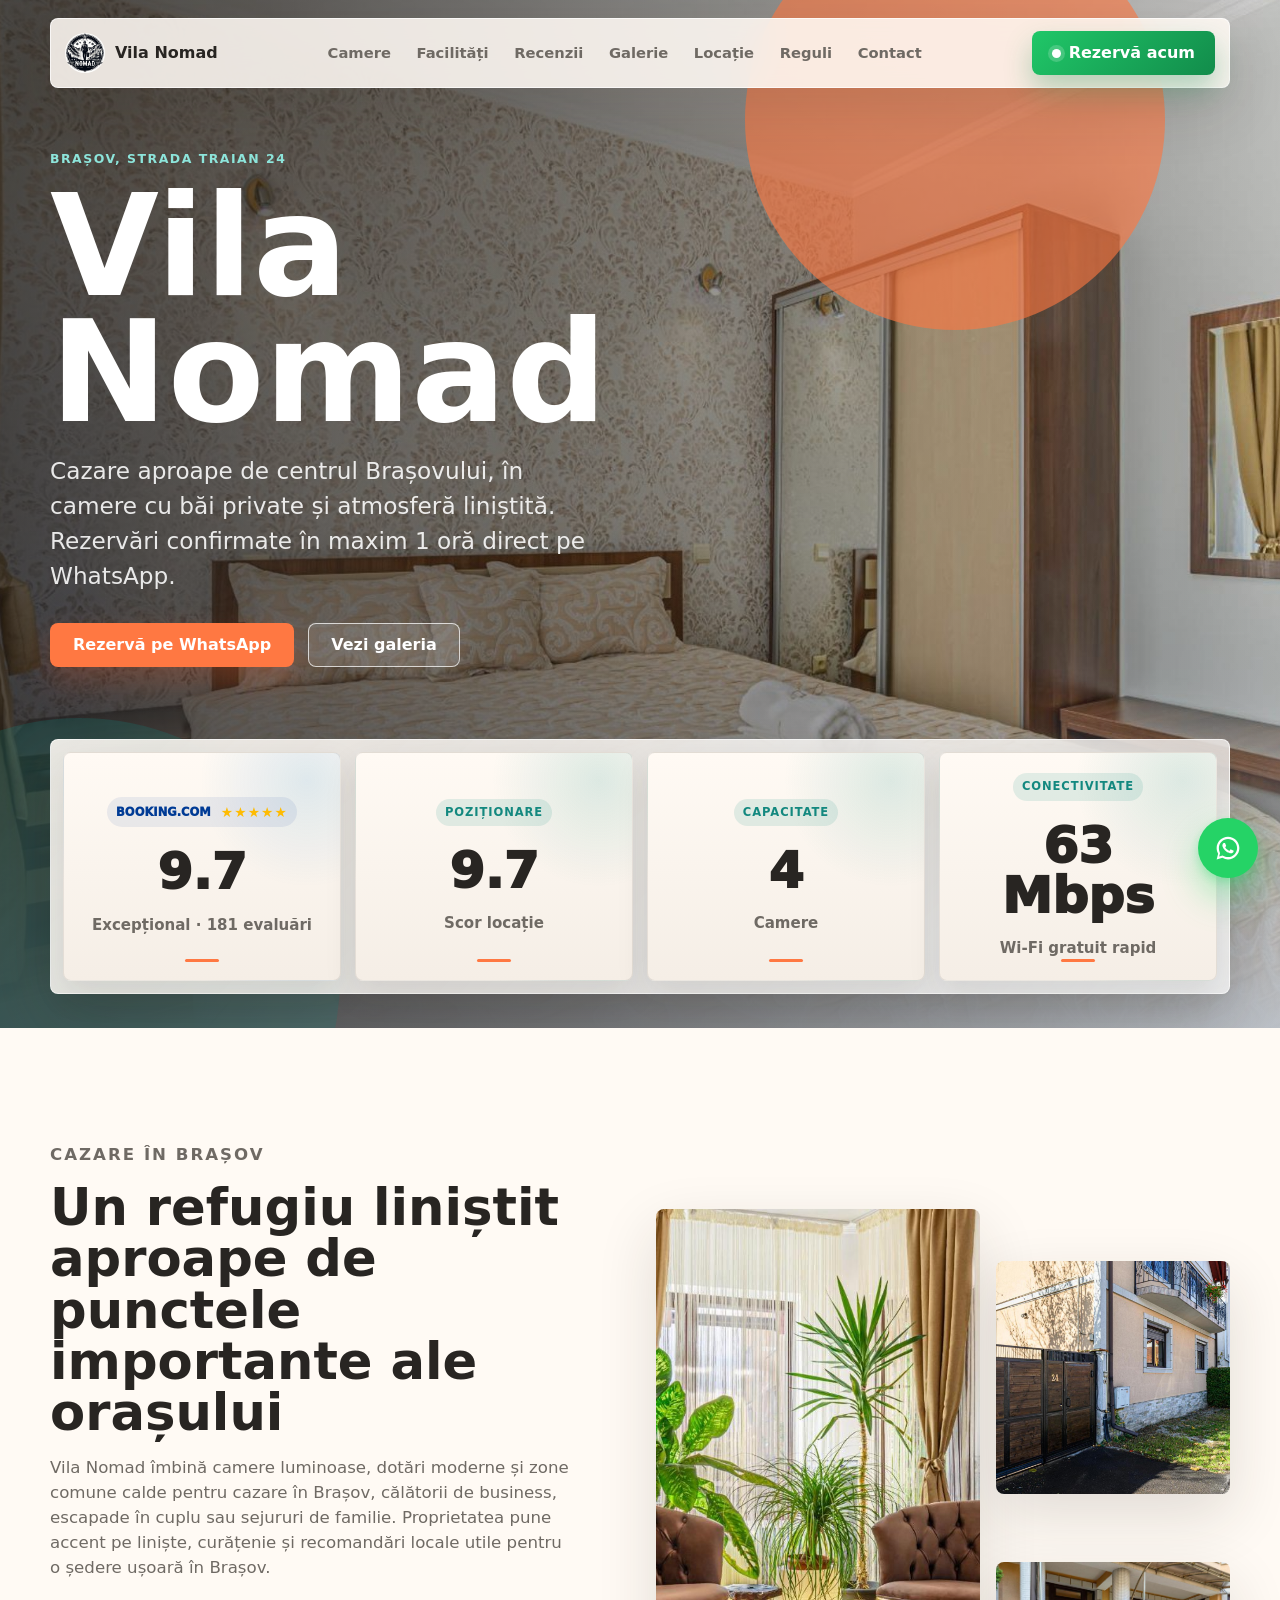
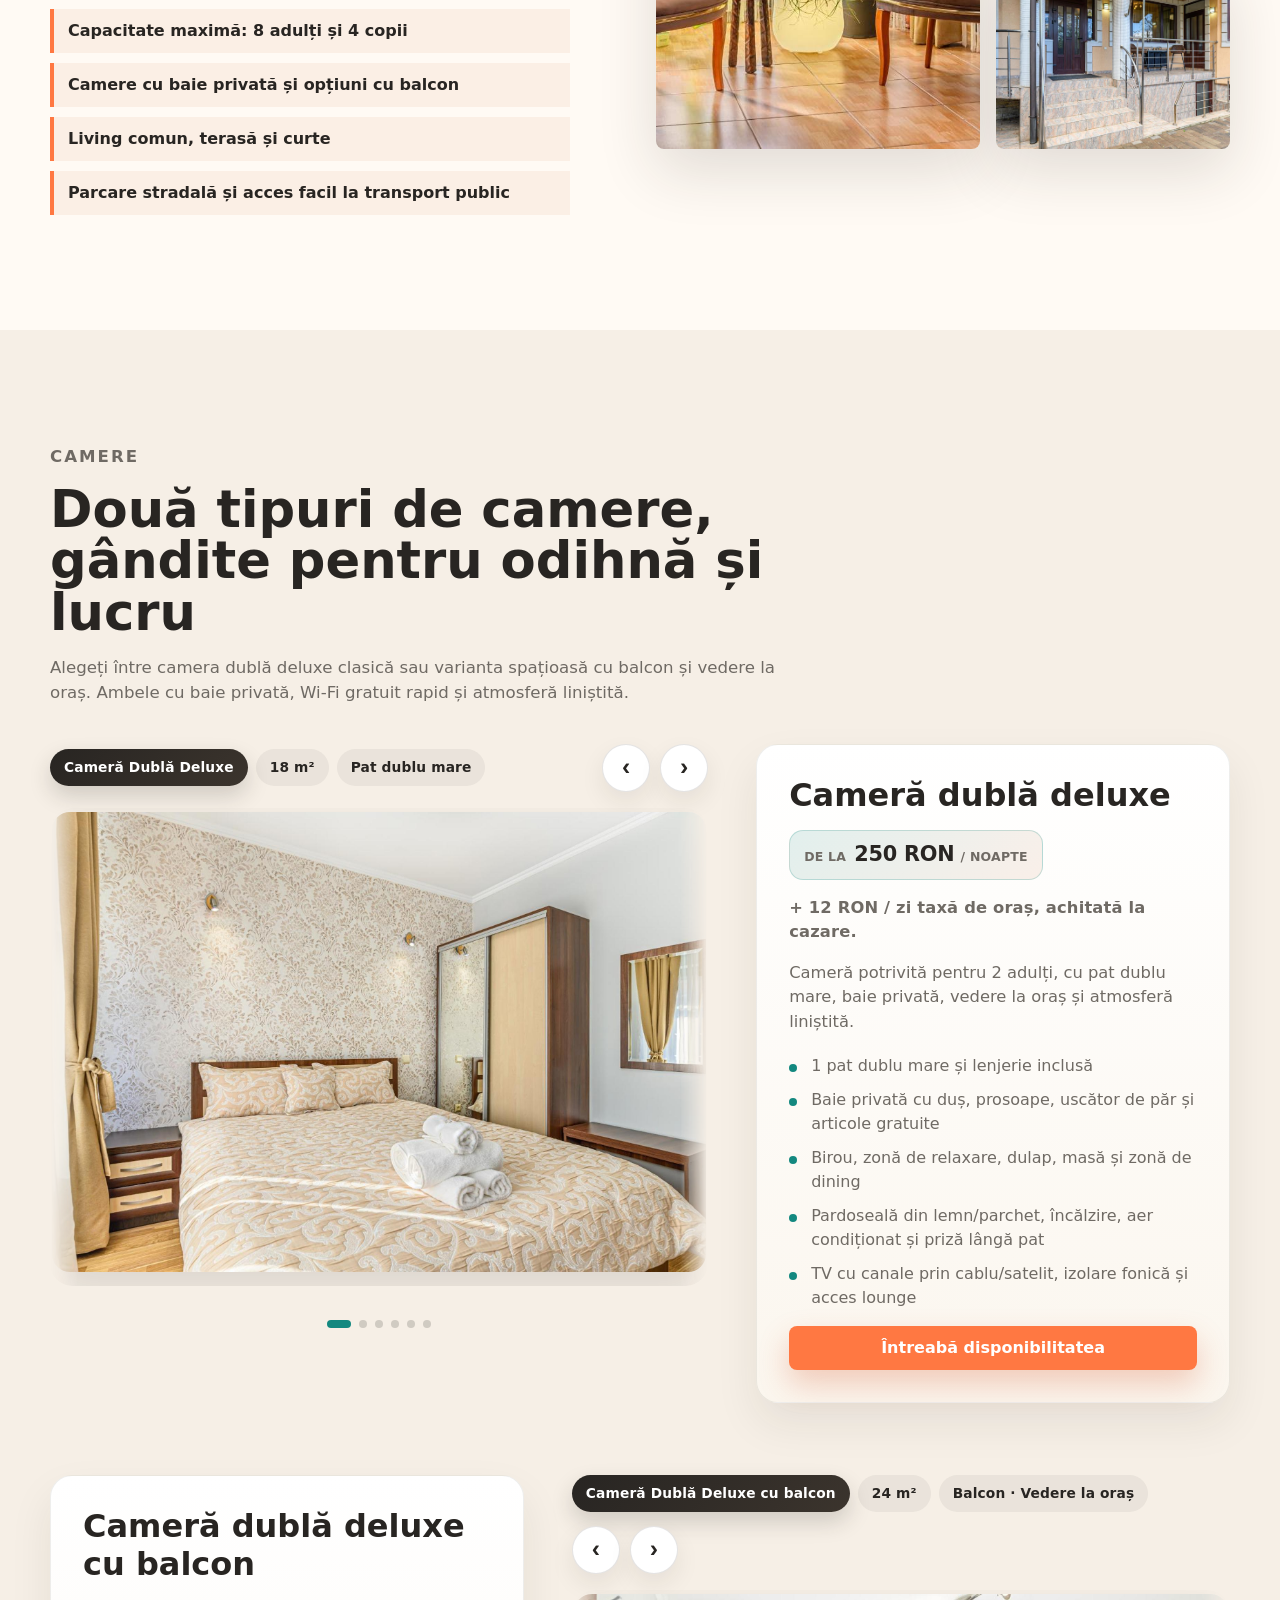
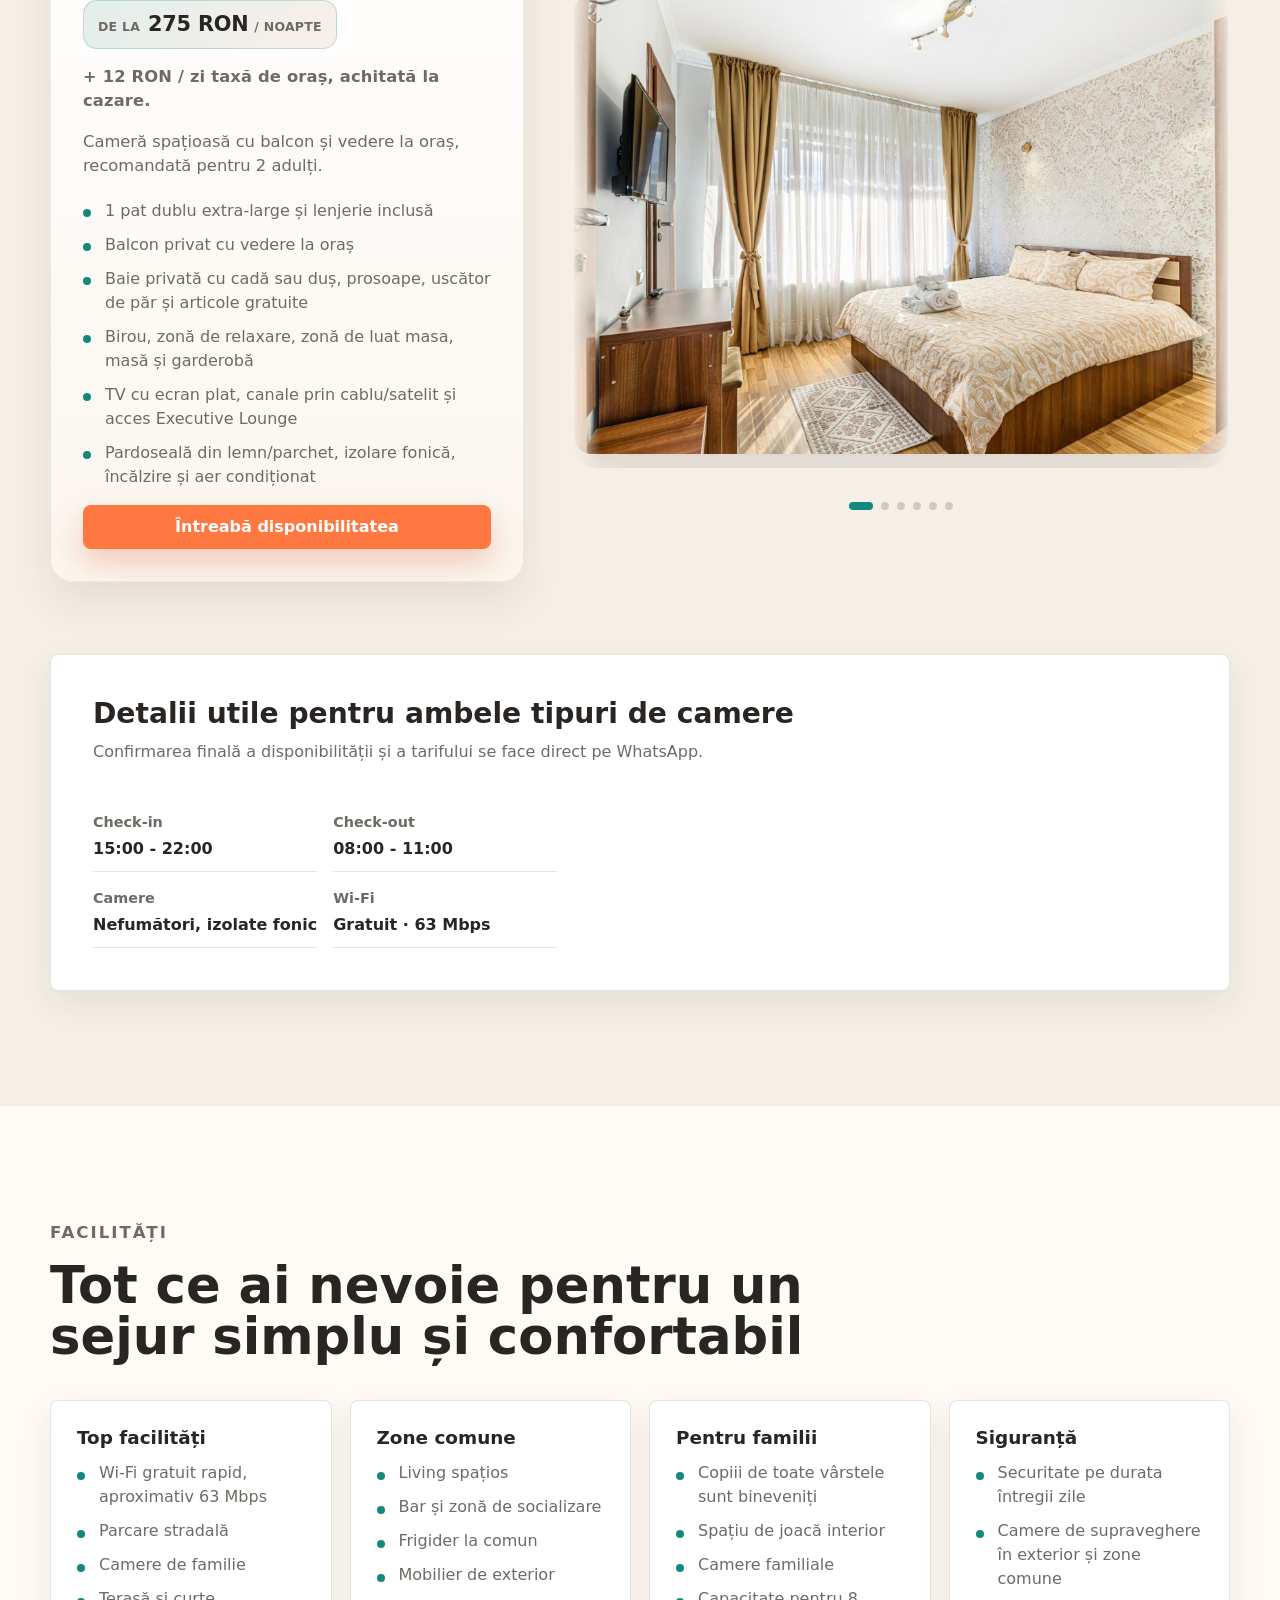
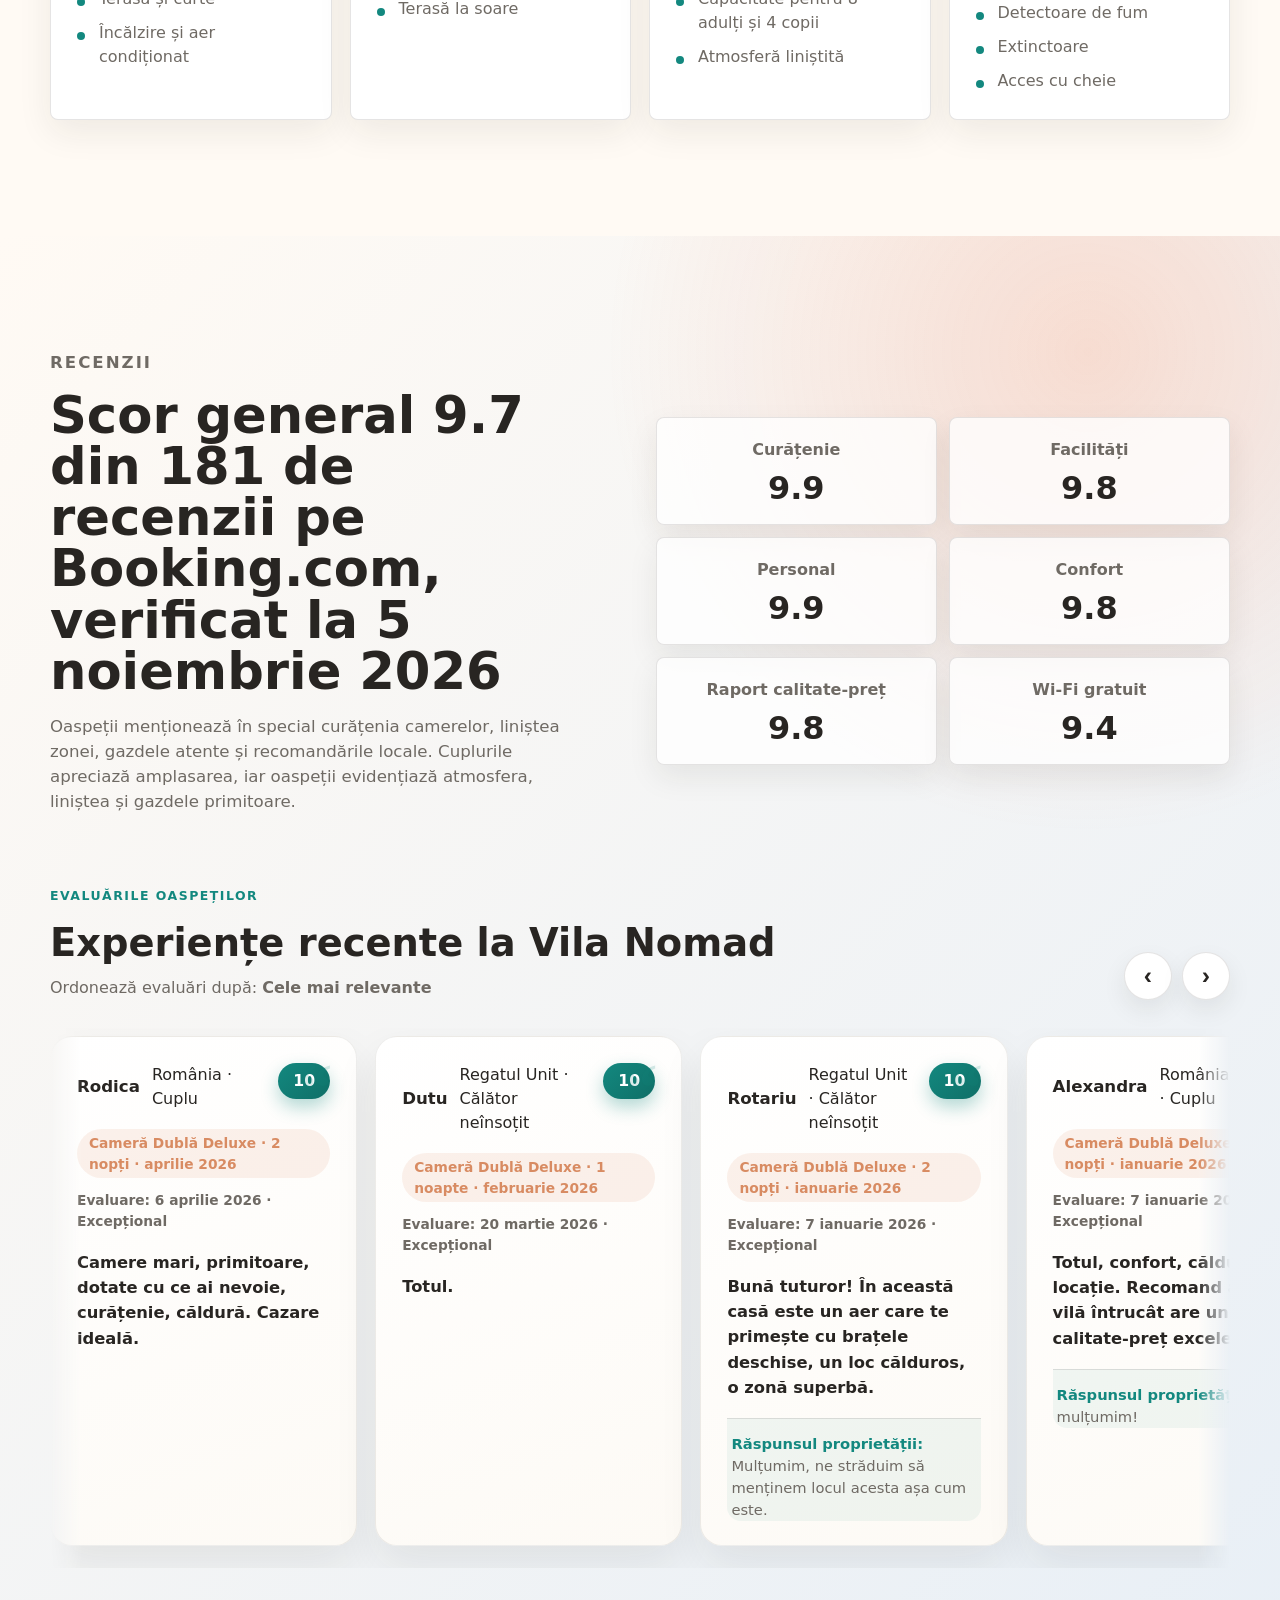
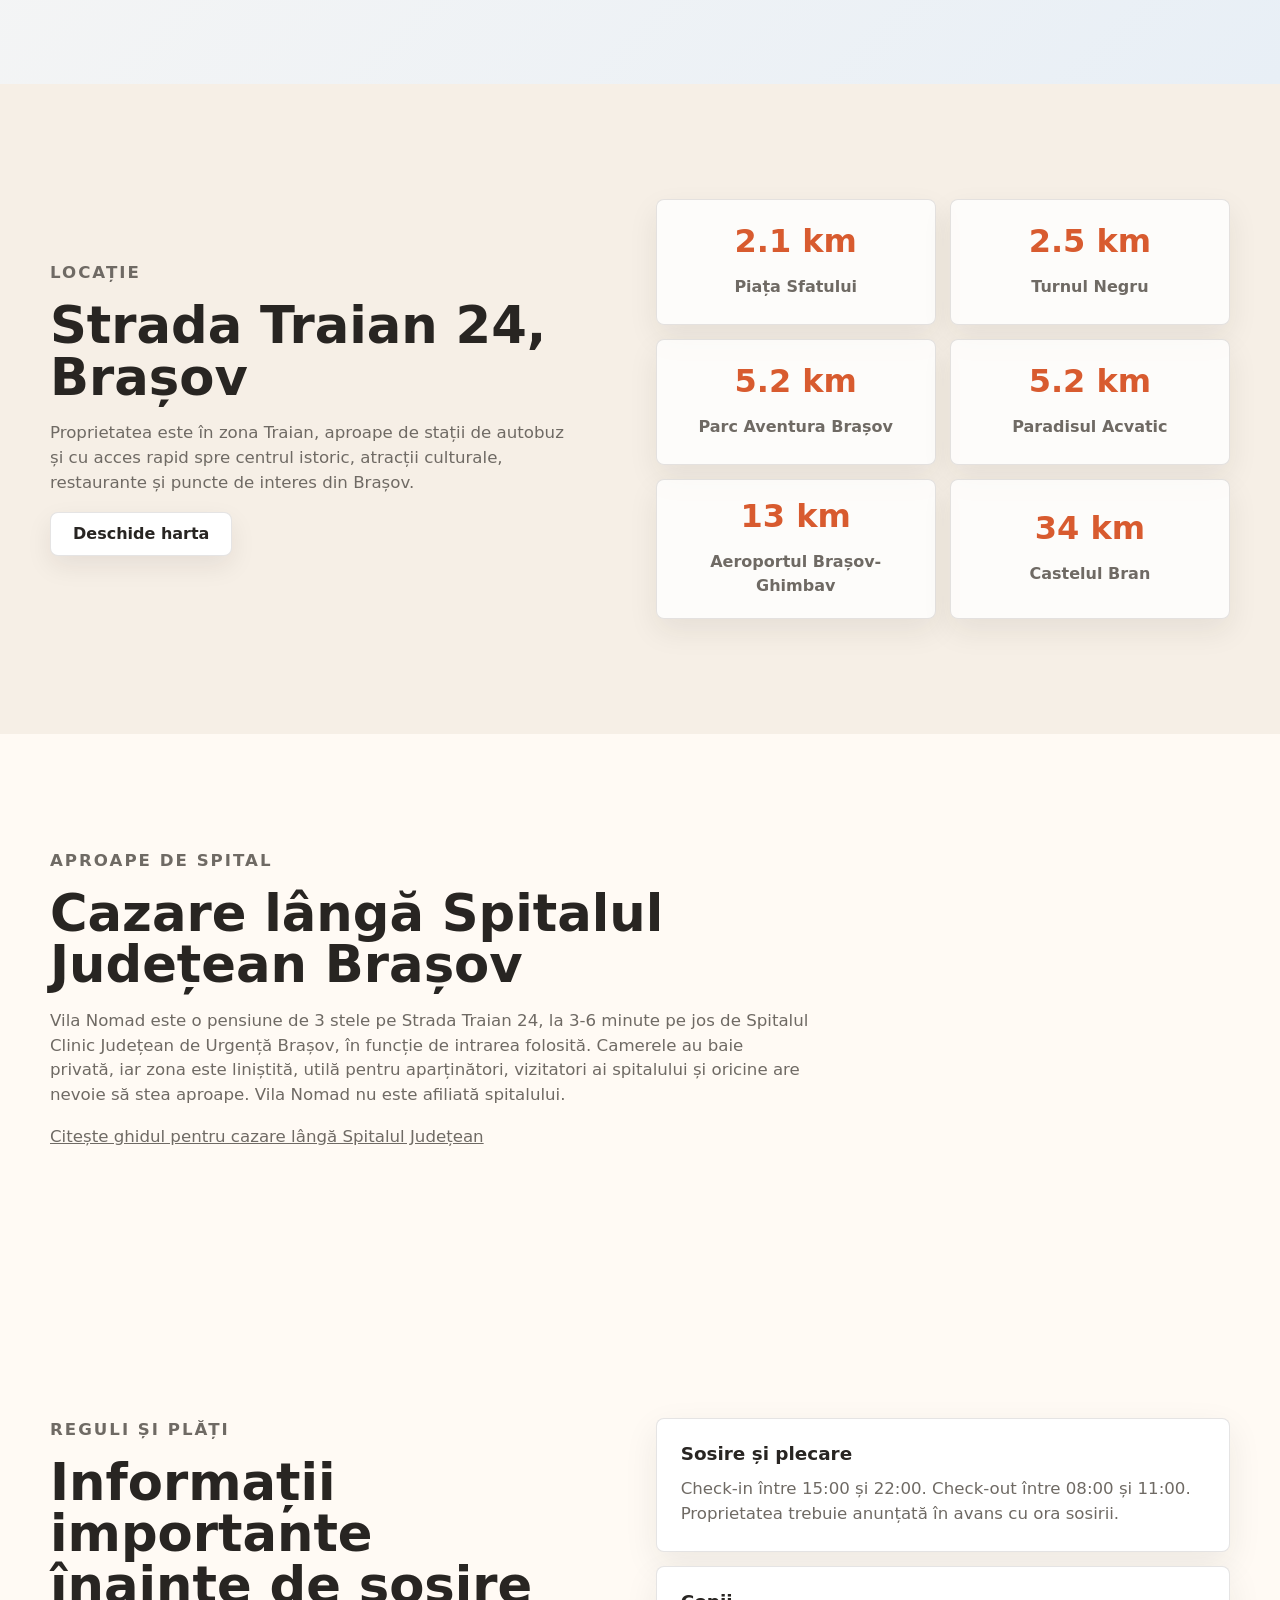
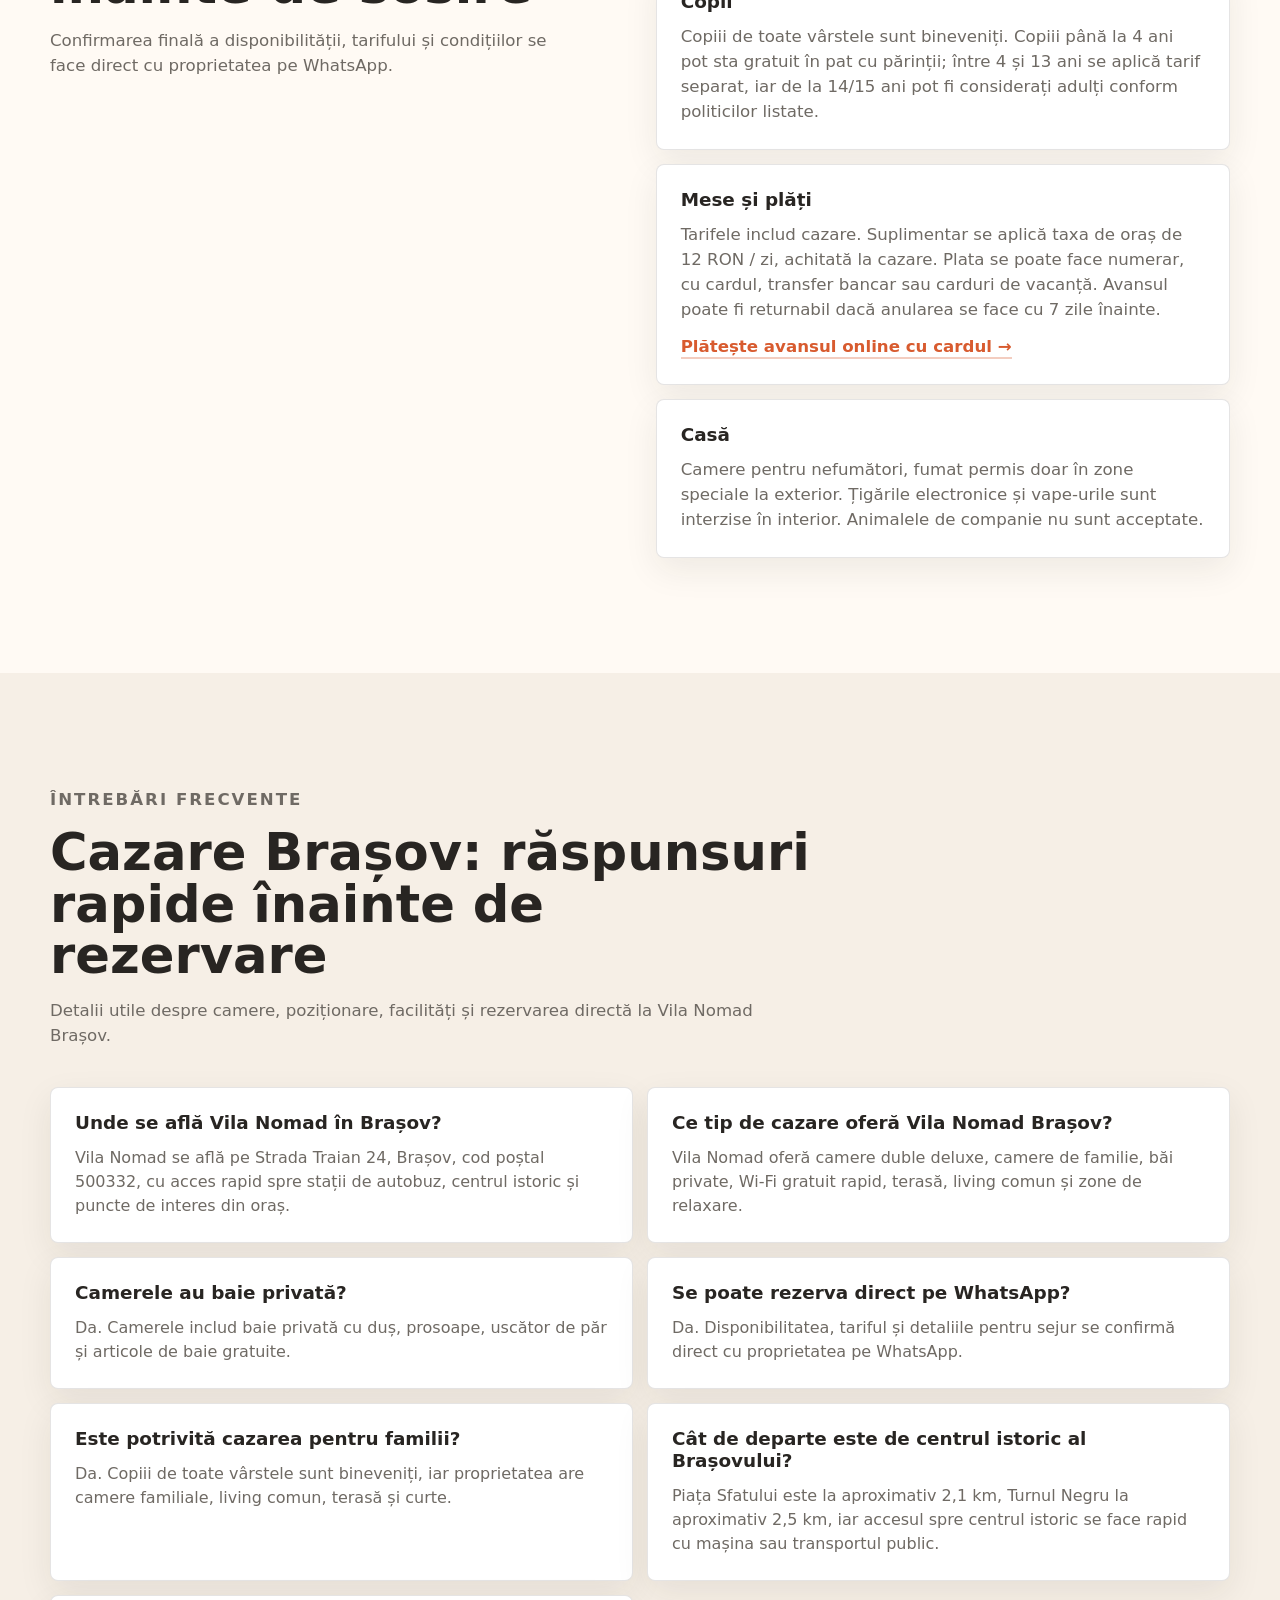
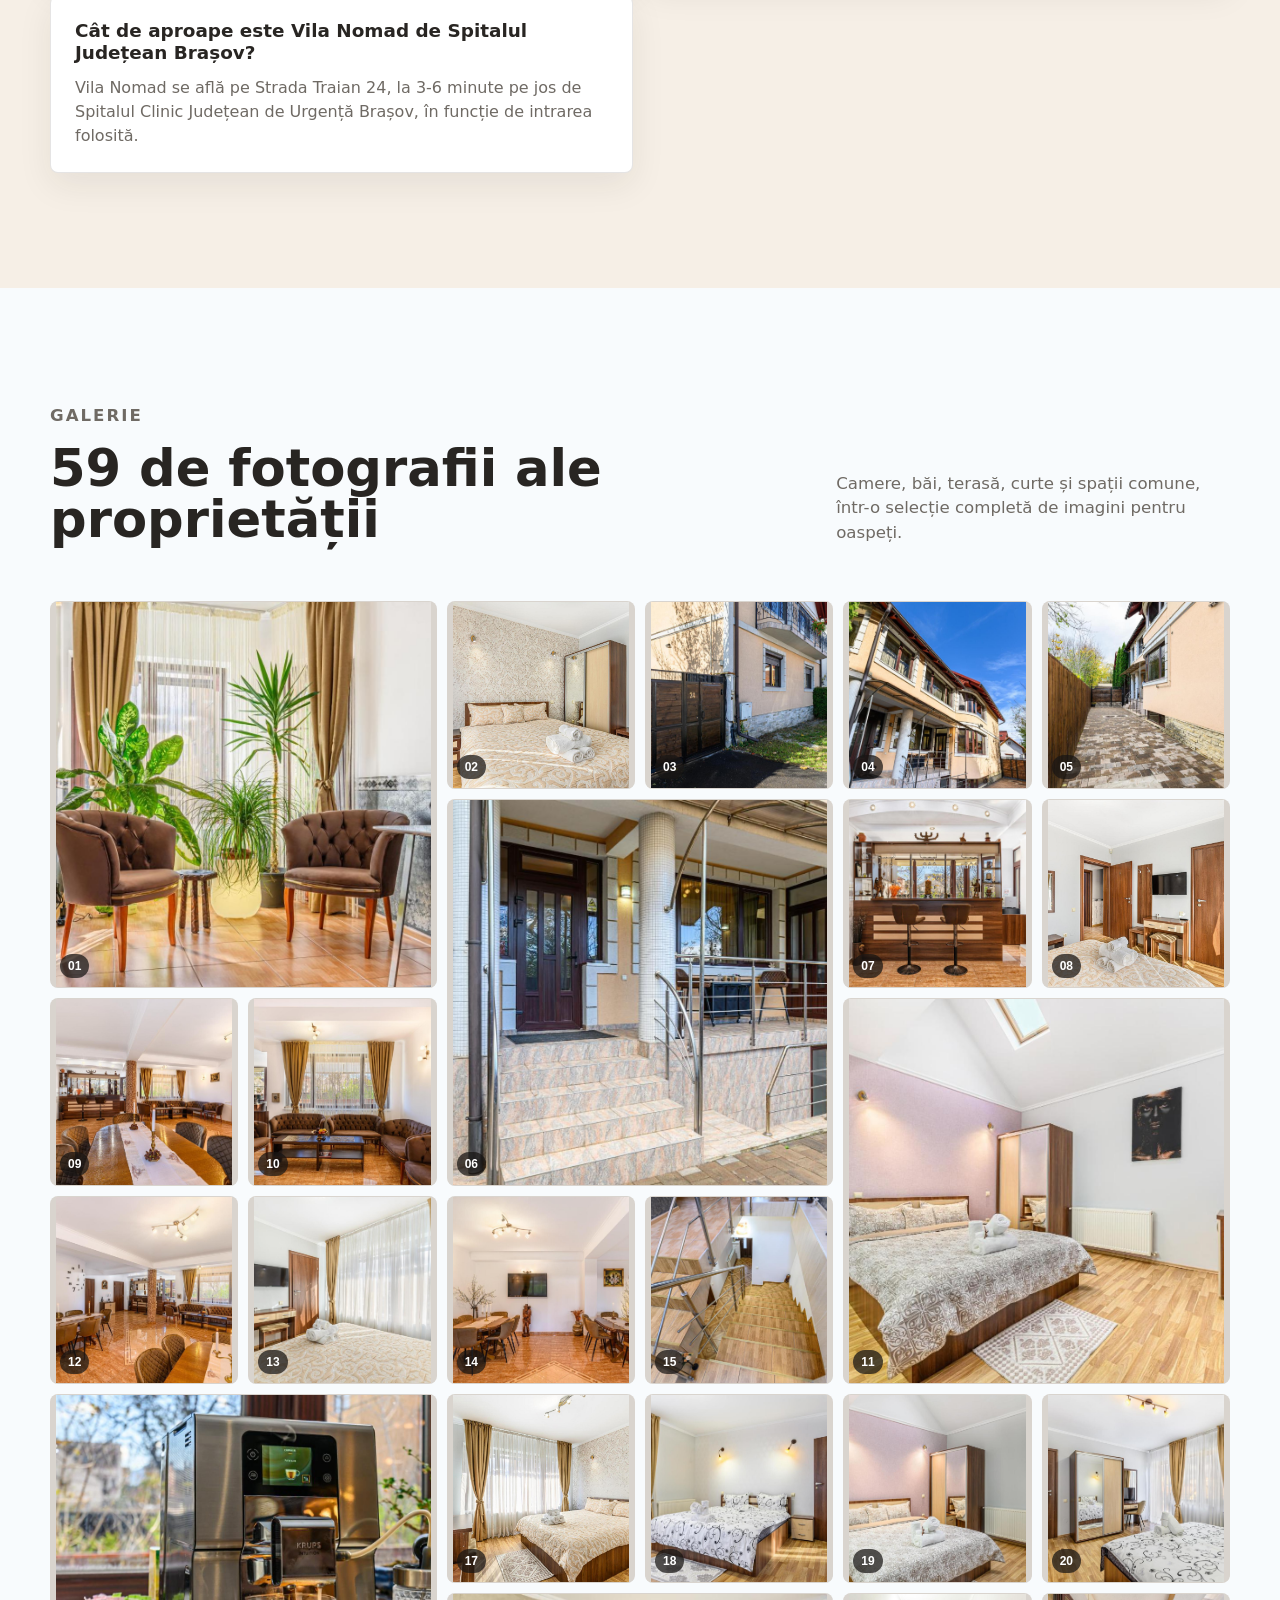
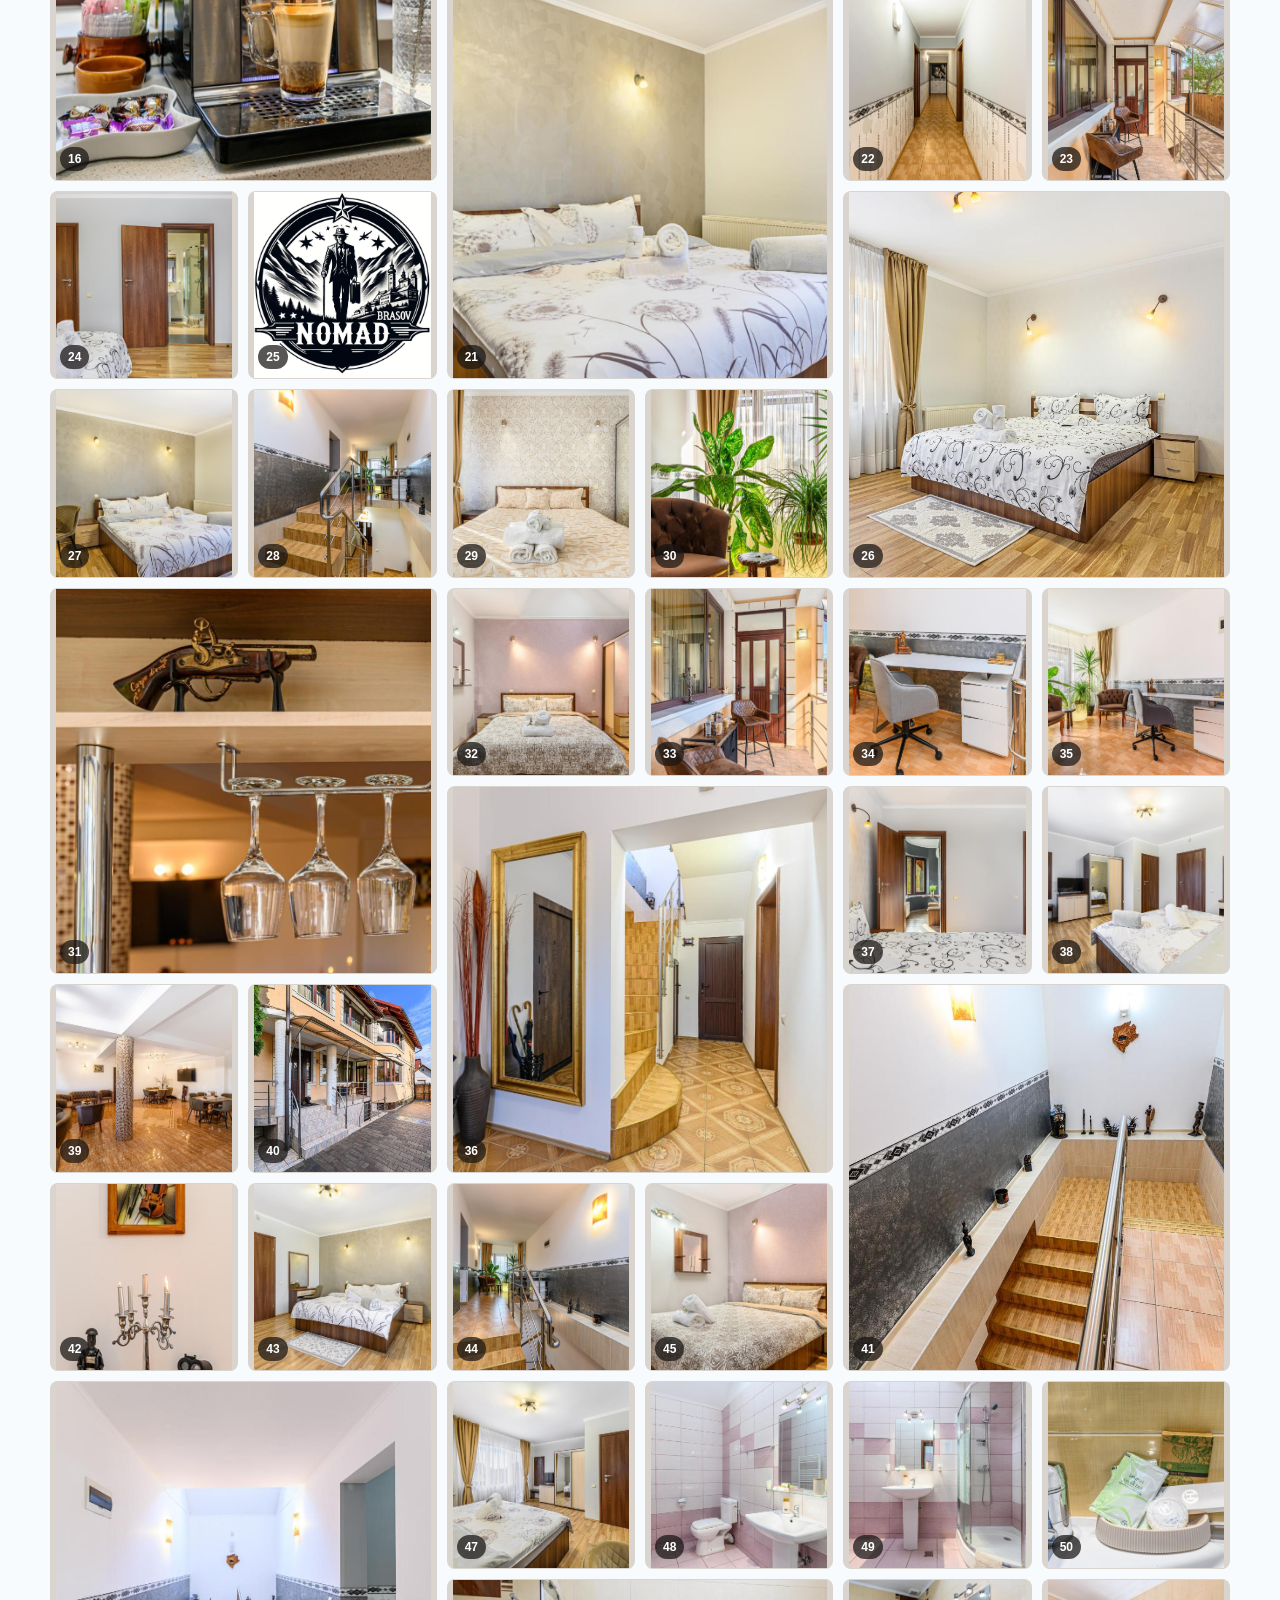
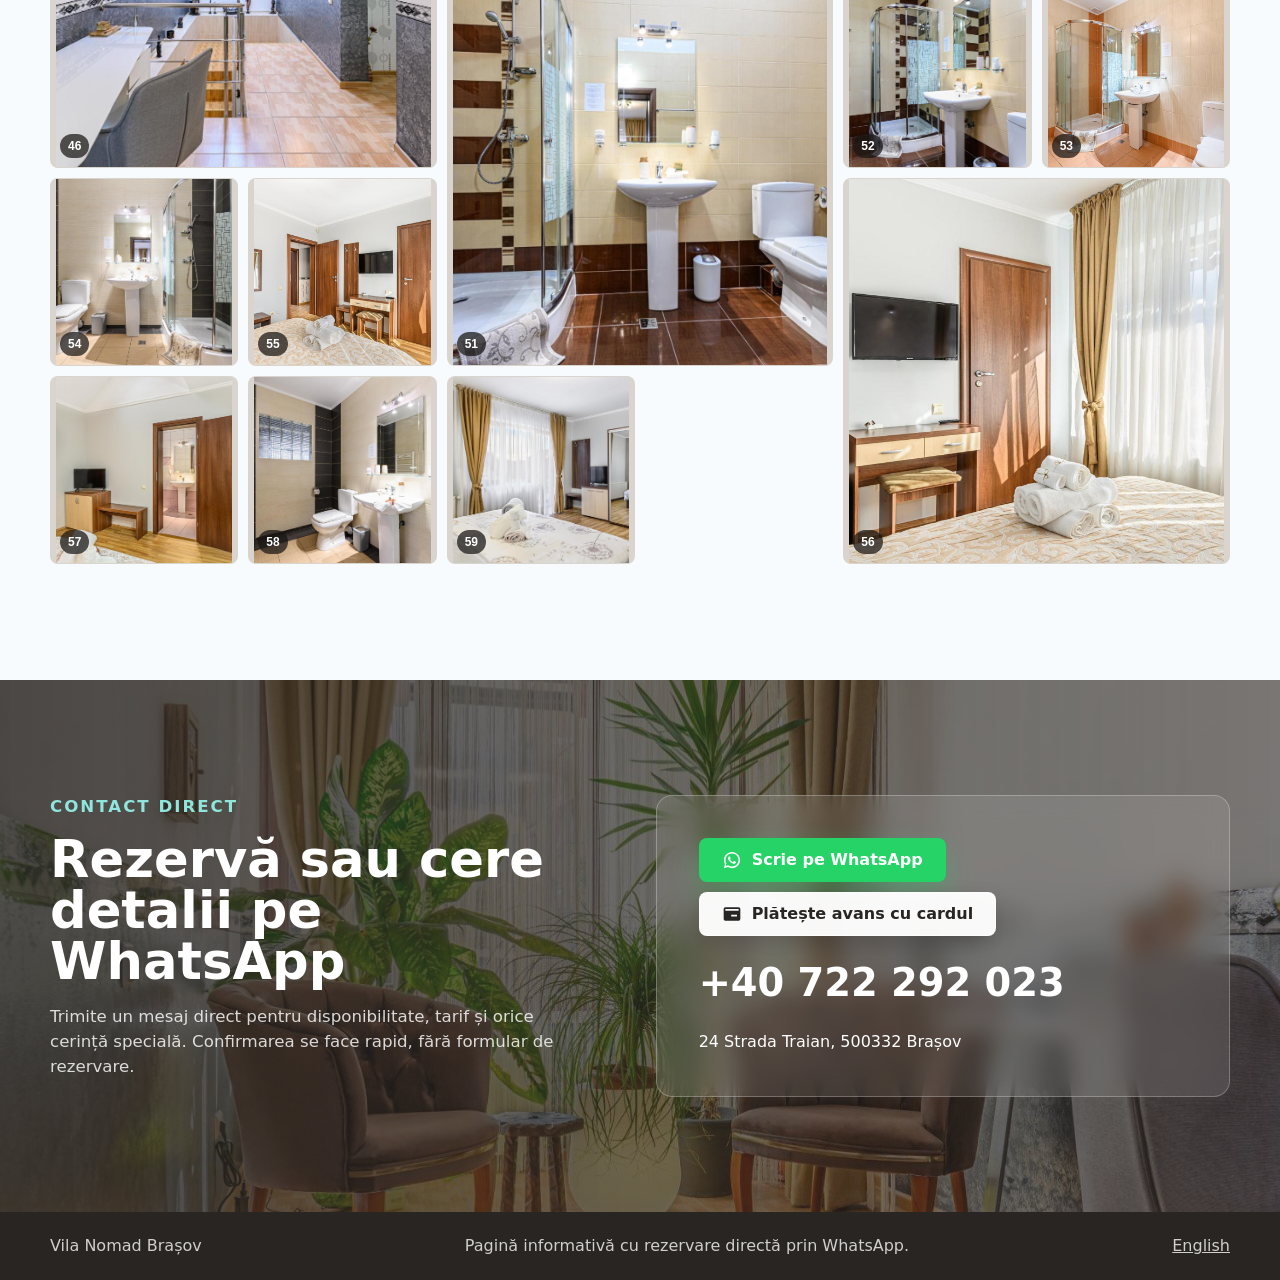
==== index.html @ cb1da3aa "Add Bing Webmaster verification tag Co-Authored-By: Claude Opus 5.5 (1M context) <noreply@anthropic." ====
<!doctype html>
<html lang="ro">
  <head>
    <meta charset="utf-8">
    <meta name="viewport" content="width=device-width, initial-scale=1">
    <title>Cazare Brașov | Vila Nomad - camere cu baie privată și Wi-Fi rapid</title>
    <meta
      name="description"
      content="Vila Nomad, pensiune în Brașov pe Strada Traian 24, la 3-6 minute pe jos de Spitalul Județean: camere cu baie privată, Wi-Fi rapid, terasă, living comun și rezervare directă pe WhatsApp."
    >
    <meta name="theme-color" content="#f6f0e9">
    <meta name="msvalidate.01" content="2DE4CB47C729E8668CB5921BCAA3D6A8">
    <link rel="canonical" href="https://www.vilanomad.ro/">
    <link rel="alternate" hreflang="ro" href="https://www.vilanomad.ro/">
    <link rel="alternate" hreflang="en" href="https://www.vilanomad.ro/en/">
    <link rel="alternate" hreflang="x-default" href="https://www.vilanomad.ro/">
    <meta property="og:title" content="Cazare Brașov | Vila Nomad">
    <meta property="og:description" content="Camere cu baie privată, Wi-Fi rapid, terasă și contact direct pe WhatsApp în Brașov.">
    <meta property="og:type" content="website">
    <meta property="og:url" content="https://www.vilanomad.ro/">
    <meta property="og:locale" content="ro_RO">
    <meta property="og:site_name" content="Vila Nomad">
    <meta property="og:image" content="https://www.vilanomad.ro/assets/photos/vila-nomad-brasov-camera-dubla-cu-pat-queen-si-prosoape-pregatite-02.jpeg">
    <link rel="icon" type="image/png" sizes="32x32" href="assets/favicon-32x32.png">
    <link rel="icon" type="image/png" sizes="512x512" href="assets/icon-512.png">
    <link rel="apple-touch-icon" sizes="180x180" href="assets/apple-touch-icon.png">
    <link rel="preload" as="image" href="assets/photos/vila-nomad-brasov-camera-dubla-cu-pat-queen-si-prosoape-pregatite-02.jpeg">
    <link rel="stylesheet" href="styles.css">
    <script type="application/ld+json">
      {
        "@context": "https://schema.org",
        "@type": "LodgingBusiness",
        "@id": "https://www.vilanomad.ro/#vila-nomad-brasov",
        "url": "https://www.vilanomad.ro/",
        "name": "Vila Nomad",
        "alternateName": "Cazare Vila Nomad Brașov",
        "description": "Pensiune în Brașov, pe Strada Traian 24, la 3-6 minute pe jos de Spitalul Clinic Județean de Urgență Brașov, cu camere de familie, băi private, Wi-Fi rapid, terasă, living comun și rezervare directă pe WhatsApp.",
        "image": [
          "https://www.vilanomad.ro/assets/photos/vila-nomad-brasov-camera-dubla-cu-pat-queen-si-prosoape-pregatite-02.jpeg",
          "https://www.vilanomad.ro/assets/photos/vila-nomad-brasov-colt-de-relaxare-cu-fotolii-si-plante-01.jpeg",
          "https://www.vilanomad.ro/assets/photos/vila-nomad-brasov-intrarea-proprietatii-de-pe-strada-traian-03.jpeg",
          "https://www.vilanomad.ro/assets/photos/vila-nomad-brasov-fatada-vilei-si-balconul-exterior-04.jpeg"
        ],
        "telephone": "+40722292023",
        "priceRange": "250-275 RON",
        "currenciesAccepted": "RON",
        "checkinTime": "15:00",
        "checkoutTime": "11:00",
        "petsAllowed": false,
        "paymentAccepted": "Numerar, card, transfer bancar, carduri de vacanță",
        "numberOfRooms": 4,
        "hasMap": "https://www.google.com/maps/place/VILA+NOMAD/@45.6480396,25.6207326,17z/data=!3m1!4b1!4m9!3m8!1s0x40b35d0ee7d00537:0x4ebf77061bca8a6a!5m2!4m1!1i2!8m2!3d45.6480359!4d25.6233075!16s%2Fg%2F11l66dc0p8",
        "geo": {
          "@type": "GeoCoordinates",
          "latitude": 45.6480359,
          "longitude": 25.6233075
        },
        "sameAs": [
          "https://www.google.com/maps/place/VILA+NOMAD/@45.6480396,25.6207326,17z/data=!3m1!4b1!4m9!3m8!1s0x40b35d0ee7d00537:0x4ebf77061bca8a6a!5m2!4m1!1i2!8m2!3d45.6480359!4d25.6233075!16s%2Fg%2F11l66dc0p8",
          "https://www.booking.com/hotel/ro/vila-nomad.ro.html",
          "https://www.turistinfo.ro/brasov/cazare-brasov/camere_de_inchiriat_nomad-c124090.html"
        ],
        "address": {
          "@type": "PostalAddress",
          "streetAddress": "24 Strada Traian",
          "addressLocality": "Brașov",
          "addressRegion": "Brașov",
          "postalCode": "500332",
          "addressCountry": "RO"
        },
        "amenityFeature": [
          { "@type": "LocationFeatureSpecification", "name": "Wi-Fi gratuit rapid", "value": true },
          { "@type": "LocationFeatureSpecification", "name": "Camere de familie", "value": true },
          { "@type": "LocationFeatureSpecification", "name": "Terasă la soare", "value": true },
          { "@type": "LocationFeatureSpecification", "name": "Camere izolate fonic", "value": true },
          { "@type": "LocationFeatureSpecification", "name": "Parcare stradală", "value": true }
        ]
      }
    </script>
    <script type="application/ld+json">
      {
        "@context": "https://schema.org",
        "@type": "FAQPage",
        "mainEntity": [
          {
            "@type": "Question",
            "name": "Unde se află Vila Nomad în Brașov?",
            "acceptedAnswer": {
              "@type": "Answer",
              "text": "Vila Nomad se află pe Strada Traian 24, Brașov, cod poștal 500332, cu acces rapid spre stații de autobuz, centrul istoric și puncte de interes din oraș."
            }
          },
          {
            "@type": "Question",
            "name": "Ce tip de cazare oferă Vila Nomad Brașov?",
            "acceptedAnswer": {
              "@type": "Answer",
              "text": "Vila Nomad oferă camere duble deluxe, camere de familie, băi private, Wi-Fi gratuit rapid, terasă, living comun și zone de relaxare."
            }
          },
          {
            "@type": "Question",
            "name": "Camerele au baie privată?",
            "acceptedAnswer": {
              "@type": "Answer",
              "text": "Da. Camerele includ baie privată cu duș, prosoape, uscător de păr și articole de baie gratuite."
            }
          },
          {
            "@type": "Question",
            "name": "Se poate rezerva direct pe WhatsApp?",
            "acceptedAnswer": {
              "@type": "Answer",
              "text": "Da. Disponibilitatea, tariful și detaliile pentru sejur se confirmă direct cu proprietatea pe WhatsApp."
            }
          },
          {
            "@type": "Question",
            "name": "Este potrivită cazarea pentru familii?",
            "acceptedAnswer": {
              "@type": "Answer",
              "text": "Da. Copiii de toate vârstele sunt bineveniți, iar proprietatea are camere familiale, living comun, terasă și curte."
            }
          },
          {
            "@type": "Question",
            "name": "Cât de departe este de centrul istoric al Brașovului?",
            "acceptedAnswer": {
              "@type": "Answer",
              "text": "Piața Sfatului este la aproximativ 2,1 km, Turnul Negru la aproximativ 2,5 km, iar accesul spre centrul istoric se face rapid cu mașina sau transportul public."
            }
          },
          {
            "@type": "Question",
            "name": "Cât de aproape este Vila Nomad de Spitalul Județean Brașov?",
            "acceptedAnswer": {
              "@type": "Answer",
              "text": "Vila Nomad se află pe Strada Traian 24, la 3-6 minute pe jos de Spitalul Clinic Județean de Urgență Brașov, în funcție de intrarea folosită."
            }
          }
        ]
      }
    </script>
  </head>
  <body>
    <a class="skip-link" href="#continut">Sari la conținut</a>

    <header class="site-header">
      <a class="brand" href="#top" aria-label="Vila Nomad">
        <img class="brand-mark" src="assets/icon-512.png" alt="Sigla Vila Nomad Brașov" width="40" height="40">
        <span>Vila Nomad</span>
      </a>
      <nav class="main-nav" aria-label="Navigație principală">
        <a href="#camere">Camere</a>
        <a href="#facilitati">Facilități</a>
        <a href="#recenzii">Recenzii</a>
        <a href="#galerie">Galerie</a>
        <a href="#locatie">Locație</a>
        <a href="#reguli">Reguli</a>
        <a href="#contact">Contact</a>
      </nav>
      <a class="nav-cta" href="https://wa.me/40722292023?text=Bun%C4%83%20ziua%2C%20a%C8%99%20dori%20s%C4%83%20verific%20disponibilitatea%20la%20Vila%20Nomad." target="_blank" rel="noreferrer">
        Rezervă acum
      </a>
    </header>

    <main id="continut">
      <section class="hero" id="top" aria-labelledby="hero-title">
        <div class="hero-media" aria-hidden="true"></div>
        <div class="hero-overlay"></div>
        <div class="hero-content">
          <p class="eyebrow">Brașov, Strada Traian 24</p>
          <h1 id="hero-title">Vila Nomad</h1>
          <p class="hero-copy">
            Cazare aproape de centrul Brașovului, în camere cu băi private și atmosferă liniștită. Rezervări confirmate în maxim 1 oră direct pe WhatsApp.
          </p>
          <div class="hero-actions" aria-label="Acțiuni rapide">
            <a class="button button-primary" href="https://wa.me/40722292023?text=Bun%C4%83%20ziua%2C%20a%C8%99%20dori%20s%C4%83%20verific%20disponibilitatea%20la%20Vila%20Nomad." target="_blank" rel="noreferrer">
              Rezervă pe WhatsApp
            </a>
            <a class="button button-secondary" href="#galerie">Vezi galeria</a>
          </div>
        </div>
        <div class="hero-facts" aria-label="Repere Vila Nomad">
          <div class="booking-review">
            <span class="fact-label booking-label">
              <span class="booking-wordmark">Booking.com</span>
              <span class="booking-stars" aria-label="5 stele">★★★★★</span>
            </span>
            <strong>9.7</strong>
            <span>Excepțional · 181 evaluări</span>
          </div>
          <div>
            <span class="fact-label">Poziționare</span>
            <strong>9.7</strong>
            <span>Scor locație</span>
          </div>
          <div>
            <span class="fact-label">Capacitate</span>
            <strong>4</strong>
            <span>Camere</span>
          </div>
          <div>
            <span class="fact-label">Conectivitate</span>
            <strong>63 Mbps</strong>
            <span>Wi-Fi gratuit rapid</span>
          </div>
        </div>
      </section>

      <section class="intro section-band" aria-labelledby="intro-title">
        <div class="section-inner intro-grid">
          <div class="section-copy">
            <p class="eyebrow">Cazare în Brașov</p>
            <h2 id="intro-title">Un refugiu liniștit aproape de punctele importante ale orașului</h2>
            <p>
              Vila Nomad îmbină camere luminoase, dotări moderne și zone comune calde pentru cazare în Brașov, călătorii de business,
              escapade în cuplu sau sejururi de familie. Proprietatea pune accent pe liniște, curățenie și recomandări
              locale utile pentru o ședere ușoară în Brașov.
            </p>
            <div class="compact-list" aria-label="Detalii principale">
              <span>Capacitate maximă: 8 adulți și 4 copii</span>
              <span>Camere cu baie privată și opțiuni cu balcon</span>
              <span>Living comun, terasă și curte</span>
              <span>Parcare stradală și acces facil la transport public</span>
            </div>
          </div>
          <div class="photo-stack" aria-label="Fotografii Vila Nomad">
            <img width="1280" height="852" src="assets/photos/vila-nomad-brasov-colt-de-relaxare-cu-fotolii-si-plante-01.jpeg" alt="Zona de relaxare Vila Nomad cu plante și fotolii" loading="lazy">
            <img width="1280" height="888" src="assets/photos/vila-nomad-brasov-intrarea-proprietatii-de-pe-strada-traian-03.jpeg" alt="Intrarea de la Vila Nomad pe Strada Traian 24" loading="lazy">
            <img width="1280" height="853" src="assets/photos/vila-nomad-brasov-terasa-acoperita-la-intrare-06.jpeg" alt="Interior luminos la Vila Nomad" loading="lazy">
          </div>
        </div>
      </section>

      <section class="section-band muted" id="camere" aria-labelledby="rooms-title">
        <div class="section-inner">
          <div class="section-heading">
            <p class="eyebrow">Camere</p>
            <h2 id="rooms-title">Două tipuri de camere, gândite pentru odihnă și lucru</h2>
            <p>
              Alegeți între camera dublă deluxe clasică sau varianta spațioasă cu balcon și vedere la oraș.
              Ambele cu baie privată, Wi-Fi gratuit rapid și atmosferă liniștită.
            </p>
          </div>

          <article class="room-block" aria-labelledby="room-deluxe-title">
            <div class="room-block-gallery">
              <div class="room-block-gallery-top">
                <div class="room-meta-pills">
                  <span class="meta-pill meta-pill-accent">Cameră Dublă Deluxe</span>
                  <span class="meta-pill">18 m²</span>
                  <span class="meta-pill">Pat dublu mare</span>
                </div>
                <div class="review-controls" aria-label="Navigare poze cameră dublă deluxe">
                  <button type="button" class="review-nav" data-room-gallery-prev="deluxe" aria-label="Poza anterioară">‹</button>
                  <button type="button" class="review-nav" data-room-gallery-next="deluxe" aria-label="Poza următoare">›</button>
                </div>
              </div>
              <div class="room-block-track" data-room-gallery="deluxe" tabindex="0" aria-label="Galerie cameră dublă deluxe">
                <figure><img width="2000" height="1333" src="assets/photos/vila-nomad-brasov-camera-dubla-cu-pat-queen-si-prosoape-pregatite-02.jpeg" alt="Cameră dublă deluxe — pat queen cu lenjerie crem" loading="lazy"></figure>
                <figure><img width="1280" height="853" src="assets/photos/vila-nomad-brasov-pat-dublu-pregatit-pentru-oaspeti-29.jpeg" alt="Cameră dublă deluxe — pat și perdele crem cu lumină naturală" loading="lazy"></figure>
                <figure><img width="2000" height="1333" src="assets/photos/vila-nomad-brasov-camera-dubla-spatioasa-cu-pardoseala-din-lemn-26.jpeg" alt="Cameră dublă deluxe — bed și perdele aurii" loading="lazy"></figure>
                <figure><img width="1280" height="853" src="assets/photos/vila-nomad-brasov-camera-cu-perete-accent-si-pat-dublu-32.jpeg" alt="Cameră dublă deluxe — pat cu perete violet și dulap mare" loading="lazy"></figure>
                <figure><img width="1280" height="852" src="assets/photos/vila-nomad-brasov-pat-dublu-cu-prosoape-pregatite-45.jpeg" alt="Cameră dublă deluxe — pat cu accent violet și veioze" loading="lazy"></figure>
                <figure><img width="1280" height="853" src="assets/photos/vila-nomad-brasov-camera-dubla-cu-dulap-si-radiator-19.jpeg" alt="Cameră dublă deluxe — pat cu tablou contemporan" loading="lazy"></figure>
              </div>
              <div class="carousel-dots" data-room-gallery-dots="deluxe"></div>
            </div>
            <div class="room-block-info">
              <div class="room-header">
                <h3 id="room-deluxe-title">Cameră dublă deluxe</h3>
                <div class="room-price" aria-label="Tarif de la 250 RON pe noapte">
                  <span class="room-price-label">De la</span>
                  <strong>250 RON</strong>
                  <span class="room-price-unit">/ noapte</span>
                </div>
              </div>
              <p class="room-tax-note">+ 12 RON / zi taxă de oraș, achitată la cazare.</p>
              <p>Cameră potrivită pentru 2 adulți, cu pat dublu mare, baie privată, vedere la oraș și atmosferă liniștită.</p>
              <ul class="feature-list">
                <li>1 pat dublu mare și lenjerie inclusă</li>
                <li>Baie privată cu duș, prosoape, uscător de păr și articole gratuite</li>
                <li>Birou, zonă de relaxare, dulap, masă și zonă de dining</li>
                <li>Pardoseală din lemn/parchet, încălzire, aer condiționat și priză lângă pat</li>
                <li>TV cu canale prin cablu/satelit, izolare fonică și acces lounge</li>
              </ul>
              <a class="button button-primary full-width" href="https://wa.me/40722292023?text=Bun%C4%83%20ziua%2C%20a%C8%99%20dori%20detalii%20despre%20Camera%20Dubl%C4%83%20Deluxe%20la%20Vila%20Nomad." target="_blank" rel="noreferrer">
                Întreabă disponibilitatea
              </a>
            </div>
          </article>

          <article class="room-block room-block-reversed" aria-labelledby="room-balcony-title">
            <div class="room-block-gallery">
              <div class="room-block-gallery-top">
                <div class="room-meta-pills">
                  <span class="meta-pill meta-pill-accent">Cameră Dublă Deluxe cu balcon</span>
                  <span class="meta-pill">24 m²</span>
                  <span class="meta-pill">Balcon · Vedere la oraș</span>
                </div>
                <div class="review-controls" aria-label="Navigare poze cameră cu balcon">
                  <button type="button" class="review-nav" data-room-gallery-prev="balcony" aria-label="Poza anterioară">‹</button>
                  <button type="button" class="review-nav" data-room-gallery-next="balcony" aria-label="Poza următoare">›</button>
                </div>
              </div>
              <div class="room-block-track" data-room-gallery="balcony" tabindex="0" aria-label="Galerie cameră dublă deluxe cu balcon">
                <figure><img width="2000" height="1333" src="assets/photos/vila-nomad-brasov-camera-dubla-cu-lumina-naturala-17.jpeg" alt="Cameră dublă deluxe cu balcon — bay window cu lumină naturală" loading="lazy"></figure>
                <figure><img width="1280" height="853" src="assets/photos/vila-nomad-brasov-camera-luminoasa-la-mansarda-11.jpeg" alt="Cameră dublă deluxe cu balcon — spațiu generos cu pat extra-large" loading="lazy"></figure>
                <figure><img width="1280" height="853" src="assets/photos/vila-nomad-brasov-camera-cu-tv-birou-si-dulap-38.jpeg" alt="Cameră dublă deluxe cu balcon — vedere amplă cu TV și dressing" loading="lazy"></figure>
                <figure><img width="1280" height="853" src="assets/photos/vila-nomad-brasov-camera-dubla-cu-fereastra-mare-13.jpeg" alt="Cameră dublă deluxe cu balcon — fereastră arcuită cu vedere la oraș" loading="lazy"></figure>
                <figure><img width="2000" height="1333" src="assets/photos/vila-nomad-brasov-camera-cu-tv-si-mobilier-din-lemn-55.jpeg" alt="Cameră dublă deluxe cu balcon — TV cu fereastră mare cu vedere" loading="lazy"></figure>
                <figure><img width="2000" height="1333" src="assets/photos/vila-nomad-brasov-camera-cu-tv-si-fereastra-mare-56.jpeg" alt="Cameră dublă deluxe cu balcon — pat extra-large lângă fereastră" loading="lazy"></figure>
              </div>
              <div class="carousel-dots" data-room-gallery-dots="balcony"></div>
            </div>
            <div class="room-block-info">
              <div class="room-header">
                <h3 id="room-balcony-title">Cameră dublă deluxe cu balcon</h3>
                <div class="room-price" aria-label="Tarif de la 275 RON pe noapte">
                  <span class="room-price-label">De la</span>
                  <strong>275 RON</strong>
                  <span class="room-price-unit">/ noapte</span>
                </div>
              </div>
              <p class="room-tax-note">+ 12 RON / zi taxă de oraș, achitată la cazare.</p>
              <p>Cameră spațioasă cu balcon și vedere la oraș, recomandată pentru 2 adulți.</p>
              <ul class="feature-list">
                <li>1 pat dublu extra-large și lenjerie inclusă</li>
                <li>Balcon privat cu vedere la oraș</li>
                <li>Baie privată cu cadă sau duș, prosoape, uscător de păr și articole gratuite</li>
                <li>Birou, zonă de relaxare, zonă de luat masa, masă și garderobă</li>
                <li>TV cu ecran plat, canale prin cablu/satelit și acces Executive Lounge</li>
                <li>Pardoseală din lemn/parchet, izolare fonică, încălzire și aer condiționat</li>
              </ul>
              <a class="button button-primary full-width" href="https://wa.me/40722292023?text=Bun%C4%83%20ziua%2C%20a%C8%99%20dori%20detalii%20despre%20Camera%20Dubl%C4%83%20Deluxe%20cu%20balcon%20la%20Vila%20Nomad." target="_blank" rel="noreferrer">
                Întreabă disponibilitatea
              </a>
            </div>
          </article>

          <div class="info-panel info-panel-shared">
            <div>
              <h3>Detalii utile pentru ambele tipuri de camere</h3>
              <p>Confirmarea finală a disponibilității și a tarifului se face direct pe WhatsApp.</p>
            </div>
            <div class="info-rows">
              <div>
                <span>Check-in</span>
                <strong>15:00 - 22:00</strong>
              </div>
              <div>
                <span>Check-out</span>
                <strong>08:00 - 11:00</strong>
              </div>
              <div>
                <span>Camere</span>
                <strong>Nefumători, izolate fonic</strong>
              </div>
              <div>
                <span>Wi-Fi</span>
                <strong>Gratuit · 63 Mbps</strong>
              </div>
            </div>
          </div>
        </div>
      </section>

      <section class="section-band" id="facilitati" aria-labelledby="amenities-title">
        <div class="section-inner">
          <div class="section-heading">
            <p class="eyebrow">Facilități</p>
            <h2 id="amenities-title">Tot ce ai nevoie pentru un sejur simplu și confortabil</h2>
          </div>
          <div class="amenity-grid">
            <article>
              <h3>Top facilități</h3>
              <ul>
                <li>Wi-Fi gratuit rapid, aproximativ 63 Mbps</li>
                <li>Parcare stradală</li>
                <li>Camere de familie</li>
                <li>Terasă și curte</li>
                <li>Încălzire și aer condiționat</li>
              </ul>
            </article>
            <article>
              <h3>Zone comune</h3>
              <ul>
                <li>Living spațios</li>
                <li>Bar și zonă de socializare</li>
                <li>Frigider la comun</li>
                <li>Mobilier de exterior</li>
                <li>Terasă la soare</li>
              </ul>
            </article>
            <article>
              <h3>Pentru familii</h3>
              <ul>
                <li>Copiii de toate vârstele sunt bineveniți</li>
                <li>Spațiu de joacă interior</li>
                <li>Camere familiale</li>
                <li>Capacitate pentru 8 adulți și 4 copii</li>
                <li>Atmosferă liniștită</li>
              </ul>
            </article>
            <article>
              <h3>Siguranță</h3>
              <ul>
                <li>Securitate pe durata întregii zile</li>
                <li>Camere de supraveghere în exterior și zone comune</li>
                <li>Detectoare de fum</li>
                <li>Extinctoare</li>
                <li>Acces cu cheie</li>
              </ul>
            </article>
          </div>
        </div>
      </section>

      <section class="section-band reviews-band" id="recenzii" aria-labelledby="reviews-title">
        <div class="section-inner reviews-layout">
          <div>
            <p class="eyebrow">Recenzii</p>
            <h2 id="reviews-title">Scor general 9.7 din 181 de recenzii pe Booking.com, verificat la 5 noiembrie 2026</h2>
            <p>
              Oaspeții menționează în special curățenia camerelor, liniștea zonei, gazdele atente și recomandările locale.
              Cuplurile apreciază amplasarea, iar oaspeții evidențiază atmosfera, liniștea și gazdele primitoare.
            </p>
          </div>
          <div class="score-board" aria-label="Scoruri Booking">
            <div><span>Curățenie</span><strong>9.9</strong></div>
            <div><span>Facilități</span><strong>9.8</strong></div>
            <div><span>Personal</span><strong>9.9</strong></div>
            <div><span>Confort</span><strong>9.8</strong></div>
            <div><span>Raport calitate-preț</span><strong>9.8</strong></div>
            <div><span>Wi-Fi gratuit</span><strong>9.4</strong></div>
          </div>
        </div>
        <div class="section-inner guest-reviews" aria-labelledby="guest-reviews-title">
          <div class="guest-reviews-top">
            <div>
              <p class="eyebrow">Evaluările oaspeților</p>
              <h3 id="guest-reviews-title">Experiențe recente la Vila Nomad</h3>
              <p>Ordonează evaluări după: <strong>Cele mai relevante</strong></p>
            </div>
            <div class="review-controls" aria-label="Navigare evaluări">
              <button type="button" class="review-nav" id="prevReview" aria-label="Evaluarea anterioară">‹</button>
              <button type="button" class="review-nav" id="nextReview" aria-label="Evaluarea următoare">›</button>
            </div>
          </div>
          <div class="guest-reviews-track" id="guestReviewsTrack" tabindex="0" aria-label="Evaluări oaspeți">
            <article class="guest-review-card">
              <div class="review-card-head">
                <div><strong>Rodica</strong><span>România · Cuplu</span></div>
                <span class="review-score">10</span>
              </div>
              <p class="review-stay">Cameră Dublă Deluxe · 2 nopți · aprilie 2026</p>
              <p class="review-date">Evaluare: 6 aprilie 2026 · Excepțional</p>
              <blockquote>Camere mari, primitoare, dotate cu ce ai nevoie, curățenie, căldură. Cazare ideală.</blockquote>
            </article>
            <article class="guest-review-card">
              <div class="review-card-head">
                <div><strong>Dutu</strong><span>Regatul Unit · Călător neînsoțit</span></div>
                <span class="review-score">10</span>
              </div>
              <p class="review-stay">Cameră Dublă Deluxe · 1 noapte · februarie 2026</p>
              <p class="review-date">Evaluare: 20 martie 2026 · Excepțional</p>
              <blockquote>Totul.</blockquote>
            </article>
            <article class="guest-review-card">
              <div class="review-card-head">
                <div><strong>Rotariu</strong><span>Regatul Unit · Călător neînsoțit</span></div>
                <span class="review-score">10</span>
              </div>
              <p class="review-stay">Cameră Dublă Deluxe · 2 nopți · ianuarie 2026</p>
              <p class="review-date">Evaluare: 7 ianuarie 2026 · Excepțional</p>
              <blockquote>Bună tuturor! În această casă este un aer care te primește cu brațele deschise, un loc călduros, o zonă superbă.</blockquote>
              <p class="owner-response"><strong>Răspunsul proprietății:</strong> Mulțumim, ne străduim să menținem locul acesta așa cum este.</p>
            </article>
            <article class="guest-review-card">
              <div class="review-card-head">
                <div><strong>Alexandra</strong><span>România · Cuplu</span></div>
                <span class="review-score">10</span>
              </div>
              <p class="review-stay">Cameră Dublă Deluxe · 3 nopți · ianuarie 2026</p>
              <p class="review-date">Evaluare: 7 ianuarie 2026 · Excepțional</p>
              <blockquote>Totul, confort, căldură, locație. Recomand această vilă întrucât are un raport calitate-preț excelent.</blockquote>
              <p class="owner-response"><strong>Răspunsul proprietății:</strong> Vă mulțumim!</p>
            </article>
            <article class="guest-review-card">
              <div class="review-card-head">
                <div><strong>Dragoi</strong><span>România · Cuplu</span></div>
                <span class="review-score">10</span>
              </div>
              <p class="review-stay">Cameră Dublă Deluxe · 2 nopți · ianuarie 2026</p>
              <p class="review-date">Evaluare: 2 ianuarie 2026 · Superb</p>
              <blockquote>Este foarte curată și cochetă, aproape de centru, este liniște.</blockquote>
            </article>
            <article class="guest-review-card">
              <div class="review-card-head">
                <div><strong>Adina</strong><span>România · Cuplu</span></div>
                <span class="review-score">10</span>
              </div>
              <p class="review-stay">Cameră Dublă Deluxe · 2 nopți · decembrie 2025</p>
              <p class="review-date">Evaluare: 21 decembrie 2025</p>
              <blockquote>Excelentă, oameni faini, ni s-a oferit tot ce am avut nevoie.</blockquote>
              <p class="owner-response"><strong>Răspunsul proprietății:</strong> Mulțumim!</p>
            </article>
            <article class="guest-review-card">
              <div class="review-card-head">
                <div><strong>Remus</strong><span>România · Familie</span></div>
                <span class="review-score">10</span>
              </div>
              <p class="review-stay">Cameră dublă Deluxe cu balcon · 2 nopți · decembrie 2025</p>
              <p class="review-date">Evaluare: 14 decembrie 2025 · Excepțional</p>
              <blockquote>Totul la superlativ, gazda de nota 10+.</blockquote>
              <p class="owner-response"><strong>Răspunsul proprietății:</strong> Mulțumim mult!</p>
            </article>
            <article class="guest-review-card">
              <div class="review-card-head">
                <div><strong>Nedelcu</strong><span>România · Cuplu</span></div>
                <span class="review-score">10</span>
              </div>
              <p class="review-stay">Cameră Dublă Deluxe · 1 noapte · decembrie 2025</p>
              <p class="review-date">Evaluare: 13 decembrie 2025 · Excepțional</p>
              <blockquote>Curățenie, căldură, liniște.</blockquote>
              <p class="owner-response"><strong>Răspunsul proprietății:</strong> Vă mulțumim!</p>
            </article>
            <article class="guest-review-card">
              <div class="review-card-head">
                <div><strong>Moglan</strong><span>România · Cuplu</span></div>
                <span class="review-score">10</span>
              </div>
              <p class="review-stay">Cameră Dublă Deluxe · 1 noapte · noiembrie 2025</p>
              <p class="review-date">Evaluare: 3 noiembrie 2025 · Excepțional</p>
              <blockquote>O cazare excepțională, curățenie, un mediu prietenos și o gazdă primitoare.</blockquote>
              <p class="owner-response"><strong>Răspunsul proprietății:</strong> Vă mulțumim!</p>
            </article>
            <article class="guest-review-card">
              <div class="review-card-head">
                <div><strong>Ticaluta</strong><span>România · Cuplu</span></div>
                <span class="review-score">10</span>
              </div>
              <p class="review-stay">Cameră Dublă Deluxe · 1 noapte · octombrie 2025</p>
              <p class="review-date">Evaluare: 19 octombrie 2025 · Excepțional</p>
              <blockquote>O locație foarte curată și gazda extraordinar de prietenoasă. Zona foarte liniștită. Recomand cu toată încrederea!</blockquote>
            </article>
          </div>
        </div>
      </section>

      <section class="section-band muted" id="locatie" aria-labelledby="location-title">
        <div class="section-inner location-layout">
          <div class="section-copy">
            <p class="eyebrow">Locație</p>
            <h2 id="location-title">Strada Traian 24, Brașov</h2>
            <p>
              Proprietatea este în zona Traian, aproape de stații de autobuz și cu acces rapid spre centrul istoric,
              atracții culturale, restaurante și puncte de interes din Brașov.
            </p>
            <a class="button button-secondary" href="https://www.google.com/maps/place/VILA+NOMAD/@45.6480396,25.6207326,17z/data=!3m1!4b1!4m9!3m8!1s0x40b35d0ee7d00537:0x4ebf77061bca8a6a!5m2!4m1!1i2!8m2!3d45.6480359!4d25.6233075!16s%2Fg%2F11l66dc0p8?entry=ttu&amp;g_ep=EgoyMDI2MDUxMy4wIKXMDSoASAFQAw%3D%3D" target="_blank" rel="noreferrer">
              Deschide harta
            </a>
          </div>
          <div class="distance-grid" aria-label="Distanțe aproximative">
            <div><strong>2.1 km</strong><span>Piața Sfatului</span></div>
            <div><strong>2.5 km</strong><span>Turnul Negru</span></div>
            <div><strong>5.2 km</strong><span>Parc Aventura Brașov</span></div>
            <div><strong>5.2 km</strong><span>Paradisul Acvatic</span></div>
            <div><strong>13 km</strong><span>Aeroportul Brașov-Ghimbav</span></div>
            <div><strong>34 km</strong><span>Castelul Bran</span></div>
          </div>
        </div>
      </section>

      <section class="section-band" id="spital" aria-labelledby="hospital-title">
        <div class="section-inner">
          <div class="section-heading">
            <p class="eyebrow">Aproape de spital</p>
            <h2 id="hospital-title">Cazare lângă Spitalul Județean Brașov</h2>
            <p>
              Vila Nomad este o pensiune de 3 stele pe Strada Traian 24, la 3-6 minute pe jos de Spitalul Clinic Județean
              de Urgență Brașov, în funcție de intrarea folosită. Camerele au baie privată, iar zona este liniștită,
              utilă pentru aparținători, vizitatori ai spitalului și oricine are nevoie să stea aproape.
              Vila Nomad nu este afiliată spitalului.
            </p>
            <p><a href="cazare-langa-spitalul-judetean-brasov/">Citește ghidul pentru cazare lângă Spitalul Județean</a></p>
          </div>
        </div>
      </section>

      <section class="section-band" id="reguli" aria-labelledby="rules-title">
        <div class="section-inner rules-layout">
          <div>
            <p class="eyebrow">Reguli și plăți</p>
            <h2 id="rules-title">Informații importante înainte de sosire</h2>
            <p>
              Confirmarea finală a disponibilității, tarifului și condițiilor se face direct cu proprietatea pe WhatsApp.
            </p>
          </div>
          <div class="rule-list">
            <article>
              <h3>Sosire și plecare</h3>
              <p>Check-in între 15:00 și 22:00. Check-out între 08:00 și 11:00. Proprietatea trebuie anunțată în avans cu ora sosirii.</p>
            </article>
            <article>
              <h3>Copii</h3>
              <p>Copiii de toate vârstele sunt bineveniți. Copiii până la 4 ani pot sta gratuit în pat cu părinții; între 4 și 13 ani se aplică tarif separat, iar de la 14/15 ani pot fi considerați adulți conform politicilor listate.</p>
            </article>
            <article>
              <h3>Mese și plăți</h3>
              <p>Tarifele includ cazare. Suplimentar se aplică taxa de oraș de 12 RON / zi, achitată la cazare. Plata se poate face numerar, cu cardul, transfer bancar sau carduri de vacanță. Avansul poate fi returnabil dacă anularea se face cu 7 zile înainte.</p>
              <p class="rule-cta">
                <a href="https://buy.stripe.com/5kQdR91R89iK2J8aQC8Zq00" target="_blank" rel="noreferrer">Plătește avansul online cu cardul →</a>
              </p>
            </article>
            <article>
              <h3>Casă</h3>
              <p>Camere pentru nefumători, fumat permis doar în zone speciale la exterior. Țigările electronice și vape-urile sunt interzise în interior. Animalele de companie nu sunt acceptate.</p>
            </article>
          </div>
        </div>
      </section>

      <section class="section-band muted faq-band" id="intrebari" aria-labelledby="faq-title">
        <div class="section-inner">
          <div class="section-heading">
            <p class="eyebrow">Întrebări frecvente</p>
            <h2 id="faq-title">Cazare Brașov: răspunsuri rapide înainte de rezervare</h2>
            <p>
              Detalii utile despre camere, poziționare, facilități și rezervarea directă la Vila Nomad Brașov.
            </p>
          </div>
          <div class="faq-list">
            <article>
              <h3>Unde se află Vila Nomad în Brașov?</h3>
              <p>Vila Nomad se află pe Strada Traian 24, Brașov, cod poștal 500332, cu acces rapid spre stații de autobuz, centrul istoric și puncte de interes din oraș.</p>
            </article>
            <article>
              <h3>Ce tip de cazare oferă Vila Nomad Brașov?</h3>
              <p>Vila Nomad oferă camere duble deluxe, camere de familie, băi private, Wi-Fi gratuit rapid, terasă, living comun și zone de relaxare.</p>
            </article>
            <article>
              <h3>Camerele au baie privată?</h3>
              <p>Da. Camerele includ baie privată cu duș, prosoape, uscător de păr și articole de baie gratuite.</p>
            </article>
            <article>
              <h3>Se poate rezerva direct pe WhatsApp?</h3>
              <p>Da. Disponibilitatea, tariful și detaliile pentru sejur se confirmă direct cu proprietatea pe WhatsApp.</p>
            </article>
            <article>
              <h3>Este potrivită cazarea pentru familii?</h3>
              <p>Da. Copiii de toate vârstele sunt bineveniți, iar proprietatea are camere familiale, living comun, terasă și curte.</p>
            </article>
            <article>
              <h3>Cât de departe este de centrul istoric al Brașovului?</h3>
              <p>Piața Sfatului este la aproximativ 2,1 km, Turnul Negru la aproximativ 2,5 km, iar accesul spre centrul istoric se face rapid cu mașina sau transportul public.</p>
            </article>
            <article>
              <h3>Cât de aproape este Vila Nomad de Spitalul Județean Brașov?</h3>
              <p>Vila Nomad se află pe Strada Traian 24, la 3-6 minute pe jos de Spitalul Clinic Județean de Urgență Brașov, în funcție de intrarea folosită.</p>
            </article>
          </div>
        </div>
      </section>

      <section class="section-band gallery-band" id="galerie" aria-labelledby="gallery-title">
        <div class="section-inner">
          <div class="section-heading gallery-heading">
            <div>
              <p class="eyebrow">Galerie</p>
              <h2 id="gallery-title">59 de fotografii ale proprietății</h2>
            </div>
            <p>Camere, băi, terasă, curte și spații comune, într-o selecție completă de imagini pentru oaspeți.</p>
          </div>
          <div class="gallery-grid" id="galleryGrid">
            <button class="gallery-item" type="button" aria-label="Deschide fotografia 1: Colț de relaxare cu fotolii și plante" data-description="Colț de relaxare cu fotolii și plante">
              <img src="assets/photos/vila-nomad-brasov-colt-de-relaxare-cu-fotolii-si-plante-01.jpeg" alt="Vila Nomad Brașov - Colț de relaxare cu fotolii și plante" width="1280" height="852" loading="eager">
              <span>01</span>
            </button>
            <button class="gallery-item" type="button" aria-label="Deschide fotografia 2: Cameră dublă cu pat queen și prosoape pregătite" data-description="Cameră dublă cu pat queen și prosoape pregătite">
              <img src="assets/photos/vila-nomad-brasov-camera-dubla-cu-pat-queen-si-prosoape-pregatite-02.jpeg" alt="Vila Nomad Brașov - Cameră dublă cu pat queen și prosoape pregătite" width="2000" height="1333" loading="eager">
              <span>02</span>
            </button>
            <button class="gallery-item" type="button" aria-label="Deschide fotografia 3: Intrarea proprietății de pe Strada Traian" data-description="Intrarea proprietății de pe Strada Traian">
              <img src="assets/photos/vila-nomad-brasov-intrarea-proprietatii-de-pe-strada-traian-03.jpeg" alt="Vila Nomad Brașov - Intrarea proprietății de pe Strada Traian" width="1280" height="888" loading="eager">
              <span>03</span>
            </button>
            <button class="gallery-item" type="button" aria-label="Deschide fotografia 4: Fațada vilei și balconul exterior" data-description="Fațada vilei și balconul exterior">
              <img src="assets/photos/vila-nomad-brasov-fatada-vilei-si-balconul-exterior-04.jpeg" alt="Vila Nomad Brașov - Fațada vilei și balconul exterior" width="1280" height="853" loading="eager">
              <span>04</span>
            </button>
            <button class="gallery-item" type="button" aria-label="Deschide fotografia 5: Alee pavată în curtea interioară" data-description="Alee pavată în curtea interioară">
              <img src="assets/photos/vila-nomad-brasov-alee-pavata-in-curtea-interioara-05.jpeg" alt="Vila Nomad Brașov - Alee pavată în curtea interioară" width="1280" height="853" loading="eager">
              <span>05</span>
            </button>
            <button class="gallery-item" type="button" aria-label="Deschide fotografia 6: Terasă acoperită la intrare" data-description="Terasă acoperită la intrare">
              <img src="assets/photos/vila-nomad-brasov-terasa-acoperita-la-intrare-06.jpeg" alt="Vila Nomad Brașov - Terasă acoperită la intrare" width="1280" height="853" loading="eager">
              <span>06</span>
            </button>
            <button class="gallery-item" type="button" aria-label="Deschide fotografia 7: Zonă de bar și living comun" data-description="Zonă de bar și living comun">
              <img src="assets/photos/vila-nomad-brasov-zona-de-bar-si-living-comun-07.jpeg" alt="Vila Nomad Brașov - Zonă de bar și living comun" width="1280" height="852" loading="lazy">
              <span>07</span>
            </button>
            <button class="gallery-item" type="button" aria-label="Deschide fotografia 8: Cameră dublă cu TV și dulap" data-description="Cameră dublă cu TV și dulap">
              <img src="assets/photos/vila-nomad-brasov-camera-dubla-cu-tv-si-dulap-08.jpeg" alt="Vila Nomad Brașov - Cameră dublă cu TV și dulap" width="2000" height="1333" loading="lazy">
              <span>08</span>
            </button>
            <button class="gallery-item" type="button" aria-label="Deschide fotografia 9: Masă mare în livingul comun" data-description="Masă mare în livingul comun">
              <img src="assets/photos/vila-nomad-brasov-masa-mare-in-livingul-comun-09.jpeg" alt="Vila Nomad Brașov - Masă mare în livingul comun" width="1280" height="853" loading="lazy">
              <span>09</span>
            </button>
            <button class="gallery-item" type="button" aria-label="Deschide fotografia 10: Zonă de lounge cu canapele" data-description="Zonă de lounge cu canapele">
              <img src="assets/photos/vila-nomad-brasov-zona-de-lounge-cu-canapele-10.jpeg" alt="Vila Nomad Brașov - Zonă de lounge cu canapele" width="1280" height="853" loading="lazy">
              <span>10</span>
            </button>
            <button class="gallery-item" type="button" aria-label="Deschide fotografia 11: Cameră luminoasă la mansardă" data-description="Cameră luminoasă la mansardă">
              <img src="assets/photos/vila-nomad-brasov-camera-luminoasa-la-mansarda-11.jpeg" alt="Vila Nomad Brașov - Cameră luminoasă la mansardă" width="1280" height="853" loading="lazy">
              <span>11</span>
            </button>
            <button class="gallery-item" type="button" aria-label="Deschide fotografia 12: Living comun cu zonă de luat masa" data-description="Living comun cu zonă de luat masa">
              <img src="assets/photos/vila-nomad-brasov-living-comun-cu-zona-de-luat-masa-12.jpeg" alt="Vila Nomad Brașov - Living comun cu zonă de luat masa" width="1280" height="853" loading="lazy">
              <span>12</span>
            </button>
            <button class="gallery-item" type="button" aria-label="Deschide fotografia 13: Cameră dublă cu fereastră mare" data-description="Cameră dublă cu fereastră mare">
              <img src="assets/photos/vila-nomad-brasov-camera-dubla-cu-fereastra-mare-13.jpeg" alt="Vila Nomad Brașov - Cameră dublă cu fereastră mare" width="1280" height="853" loading="lazy">
              <span>13</span>
            </button>
            <button class="gallery-item" type="button" aria-label="Deschide fotografia 14: Spațiu comun de luat masa" data-description="Spațiu comun de luat masa">
              <img src="assets/photos/vila-nomad-brasov-spatiu-comun-de-luat-masa-14.jpeg" alt="Vila Nomad Brașov - Spațiu comun de luat masa" width="1280" height="853" loading="lazy">
              <span>14</span>
            </button>
            <button class="gallery-item" type="button" aria-label="Deschide fotografia 15: Scară interioară cu balustradă" data-description="Scară interioară cu balustradă">
              <img src="assets/photos/vila-nomad-brasov-scara-interioara-cu-balustrada-15.jpeg" alt="Vila Nomad Brașov - Scară interioară cu balustradă" width="1280" height="811" loading="lazy">
              <span>15</span>
            </button>
            <button class="gallery-item" type="button" aria-label="Deschide fotografia 16: Detaliu de servire în zona comună" data-description="Detaliu de servire în zona comună">
              <img src="assets/photos/vila-nomad-brasov-detaliu-de-servire-in-zona-comuna-16.jpeg" alt="Vila Nomad Brașov - Detaliu de servire în zona comună" width="1106" height="900" loading="lazy">
              <span>16</span>
            </button>
            <button class="gallery-item" type="button" aria-label="Deschide fotografia 17: Cameră dublă cu lumină naturală" data-description="Cameră dublă cu lumină naturală">
              <img src="assets/photos/vila-nomad-brasov-camera-dubla-cu-lumina-naturala-17.jpeg" alt="Vila Nomad Brașov - Cameră dublă cu lumină naturală" width="2000" height="1333" loading="lazy">
              <span>17</span>
            </button>
            <button class="gallery-item" type="button" aria-label="Deschide fotografia 18: Cameră dublă cu perete decorativ" data-description="Cameră dublă cu perete decorativ">
              <img src="assets/photos/vila-nomad-brasov-camera-dubla-cu-perete-decorativ-18.jpeg" alt="Vila Nomad Brașov - Cameră dublă cu perete decorativ" width="1280" height="853" loading="lazy">
              <span>18</span>
            </button>
            <button class="gallery-item" type="button" aria-label="Deschide fotografia 19: Cameră dublă cu dulap și radiator" data-description="Cameră dublă cu dulap și radiator">
              <img src="assets/photos/vila-nomad-brasov-camera-dubla-cu-dulap-si-radiator-19.jpeg" alt="Vila Nomad Brașov - Cameră dublă cu dulap și radiator" width="1280" height="853" loading="lazy">
              <span>19</span>
            </button>
            <button class="gallery-item" type="button" aria-label="Deschide fotografia 20: Cameră dublă cu oglindă și masă de lucru" data-description="Cameră dublă cu oglindă și masă de lucru">
              <img src="assets/photos/vila-nomad-brasov-camera-dubla-cu-oglinda-si-masa-de-lucru-20.jpeg" alt="Vila Nomad Brașov - Cameră dublă cu oglindă și masă de lucru" width="1280" height="853" loading="lazy">
              <span>20</span>
            </button>
            <button class="gallery-item" type="button" aria-label="Deschide fotografia 21: Pat dublu lângă fereastră" data-description="Pat dublu lângă fereastră">
              <img src="assets/photos/vila-nomad-brasov-pat-dublu-langa-fereastra-21.jpeg" alt="Vila Nomad Brașov - Pat dublu lângă fereastră" width="1280" height="853" loading="lazy">
              <span>21</span>
            </button>
            <button class="gallery-item" type="button" aria-label="Deschide fotografia 22: Hol interior către camere" data-description="Hol interior către camere">
              <img src="assets/photos/vila-nomad-brasov-hol-interior-catre-camere-22.jpeg" alt="Vila Nomad Brașov - Hol interior către camere" width="1280" height="853" loading="lazy">
              <span>22</span>
            </button>
            <button class="gallery-item" type="button" aria-label="Deschide fotografia 23: Balcon exterior cu scaune" data-description="Balcon exterior cu scaune">
              <img src="assets/photos/vila-nomad-brasov-balcon-exterior-cu-scaune-23.jpeg" alt="Vila Nomad Brașov - Balcon exterior cu scaune" width="1280" height="853" loading="lazy">
              <span>23</span>
            </button>
            <button class="gallery-item" type="button" aria-label="Deschide fotografia 24: Cameră cu acces către baie" data-description="Cameră cu acces către baie">
              <img src="assets/photos/vila-nomad-brasov-camera-cu-acces-catre-baie-24.jpeg" alt="Vila Nomad Brașov - Cameră cu acces către baie" width="1280" height="852" loading="lazy">
              <span>24</span>
            </button>
            <button class="gallery-item" type="button" aria-label="Deschide fotografia 25: Logo Vila Nomad Brașov" data-description="Logo Vila Nomad Brașov">
              <img src="assets/photos/vila-nomad-brasov-logo-vila-nomad-brasov-25.jpeg" alt="Vila Nomad Brașov - Logo Vila Nomad Brașov" width="1024" height="1024" loading="lazy">
              <span>25</span>
            </button>
            <button class="gallery-item" type="button" aria-label="Deschide fotografia 26: Cameră dublă spațioasă cu pardoseală din lemn" data-description="Cameră dublă spațioasă cu pardoseală din lemn">
              <img src="assets/photos/vila-nomad-brasov-camera-dubla-spatioasa-cu-pardoseala-din-lemn-26.jpeg" alt="Vila Nomad Brașov - Cameră dublă spațioasă cu pardoseală din lemn" width="2000" height="1333" loading="lazy">
              <span>26</span>
            </button>
            <button class="gallery-item" type="button" aria-label="Deschide fotografia 27: Cameră cu birou și fereastră" data-description="Cameră cu birou și fereastră">
              <img src="assets/photos/vila-nomad-brasov-camera-cu-birou-si-fereastra-27.jpeg" alt="Vila Nomad Brașov - Cameră cu birou și fereastră" width="1280" height="853" loading="lazy">
              <span>27</span>
            </button>
            <button class="gallery-item" type="button" aria-label="Deschide fotografia 28: Scară și hol interior" data-description="Scară și hol interior">
              <img src="assets/photos/vila-nomad-brasov-scara-si-hol-interior-28.jpeg" alt="Vila Nomad Brașov - Scară și hol interior" width="1280" height="853" loading="lazy">
              <span>28</span>
            </button>
            <button class="gallery-item" type="button" aria-label="Deschide fotografia 29: Pat dublu pregătit pentru oaspeți" data-description="Pat dublu pregătit pentru oaspeți">
              <img src="assets/photos/vila-nomad-brasov-pat-dublu-pregatit-pentru-oaspeti-29.jpeg" alt="Vila Nomad Brașov - Pat dublu pregătit pentru oaspeți" width="1280" height="853" loading="lazy">
              <span>29</span>
            </button>
            <button class="gallery-item" type="button" aria-label="Deschide fotografia 30: Colț de relaxare cu fotolii și plante" data-description="Colț de relaxare cu fotolii și plante">
              <img src="assets/photos/vila-nomad-brasov-colt-de-relaxare-cu-fotolii-si-plante-30.jpeg" alt="Vila Nomad Brașov - Colț de relaxare cu fotolii și plante" width="1280" height="852" loading="lazy">
              <span>30</span>
            </button>
            <button class="gallery-item" type="button" aria-label="Deschide fotografia 31: Detaliu decorativ în zona de bar" data-description="Detaliu decorativ în zona de bar">
              <img src="assets/photos/vila-nomad-brasov-detaliu-decorativ-in-zona-de-bar-31.jpeg" alt="Vila Nomad Brașov - Detaliu decorativ în zona de bar" width="1280" height="807" loading="lazy">
              <span>31</span>
            </button>
            <button class="gallery-item" type="button" aria-label="Deschide fotografia 32: Cameră cu perete accent și pat dublu" data-description="Cameră cu perete accent și pat dublu">
              <img src="assets/photos/vila-nomad-brasov-camera-cu-perete-accent-si-pat-dublu-32.jpeg" alt="Vila Nomad Brașov - Cameră cu perete accent și pat dublu" width="1280" height="853" loading="lazy">
              <span>32</span>
            </button>
            <button class="gallery-item" type="button" aria-label="Deschide fotografia 33: Terasă exterioară cu scaune" data-description="Terasă exterioară cu scaune">
              <img src="assets/photos/vila-nomad-brasov-terasa-exterioara-cu-scaune-33.jpeg" alt="Vila Nomad Brașov - Terasă exterioară cu scaune" width="1280" height="853" loading="lazy">
              <span>33</span>
            </button>
            <button class="gallery-item" type="button" aria-label="Deschide fotografia 34: Masă de lucru în cameră" data-description="Masă de lucru în cameră">
              <img src="assets/photos/vila-nomad-brasov-masa-de-lucru-in-camera-34.jpeg" alt="Vila Nomad Brașov - Masă de lucru în cameră" width="761" height="900" loading="lazy">
              <span>34</span>
            </button>
            <button class="gallery-item" type="button" aria-label="Deschide fotografia 35: Colț de birou și plante" data-description="Colț de birou și plante">
              <img src="assets/photos/vila-nomad-brasov-colt-de-birou-si-plante-35.jpeg" alt="Vila Nomad Brașov - Colț de birou și plante" width="1280" height="853" loading="lazy">
              <span>35</span>
            </button>
            <button class="gallery-item" type="button" aria-label="Deschide fotografia 36: Hol cu oglindă și acces către camere" data-description="Hol cu oglindă și acces către camere">
              <img src="assets/photos/vila-nomad-brasov-hol-cu-oglinda-si-acces-catre-camere-36.jpeg" alt="Vila Nomad Brașov - Hol cu oglindă și acces către camere" width="1280" height="877" loading="lazy">
              <span>36</span>
            </button>
            <button class="gallery-item" type="button" aria-label="Deschide fotografia 37: Cameră dublă cu oglindă și dulap" data-description="Cameră dublă cu oglindă și dulap">
              <img src="assets/photos/vila-nomad-brasov-camera-dubla-cu-oglinda-si-dulap-37.jpeg" alt="Vila Nomad Brașov - Cameră dublă cu oglindă și dulap" width="1280" height="853" loading="lazy">
              <span>37</span>
            </button>
            <button class="gallery-item" type="button" aria-label="Deschide fotografia 38: Cameră cu TV, birou și dulap" data-description="Cameră cu TV, birou și dulap">
              <img src="assets/photos/vila-nomad-brasov-camera-cu-tv-birou-si-dulap-38.jpeg" alt="Vila Nomad Brașov - Cameră cu TV, birou și dulap" width="1280" height="853" loading="lazy">
              <span>38</span>
            </button>
            <button class="gallery-item" type="button" aria-label="Deschide fotografia 39: Living comun cu mese și TV" data-description="Living comun cu mese și TV">
              <img src="assets/photos/vila-nomad-brasov-living-comun-cu-mese-si-tv-39.jpeg" alt="Vila Nomad Brașov - Living comun cu mese și TV" width="1280" height="853" loading="lazy">
              <span>39</span>
            </button>
            <button class="gallery-item" type="button" aria-label="Deschide fotografia 40: Terasă și acces exterior" data-description="Terasă și acces exterior">
              <img src="assets/photos/vila-nomad-brasov-terasa-si-acces-exterior-40.jpeg" alt="Vila Nomad Brașov - Terasă și acces exterior" width="600" height="900" loading="lazy">
              <span>40</span>
            </button>
            <button class="gallery-item" type="button" aria-label="Deschide fotografia 41: Scară interioară luminată" data-description="Scară interioară luminată">
              <img src="assets/photos/vila-nomad-brasov-scara-interioara-luminata-41.jpeg" alt="Vila Nomad Brașov - Scară interioară luminată" width="1280" height="760" loading="lazy">
              <span>41</span>
            </button>
            <button class="gallery-item" type="button" aria-label="Deschide fotografia 42: Detaliu decorativ cu candelabru" data-description="Detaliu decorativ cu candelabru">
              <img src="assets/photos/vila-nomad-brasov-detaliu-decorativ-cu-candelabru-42.jpeg" alt="Vila Nomad Brașov - Detaliu decorativ cu candelabru" width="484" height="900" loading="lazy">
              <span>42</span>
            </button>
            <button class="gallery-item" type="button" aria-label="Deschide fotografia 43: Cameră dublă spațioasă" data-description="Cameră dublă spațioasă">
              <img src="assets/photos/vila-nomad-brasov-camera-dubla-spatioasa-43.jpeg" alt="Vila Nomad Brașov - Cameră dublă spațioasă" width="1280" height="853" loading="lazy">
              <span>43</span>
            </button>
            <button class="gallery-item" type="button" aria-label="Deschide fotografia 44: Hol interior cu plante" data-description="Hol interior cu plante">
              <img src="assets/photos/vila-nomad-brasov-hol-interior-cu-plante-44.jpeg" alt="Vila Nomad Brașov - Hol interior cu plante" width="1280" height="853" loading="lazy">
              <span>44</span>
            </button>
            <button class="gallery-item" type="button" aria-label="Deschide fotografia 45: Pat dublu cu prosoape pregătite" data-description="Pat dublu cu prosoape pregătite">
              <img src="assets/photos/vila-nomad-brasov-pat-dublu-cu-prosoape-pregatite-45.jpeg" alt="Vila Nomad Brașov - Pat dublu cu prosoape pregătite" width="1280" height="852" loading="lazy">
              <span>45</span>
            </button>
            <button class="gallery-item" type="button" aria-label="Deschide fotografia 46: Coridor interior luminat" data-description="Coridor interior luminat">
              <img src="assets/photos/vila-nomad-brasov-coridor-interior-luminat-46.jpeg" alt="Vila Nomad Brașov - Coridor interior luminat" width="1280" height="853" loading="lazy">
              <span>46</span>
            </button>
            <button class="gallery-item" type="button" aria-label="Deschide fotografia 47: Cameră cu pat dublu și dulap" data-description="Cameră cu pat dublu și dulap">
              <img src="assets/photos/vila-nomad-brasov-camera-cu-pat-dublu-si-dulap-47.jpeg" alt="Vila Nomad Brașov - Cameră cu pat dublu și dulap" width="1280" height="853" loading="lazy">
              <span>47</span>
            </button>
            <button class="gallery-item" type="button" aria-label="Deschide fotografia 48: Baie privată cu duș și chiuvetă" data-description="Baie privată cu duș și chiuvetă">
              <img src="assets/photos/vila-nomad-brasov-baie-privata-cu-dus-si-chiuveta-48.jpeg" alt="Vila Nomad Brașov - Baie privată cu duș și chiuvetă" width="1280" height="853" loading="lazy">
              <span>48</span>
            </button>
            <button class="gallery-item" type="button" aria-label="Deschide fotografia 49: Baie cu duș din sticlă și obiecte sanitare" data-description="Baie cu duș din sticlă și obiecte sanitare">
              <img src="assets/photos/vila-nomad-brasov-baie-cu-dus-din-sticla-si-obiecte-sanitare-49.jpeg" alt="Vila Nomad Brașov - Baie cu duș din sticlă și obiecte sanitare" width="1280" height="853" loading="lazy">
              <span>49</span>
            </button>
            <button class="gallery-item" type="button" aria-label="Deschide fotografia 50: Articole de baie pentru oaspeți" data-description="Articole de baie pentru oaspeți">
              <img src="assets/photos/vila-nomad-brasov-articole-de-baie-pentru-oaspeti-50.jpeg" alt="Vila Nomad Brașov - Articole de baie pentru oaspeți" width="1280" height="852" loading="lazy">
              <span>50</span>
            </button>
            <button class="gallery-item" type="button" aria-label="Deschide fotografia 51: Baie cu cabină de duș și finisaje maro" data-description="Baie cu cabină de duș și finisaje maro">
              <img src="assets/photos/vila-nomad-brasov-baie-cu-cabina-de-dus-si-finisaje-maro-51.jpeg" alt="Vila Nomad Brașov - Baie cu cabină de duș și finisaje maro" width="1236" height="900" loading="lazy">
              <span>51</span>
            </button>
            <button class="gallery-item" type="button" aria-label="Deschide fotografia 52: Baie cu duș, chiuvetă și toaletă" data-description="Baie cu duș, chiuvetă și toaletă">
              <img src="assets/photos/vila-nomad-brasov-baie-cu-dus-chiuveta-si-toaleta-52.jpeg" alt="Vila Nomad Brașov - Baie cu duș, chiuvetă și toaletă" width="1280" height="853" loading="lazy">
              <span>52</span>
            </button>
            <button class="gallery-item" type="button" aria-label="Deschide fotografia 53: Baie cu finisaje calde" data-description="Baie cu finisaje calde">
              <img src="assets/photos/vila-nomad-brasov-baie-cu-finisaje-calde-53.jpeg" alt="Vila Nomad Brașov - Baie cu finisaje calde" width="2000" height="1333" loading="lazy">
              <span>53</span>
            </button>
            <button class="gallery-item" type="button" aria-label="Deschide fotografia 54: Baie privată cu duș walk-in" data-description="Baie privată cu duș walk-in">
              <img src="assets/photos/vila-nomad-brasov-baie-privata-cu-dus-walk-in-54.jpeg" alt="Vila Nomad Brașov - Baie privată cu duș walk-in" width="1280" height="853" loading="lazy">
              <span>54</span>
            </button>
            <button class="gallery-item" type="button" aria-label="Deschide fotografia 55: Cameră cu TV și mobilier din lemn" data-description="Cameră cu TV și mobilier din lemn">
              <img src="assets/photos/vila-nomad-brasov-camera-cu-tv-si-mobilier-din-lemn-55.jpeg" alt="Vila Nomad Brașov - Cameră cu TV și mobilier din lemn" width="2000" height="1333" loading="lazy">
              <span>55</span>
            </button>
            <button class="gallery-item" type="button" aria-label="Deschide fotografia 56: Cameră cu TV și fereastră mare" data-description="Cameră cu TV și fereastră mare">
              <img src="assets/photos/vila-nomad-brasov-camera-cu-tv-si-fereastra-mare-56.jpeg" alt="Vila Nomad Brașov - Cameră cu TV și fereastră mare" width="2000" height="1333" loading="lazy">
              <span>56</span>
            </button>
            <button class="gallery-item" type="button" aria-label="Deschide fotografia 57: Cameră cu acces către baie" data-description="Cameră cu acces către baie">
              <img src="assets/photos/vila-nomad-brasov-camera-cu-acces-catre-baie-57.jpeg" alt="Vila Nomad Brașov - Cameră cu acces către baie" width="1280" height="853" loading="lazy">
              <span>57</span>
            </button>
            <button class="gallery-item" type="button" aria-label="Deschide fotografia 58: Baie modernă cu oglindă și radiator" data-description="Baie modernă cu oglindă și radiator">
              <img src="assets/photos/vila-nomad-brasov-baie-moderna-cu-oglinda-si-radiator-58.jpeg" alt="Vila Nomad Brașov - Baie modernă cu oglindă și radiator" width="1280" height="853" loading="lazy">
              <span>58</span>
            </button>
            <button class="gallery-item" type="button" aria-label="Deschide fotografia 59: Cameră dublă cu oglindă și dressing" data-description="Cameră dublă cu oglindă și dressing">
              <img src="assets/photos/vila-nomad-brasov-camera-dubla-cu-oglinda-si-dressing-59.jpeg" alt="Vila Nomad Brașov - Cameră dublă cu oglindă și dressing" width="1280" height="853" loading="lazy">
              <span>59</span>
            </button>
          </div>
        </div>
      </section>

      <section class="section-band contact-band" id="contact" aria-labelledby="contact-title">
        <div class="section-inner contact-layout">
          <div>
            <p class="eyebrow">Contact direct</p>
            <h2 id="contact-title">Rezervă sau cere detalii pe WhatsApp</h2>
            <p>
              Trimite un mesaj direct pentru disponibilitate, tarif și orice cerință specială.
              Confirmarea se face rapid, fără formular de rezervare.
            </p>
          </div>
          <div class="contact-actions">
            <div class="contact-cta-row">
              <a class="button button-whatsapp contact-button" href="https://wa.me/40722292023?text=Bun%C4%83%20ziua%2C%20a%C8%99%20dori%20s%C4%83%20verific%20disponibilitatea%20la%20Vila%20Nomad." target="_blank" rel="noreferrer">
                <svg viewBox="0 0 32 32" width="20" height="20" aria-hidden="true" focusable="false"><path fill="currentColor" d="M16.001 3C8.832 3 3 8.832 3 16c0 2.293.602 4.531 1.746 6.504L3 29l6.652-1.738A12.94 12.94 0 0 0 16 29c7.168 0 13-5.832 13-13S23.169 3 16.001 3Zm0 23.4c-2.025 0-4.014-.55-5.747-1.59l-.412-.245-3.95 1.031 1.058-3.85-.27-.397A10.345 10.345 0 0 1 5.6 16C5.6 10.265 10.266 5.6 16 5.6c5.735 0 10.4 4.665 10.4 10.4 0 5.735-4.665 10.4-10.399 10.4Zm5.726-7.748c-.314-.157-1.86-.918-2.149-1.024-.289-.107-.5-.157-.71.157-.21.314-.815 1.024-.999 1.236-.184.21-.367.236-.682.078-.314-.157-1.326-.488-2.526-1.558-.934-.832-1.564-1.86-1.748-2.174-.184-.314-.02-.483.139-.64.144-.142.314-.367.471-.55.157-.184.21-.314.314-.524.105-.21.053-.394-.026-.55-.078-.158-.71-1.71-.972-2.342-.256-.616-.516-.532-.71-.542l-.604-.011c-.21 0-.55.078-.838.394-.288.314-1.103 1.077-1.103 2.628 0 1.55 1.13 3.05 1.286 3.26.157.21 2.224 3.397 5.39 4.762.753.325 1.34.519 1.798.664.755.24 1.442.207 1.986.126.606-.09 1.86-.76 2.124-1.494.262-.734.262-1.363.184-1.493-.079-.131-.288-.21-.602-.367Z"/></svg>
                Scrie pe WhatsApp
              </a>
              <a class="button button-pay contact-button" href="https://buy.stripe.com/5kQdR91R89iK2J8aQC8Zq00" target="_blank" rel="noreferrer">
                <svg viewBox="0 0 24 24" width="20" height="20" aria-hidden="true" focusable="false"><path fill="currentColor" d="M20 4H4a2 2 0 0 0-2 2v12a2 2 0 0 0 2 2h16a2 2 0 0 0 2-2V6a2 2 0 0 0-2-2Zm0 4H4V6h16v2Zm-9 5h7v2h-7v-2Z"/></svg>
                Plătește avans cu cardul
              </a>
            </div>
            <a class="phone-link" href="tel:+40722292023">+40 722 292 023</a>
            <span>24 Strada Traian, 500332 Brașov</span>
          </div>
        </div>
      </section>
    </main>

    <footer class="site-footer">
      <span>Vila Nomad Brașov</span>
      <span>Pagină informativă cu rezervare directă prin WhatsApp.</span>
      <a href="en/" hreflang="en" lang="en">English</a>
    </footer>

    <a class="floating-whatsapp" href="https://wa.me/40722292023?text=Bun%C4%83%20ziua%2C%20a%C8%99%20dori%20s%C4%83%20verific%20disponibilitatea%20la%20Vila%20Nomad." target="_blank" rel="noreferrer" aria-label="Rezervă pe WhatsApp">
      <svg viewBox="0 0 32 32" width="28" height="28" aria-hidden="true" focusable="false">
        <path fill="currentColor" d="M16.001 3C8.832 3 3 8.832 3 16c0 2.293.602 4.531 1.746 6.504L3 29l6.652-1.738A12.94 12.94 0 0 0 16 29c7.168 0 13-5.832 13-13S23.169 3 16.001 3Zm0 23.4c-2.025 0-4.014-.55-5.747-1.59l-.412-.245-3.95 1.031 1.058-3.85-.27-.397A10.345 10.345 0 0 1 5.6 16C5.6 10.265 10.266 5.6 16 5.6c5.735 0 10.4 4.665 10.4 10.4 0 5.735-4.665 10.4-10.399 10.4Zm5.726-7.748c-.314-.157-1.86-.918-2.149-1.024-.289-.107-.5-.157-.71.157-.21.314-.815 1.024-.999 1.236-.184.21-.367.236-.682.078-.314-.157-1.326-.488-2.526-1.558-.934-.832-1.564-1.86-1.748-2.174-.184-.314-.02-.483.139-.64.144-.142.314-.367.471-.55.157-.184.21-.314.314-.524.105-.21.053-.394-.026-.55-.078-.158-.71-1.71-.972-2.342-.256-.616-.516-.532-.71-.542l-.604-.011c-.21 0-.55.078-.838.394-.288.314-1.103 1.077-1.103 2.628 0 1.55 1.13 3.05 1.286 3.26.157.21 2.224 3.397 5.39 4.762.753.325 1.34.519 1.798.664.755.24 1.442.207 1.986.126.606-.09 1.86-.76 2.124-1.494.262-.734.262-1.363.184-1.493-.079-.131-.288-.21-.602-.367Z"/>
      </svg>
      <span class="sr-only">Rezervă pe WhatsApp</span>
    </a>

    <dialog class="lightbox" id="lightbox" aria-labelledby="lightboxTitle">
      <div class="lightbox-bar">
        <h2 id="lightboxTitle">Galerie Vila Nomad</h2>
        <button type="button" class="icon-button" id="closeLightbox" aria-label="Închide galeria">×</button>
      </div>
      <div class="lightbox-frame">
        <button type="button" class="icon-button lightbox-nav" id="prevPhoto" aria-label="Fotografia anterioară">‹</button>
        <img width="1280" height="852" id="lightboxImage" src="assets/photos/vila-nomad-brasov-colt-de-relaxare-cu-fotolii-si-plante-01.jpeg" alt="Fotografie din galeria Vila Nomad">
        <button type="button" class="icon-button lightbox-nav" id="nextPhoto" aria-label="Fotografia următoare">›</button>
      </div>
      <p id="lightboxCaption"></p>
    </dialog>

    <script src="script.js"></script>
    <script defer src="/_vercel/insights/script.js"></script>
  </body>
</html>
---- styles.css ----
:root {
  --ink: #282522;
  --muted-ink: #6f6a64;
  --paper: #fffaf4;
  --mist: #dfe6ef;
  --sand: #f6efe6;
  --clay: #d88b62;
  --orange: #ff7842;
  --orange-dark: #d85b2f;
  --teal: #13887f;
  --moss: #65745d;
  --line: rgba(40, 37, 34, 0.12);
  --shadow: 0 22px 60px rgba(44, 36, 30, 0.14);
  --max: 1180px;
}

* {
  box-sizing: border-box;
}

html {
  scroll-behavior: smooth;
  scroll-padding-top: 112px;
}

body {
  margin: 0;
  background: var(--mist);
  color: var(--ink);
  font-family: Inter, ui-sans-serif, system-ui, -apple-system, BlinkMacSystemFont, "Segoe UI", sans-serif;
  line-height: 1.5;
}

img {
  display: block;
  max-width: 100%;
  height: auto;
}

a {
  color: inherit;
}

button,
a {
  -webkit-tap-highlight-color: transparent;
}

.skip-link {
  position: fixed;
  left: 16px;
  top: 16px;
  z-index: 20;
  transform: translateY(-160%);
  background: var(--ink);
  color: #fff;
  padding: 10px 14px;
  border-radius: 8px;
}

.skip-link:focus {
  transform: translateY(0);
}

.site-header {
  position: fixed;
  top: 18px;
  left: 50%;
  z-index: 12;
  display: grid;
  width: min(calc(100% - 32px), var(--max));
  grid-template-columns: auto 1fr auto;
  align-items: center;
  gap: 24px;
  transform: translateX(-50%);
  border: 1px solid rgba(255, 255, 255, 0.7);
  border-radius: 8px;
  background: rgba(255, 250, 244, 0.88);
  box-shadow: var(--shadow);
  padding: 12px 14px;
  backdrop-filter: blur(18px);
}

.brand {
  display: inline-flex;
  align-items: center;
  gap: 10px;
  color: var(--ink);
  font-weight: 800;
  text-decoration: none;
  white-space: nowrap;
}

.brand-mark {
  display: block;
  width: 40px;
  height: 40px;
  border-radius: 50%;
  object-fit: cover;
  background: var(--paper);
}

.main-nav {
  display: flex;
  justify-content: center;
  gap: clamp(12px, 2vw, 28px);
}

.main-nav a,
.nav-cta,
.button,
.phone-link {
  text-decoration: none;
}

.main-nav a {
  color: var(--muted-ink);
  font-size: 0.92rem;
  font-weight: 700;
}

.main-nav a:hover,
.main-nav a:focus-visible {
  color: var(--ink);
}

.nav-cta,
.button {
  display: inline-flex;
  min-height: 44px;
  align-items: center;
  justify-content: center;
  gap: 8px;
  border-radius: 8px;
  font-weight: 800;
  line-height: 1;
}

.nav-cta {
  position: relative;
  overflow: hidden;
  background: linear-gradient(135deg, #20c768 0%, #128c4b 100%);
  color: #fff;
  padding: 0 20px;
  box-shadow: 0 14px 28px rgba(18, 140, 75, 0.3);
  white-space: nowrap;
}

.nav-cta::before {
  width: 9px;
  height: 9px;
  border-radius: 50%;
  background: #fff;
  box-shadow: 0 0 0 4px rgba(255, 255, 255, 0.18);
  content: "";
}

.hero {
  position: relative;
  display: grid;
  min-height: 94vh;
  overflow: hidden;
  padding: 150px max(24px, calc((100vw - var(--max)) / 2)) 34px;
  isolation: isolate;
}

.hero::before,
.hero::after {
  position: absolute;
  z-index: -1;
  border-radius: 50%;
  content: "";
}

.hero::before {
  width: 420px;
  height: 420px;
  right: 9vw;
  top: -90px;
  background: rgba(255, 120, 66, 0.62);
}

.hero::after {
  width: 520px;
  height: 520px;
  left: -180px;
  bottom: -210px;
  background: rgba(19, 136, 127, 0.24);
}

.hero-media {
  position: absolute;
  inset: 0;
  z-index: -3;
  background-image: url("assets/photos/vila-nomad-brasov-camera-dubla-cu-pat-queen-si-prosoape-pregatite-02.jpeg");
  background-position: center;
  background-size: cover;
  transform: scale(1.02);
}

.hero-overlay {
  position: absolute;
  inset: 0;
  z-index: -2;
  background:
    linear-gradient(90deg, rgba(23, 20, 18, 0.76) 0%, rgba(23, 20, 18, 0.54) 42%, rgba(23, 20, 18, 0.16) 100%),
    linear-gradient(0deg, rgba(223, 230, 239, 0.98) 0%, rgba(223, 230, 239, 0.02) 34%);
}

.hero-content {
  align-self: center;
  max-width: 680px;
  color: #fff;
}

.eyebrow {
  margin: 0 0 14px;
  color: var(--teal);
  font-size: 0.78rem;
  font-weight: 900;
  letter-spacing: 0.12em;
  text-transform: uppercase;
}

.hero .eyebrow {
  color: #8ee6dc;
}

h1,
h2,
h3,
p {
  margin-top: 0;
}

h1 {
  max-width: 780px;
  margin-bottom: 18px;
  font-size: clamp(4.2rem, 11vw, 9.6rem);
  line-height: 0.9;
  letter-spacing: 0;
}

h2 {
  margin-bottom: 18px;
  font-size: clamp(2rem, 4vw, 4rem);
  line-height: 1;
  letter-spacing: 0;
}

h3 {
  margin-bottom: 12px;
  font-size: 1.15rem;
  line-height: 1.2;
  letter-spacing: 0;
}

.hero-copy {
  max-width: 560px;
  color: rgba(255, 255, 255, 0.88);
  font-size: clamp(1.1rem, 2vw, 1.45rem);
}

.hero-actions {
  display: flex;
  flex-wrap: wrap;
  gap: 14px;
  margin-top: 30px;
}

.button {
  border: 1px solid transparent;
  padding: 0 22px;
  transition: transform 160ms ease, box-shadow 160ms ease, background 160ms ease;
}

.button:hover,
.button:focus-visible,
.nav-cta:hover,
.nav-cta:focus-visible {
  transform: translateY(-2px);
}

.button-primary {
  background: var(--orange);
  color: #fff;
  box-shadow: 0 14px 30px rgba(216, 91, 47, 0.28);
}

.button-primary:hover,
.button-primary:focus-visible {
  background: var(--orange-dark);
}

.button-secondary {
  border-color: rgba(255, 255, 255, 0.72);
  background: rgba(255, 255, 255, 0.12);
  color: #fff;
}

.button-pay {
  background: linear-gradient(135deg, #635bff 0%, #4f46e5 100%);
  color: #fff;
  box-shadow: 0 14px 30px rgba(79, 70, 229, 0.32);
}

.button-pay:hover,
.button-pay:focus-visible {
  background: linear-gradient(135deg, #4f46e5 0%, #3d35cf 100%);
  transform: translateY(-1px);
}

.contact-button {
  display: inline-flex;
  align-items: center;
  gap: 10px;
  justify-content: center;
  align-self: flex-start;
}

.button-whatsapp {
  background: #25d366;
  color: #fff;
  box-shadow: 0 14px 30px rgba(37, 211, 102, 0.32);
}

.button-whatsapp:hover,
.button-whatsapp:focus-visible {
  background: #1ebe57;
}

.contact-button.button-pay {
  background: rgba(255, 255, 255, 0.96);
  color: var(--ink);
  border: 1px solid rgba(255, 255, 255, 0.7);
  box-shadow: 0 10px 22px rgba(0, 0, 0, 0.18);
}

.contact-button.button-pay:hover,
.contact-button.button-pay:focus-visible {
  background: #fff;
  color: var(--ink);
  border-color: #fff;
  box-shadow: 0 16px 28px rgba(0, 0, 0, 0.22);
}

.contact-button svg {
  flex-shrink: 0;
}

.rule-cta {
  margin-top: 12px;
  margin-bottom: 0;
}

.rule-cta a {
  color: var(--orange-dark);
  font-weight: 800;
  text-decoration: none;
  border-bottom: 2px solid rgba(216, 91, 47, 0.3);
  padding-bottom: 1px;
  transition: border-color 0.18s ease, color 0.18s ease;
}

.rule-cta a:hover {
  color: var(--orange);
  border-bottom-color: var(--orange);
}

.muted .button-secondary,
.location-layout .button-secondary {
  border-color: var(--line);
  background: #fff;
  color: var(--ink);
  box-shadow: 0 10px 26px rgba(34, 31, 28, 0.08);
}

.hero-facts {
  display: grid;
  grid-template-columns: repeat(4, 1fr);
  align-self: end;
  gap: 14px;
  margin-top: 72px;
  padding: 12px;
  border: 1px solid rgba(255, 255, 255, 0.64);
  border-radius: 8px;
  background:
    linear-gradient(135deg, rgba(255, 250, 244, 0.86), rgba(255, 255, 255, 0.6)),
    rgba(255, 255, 255, 0.28);
  box-shadow: 0 24px 70px rgba(24, 20, 17, 0.24);
  backdrop-filter: blur(20px);
}

.hero-facts > div {
  position: relative;
  display: grid;
  align-content: center;
  justify-items: center;
  gap: 8px;
  min-height: 126px;
  overflow: hidden;
  border: 1px solid rgba(40, 37, 34, 0.09);
  border-radius: 8px;
  background:
    radial-gradient(circle at 88% 12%, rgba(19, 136, 127, 0.14), transparent 34%),
    linear-gradient(180deg, #fffaf4 0%, #f5eee6 100%);
  padding: 20px;
  box-shadow: 0 14px 32px rgba(44, 36, 30, 0.1);
  text-align: center;
}

.hero-facts > div::after {
  position: absolute;
  left: 50%;
  bottom: 18px;
  width: 34px;
  height: 3px;
  transform: translateX(-50%);
  border-radius: 999px;
  background: var(--orange);
  content: "";
}

.hero-facts strong {
  display: block;
  margin-bottom: 8px;
  color: var(--ink);
  font-size: clamp(2rem, 4vw, 3.15rem);
  font-weight: 950;
  line-height: 1;
  text-align: center;
  width: 100%;
}

.hero-facts span {
  color: var(--muted-ink);
  font-size: 0.94rem;
  font-weight: 700;
  text-align: center;
}

.hero-facts .fact-label {
  display: inline-flex;
  margin-bottom: 12px;
  border-radius: 999px;
  background: rgba(19, 136, 127, 0.12);
  color: var(--teal);
  padding: 5px 9px;
  font-size: 0.72rem;
  font-weight: 900;
  letter-spacing: 0.08em;
  text-transform: uppercase;
  justify-self: center;
}

.hero-facts .booking-review {
  background:
    radial-gradient(circle at 88% 12%, rgba(0, 113, 194, 0.12), transparent 34%),
    linear-gradient(180deg, #fffaf4 0%, #f5eee6 100%);
}

.hero-facts .booking-label {
  display: flex;
  align-items: center;
  justify-content: center;
  flex-wrap: wrap;
  gap: 8px 10px;
  background: rgba(0, 59, 149, 0.08);
  color: #003b95;
}

.hero-facts .booking-wordmark {
  color: #003b95;
  font-size: 0.72rem;
  font-weight: 950;
  letter-spacing: 0;
}

.hero-facts .booking-stars {
  color: #febb02;
  font-size: 0.86rem;
  letter-spacing: 0.08em;
  white-space: nowrap;
}

.section-band {
  background: var(--paper);
  padding: clamp(72px, 9vw, 124px) 24px;
}

.section-band.muted {
  background: var(--sand);
}

.section-inner {
  width: min(100%, var(--max));
  margin: 0 auto;
}

.intro-grid,
.location-layout,
.reviews-layout,
.contact-layout,
.rules-layout {
  display: grid;
  grid-template-columns: minmax(0, 0.95fr) minmax(320px, 1.05fr);
  gap: clamp(36px, 7vw, 86px);
  align-items: center;
}

.section-copy p,
.section-heading p,
.reviews-layout p,
.rules-layout p,
.contact-layout p,
.room-card-body p {
  color: var(--muted-ink);
  font-size: 1.04rem;
}

.compact-list {
  display: grid;
  gap: 10px;
  margin-top: 28px;
}

.compact-list span {
  border-left: 4px solid var(--orange);
  background: rgba(216, 139, 98, 0.1);
  padding: 10px 14px;
  font-weight: 750;
}

.photo-stack {
  display: grid;
  grid-template-columns: 1fr 0.72fr;
  gap: 16px;
  align-items: end;
}

.photo-stack img {
  width: 100%;
  min-height: 180px;
  border-radius: 8px;
  box-shadow: var(--shadow);
  object-fit: cover;
}

.photo-stack img:first-child {
  grid-row: span 2;
  min-height: 540px;
}

.photo-stack img:nth-child(2) {
  aspect-ratio: 1;
}

.photo-stack img:nth-child(3) {
  aspect-ratio: 1.25;
}

.section-heading {
  max-width: 760px;
  margin-bottom: 38px;
}

.info-panel,
.amenity-grid article,
.rule-list article,
.faq-list article {
  border: 1px solid var(--line);
  border-radius: 8px;
  background: #fff;
  box-shadow: 0 12px 34px rgba(44, 36, 30, 0.08);
}

.room-block {
  display: grid;
  grid-template-columns: minmax(0, 1.25fr) minmax(280px, 0.9fr);
  gap: clamp(24px, 4vw, 48px);
  align-items: stretch;
  margin-bottom: clamp(40px, 6vw, 72px);
}

.room-block-reversed {
  grid-template-columns: minmax(280px, 0.9fr) minmax(0, 1.25fr);
}

.room-block-reversed .room-block-gallery {
  order: 2;
}

.room-block-gallery {
  display: flex;
  flex-direction: column;
  min-width: 0;
  gap: 16px;
}

.room-block-gallery-top {
  display: flex;
  flex-wrap: wrap;
  align-items: center;
  justify-content: space-between;
  gap: 14px;
}

.room-meta-pills {
  display: inline-flex;
  flex-wrap: wrap;
  gap: 8px;
}

.meta-pill {
  display: inline-flex;
  align-items: center;
  gap: 6px;
  border-radius: 999px;
  background: rgba(40, 37, 34, 0.06);
  color: var(--ink);
  padding: 8px 14px;
  font-size: 0.86rem;
  font-weight: 750;
  letter-spacing: 0.01em;
}

.meta-pill-accent {
  background: linear-gradient(135deg, var(--ink) 0%, #3b342d 100%);
  color: #fff;
  box-shadow: 0 10px 22px rgba(40, 37, 34, 0.18);
}

.room-block-track {
  position: relative;
  display: flex;
  gap: 12px;
  overflow-x: auto;
  overscroll-behavior-inline: contain;
  padding: 4px 2px 14px;
  scroll-behavior: smooth;
  scroll-snap-type: x mandatory;
  scrollbar-width: none;
  border-radius: 22px;
  -webkit-mask-image: linear-gradient(90deg, transparent 0, #000 28px, #000 calc(100% - 28px), transparent 100%);
  mask-image: linear-gradient(90deg, transparent 0, #000 28px, #000 calc(100% - 28px), transparent 100%);
}

.room-block-track::-webkit-scrollbar {
  display: none;
}

.room-block-track figure {
  flex: 0 0 100%;
  margin: 0;
  overflow: hidden;
  border-radius: 18px;
  background: #eee;
  scroll-snap-align: center;
  box-shadow: 0 20px 44px rgba(44, 36, 30, 0.12);
  transition: box-shadow 0.22s ease;
}

.room-block-track figure img {
  display: block;
  width: 100%;
  height: clamp(280px, 42vw, 460px);
  object-fit: cover;
  transition: transform 0.4s ease;
}

.room-block-track figure:hover img {
  transform: scale(1.03);
}

.room-block-info {
  display: flex;
  flex-direction: column;
  gap: 16px;
  border: 1px solid rgba(40, 37, 34, 0.08);
  border-radius: 22px;
  background: linear-gradient(180deg, #ffffff 0%, #fbf6ee 100%);
  box-shadow: 0 20px 44px rgba(44, 36, 30, 0.08);
  padding: clamp(22px, 3vw, 32px);
}

.room-header {
  display: flex;
  align-items: flex-start;
  justify-content: space-between;
  gap: 16px;
  flex-wrap: wrap;
}

.room-block-info h3 {
  margin: 0;
  font-size: clamp(1.5rem, 2.5vw, 2rem);
  line-height: 1.18;
}

.room-price {
  display: inline-flex;
  align-items: baseline;
  gap: 6px;
  border-radius: 14px;
  background: linear-gradient(135deg, rgba(19, 136, 127, 0.12) 0%, rgba(216, 139, 98, 0.12) 100%);
  border: 1px solid rgba(19, 136, 127, 0.22);
  padding: 8px 14px;
  white-space: nowrap;
}

.room-price strong {
  color: var(--ink);
  font-size: 1.3rem;
  font-weight: 900;
  letter-spacing: -0.01em;
}

.room-price-label,
.room-price-unit {
  color: var(--muted-ink);
  font-size: 0.78rem;
  font-weight: 700;
  letter-spacing: 0.02em;
  text-transform: uppercase;
}

.room-price-label {
  margin-right: 2px;
}

.room-tax-note {
  margin: -4px 0 0;
  color: var(--muted-ink);
  font-size: 0.84rem;
  font-weight: 700;
  letter-spacing: 0.01em;
}

.room-block-info p {
  margin: 0;
  color: var(--muted-ink);
  font-size: 1.02rem;
}

.room-block-info .feature-list {
  margin-top: 4px;
}

.room-block-info .button {
  margin-top: auto;
}

.info-panel-shared {
  display: grid;
  grid-template-columns: minmax(0, 1fr) minmax(280px, 0.9fr);
  gap: clamp(24px, 4vw, 48px);
  padding: clamp(24px, 3.5vw, 40px);
  align-items: start;
  margin-top: clamp(16px, 3vw, 36px);
}

.info-panel-shared > div:first-child h3 {
  margin: 0 0 10px;
  font-size: clamp(1.4rem, 2.2vw, 1.8rem);
}

.info-panel-shared > div:first-child p {
  margin: 0;
  color: var(--muted-ink);
}

.info-panel-shared .info-rows {
  margin-bottom: 0;
  grid-template-columns: repeat(2, minmax(0, 1fr));
  display: grid;
  gap: 16px;
}

.info-panel-shared .info-rows div {
  border-bottom: 1px solid var(--line);
  padding-bottom: 12px;
}

.room-card-body,
.info-panel {
  padding: clamp(24px, 4vw, 42px);
}

.room-title-row {
  display: flex;
  align-items: center;
  justify-content: space-between;
  gap: 16px;
  margin-bottom: 10px;
}

.room-title-row span {
  border-radius: 999px;
  background: rgba(19, 136, 127, 0.12);
  color: var(--teal);
  padding: 7px 12px;
  font-weight: 850;
  white-space: nowrap;
}

.feature-list,
.amenity-grid ul {
  display: grid;
  gap: 10px;
  margin: 0;
  padding: 0;
  list-style: none;
}

.feature-list li,
.amenity-grid li {
  position: relative;
  padding-left: 22px;
  color: var(--muted-ink);
}

.feature-list li::before,
.amenity-grid li::before {
  position: absolute;
  left: 0;
  top: 0.65em;
  width: 8px;
  height: 8px;
  border-radius: 50%;
  background: var(--teal);
  content: "";
}

.info-panel {
  display: flex;
  flex-direction: column;
}

.info-rows {
  display: grid;
  gap: 18px;
  margin-bottom: 26px;
}

.info-rows div {
  border-bottom: 1px solid var(--line);
  padding-bottom: 16px;
}

.info-rows span {
  display: block;
  margin-bottom: 5px;
  color: var(--muted-ink);
  font-size: 0.9rem;
  font-weight: 750;
}

.info-rows strong {
  display: block;
  line-height: 1.25;
}

.full-width {
  width: 100%;
  margin-top: auto;
}

.amenity-grid {
  display: grid;
  grid-template-columns: repeat(4, 1fr);
  gap: 18px;
}

.amenity-grid article {
  padding: 26px;
}

.reviews-band {
  background:
    radial-gradient(circle at 85% 8%, rgba(255, 120, 66, 0.2), transparent 28%),
    linear-gradient(135deg, #fffaf4 0%, #e8eff6 100%);
}

.score-board {
  display: grid;
  grid-template-columns: repeat(2, 1fr);
  gap: 12px;
}

.score-board div,
.distance-grid div {
  display: grid;
  place-items: center;
  align-content: center;
  gap: 10px;
  border: 1px solid var(--line);
  border-radius: 8px;
  background: rgba(255, 255, 255, 0.78);
  padding: 20px;
  box-shadow: 0 12px 30px rgba(44, 36, 30, 0.08);
  text-align: center;
}

.score-board span,
.distance-grid span {
  display: block;
  color: var(--muted-ink);
  font-weight: 750;
  text-align: center;
}

.score-board strong,
.distance-grid strong {
  display: block;
  color: var(--ink);
  font-size: 2rem;
  line-height: 1;
  text-align: center;
}

.guest-reviews {
  margin-top: 56px;
}

.guest-reviews-top {
  display: flex;
  align-items: end;
  justify-content: space-between;
  gap: 24px;
  margin-bottom: 28px;
}

.guest-reviews-top h3 {
  margin-bottom: 10px;
  font-size: clamp(1.7rem, 3vw, 2.7rem);
}

.guest-reviews-top p:last-child {
  margin-bottom: 0;
  color: var(--muted-ink);
}

.review-controls {
  display: flex;
  gap: 10px;
}

.review-nav {
  position: relative;
  display: grid;
  width: 48px;
  height: 48px;
  place-items: center;
  border: 1px solid var(--line);
  border-radius: 999px;
  background: #fff;
  color: var(--ink);
  cursor: pointer;
  font-size: 1.55rem;
  font-weight: 700;
  line-height: 1;
  transition:
    transform 0.18s ease,
    box-shadow 0.18s ease,
    background 0.18s ease,
    color 0.18s ease,
    border-color 0.18s ease;
  box-shadow: 0 10px 24px rgba(44, 36, 30, 0.08);
}

.review-nav:hover {
  background: var(--ink);
  color: #fff;
  border-color: var(--ink);
  transform: translateY(-2px);
  box-shadow: 0 16px 32px rgba(44, 36, 30, 0.18);
}

.review-nav:active {
  transform: translateY(0);
  box-shadow: 0 6px 14px rgba(44, 36, 30, 0.16);
}

.review-nav:focus-visible {
  outline: 2px solid var(--orange);
  outline-offset: 3px;
}

.guest-reviews-track,
.rooms-track {
  position: relative;
  -webkit-mask-image: linear-gradient(90deg, transparent 0, #000 32px, #000 calc(100% - 32px), transparent 100%);
  mask-image: linear-gradient(90deg, transparent 0, #000 32px, #000 calc(100% - 32px), transparent 100%);
}

.guest-reviews-track {
  display: flex;
  gap: 18px;
  overflow-x: auto;
  overscroll-behavior-inline: contain;
  padding: 8px 2px 22px;
  scroll-behavior: smooth;
  scroll-snap-type: x mandatory;
  scrollbar-width: none;
}

.guest-reviews-track::-webkit-scrollbar {
  display: none;
}

.guest-review-card {
  position: relative;
  display: flex;
  flex: 0 0 clamp(260px, 24vw, 320px);
  flex-direction: column;
  min-height: 300px;
  border: 1px solid rgba(40, 37, 34, 0.08);
  border-radius: 22px;
  background: linear-gradient(160deg, #ffffff 0%, #fdfaf5 100%);
  box-shadow: 0 20px 44px rgba(44, 36, 30, 0.08);
  padding: 26px 26px 24px;
  scroll-snap-align: start;
  transition:
    transform 0.22s ease,
    box-shadow 0.22s ease,
    border-color 0.22s ease;
}

.guest-review-card:hover {
  transform: translateY(-4px);
  box-shadow: 0 28px 54px rgba(44, 36, 30, 0.14);
  border-color: rgba(19, 136, 127, 0.28);
}

.guest-review-card::before {
  position: absolute;
  top: 18px;
  right: 24px;
  color: rgba(19, 136, 127, 0.16);
  font-family: Georgia, "Times New Roman", serif;
  font-size: 4.2rem;
  font-weight: 700;
  line-height: 1;
  content: "\201C";
}

.review-card-head {
  display: flex;
  align-items: center;
  justify-content: space-between;
  gap: 16px;
  margin-bottom: 18px;
}

.review-card-head > div:first-child {
  display: flex;
  align-items: center;
  gap: 12px;
  min-width: 0;
}

.review-avatar {
  display: grid;
  width: 44px;
  height: 44px;
  flex-shrink: 0;
  place-items: center;
  border-radius: 50%;
  background: linear-gradient(135deg, var(--orange) 0%, var(--clay) 100%);
  color: #fff;
  font-size: 1.15rem;
  font-weight: 850;
  letter-spacing: 0.02em;
}

.review-card-head .review-meta {
  display: flex;
  flex-direction: column;
  min-width: 0;
}

.review-card-head strong,
.review-card-head .review-meta span {
  display: block;
}

.review-card-head strong {
  color: var(--ink);
  font-size: 1.04rem;
  font-weight: 800;
  line-height: 1.2;
}

.review-card-head .review-meta span {
  color: var(--muted-ink);
  font-size: 0.86rem;
  font-weight: 600;
}

.review-card-head .review-score {
  display: grid;
  min-width: 52px;
  height: 36px;
  align-self: flex-start;
  place-items: center;
  border-radius: 999px;
  background: linear-gradient(135deg, #13887f 0%, #0f6f67 100%);
  color: #fff;
  font-size: 0.98rem;
  font-weight: 900;
  letter-spacing: 0.01em;
  box-shadow: 0 8px 18px rgba(19, 136, 127, 0.32);
  padding: 0 12px;
}

.review-stay,
.review-date {
  margin-bottom: 6px;
  color: var(--muted-ink);
  font-size: 0.86rem;
  font-weight: 650;
}

.review-stay {
  display: inline-block;
  border-radius: 999px;
  background: rgba(216, 139, 98, 0.12);
  color: var(--clay);
  padding: 4px 12px;
  font-weight: 750;
}

.review-date {
  margin-top: 6px;
  margin-bottom: 12px;
}

.guest-review-card blockquote {
  margin: 6px 0 0;
  color: var(--ink);
  font-size: 1.02rem;
  font-weight: 600;
  line-height: 1.55;
}

.owner-response {
  margin: 18px 0 0;
  border-top: 1px solid var(--line);
  background: rgba(19, 136, 127, 0.06);
  border-radius: 0 0 14px 14px;
  color: var(--muted-ink);
  padding: 14px 4px 0;
  font-size: 0.92rem;
}

.owner-response strong {
  color: var(--teal);
  font-weight: 800;
}

.carousel-dots {
  display: flex;
  justify-content: center;
  gap: 8px;
  margin-top: 18px;
}

.carousel-dot {
  width: 8px;
  height: 8px;
  border-radius: 50%;
  background: rgba(40, 37, 34, 0.18);
  cursor: pointer;
  border: none;
  padding: 0;
  transition: background 0.18s ease, transform 0.18s ease, width 0.18s ease;
}

.carousel-dot.is-active {
  width: 24px;
  border-radius: 999px;
  background: var(--teal);
}

.distance-grid {
  display: grid;
  grid-template-columns: repeat(2, 1fr);
  gap: 14px;
}

.distance-grid div {
  min-height: 126px;
}

.distance-grid strong {
  margin-bottom: 8px;
  color: var(--orange-dark);
}

.rules-layout {
  align-items: start;
}

.rule-list {
  display: grid;
  gap: 14px;
}

.rule-list article,
.faq-list article {
  padding: 24px;
}

.rule-list p,
.faq-list p {
  margin-bottom: 0;
  color: var(--muted-ink);
}

.faq-list {
  display: grid;
  grid-template-columns: repeat(2, 1fr);
  gap: 14px;
}

.gallery-band {
  background: #f8fbfd;
}

.gallery-heading {
  display: grid;
  max-width: none;
  grid-template-columns: minmax(0, 0.8fr) minmax(280px, 0.42fr);
  gap: 36px;
  align-items: end;
}

.gallery-grid {
  display: grid;
  grid-template-columns: repeat(6, 1fr);
  gap: 10px;
}

.gallery-item {
  position: relative;
  width: 100%;
  aspect-ratio: 1;
  overflow: hidden;
  border: 0;
  border-radius: 8px;
  background: #d9d4ce;
  cursor: pointer;
}

.gallery-item:nth-child(10n + 1),
.gallery-item:nth-child(10n + 6) {
  grid-column: span 2;
  grid-row: span 2;
}

.gallery-item img {
  width: 100%;
  height: 100%;
  object-fit: cover;
  transition: transform 220ms ease, filter 220ms ease;
}

.gallery-item:hover img,
.gallery-item:focus-visible img {
  filter: saturate(1.08);
  transform: scale(1.05);
}

.gallery-item span {
  position: absolute;
  left: 10px;
  bottom: 10px;
  border-radius: 999px;
  background: rgba(24, 22, 20, 0.72);
  color: #fff;
  padding: 5px 8px;
  font-size: 0.75rem;
  font-weight: 800;
}

.contact-band {
  background:
    linear-gradient(90deg, rgba(40, 37, 34, 0.8), rgba(40, 37, 34, 0.56)),
    url("assets/photos/vila-nomad-brasov-colt-de-relaxare-cu-fotolii-si-plante-01.jpeg") center / cover;
  color: #fff;
}

.contact-layout p,
.contact-layout .eyebrow {
  color: rgba(255, 255, 255, 0.82);
}

.contact-layout .eyebrow {
  color: #8ee6dc;
}

.contact-actions {
  display: grid;
  justify-items: start;
  gap: 18px;
  border: 1px solid rgba(255, 255, 255, 0.26);
  border-radius: 16px;
  background: rgba(255, 255, 255, 0.1);
  padding: clamp(24px, 5vw, 42px);
  backdrop-filter: blur(12px);
  width: 100%;
}

.contact-cta-row {
  display: flex;
  flex-direction: column;
  align-items: flex-start;
  gap: 10px;
}

.phone-link {
  color: #fff;
  font-size: clamp(1.5rem, 3vw, 2.5rem);
  font-weight: 900;
}

.site-footer {
  display: flex;
  justify-content: space-between;
  gap: 16px;
  background: var(--ink);
  color: rgba(255, 255, 255, 0.78);
  padding: 22px max(24px, calc((100vw - var(--max)) / 2));
}

.floating-whatsapp {
  position: fixed;
  right: 22px;
  bottom: 22px;
  z-index: 10;
  display: grid;
  width: 60px;
  height: 60px;
  place-items: center;
  border-radius: 50%;
  background: #25d366;
  color: #fff;
  box-shadow:
    0 18px 36px rgba(37, 211, 102, 0.42),
    0 4px 10px rgba(37, 211, 102, 0.28);
  text-decoration: none;
  transition:
    opacity 200ms ease,
    transform 220ms ease,
    box-shadow 220ms ease,
    background 220ms ease;
}

.floating-whatsapp:hover {
  background: #1ebe57;
  transform: translateY(-3px) scale(1.04);
  box-shadow:
    0 24px 44px rgba(37, 211, 102, 0.5),
    0 6px 14px rgba(37, 211, 102, 0.32);
}

.floating-whatsapp:focus-visible {
  outline: 3px solid rgba(37, 211, 102, 0.5);
  outline-offset: 4px;
}

.floating-whatsapp svg {
  display: block;
}

.sr-only {
  position: absolute;
  width: 1px;
  height: 1px;
  margin: -1px;
  overflow: hidden;
  clip: rect(0, 0, 0, 0);
  white-space: nowrap;
  border: 0;
  padding: 0;
}

.is-gallery-active .floating-whatsapp,
.is-lightbox-open .floating-whatsapp {
  opacity: 0;
  pointer-events: none;
  transform: translateY(14px);
}

.lightbox {
  width: min(1100px, calc(100vw - 28px));
  max-width: none;
  border: 0;
  border-radius: 8px;
  background: #151311;
  color: #fff;
  padding: 0;
}

.lightbox::backdrop {
  background: rgba(8, 7, 6, 0.82);
  backdrop-filter: blur(5px);
}

.lightbox-bar {
  display: flex;
  align-items: center;
  justify-content: space-between;
  gap: 16px;
  border-bottom: 1px solid rgba(255, 255, 255, 0.12);
  padding: 14px 16px;
}

.lightbox-bar h2 {
  margin: 0;
  font-size: 1rem;
}

.icon-button {
  display: grid;
  width: 44px;
  height: 44px;
  place-items: center;
  border: 1px solid rgba(255, 255, 255, 0.18);
  border-radius: 8px;
  background: rgba(255, 255, 255, 0.08);
  color: #fff;
  cursor: pointer;
  font-size: 1.8rem;
  line-height: 1;
}

.lightbox-frame {
  display: grid;
  grid-template-columns: 54px 1fr 54px;
  gap: 12px;
  align-items: center;
  padding: 14px;
}

.lightbox-frame img {
  width: 100%;
  max-height: 76vh;
  border-radius: 8px;
  object-fit: contain;
}

.lightbox #lightboxCaption {
  margin: 0;
  padding: 0 18px 18px;
  color: rgba(255, 255, 255, 0.76);
  text-align: center;
}

@media (max-width: 980px) {
  .site-header {
    grid-template-columns: 1fr auto;
  }

  .main-nav {
    display: none;
  }

  .guest-reviews-top {
    align-items: start;
    flex-direction: column;
  }

  .hero-facts,
  .amenity-grid,
  .faq-list {
    grid-template-columns: repeat(2, 1fr);
  }

  .gallery-grid {
    grid-template-columns: repeat(3, 1fr);
  }

  .intro-grid,
  .location-layout,
  .reviews-layout,
  .contact-layout,
  .rules-layout,
  .room-block,
  .room-block-reversed,
  .info-panel-shared,
  .gallery-heading {
    grid-template-columns: 1fr;
  }

  .room-block-reversed .room-block-gallery {
    order: 0;
  }

  .room-block-gallery-top {
    align-items: stretch;
    flex-direction: column;
  }

  .photo-stack img:first-child {
    min-height: 380px;
  }
}

@media (max-width: 640px) {
  .site-header {
    top: 10px;
    width: calc(100% - 20px);
    padding: 10px;
  }

  .brand span:last-child {
    display: none;
  }

  .nav-cta {
    padding: 0 14px;
    font-size: 0.94rem;
  }

  .hero {
    min-height: 100svh;
    padding: 118px 18px 24px;
  }

  h1 {
    font-size: clamp(3.2rem, 16vw, 4.2rem);
  }

  .hero-overlay {
    background:
      linear-gradient(90deg, rgba(23, 20, 18, 0.84), rgba(23, 20, 18, 0.42)),
      linear-gradient(0deg, rgba(223, 230, 239, 0.98) 0%, rgba(223, 230, 239, 0.02) 30%);
  }

  .hero-actions,
  .site-footer {
    flex-direction: column;
  }

  .button,
  .hero-actions .button {
    width: 100%;
  }

  .hero-facts,
  .amenity-grid,
  .score-board,
  .distance-grid,
  .faq-list {
    grid-template-columns: 1fr;
  }

  .hero-facts {
    margin-top: 44px;
    gap: 10px;
    padding: 10px;
  }

  .hero-facts div {
    min-height: 132px;
    padding: 18px 16px 30px;
  }

  .hero-facts strong {
    font-size: 2rem;
  }

  .hero-facts .fact-label {
    margin-bottom: 8px;
  }

  .section-band {
    padding: 64px 18px;
  }

  .guest-reviews {
    margin-top: 34px;
  }

  .guest-review-card {
    flex-basis: min(86vw, 360px);
    min-height: 390px;
    padding: 20px;
  }

  .photo-stack {
    grid-template-columns: 1fr;
  }

  .photo-stack img,
  .photo-stack img:first-child {
    min-height: 240px;
    aspect-ratio: 1.2;
  }

  .gallery-grid {
    grid-template-columns: repeat(2, 1fr);
    gap: 8px;
  }

  .gallery-item:nth-child(n) {
    grid-column: span 1;
    grid-row: span 1;
  }

  .gallery-item:nth-child(7n + 1) {
    grid-column: span 2;
    aspect-ratio: 1.6;
  }

  .lightbox {
    width: calc(100vw - 20px);
    max-height: calc(100svh - 20px);
  }

  .lightbox-frame {
    position: relative;
    display: block;
    padding: 10px;
  }

  .lightbox-nav {
    position: absolute;
    top: 50%;
    z-index: 1;
    display: grid;
    width: 40px;
    height: 40px;
    transform: translateY(-50%);
    background: rgba(21, 19, 17, 0.72);
    backdrop-filter: blur(10px);
  }

  #prevPhoto {
    left: 18px;
  }

  #nextPhoto {
    right: 18px;
  }

  .lightbox-frame img {
    max-height: calc(100svh - 160px);
  }

  .floating-whatsapp {
    display: none;
  }
}

.article-page {
  padding-top: 72px;
}

.article-body {
  width: min(100%, 760px);
}

.article-body h1 {
  margin: 0 0 8px;
  font-size: clamp(2rem, 5vw, 3rem);
  line-height: 1.1;
}

.article-body h2 {
  margin: 40px 0 12px;
  font-size: 1.5rem;
  line-height: 1.2;
}

.article-body p,
.article-body li {
  color: var(--muted-ink);
  font-size: 1.04rem;
}

.article-body figure {
  margin: 28px 0;
}

.article-body figure img {
  width: 100%;
  height: auto;
  border-radius: 8px;
}

.article-body figcaption,
.article-date,
.article-crumbs {
  color: var(--muted-ink);
  font-size: 0.9rem;
}

.article-table {
  overflow-x: auto;
}

.article-table table {
  width: 100%;
  border-collapse: collapse;
}

.article-table caption {
  margin-bottom: 8px;
  color: var(--muted-ink);
  font-size: 0.9rem;
  text-align: left;
}

.article-table th,
.article-table td {
  padding: 10px 12px 10px 0;
  border-bottom: 1px solid var(--line);
  text-align: left;
}

.article-cta {
  display: flex;
  flex-wrap: wrap;
  gap: 12px;
  margin-top: 32px;
}

.article-table + p {
  margin-top: 20px;
}
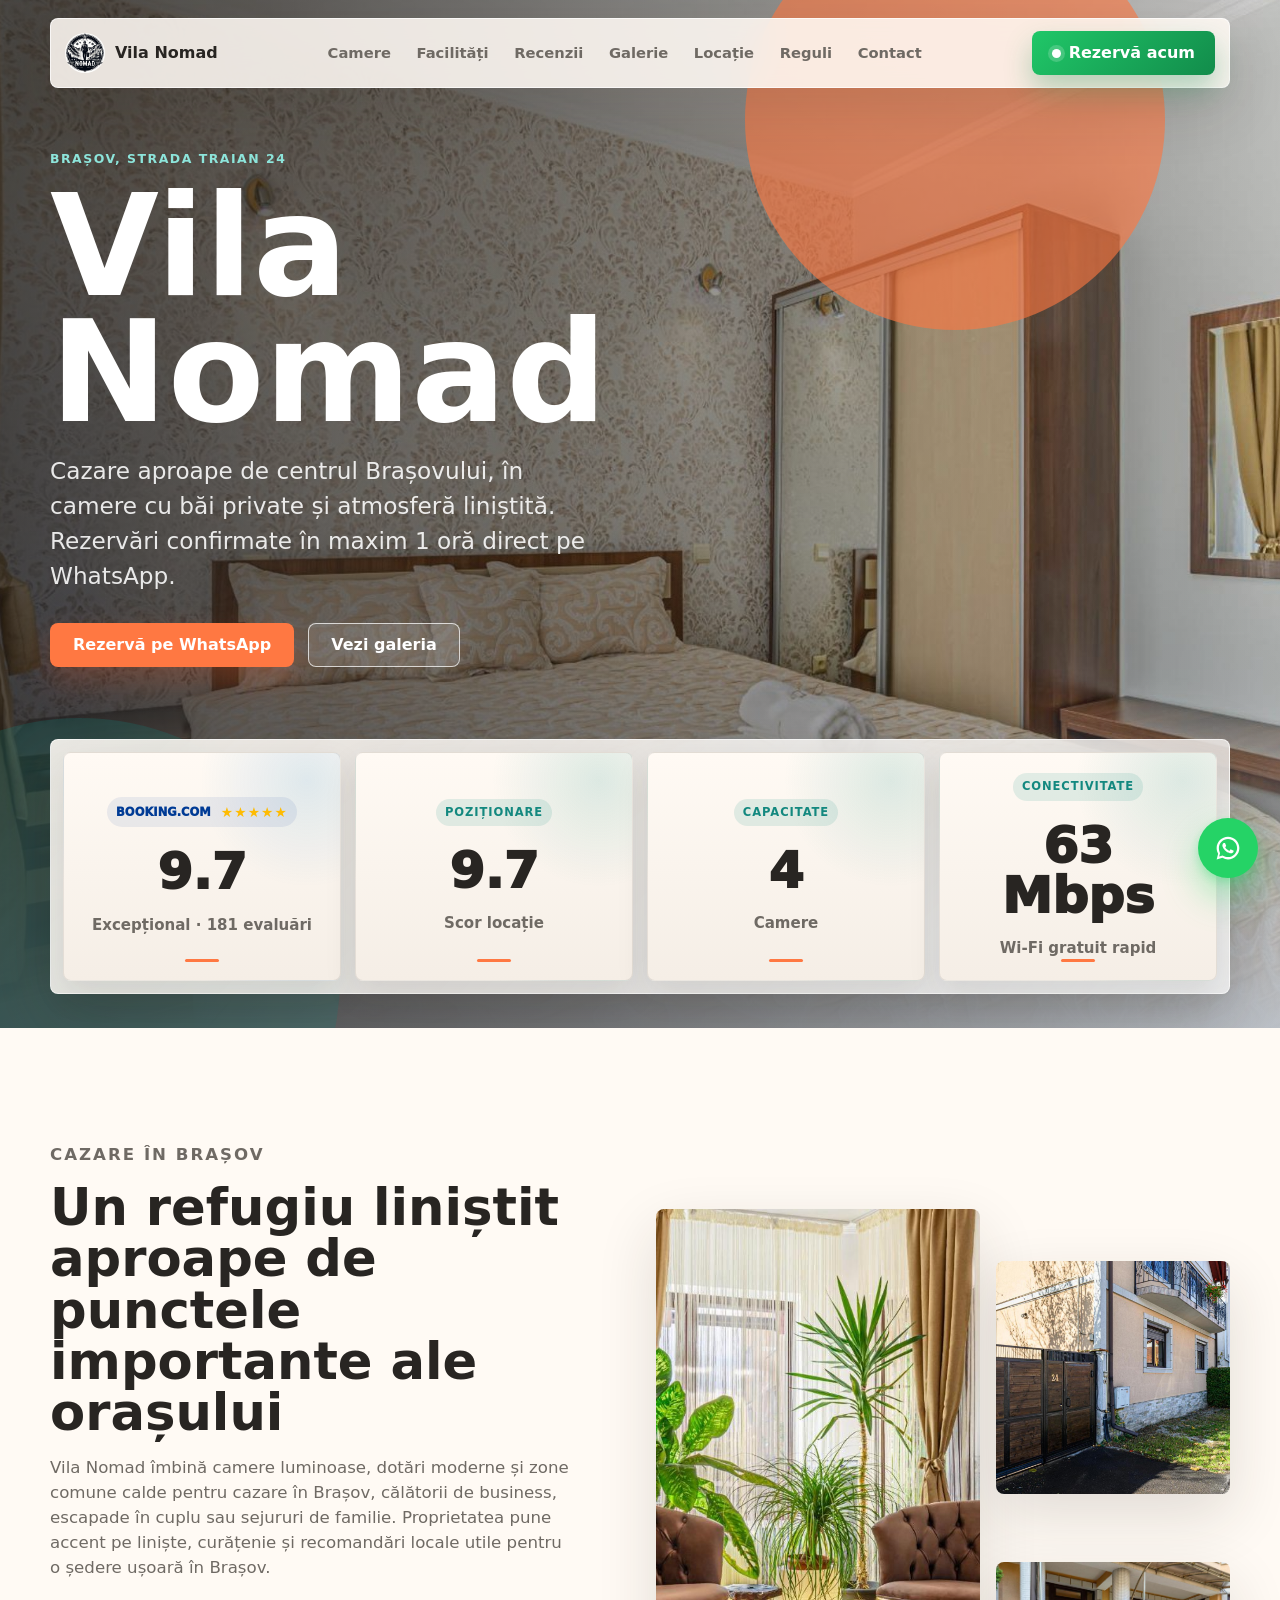
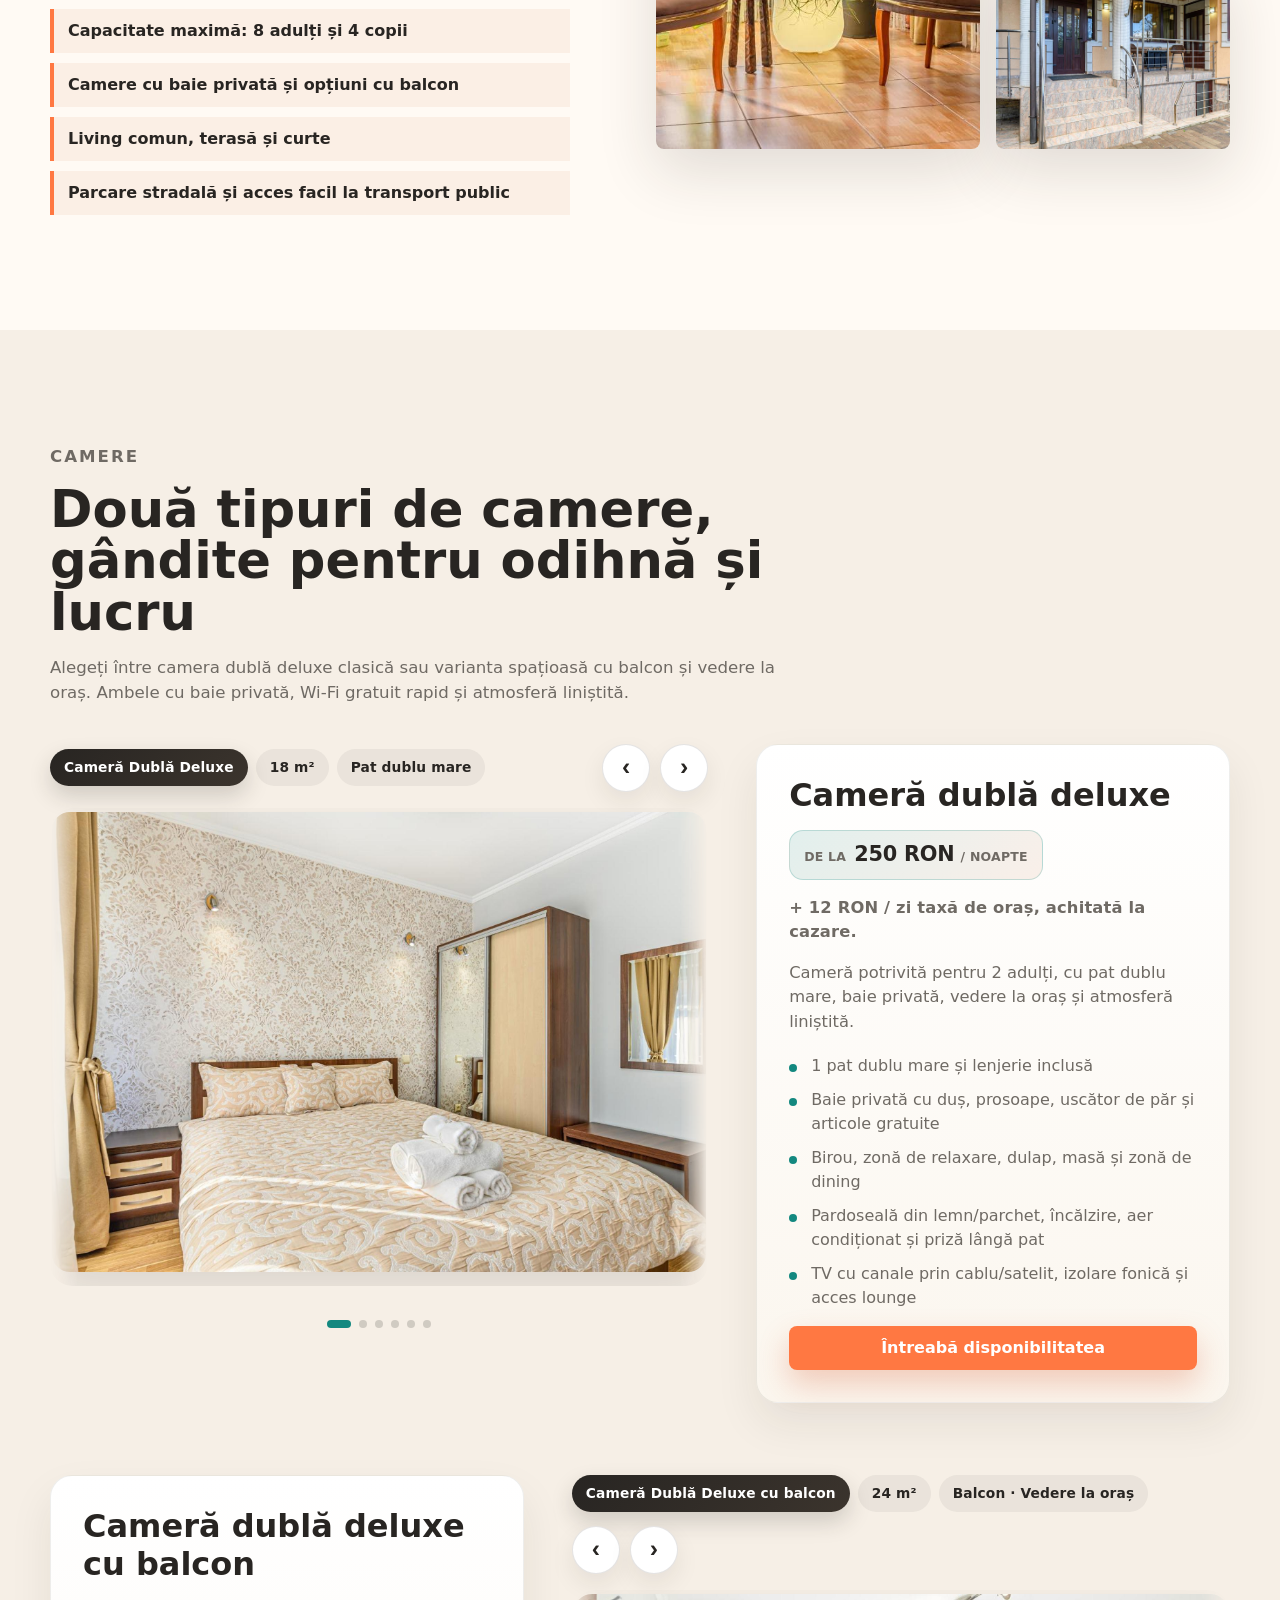
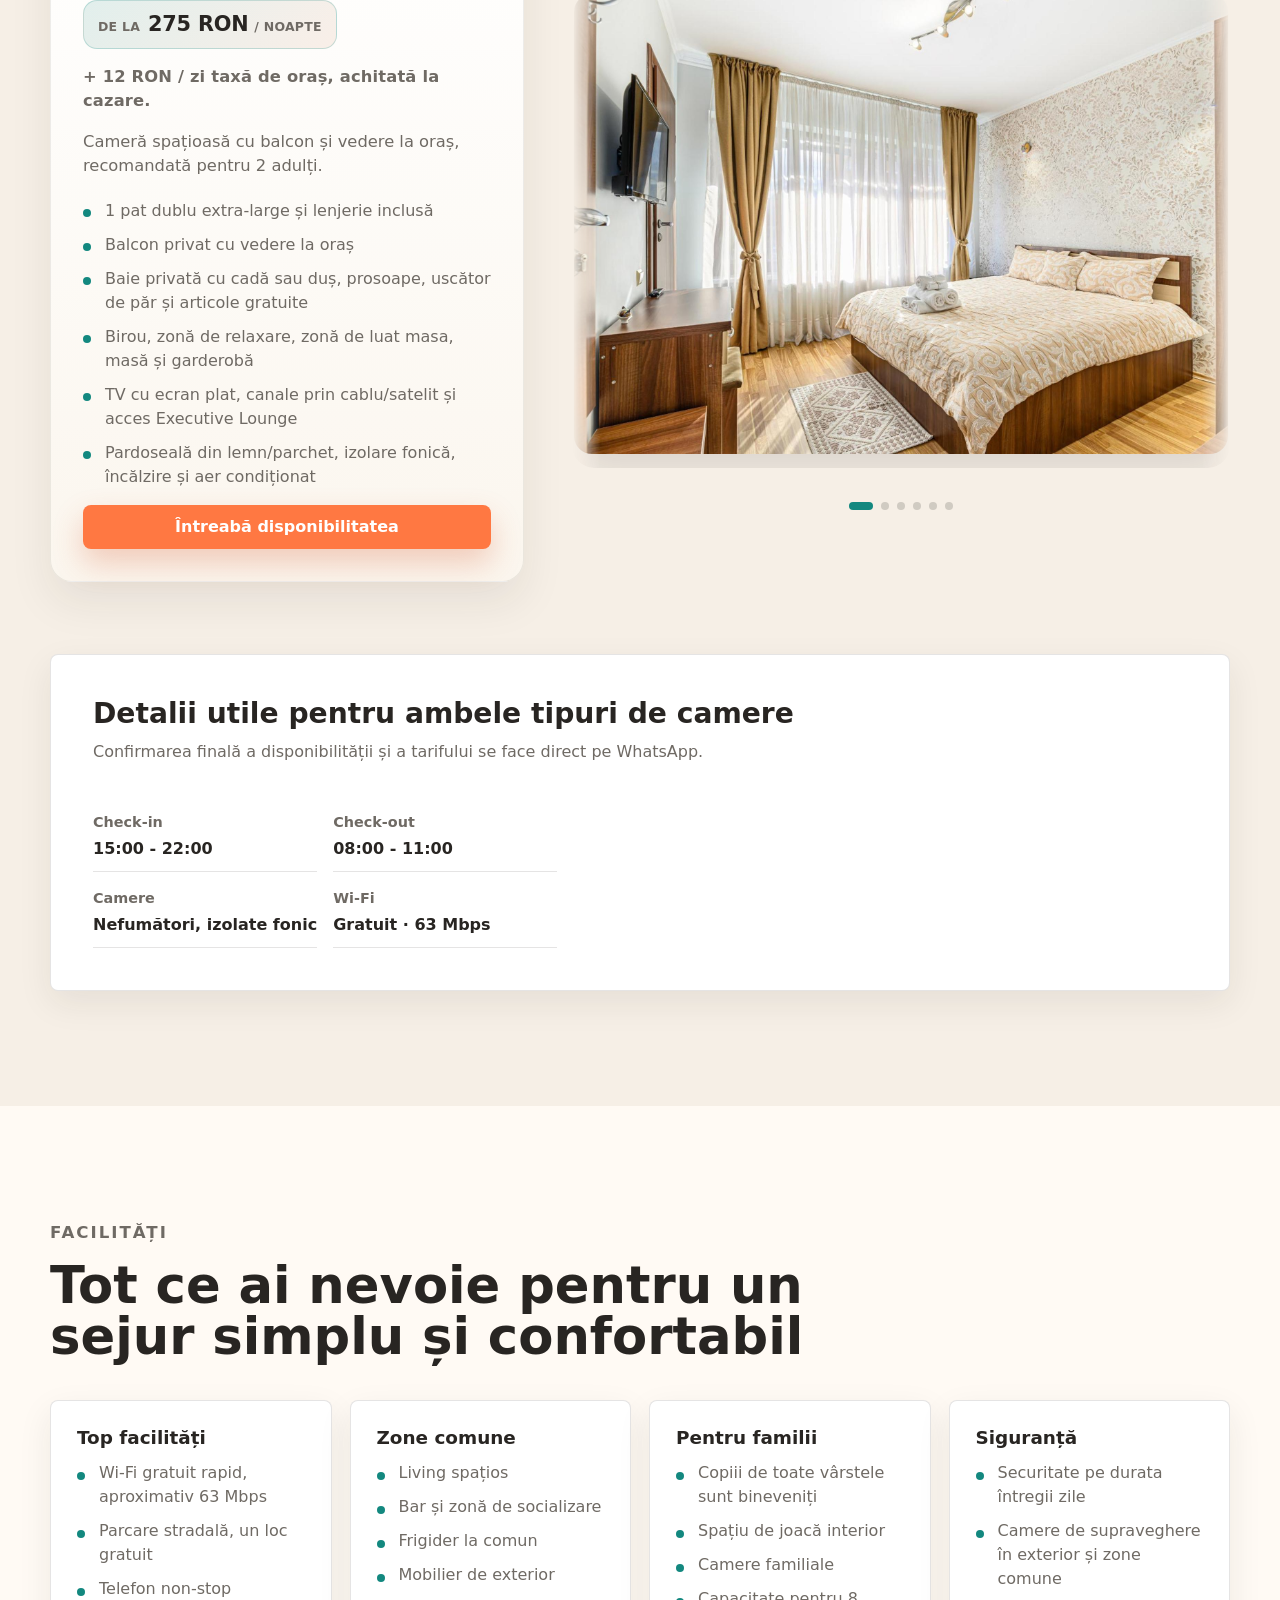
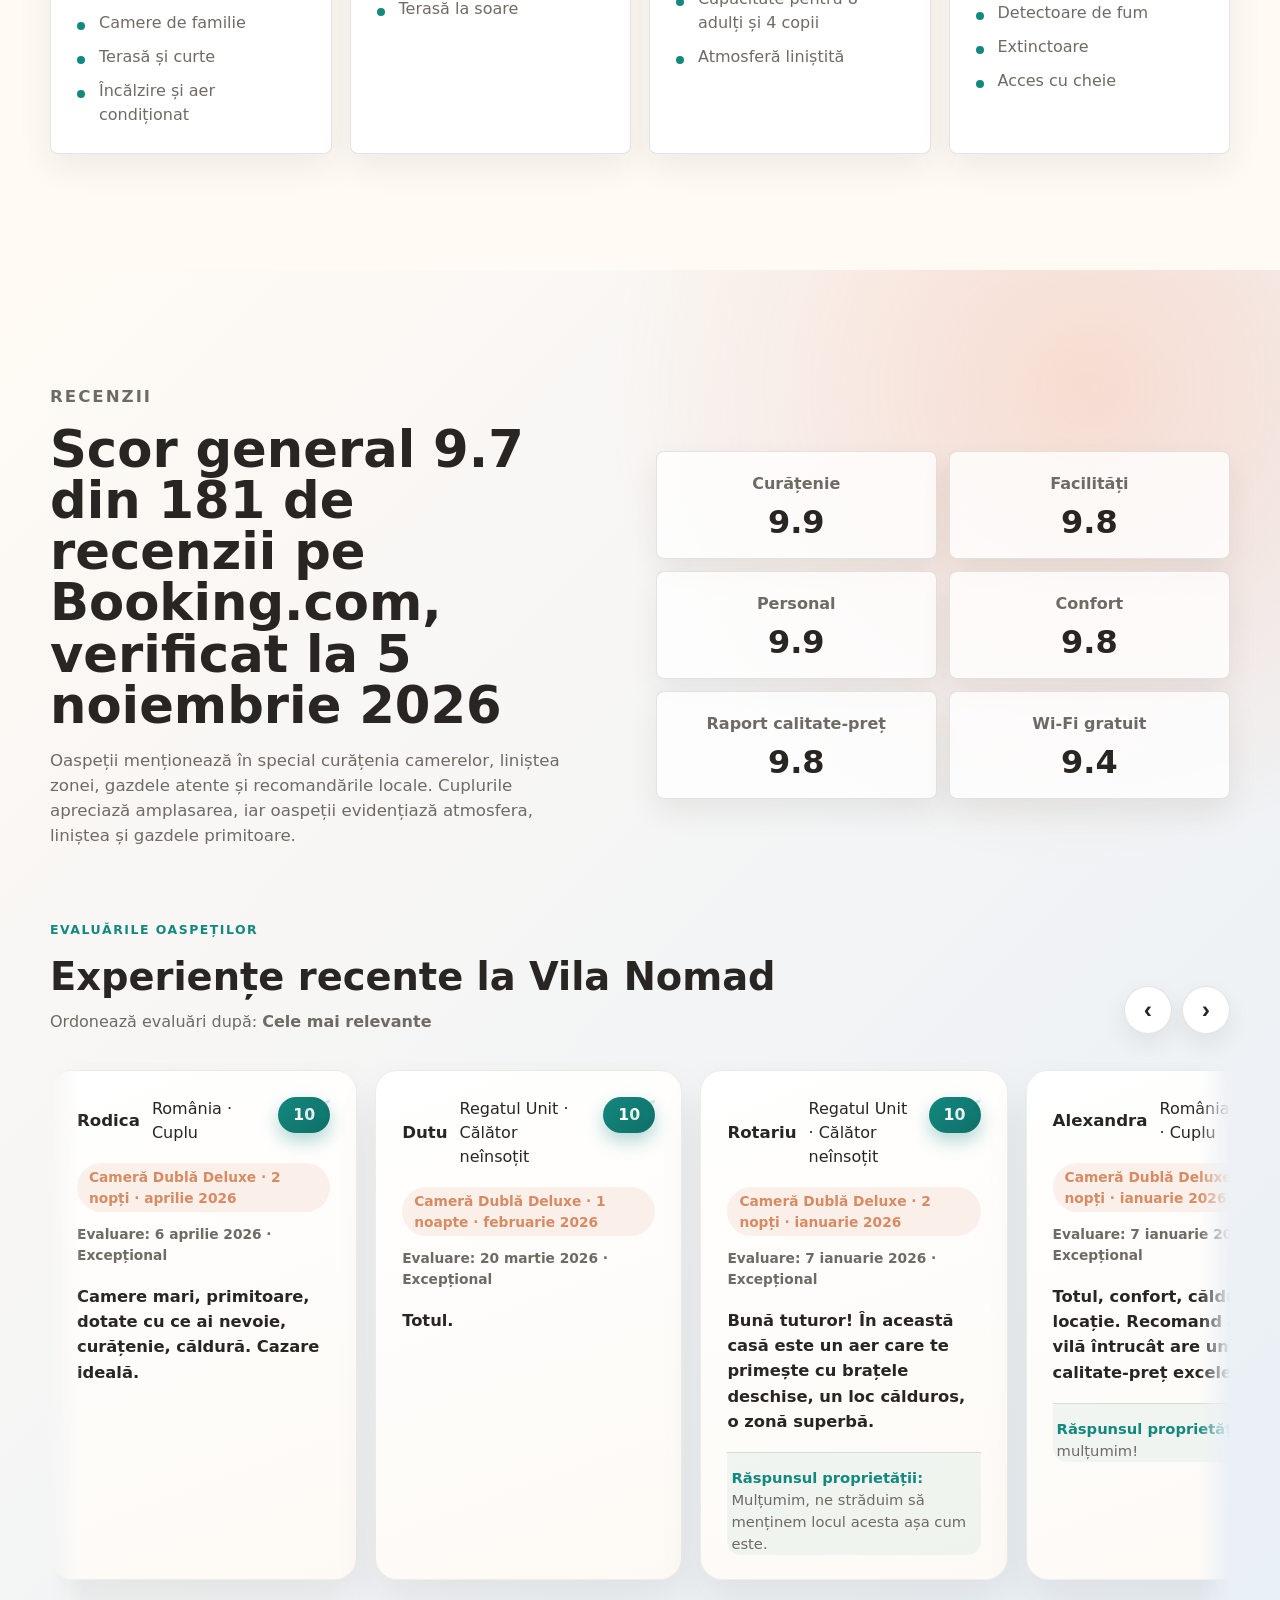
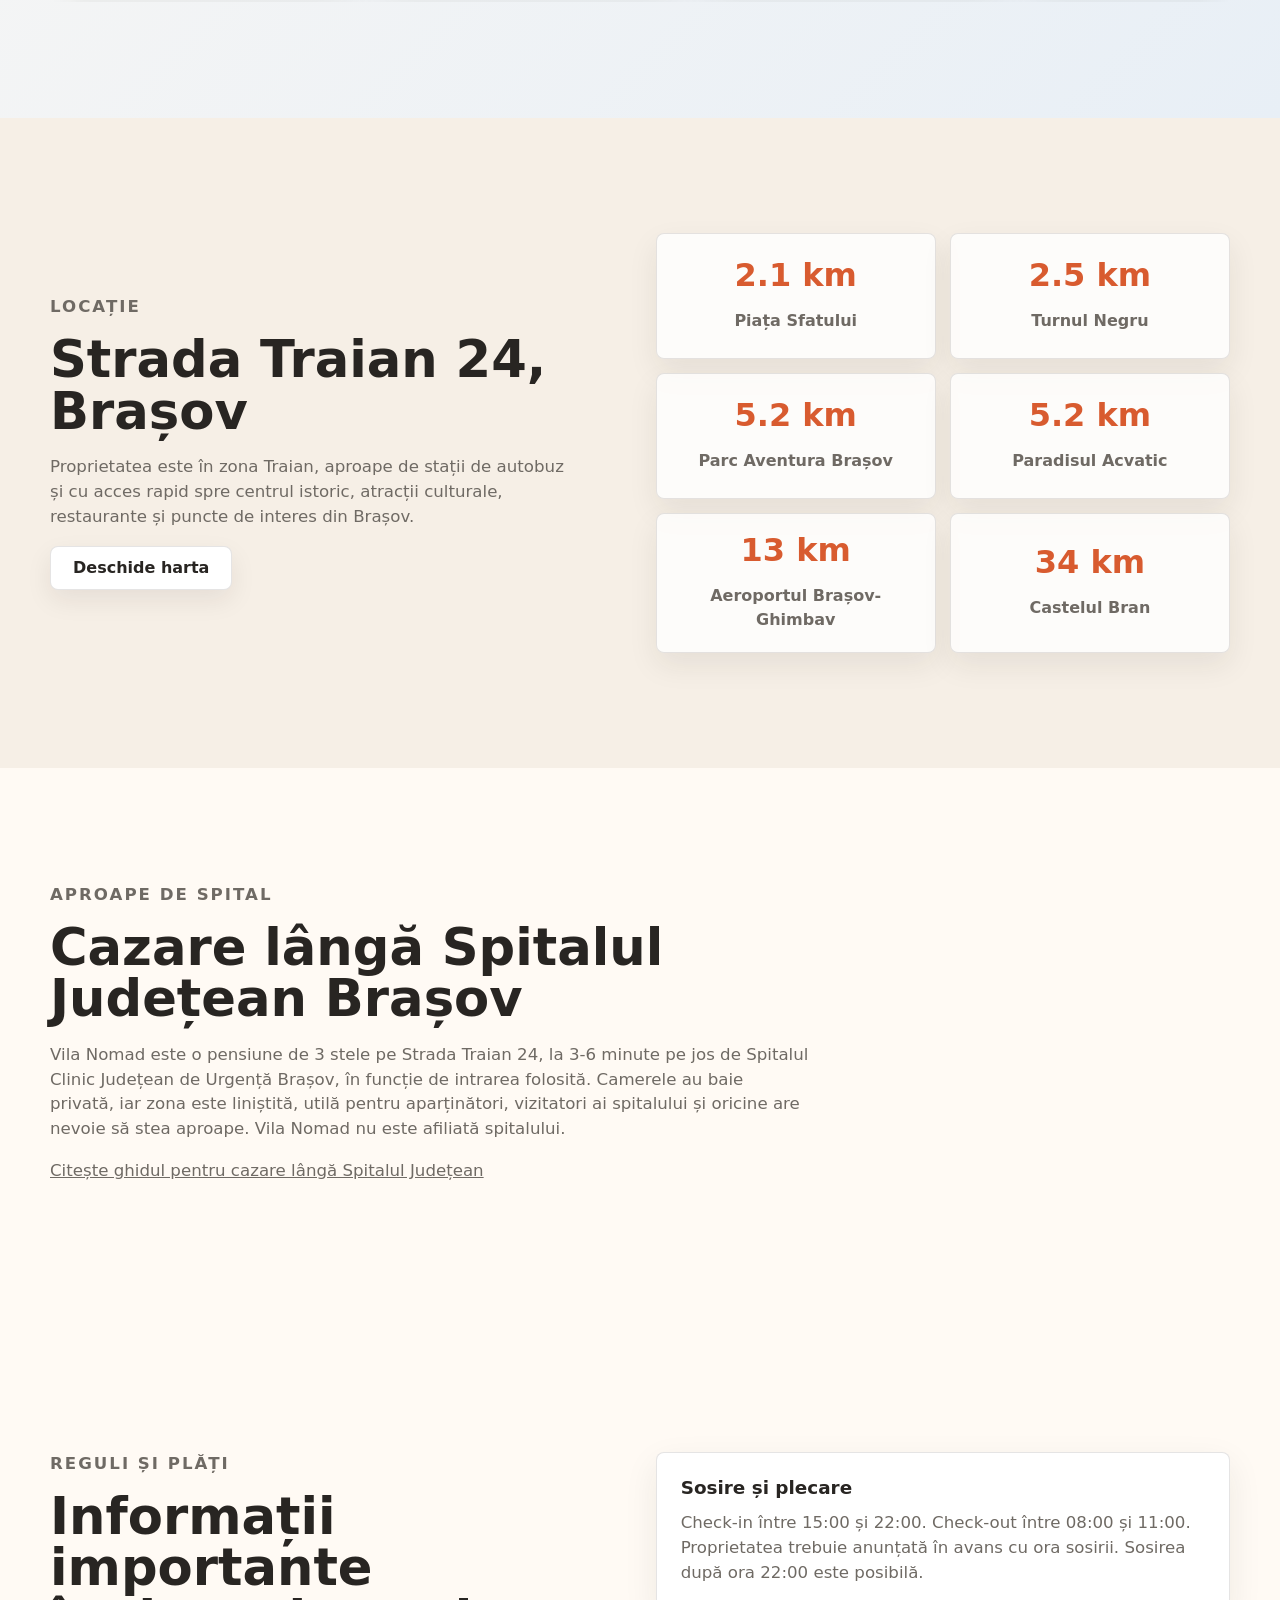
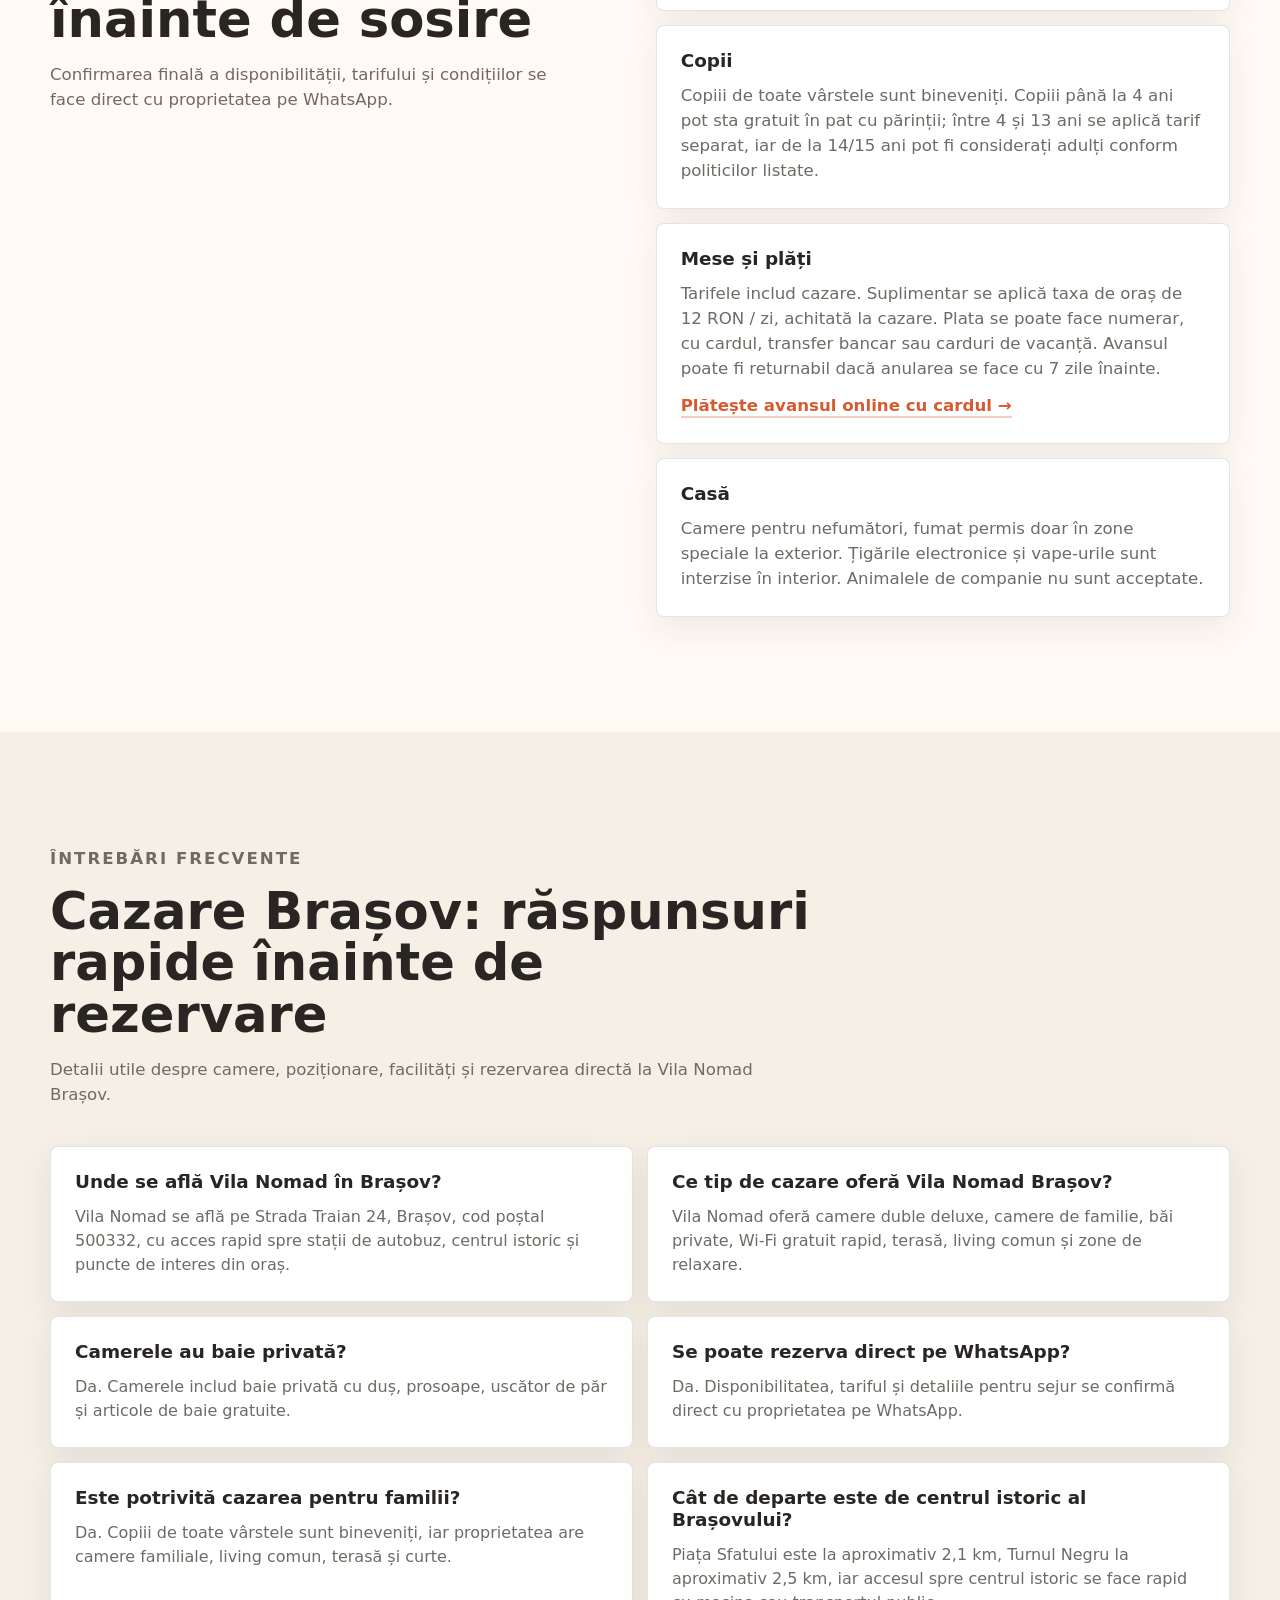
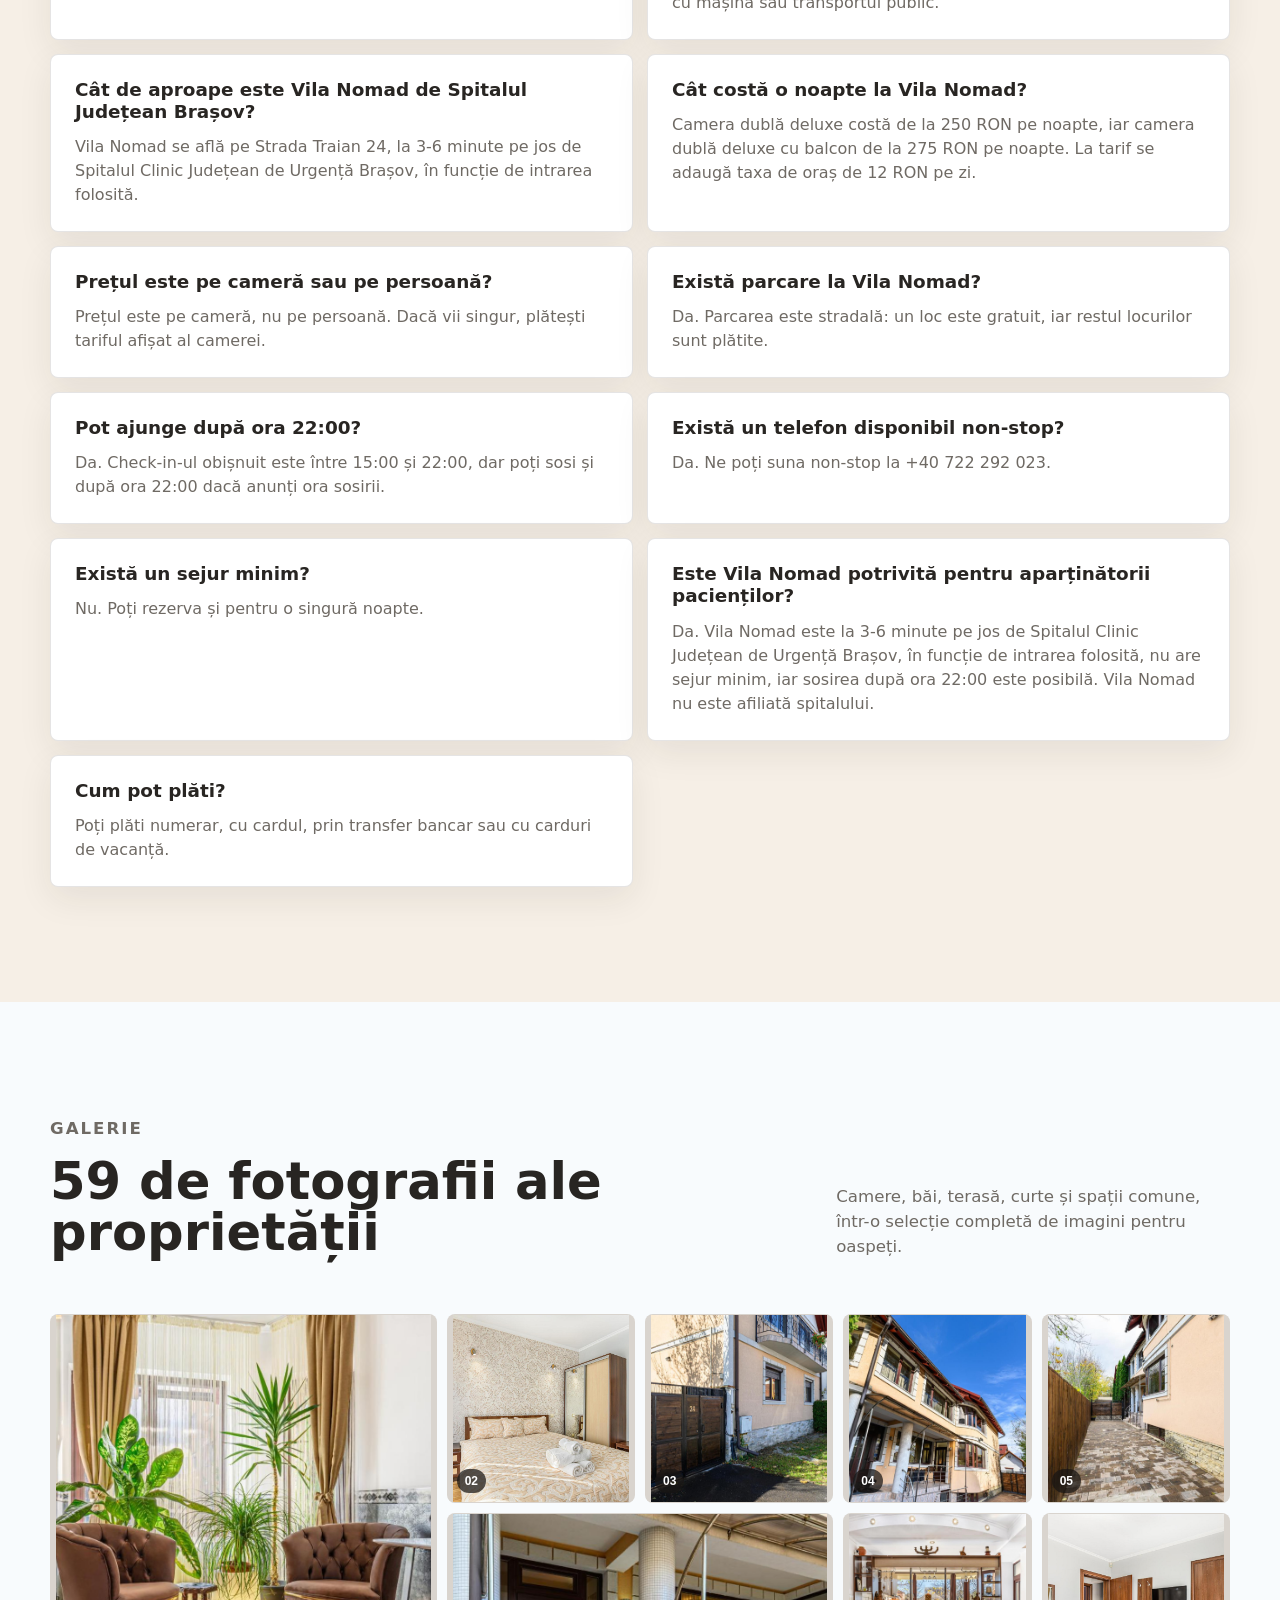
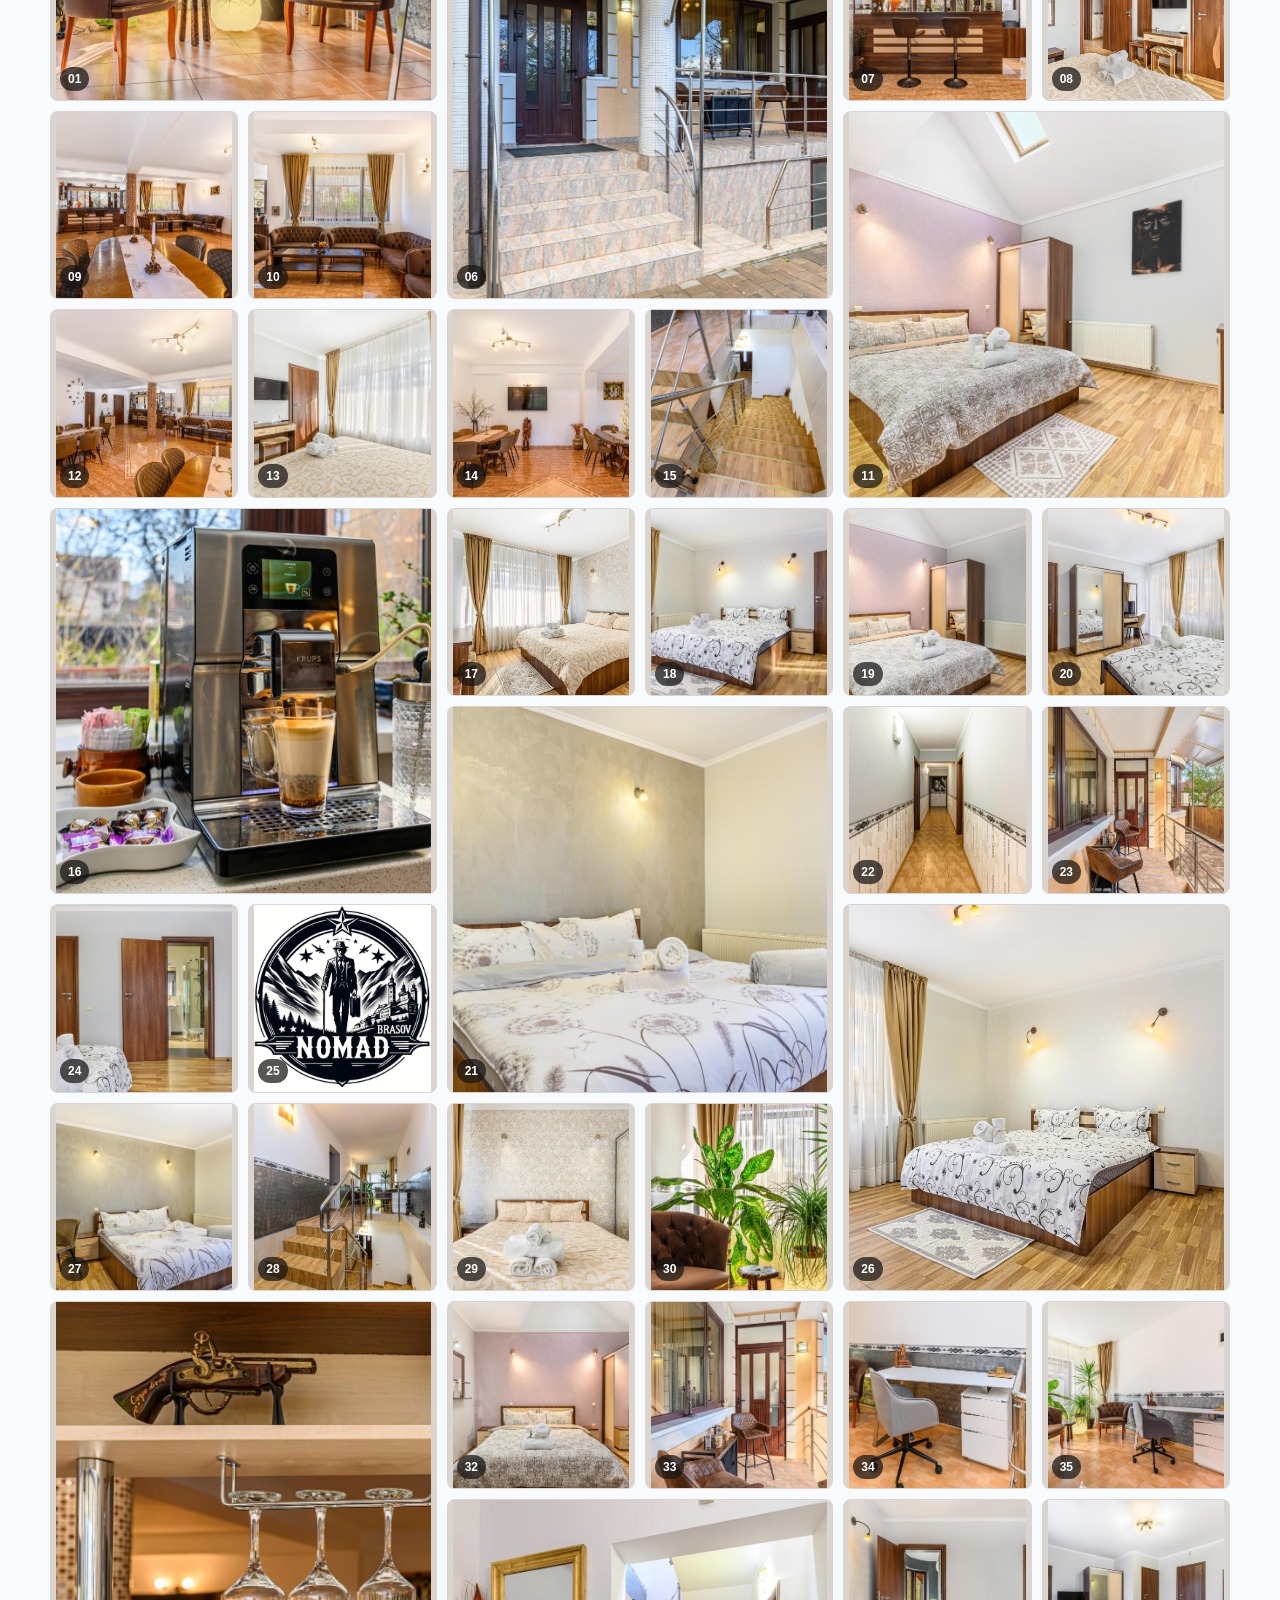
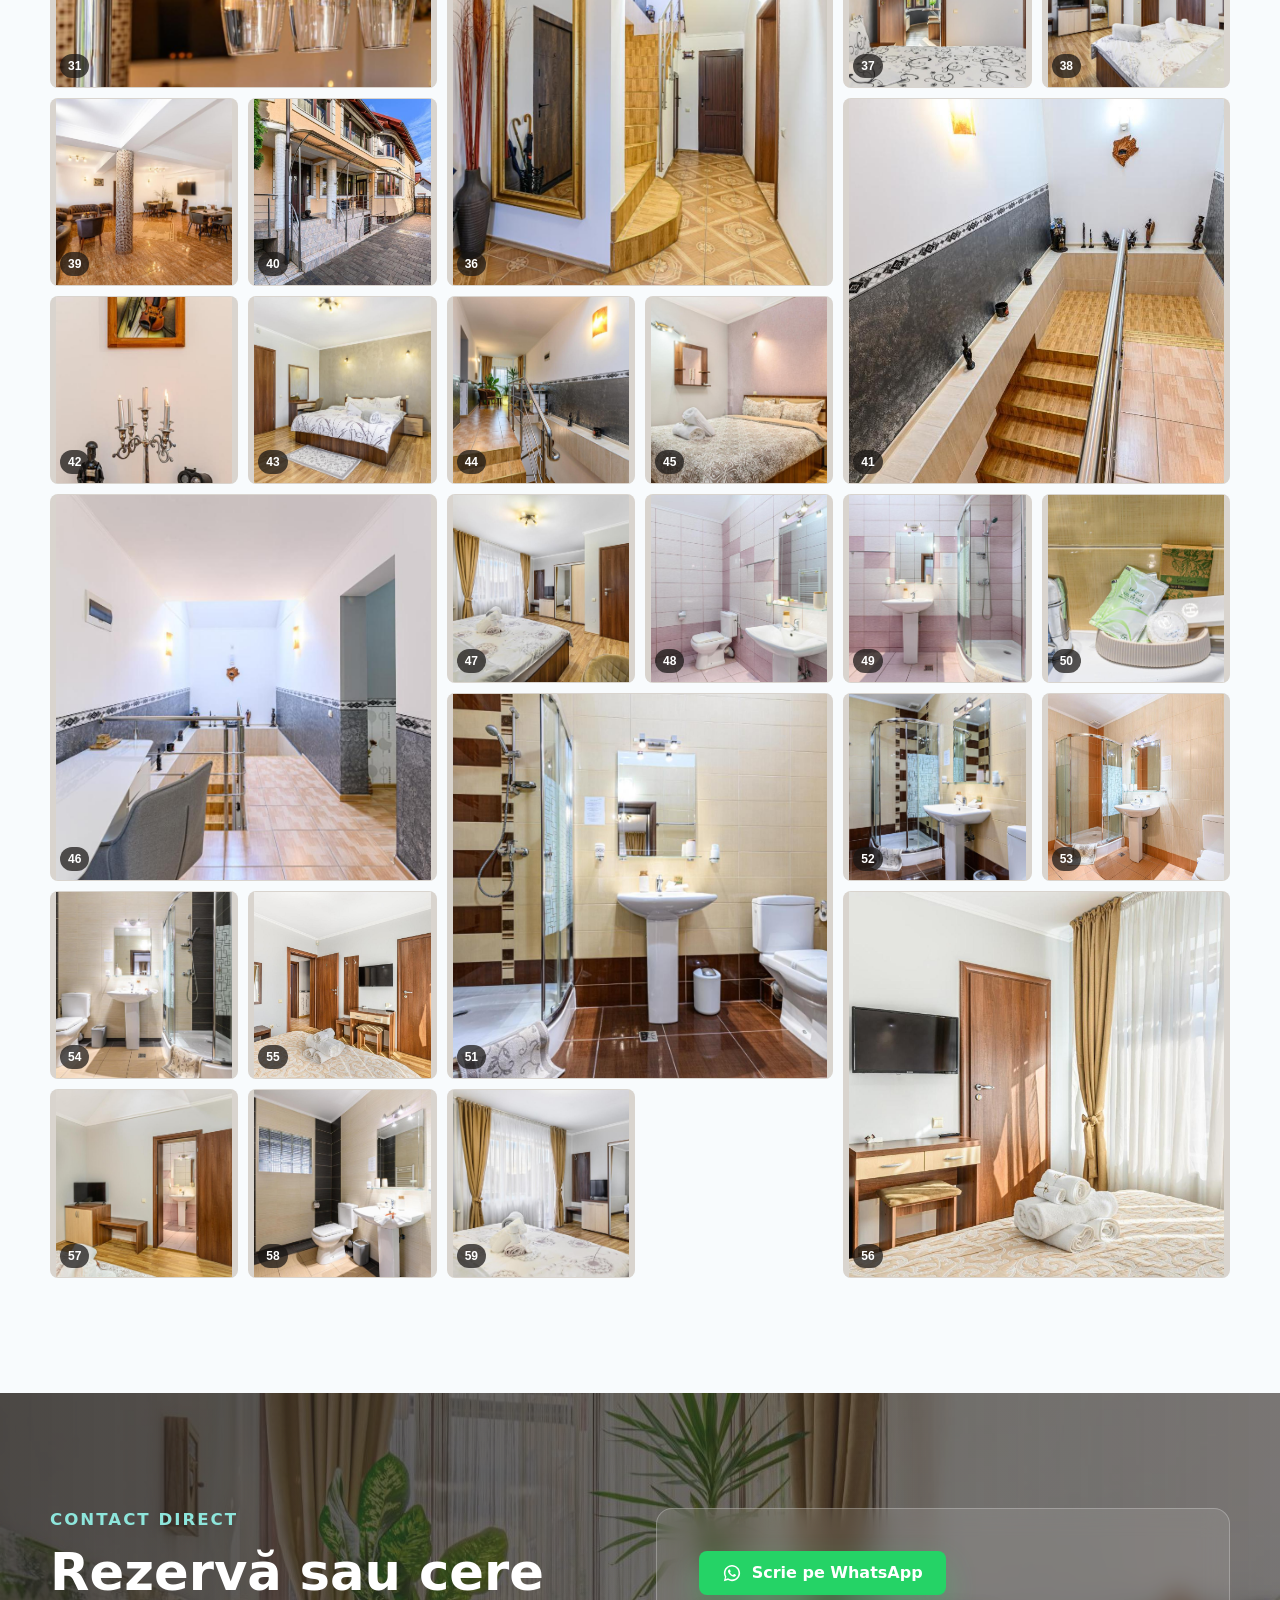
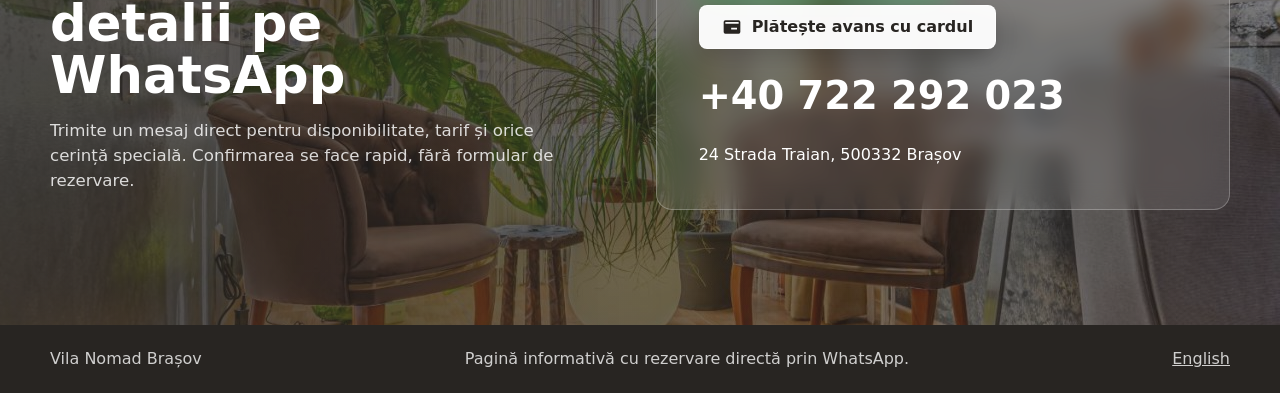
==== commit 324147dc: "Add room offers, booking FAQs and arrival facts Co-Authored-By: Claude Opus 5.5 (1M context) <norepl" ====
--- a/index.html
+++ b/index.html
@@ -33,7 +33,7 @@
         "@id": "https://www.vilanomad.ro/#vila-nomad-brasov",
         "url": "https://www.vilanomad.ro/",
         "name": "Vila Nomad",
-        "alternateName": "Cazare Vila Nomad Brașov",
+        "alternateName": ["Pensiunea Vila Nomad", "Cazare Vila Nomad Brașov"],
         "description": "Pensiune în Brașov, pe Strada Traian 24, la 3-6 minute pe jos de Spitalul Clinic Județean de Urgență Brașov, cu camere de familie, băi private, Wi-Fi rapid, terasă, living comun și rezervare directă pe WhatsApp.",
         "image": [
           "https://www.vilanomad.ro/assets/photos/vila-nomad-brasov-camera-dubla-cu-pat-queen-si-prosoape-pregatite-02.jpeg",
@@ -68,12 +68,37 @@
           "postalCode": "500332",
           "addressCountry": "RO"
         },
+        "makesOffer": [
+          {
+            "@type": "Offer",
+            "name": "Cameră dublă deluxe",
+            "priceSpecification": { "@type": "UnitPriceSpecification", "minPrice": 250, "priceCurrency": "RON", "unitText": "noapte" },
+            "itemOffered": {
+              "@type": "HotelRoom",
+              "name": "Cameră dublă deluxe",
+              "occupancy": { "@type": "QuantitativeValue", "maxValue": 2 },
+              "floorSize": { "@type": "QuantitativeValue", "value": 18, "unitCode": "MTK" }
+            }
+          },
+          {
+            "@type": "Offer",
+            "name": "Cameră dublă deluxe cu balcon",
+            "priceSpecification": { "@type": "UnitPriceSpecification", "minPrice": 275, "priceCurrency": "RON", "unitText": "noapte" },
+            "itemOffered": {
+              "@type": "HotelRoom",
+              "name": "Cameră dublă deluxe cu balcon",
+              "occupancy": { "@type": "QuantitativeValue", "maxValue": 2 },
+              "floorSize": { "@type": "QuantitativeValue", "value": 24, "unitCode": "MTK" }
+            }
+          }
+        ],
         "amenityFeature": [
           { "@type": "LocationFeatureSpecification", "name": "Wi-Fi gratuit rapid", "value": true },
           { "@type": "LocationFeatureSpecification", "name": "Camere de familie", "value": true },
           { "@type": "LocationFeatureSpecification", "name": "Terasă la soare", "value": true },
           { "@type": "LocationFeatureSpecification", "name": "Camere izolate fonic", "value": true },
-          { "@type": "LocationFeatureSpecification", "name": "Parcare stradală", "value": true }
+          { "@type": "LocationFeatureSpecification", "name": "Parcare stradală", "value": true },
+          { "@type": "LocationFeatureSpecification", "name": "Telefon non-stop", "value": true }
         ]
       }
     </script>
@@ -136,6 +161,70 @@
             "acceptedAnswer": {
               "@type": "Answer",
               "text": "Vila Nomad se află pe Strada Traian 24, la 3-6 minute pe jos de Spitalul Clinic Județean de Urgență Brașov, în funcție de intrarea folosită."
+            }
+          },
+          {
+            "@type": "Question",
+            "name": "Cât costă o noapte la Vila Nomad?",
+            "acceptedAnswer": {
+              "@type": "Answer",
+              "text": "Camera dublă deluxe costă de la 250 RON pe noapte, iar camera dublă deluxe cu balcon de la 275 RON pe noapte. La tarif se adaugă taxa de oraș de 12 RON pe zi."
+            }
+          },
+          {
+            "@type": "Question",
+            "name": "Prețul este pe cameră sau pe persoană?",
+            "acceptedAnswer": {
+              "@type": "Answer",
+              "text": "Prețul este pe cameră, nu pe persoană. Dacă vii singur, plătești tariful afișat al camerei."
+            }
+          },
+          {
+            "@type": "Question",
+            "name": "Există parcare la Vila Nomad?",
+            "acceptedAnswer": {
+              "@type": "Answer",
+              "text": "Da. Parcarea este stradală: un loc este gratuit, iar restul locurilor sunt plătite."
+            }
+          },
+          {
+            "@type": "Question",
+            "name": "Pot ajunge după ora 22:00?",
+            "acceptedAnswer": {
+              "@type": "Answer",
+              "text": "Da. Check-in-ul obișnuit este între 15:00 și 22:00, dar poți sosi și după ora 22:00 dacă anunți ora sosirii."
+            }
+          },
+          {
+            "@type": "Question",
+            "name": "Există un telefon disponibil non-stop?",
+            "acceptedAnswer": {
+              "@type": "Answer",
+              "text": "Da. Ne poți suna non-stop la +40 722 292 023."
+            }
+          },
+          {
+            "@type": "Question",
+            "name": "Există un sejur minim?",
+            "acceptedAnswer": {
+              "@type": "Answer",
+              "text": "Nu. Poți rezerva și pentru o singură noapte."
+            }
+          },
+          {
+            "@type": "Question",
+            "name": "Este Vila Nomad potrivită pentru aparținătorii pacienților?",
+            "acceptedAnswer": {
+              "@type": "Answer",
+              "text": "Da. Vila Nomad este la 3-6 minute pe jos de Spitalul Clinic Județean de Urgență Brașov, în funcție de intrarea folosită, nu are sejur minim, iar sosirea după ora 22:00 este posibilă. Vila Nomad nu este afiliată spitalului."
+            }
+          },
+          {
+            "@type": "Question",
+            "name": "Cum pot plăti?",
+            "acceptedAnswer": {
+              "@type": "Answer",
+              "text": "Poți plăti numerar, cu cardul, prin transfer bancar sau cu carduri de vacanță."
             }
           }
         ]
@@ -377,7 +466,8 @@
               <h3>Top facilități</h3>
               <ul>
                 <li>Wi-Fi gratuit rapid, aproximativ 63 Mbps</li>
-                <li>Parcare stradală</li>
+                <li>Parcare stradală, un loc gratuit</li>
+                <li>Telefon non-stop</li>
                 <li>Camere de familie</li>
                 <li>Terasă și curte</li>
                 <li>Încălzire și aer condiționat</li>
@@ -601,7 +691,7 @@
           <div class="rule-list">
             <article>
               <h3>Sosire și plecare</h3>
-              <p>Check-in între 15:00 și 22:00. Check-out între 08:00 și 11:00. Proprietatea trebuie anunțată în avans cu ora sosirii.</p>
+              <p>Check-in între 15:00 și 22:00. Check-out între 08:00 și 11:00. Proprietatea trebuie anunțată în avans cu ora sosirii. Sosirea după ora 22:00 este posibilă.</p>
             </article>
             <article>
               <h3>Copii</h3>
@@ -659,6 +749,38 @@
             <article>
               <h3>Cât de aproape este Vila Nomad de Spitalul Județean Brașov?</h3>
               <p>Vila Nomad se află pe Strada Traian 24, la 3-6 minute pe jos de Spitalul Clinic Județean de Urgență Brașov, în funcție de intrarea folosită.</p>
+            </article>
+            <article>
+              <h3>Cât costă o noapte la Vila Nomad?</h3>
+              <p>Camera dublă deluxe costă de la 250 RON pe noapte, iar camera dublă deluxe cu balcon de la 275 RON pe noapte. La tarif se adaugă taxa de oraș de 12 RON pe zi.</p>
+            </article>
+            <article>
+              <h3>Prețul este pe cameră sau pe persoană?</h3>
+              <p>Prețul este pe cameră, nu pe persoană. Dacă vii singur, plătești tariful afișat al camerei.</p>
+            </article>
+            <article>
+              <h3>Există parcare la Vila Nomad?</h3>
+              <p>Da. Parcarea este stradală: un loc este gratuit, iar restul locurilor sunt plătite.</p>
+            </article>
+            <article>
+              <h3>Pot ajunge după ora 22:00?</h3>
+              <p>Da. Check-in-ul obișnuit este între 15:00 și 22:00, dar poți sosi și după ora 22:00 dacă anunți ora sosirii.</p>
+            </article>
+            <article>
+              <h3>Există un telefon disponibil non-stop?</h3>
+              <p>Da. Ne poți suna non-stop la +40 722 292 023.</p>
+            </article>
+            <article>
+              <h3>Există un sejur minim?</h3>
+              <p>Nu. Poți rezerva și pentru o singură noapte.</p>
+            </article>
+            <article>
+              <h3>Este Vila Nomad potrivită pentru aparținătorii pacienților?</h3>
+              <p>Da. Vila Nomad este la 3-6 minute pe jos de Spitalul Clinic Județean de Urgență Brașov, în funcție de intrarea folosită, nu are sejur minim, iar sosirea după ora 22:00 este posibilă. Vila Nomad nu este afiliată spitalului.</p>
+            </article>
+            <article>
+              <h3>Cum pot plăti?</h3>
+              <p>Poți plăti numerar, cu cardul, prin transfer bancar sau cu carduri de vacanță.</p>
             </article>
           </div>
         </div>
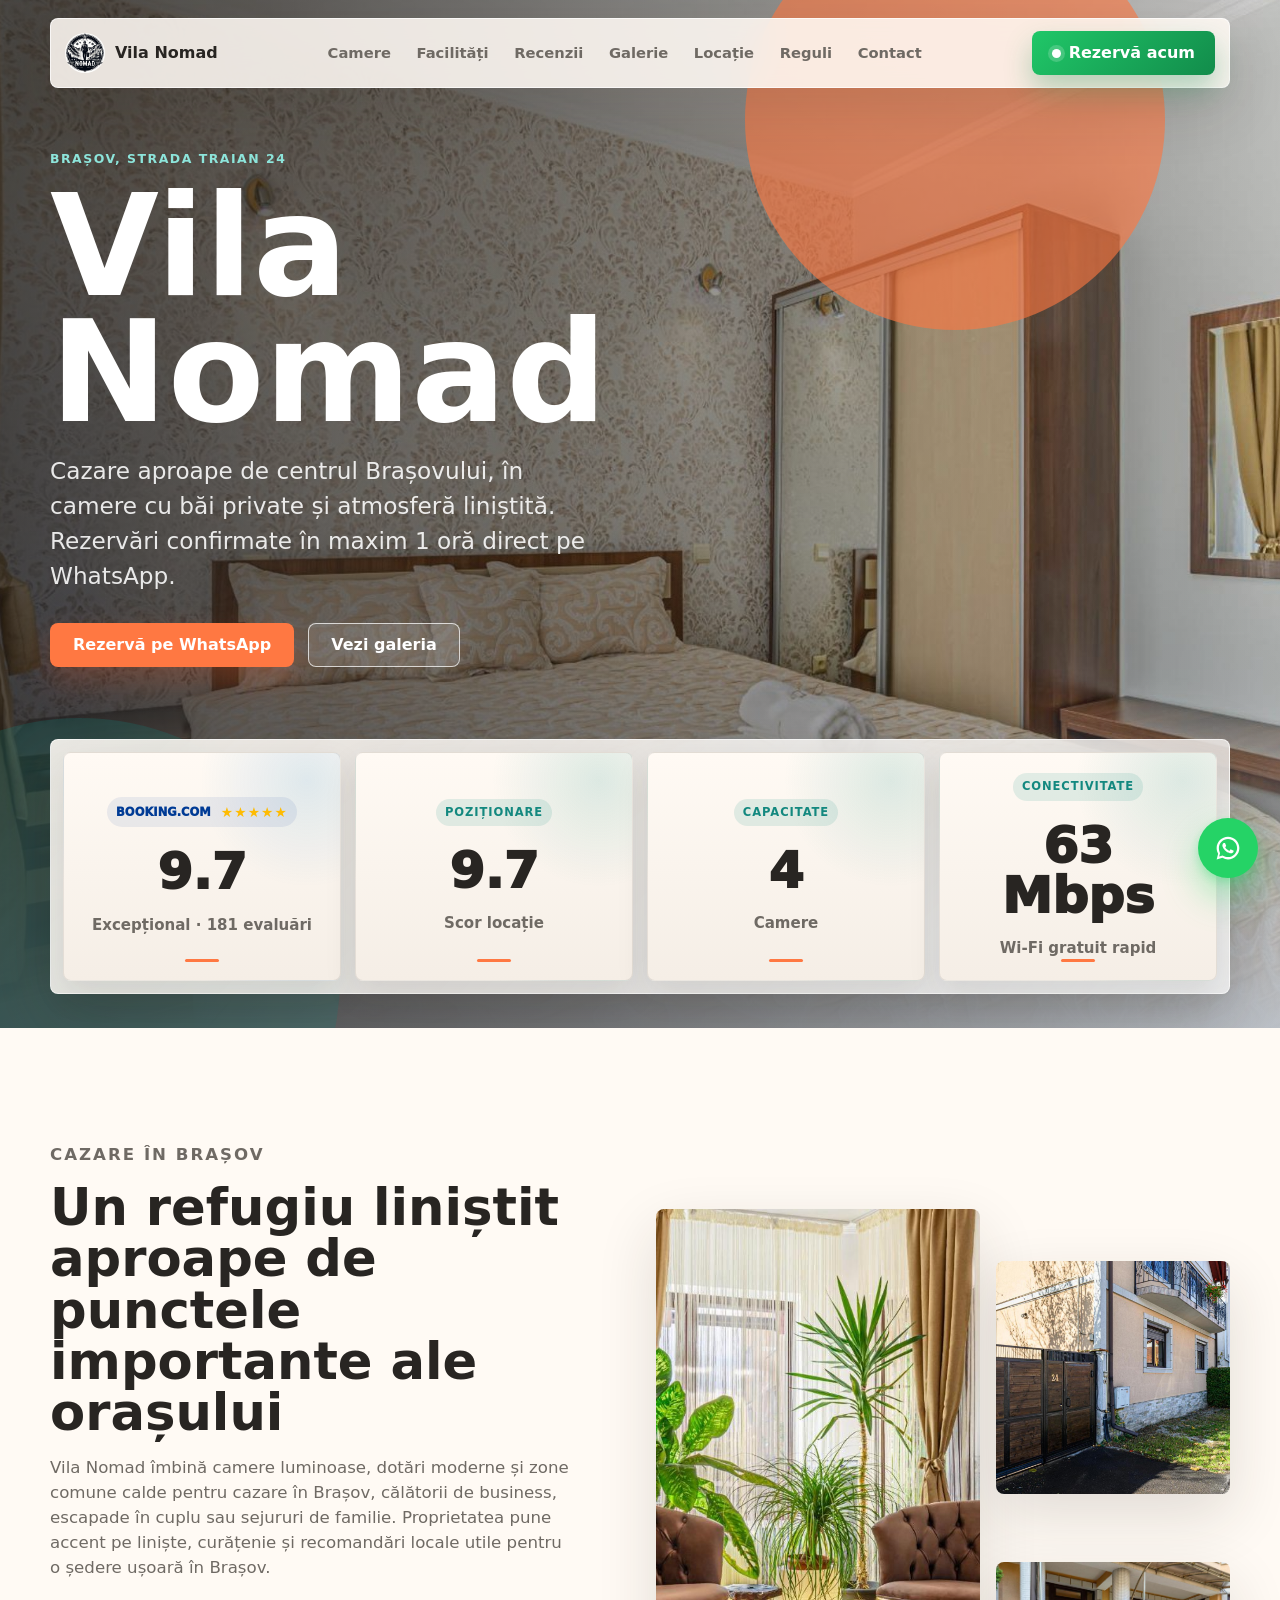
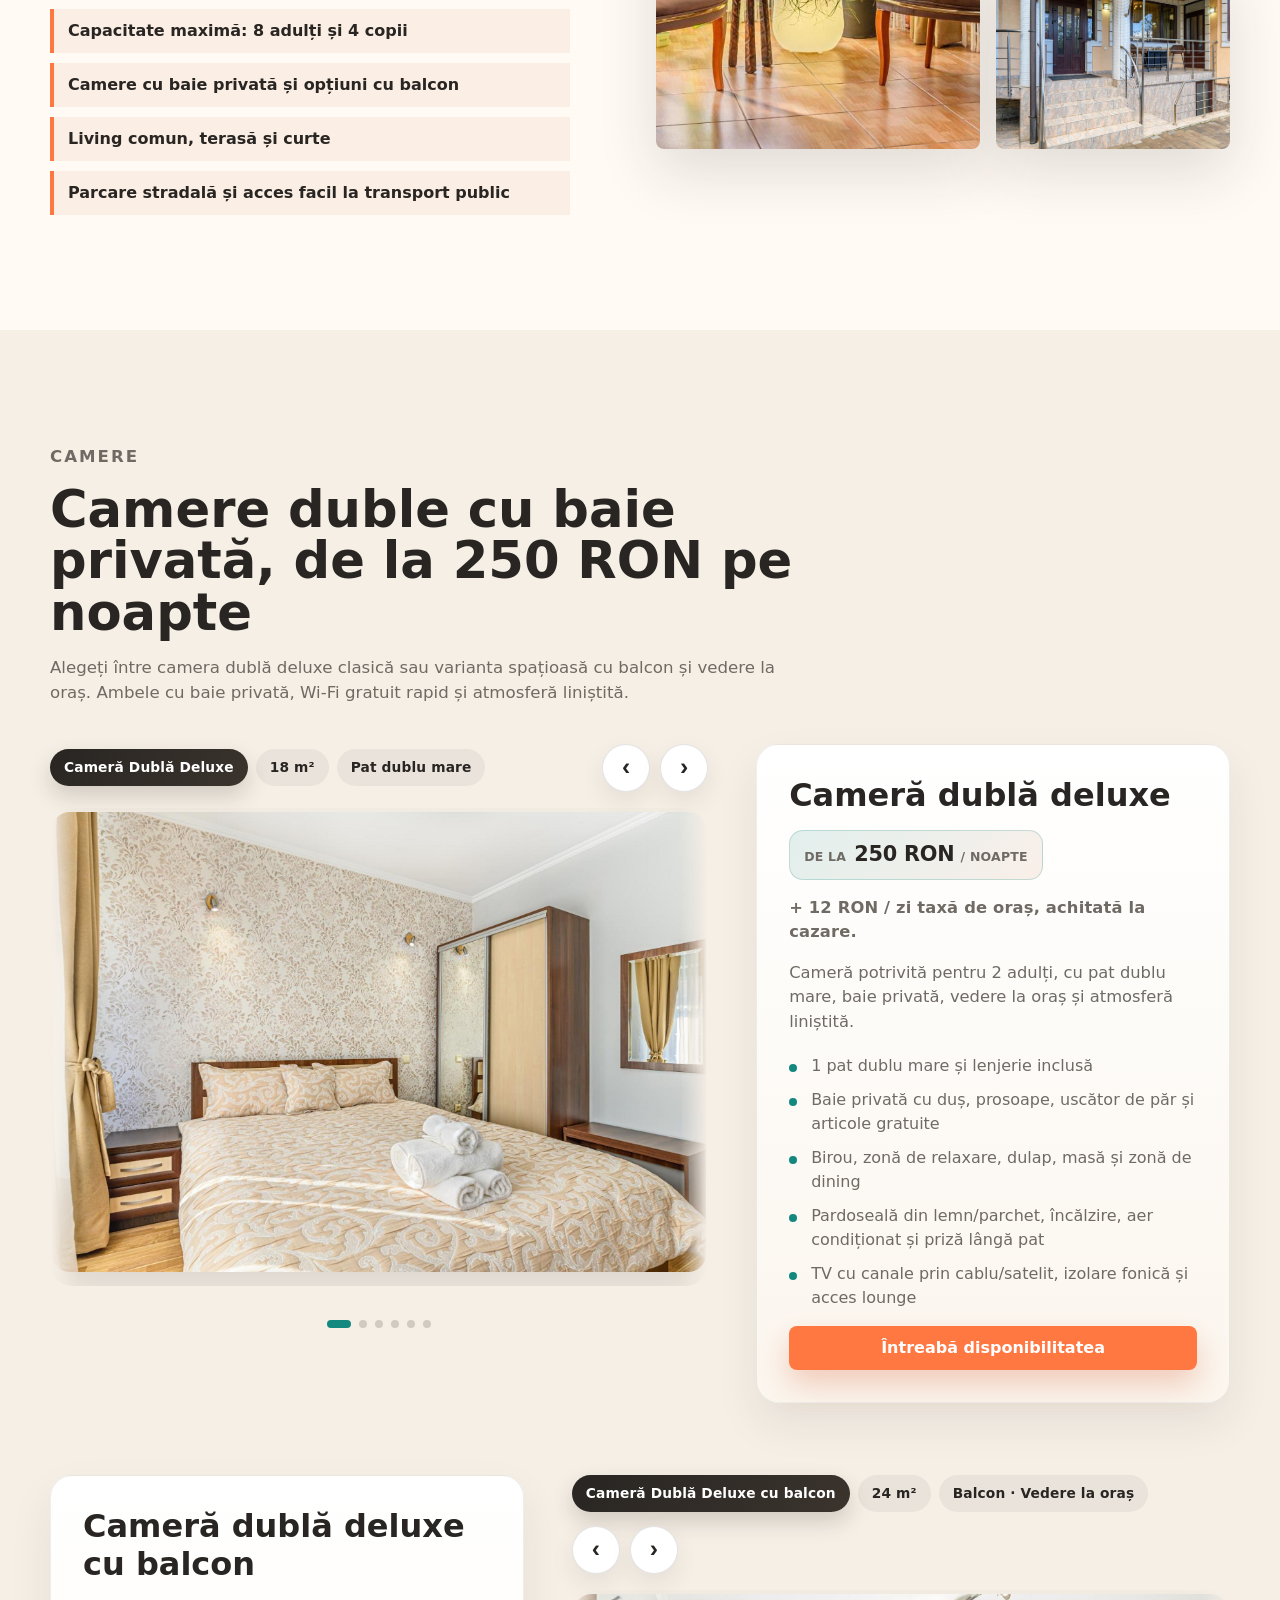
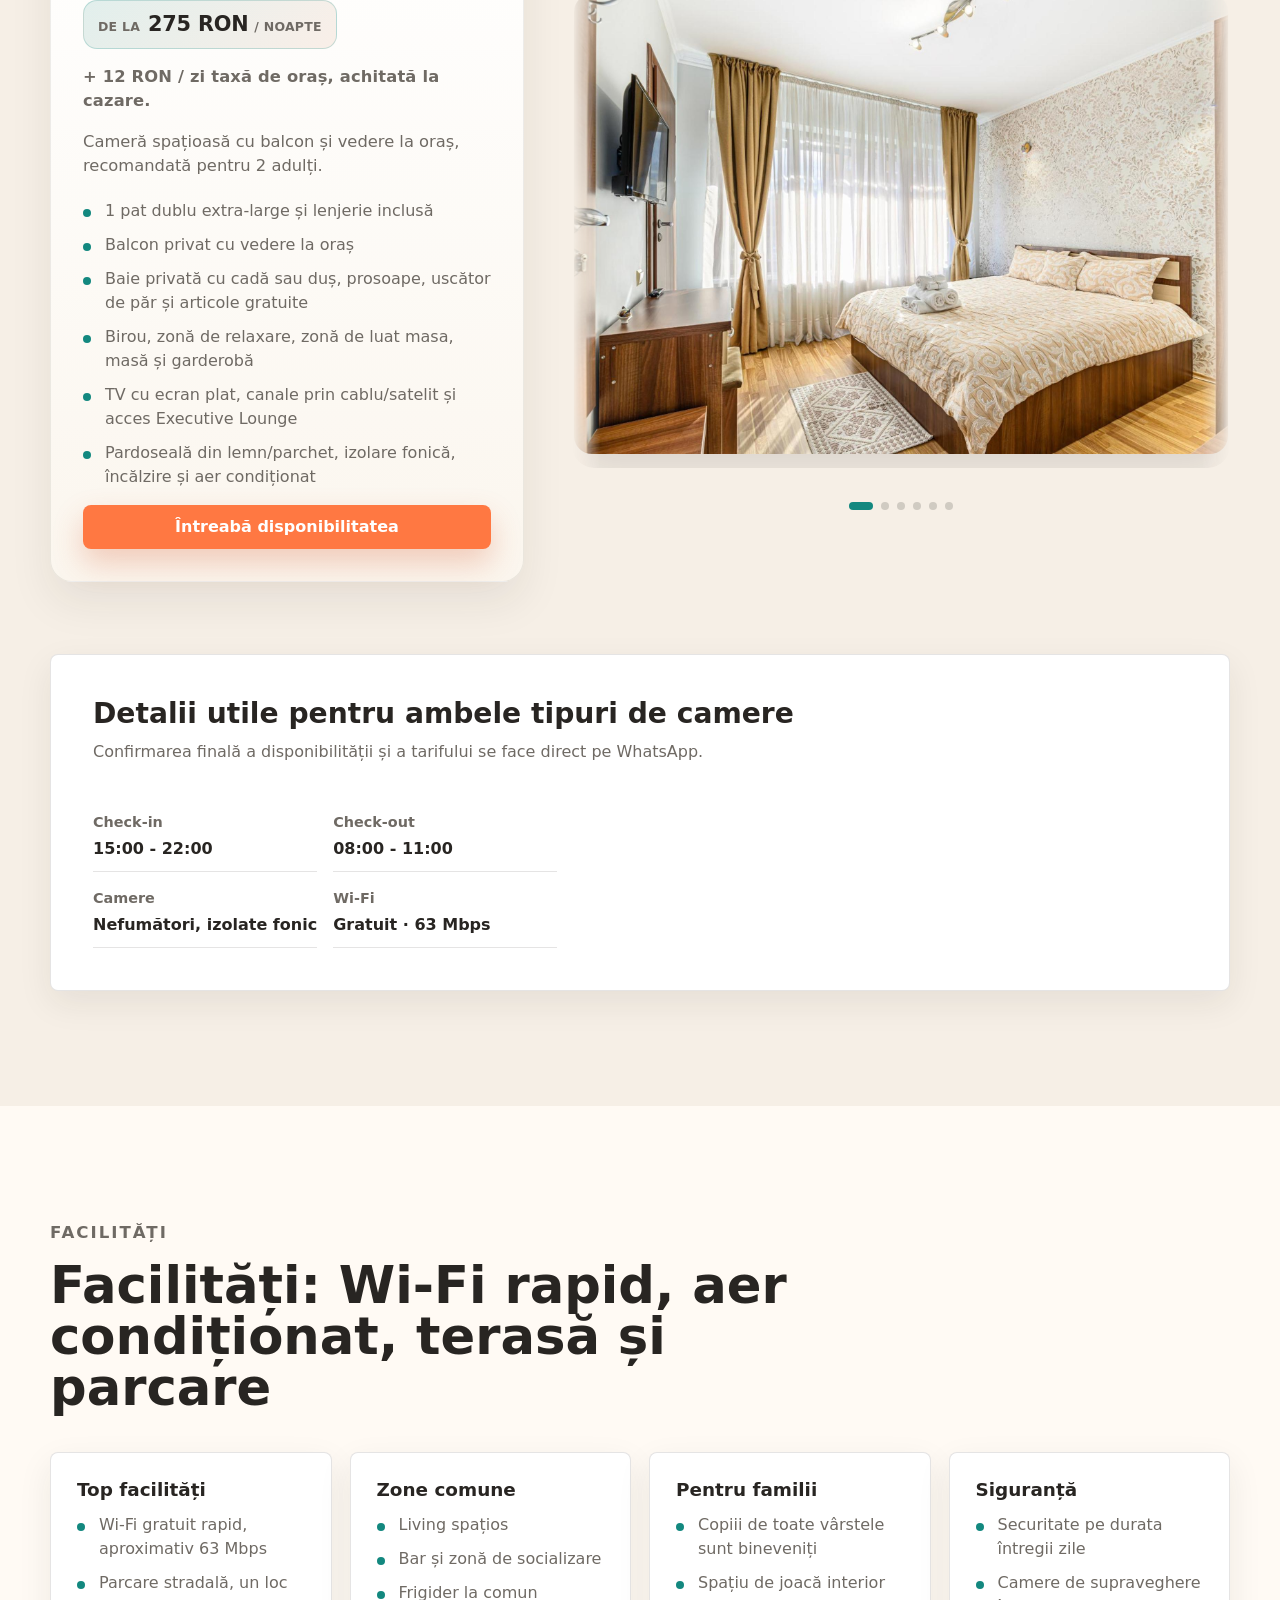
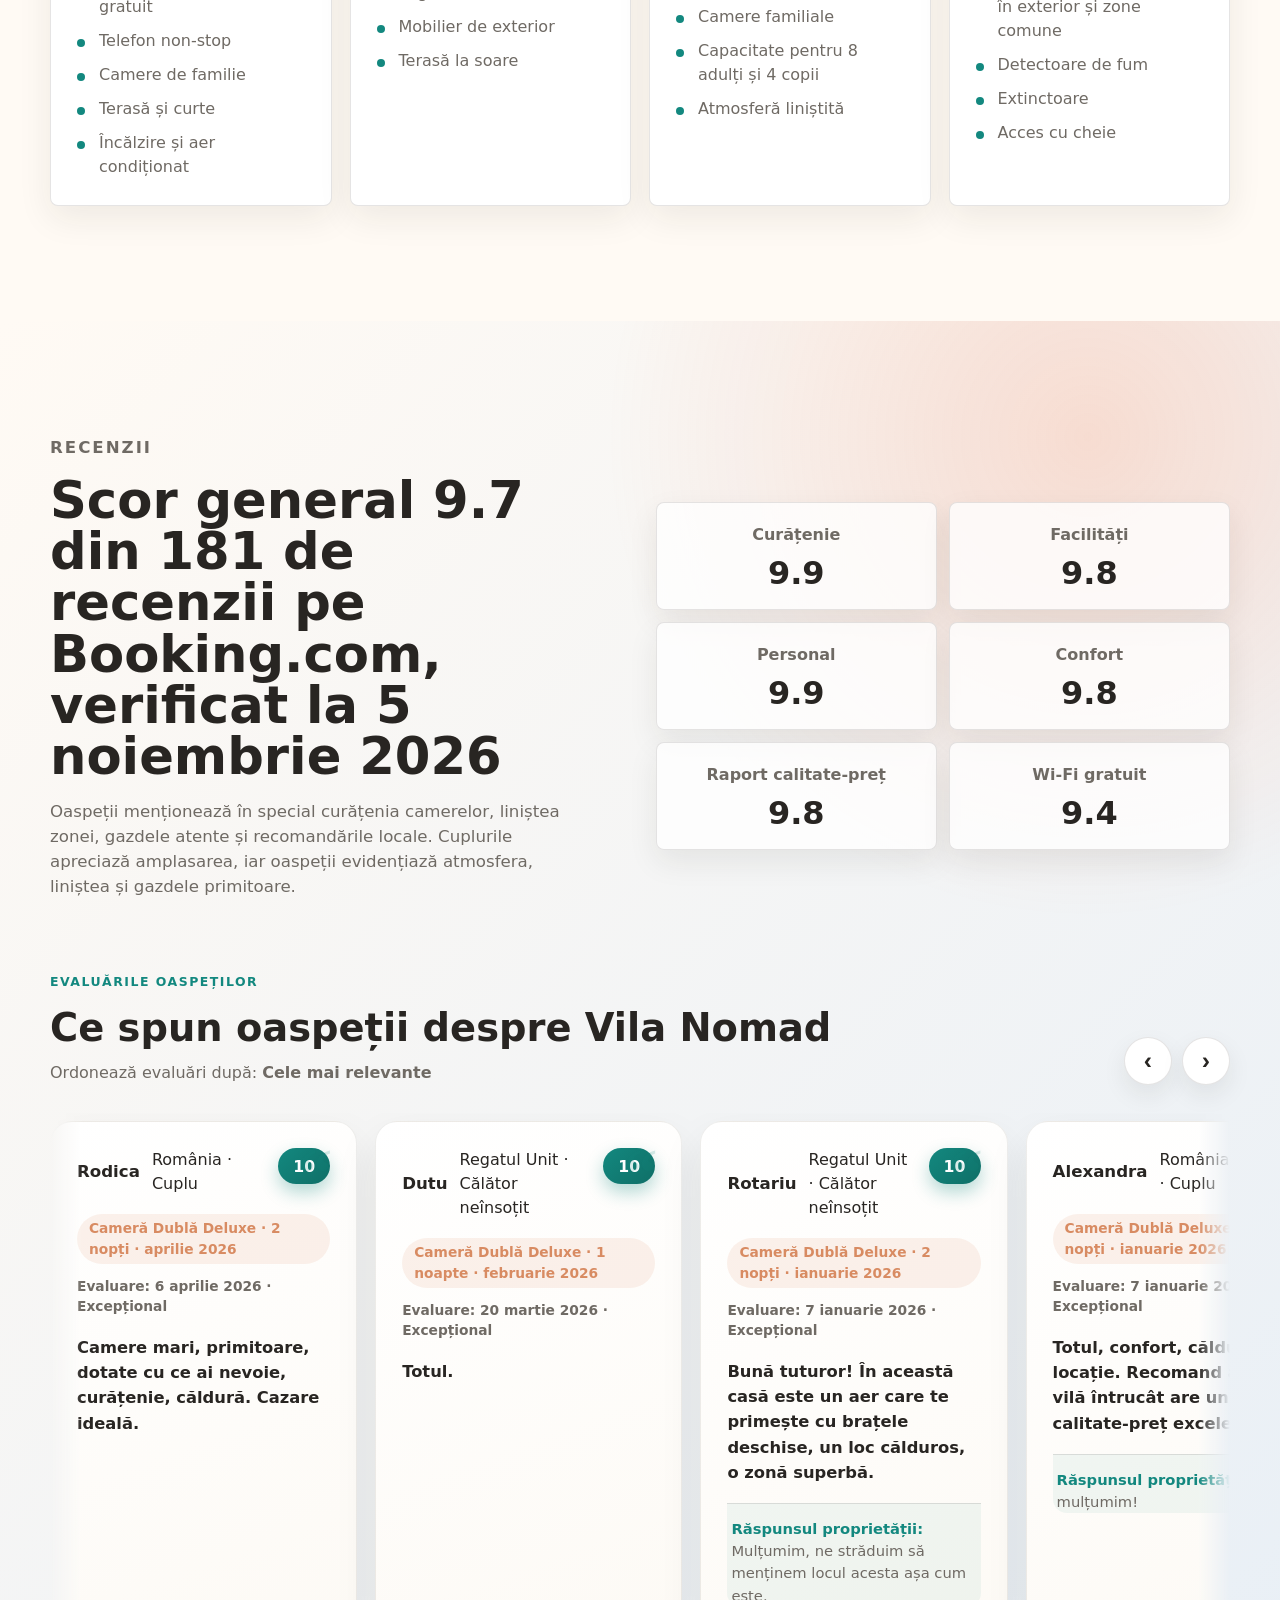
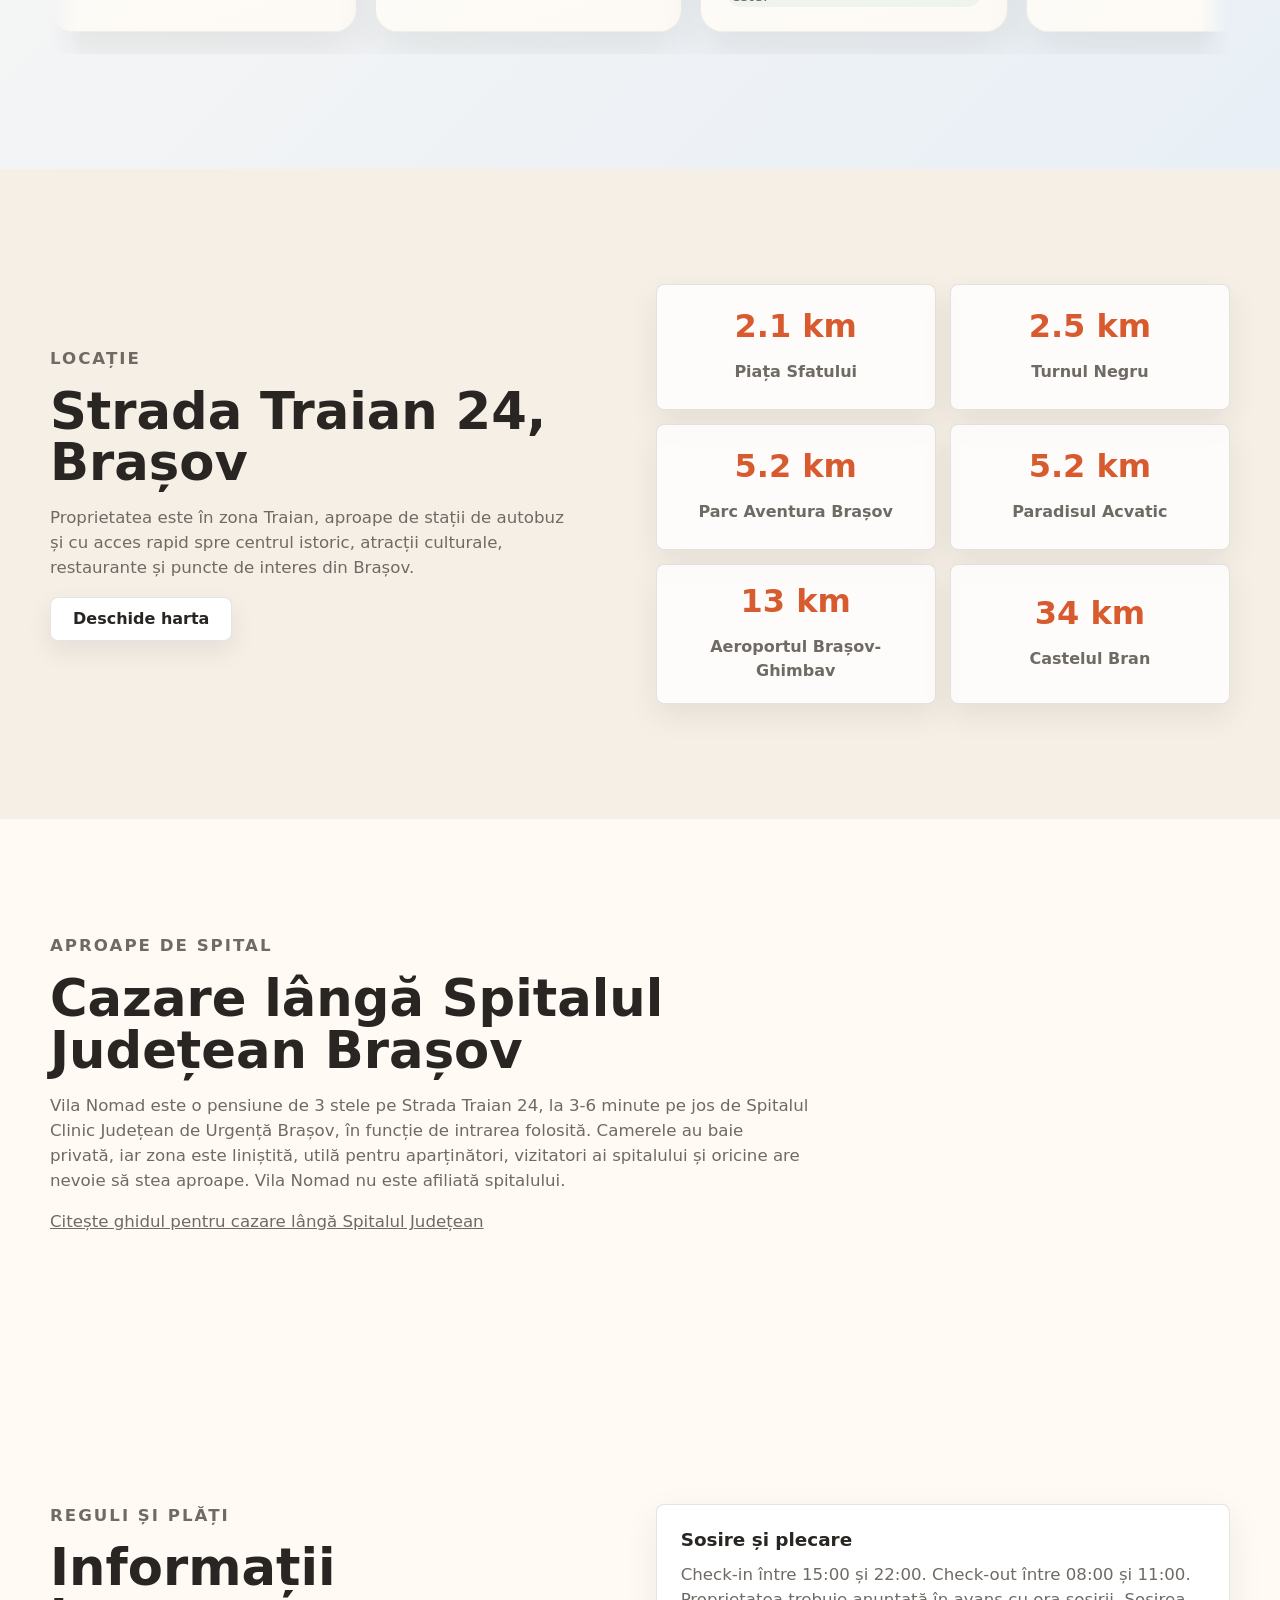
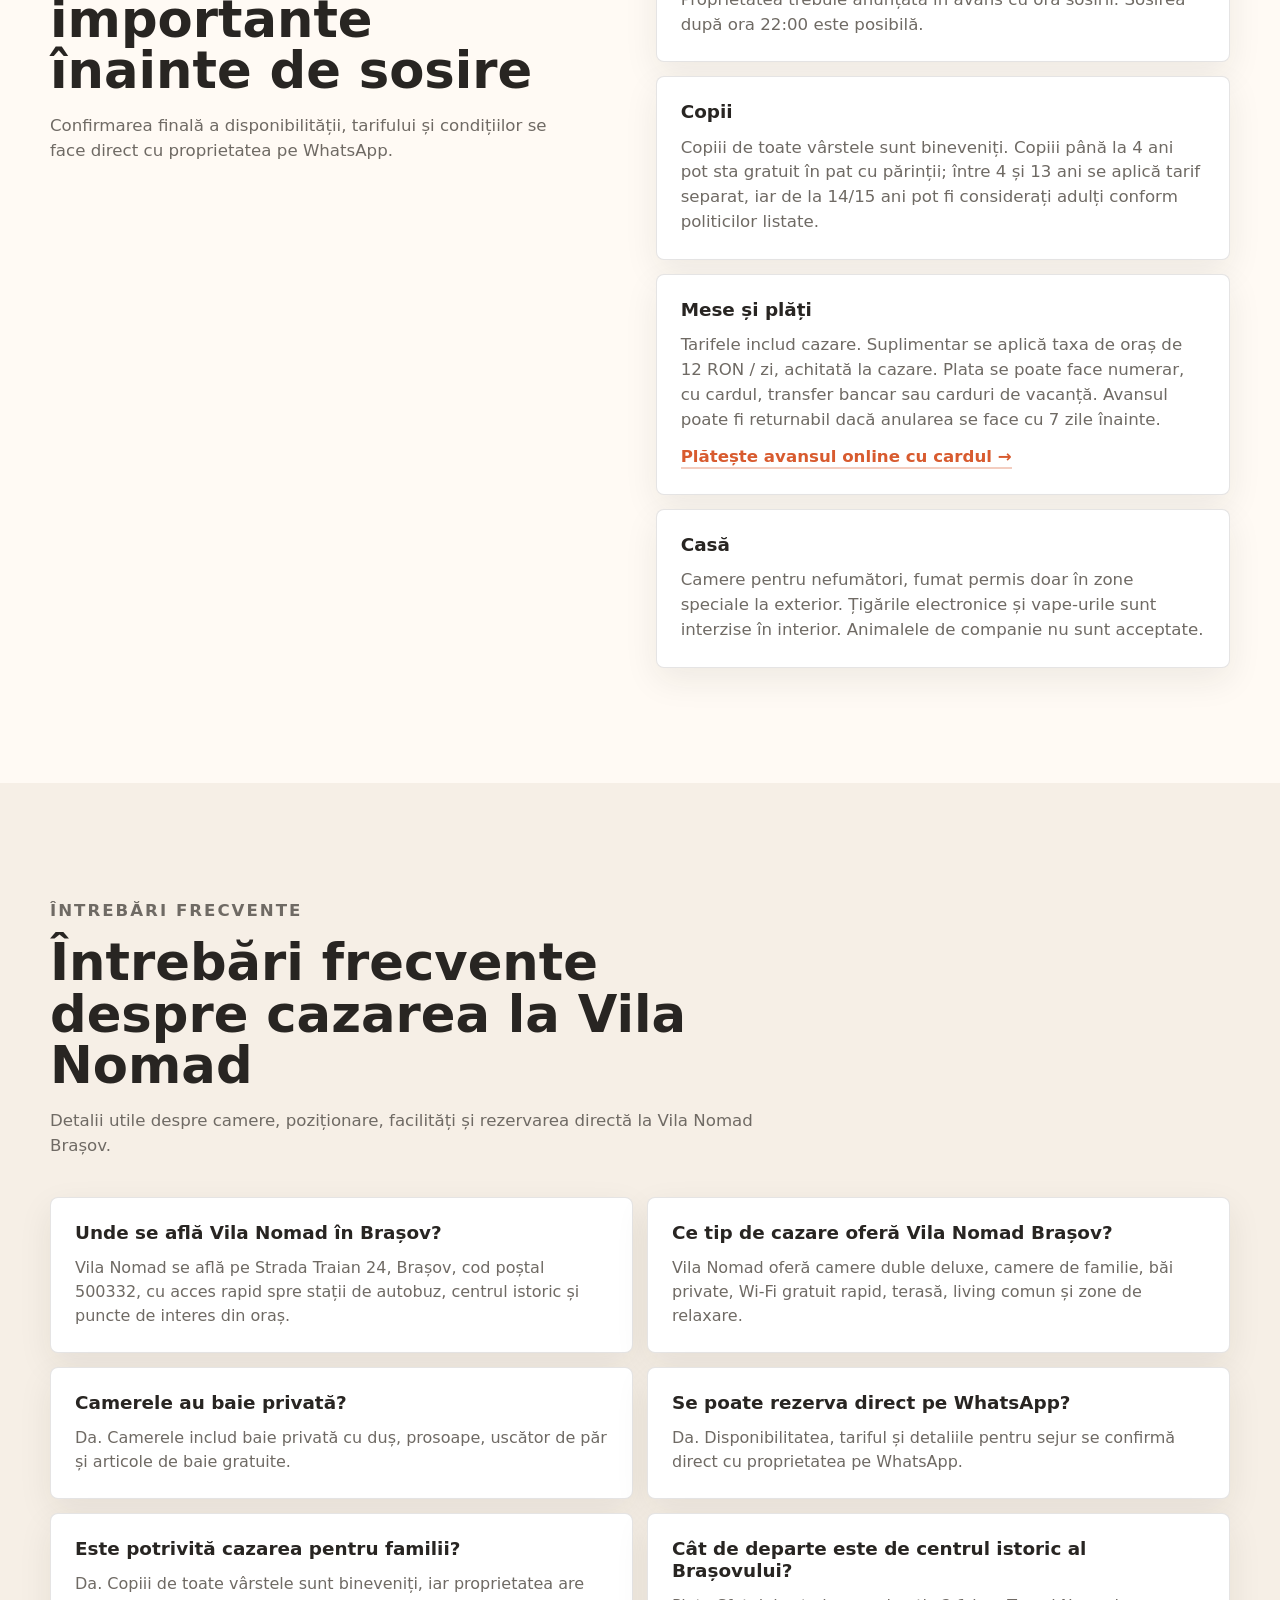
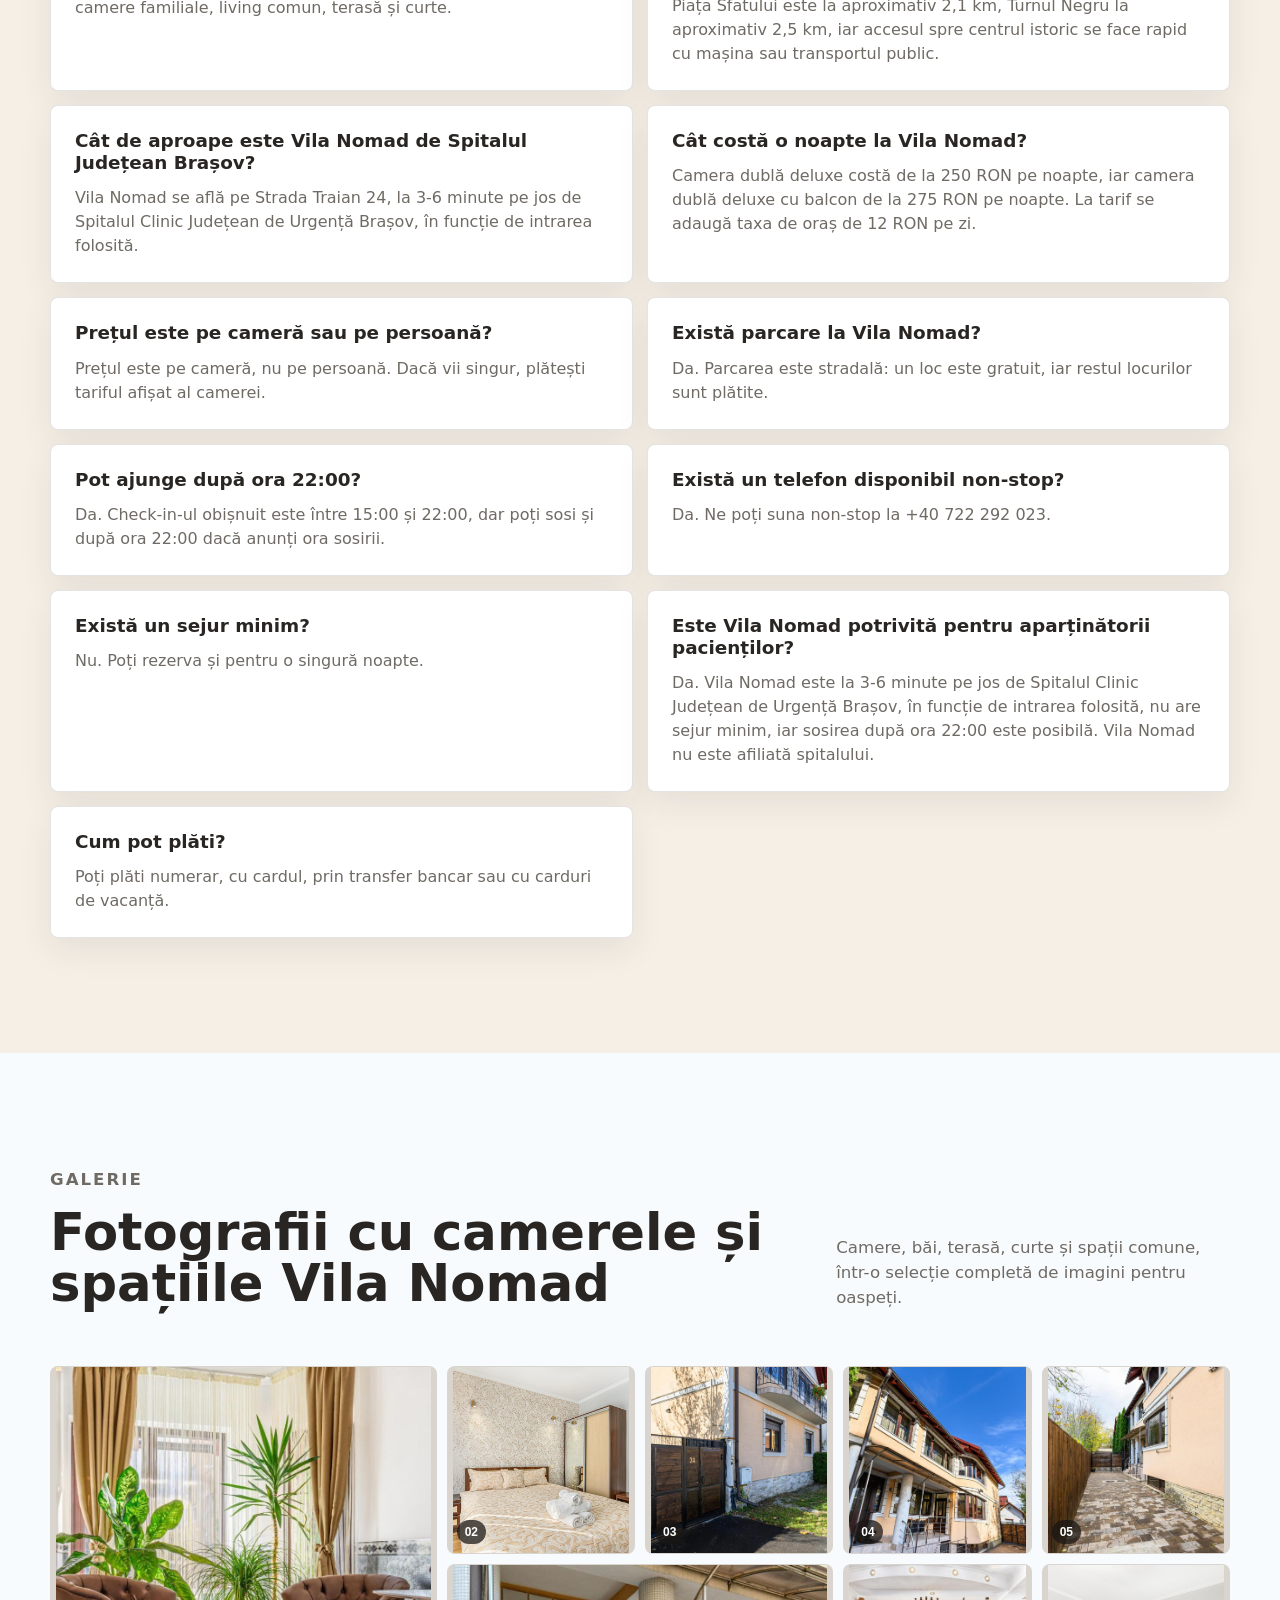
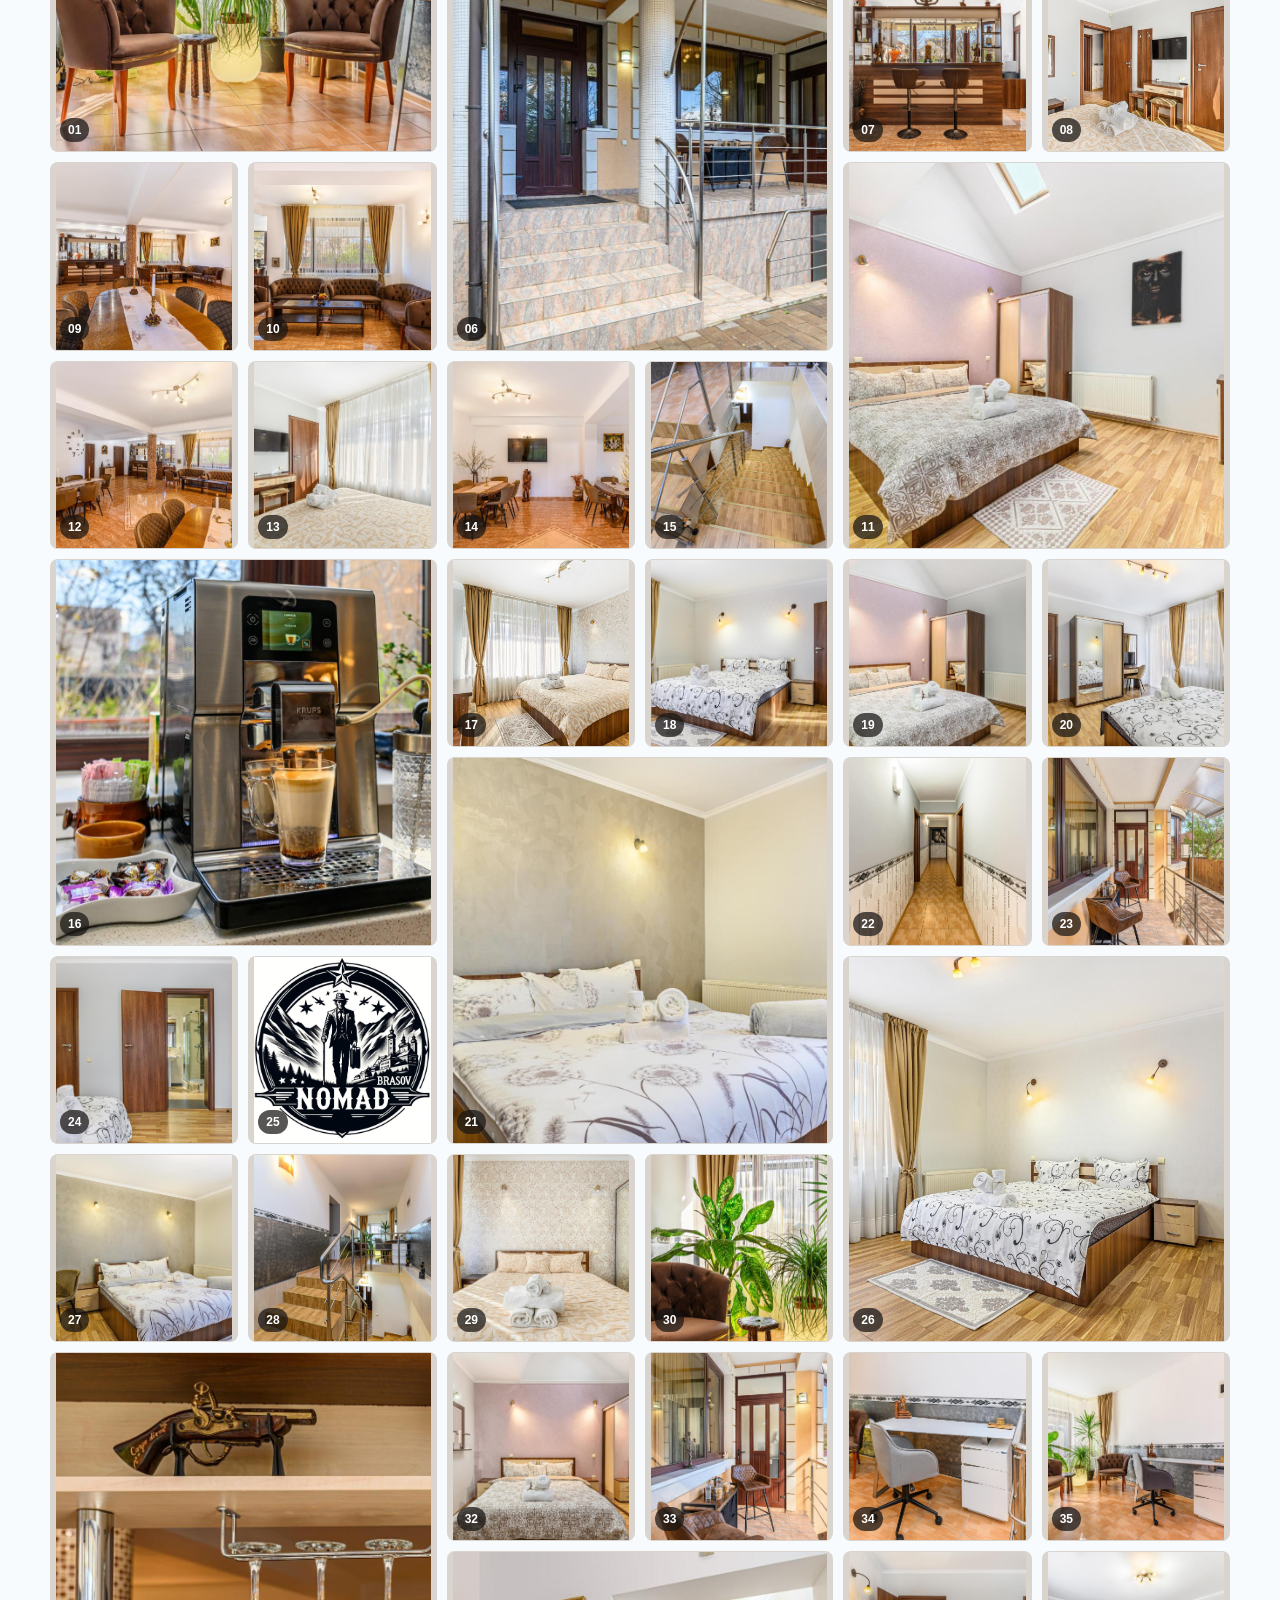
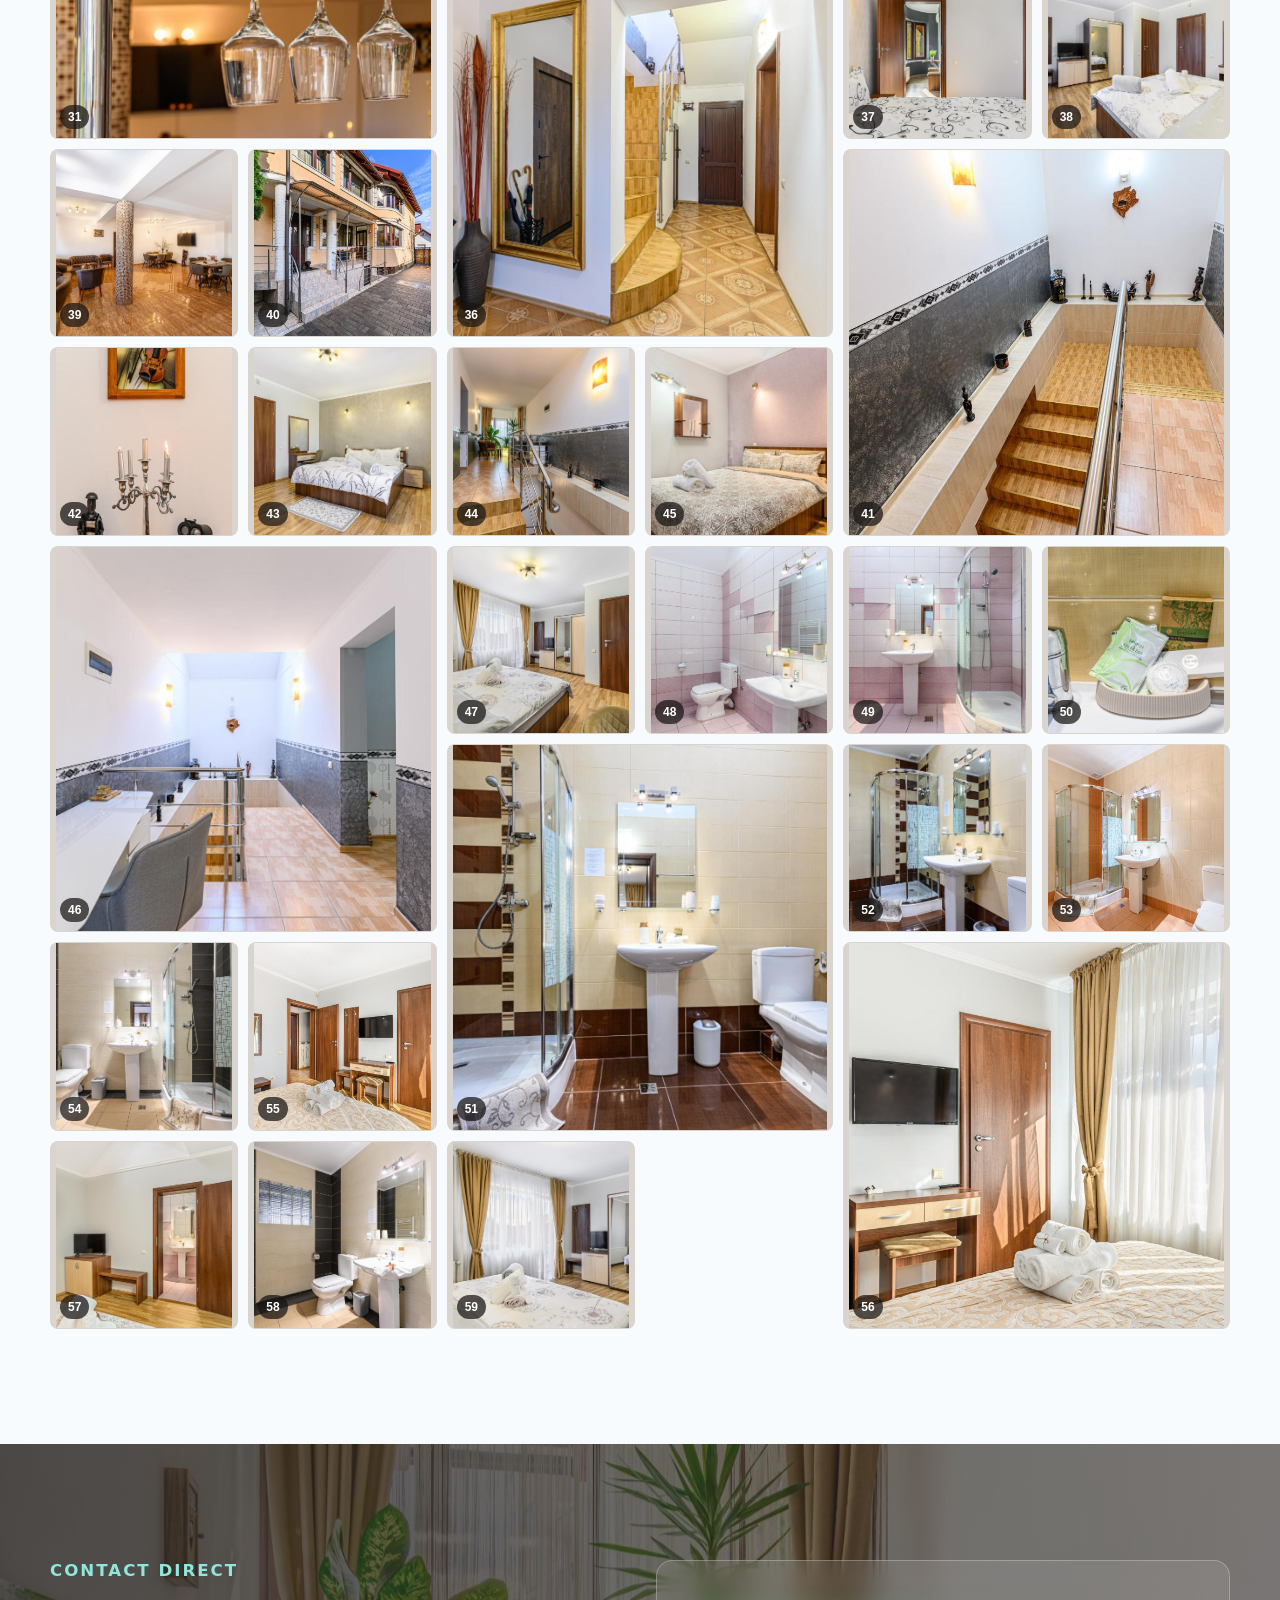
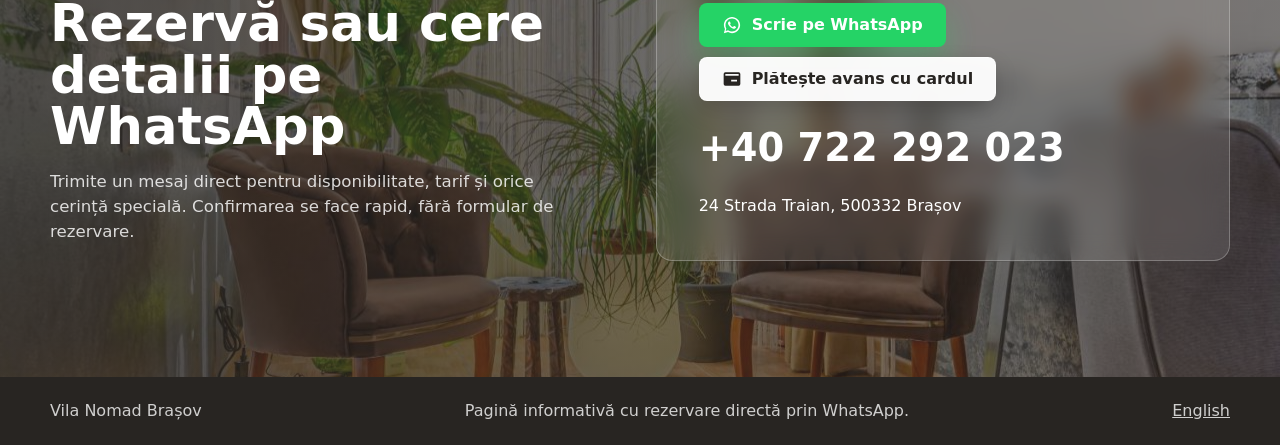
==== commit ca06908d: "Use descriptive section headings Co-Authored-By: Claude Opus 5.5 (1M context) <noreply@anthropic.com" ====
--- a/index.html
+++ b/index.html
@@ -326,7 +326,7 @@
         <div class="section-inner">
           <div class="section-heading">
             <p class="eyebrow">Camere</p>
-            <h2 id="rooms-title">Două tipuri de camere, gândite pentru odihnă și lucru</h2>
+            <h2 id="rooms-title">Camere duble cu baie privată, de la 250 RON pe noapte</h2>
             <p>
               Alegeți între camera dublă deluxe clasică sau varianta spațioasă cu balcon și vedere la oraș.
               Ambele cu baie privată, Wi-Fi gratuit rapid și atmosferă liniștită.
@@ -459,7 +459,7 @@
         <div class="section-inner">
           <div class="section-heading">
             <p class="eyebrow">Facilități</p>
-            <h2 id="amenities-title">Tot ce ai nevoie pentru un sejur simplu și confortabil</h2>
+            <h2 id="amenities-title">Facilități: Wi-Fi rapid, aer condiționat, terasă și parcare</h2>
           </div>
           <div class="amenity-grid">
             <article>
@@ -530,7 +530,7 @@
           <div class="guest-reviews-top">
             <div>
               <p class="eyebrow">Evaluările oaspeților</p>
-              <h3 id="guest-reviews-title">Experiențe recente la Vila Nomad</h3>
+              <h3 id="guest-reviews-title">Ce spun oaspeții despre Vila Nomad</h3>
               <p>Ordonează evaluări după: <strong>Cele mai relevante</strong></p>
             </div>
             <div class="review-controls" aria-label="Navigare evaluări">
@@ -716,7 +716,7 @@
         <div class="section-inner">
           <div class="section-heading">
             <p class="eyebrow">Întrebări frecvente</p>
-            <h2 id="faq-title">Cazare Brașov: răspunsuri rapide înainte de rezervare</h2>
+            <h2 id="faq-title">Întrebări frecvente despre cazarea la Vila Nomad</h2>
             <p>
               Detalii utile despre camere, poziționare, facilități și rezervarea directă la Vila Nomad Brașov.
             </p>
@@ -791,7 +791,7 @@
           <div class="section-heading gallery-heading">
             <div>
               <p class="eyebrow">Galerie</p>
-              <h2 id="gallery-title">59 de fotografii ale proprietății</h2>
+              <h2 id="gallery-title">Fotografii cu camerele și spațiile Vila Nomad</h2>
             </div>
             <p>Camere, băi, terasă, curte și spații comune, într-o selecție completă de imagini pentru oaspeți.</p>
           </div>
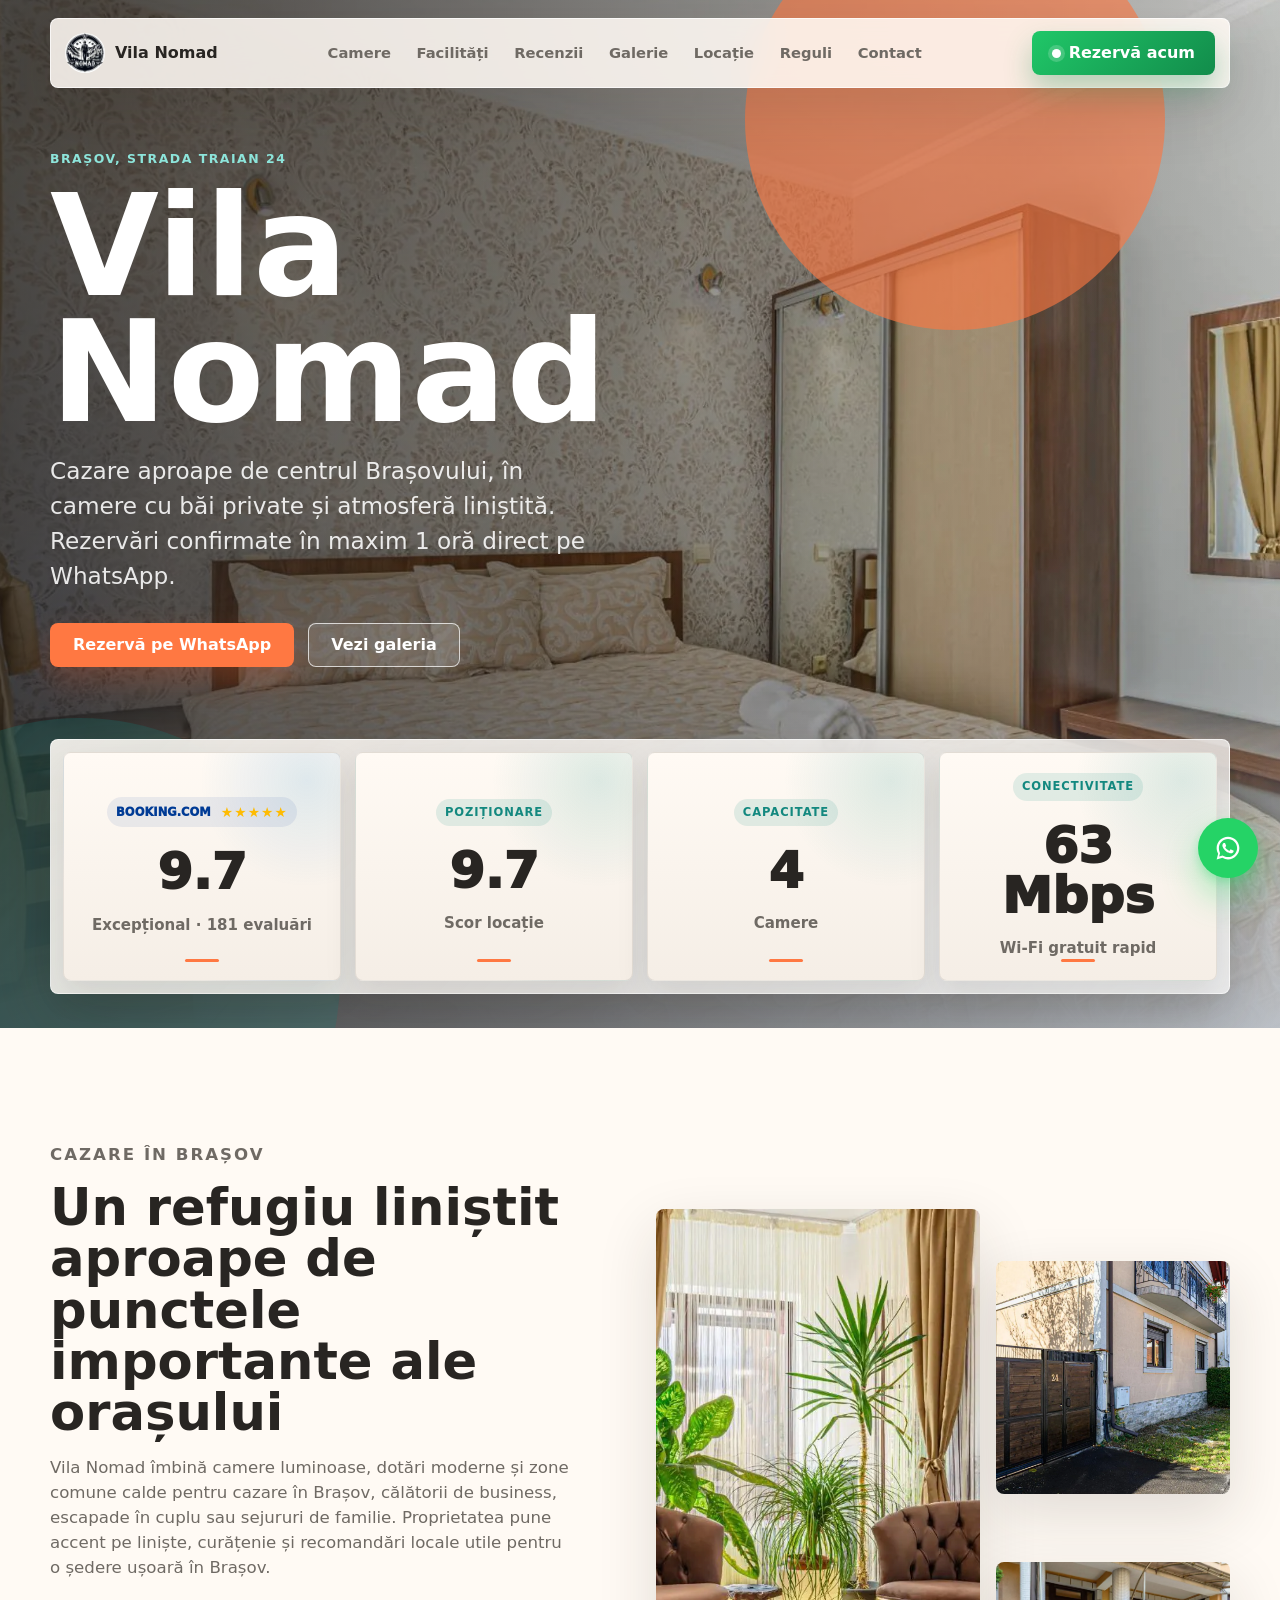
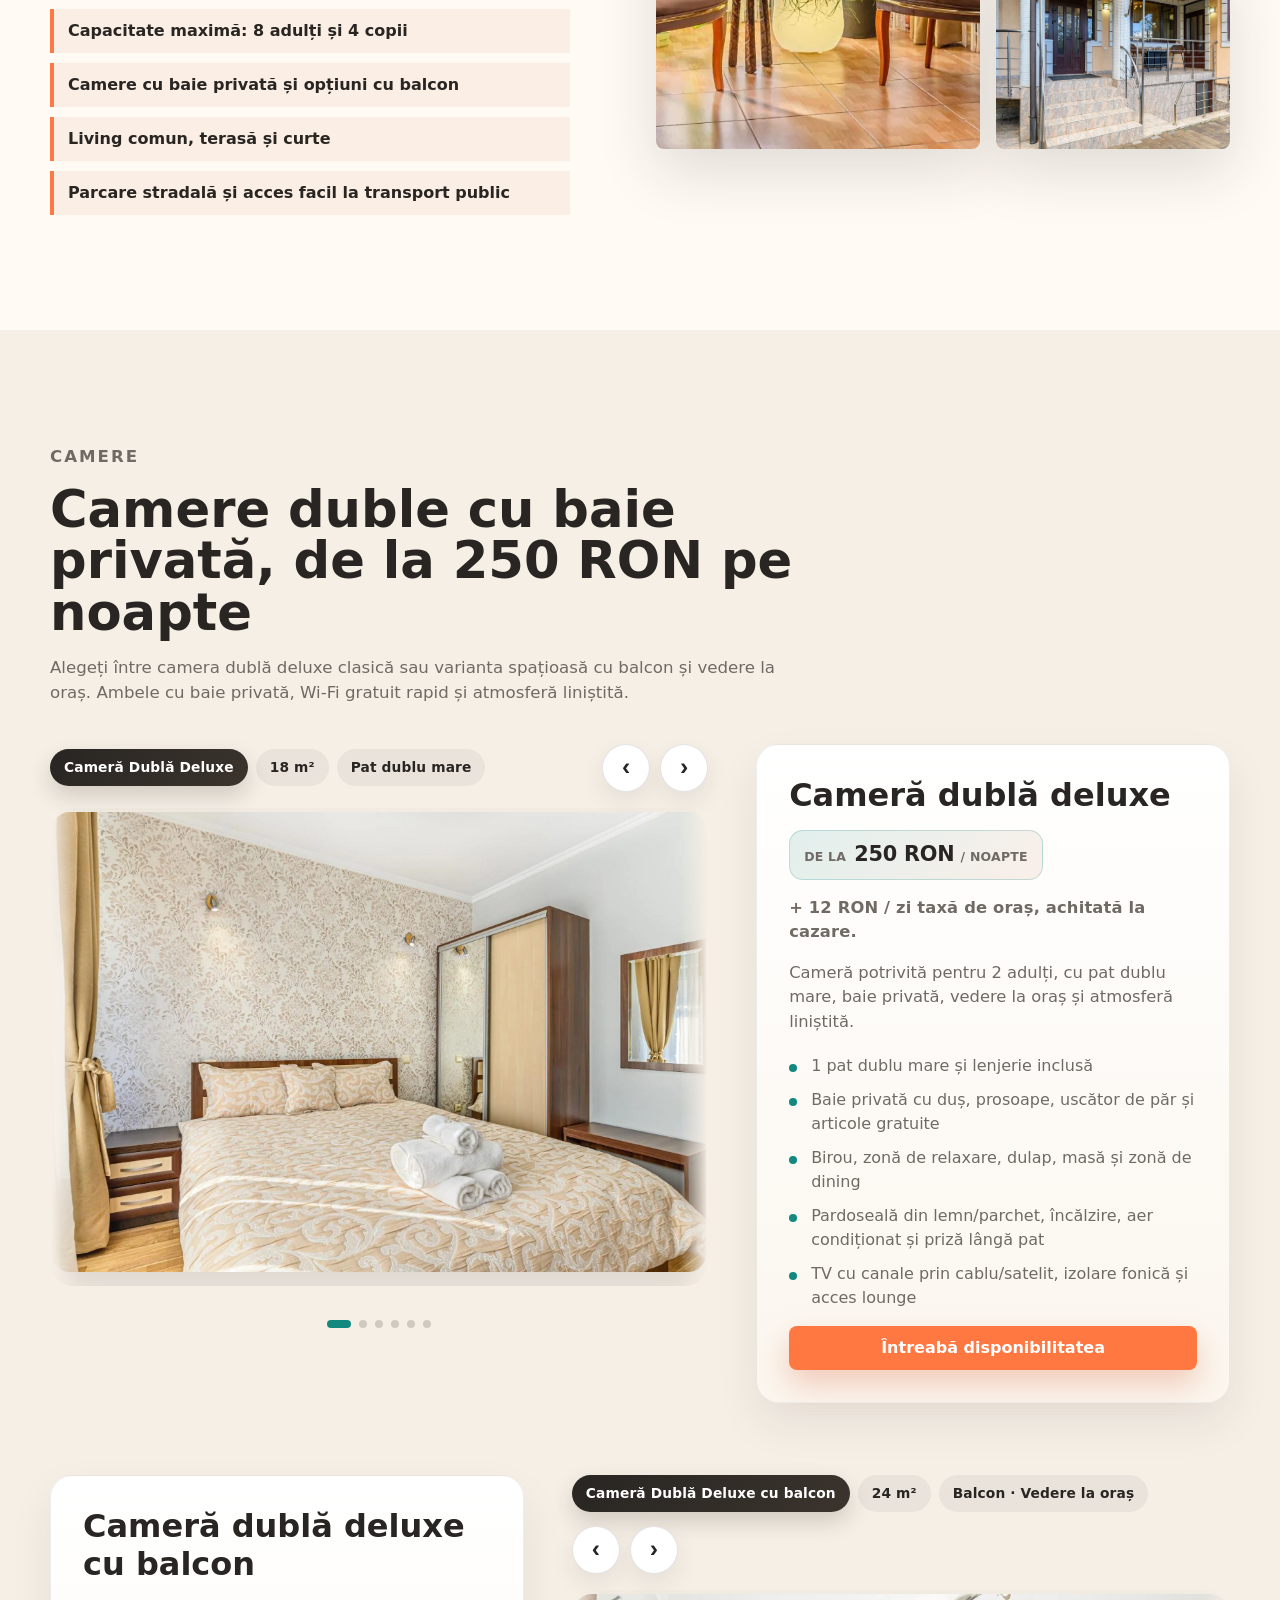
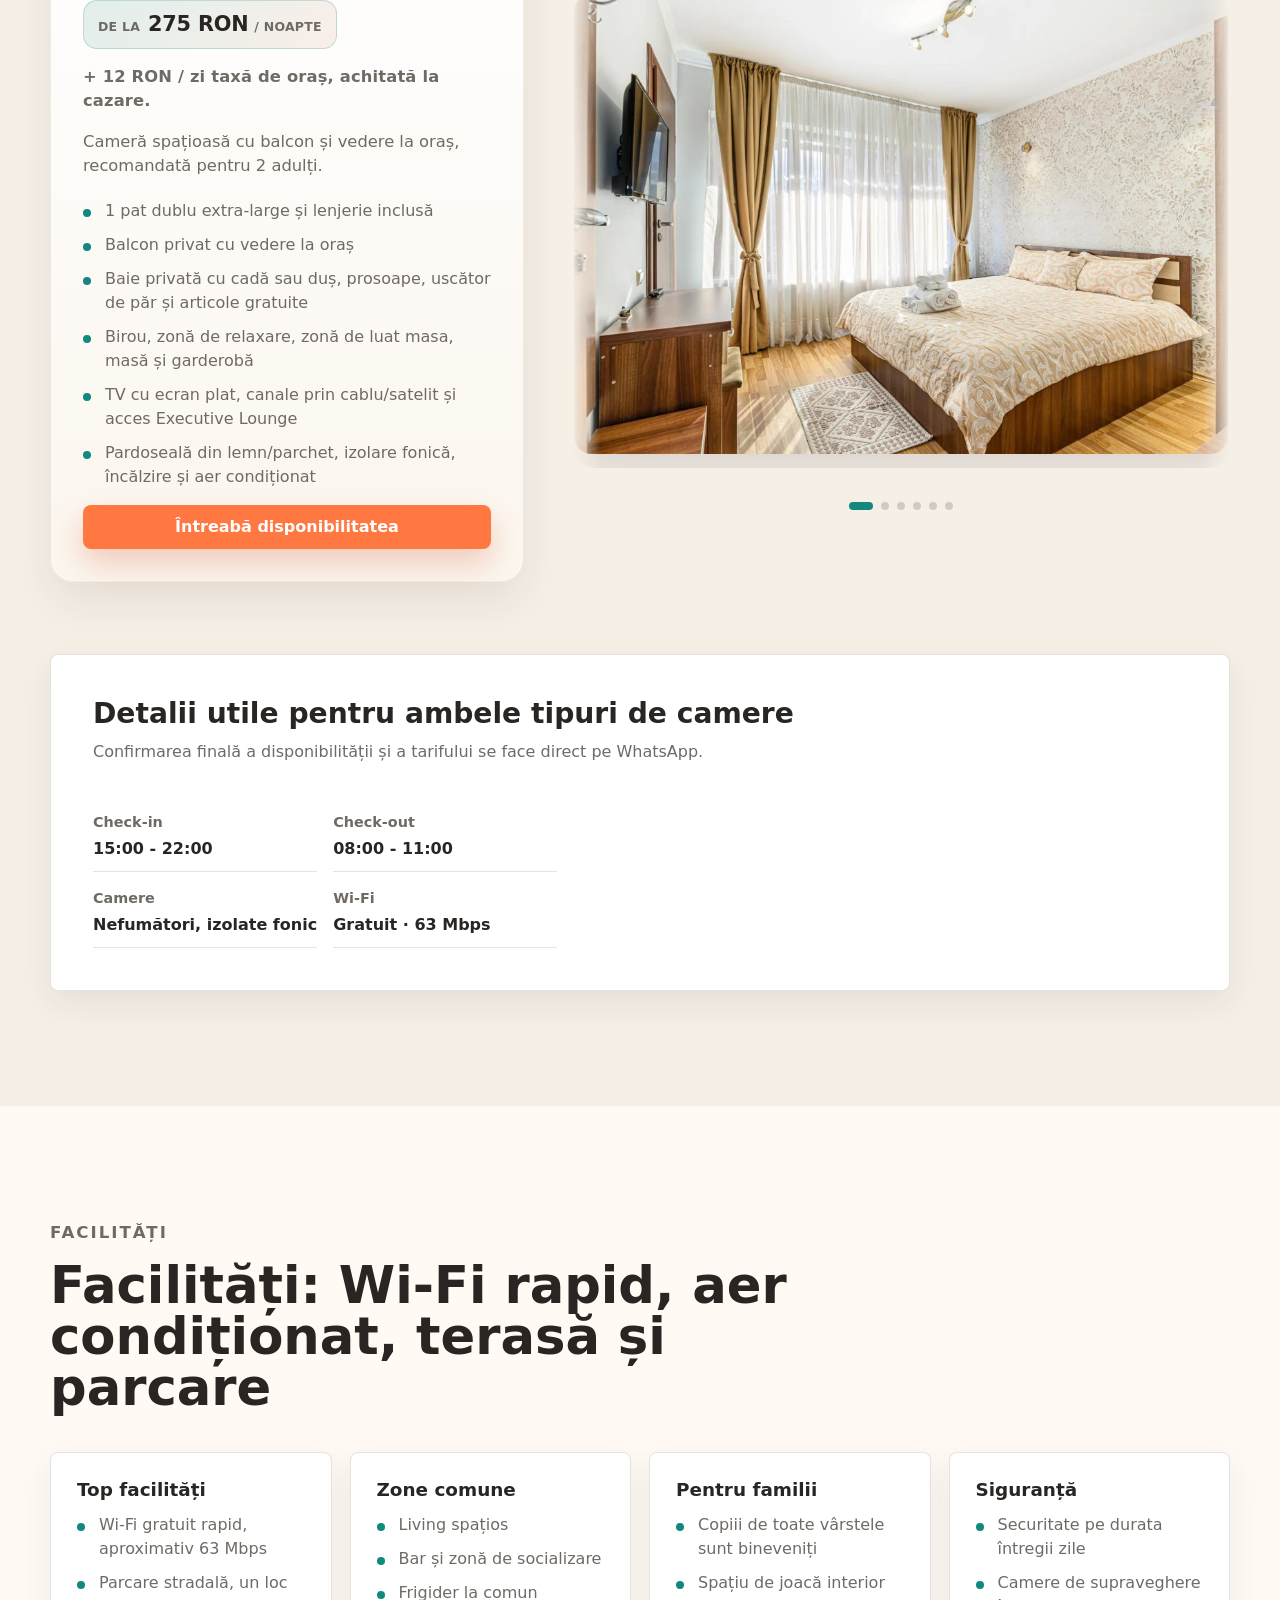
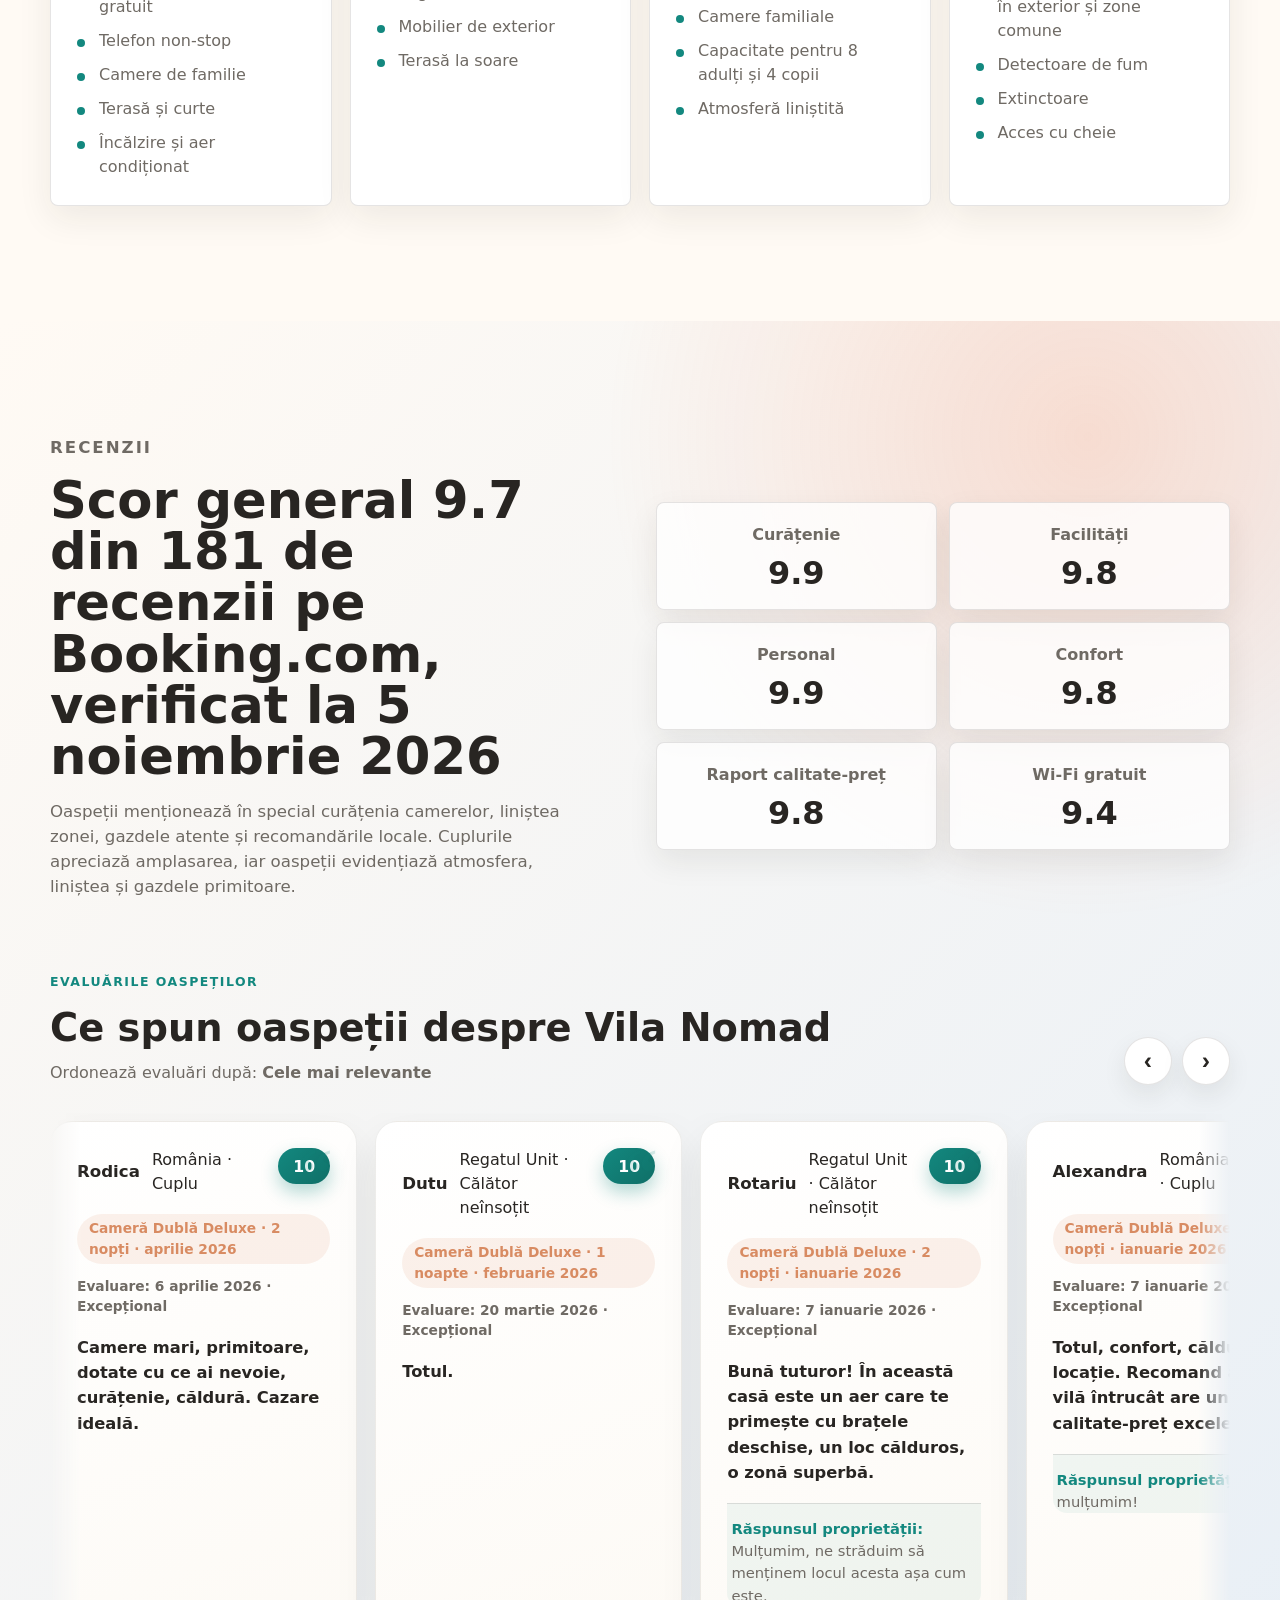
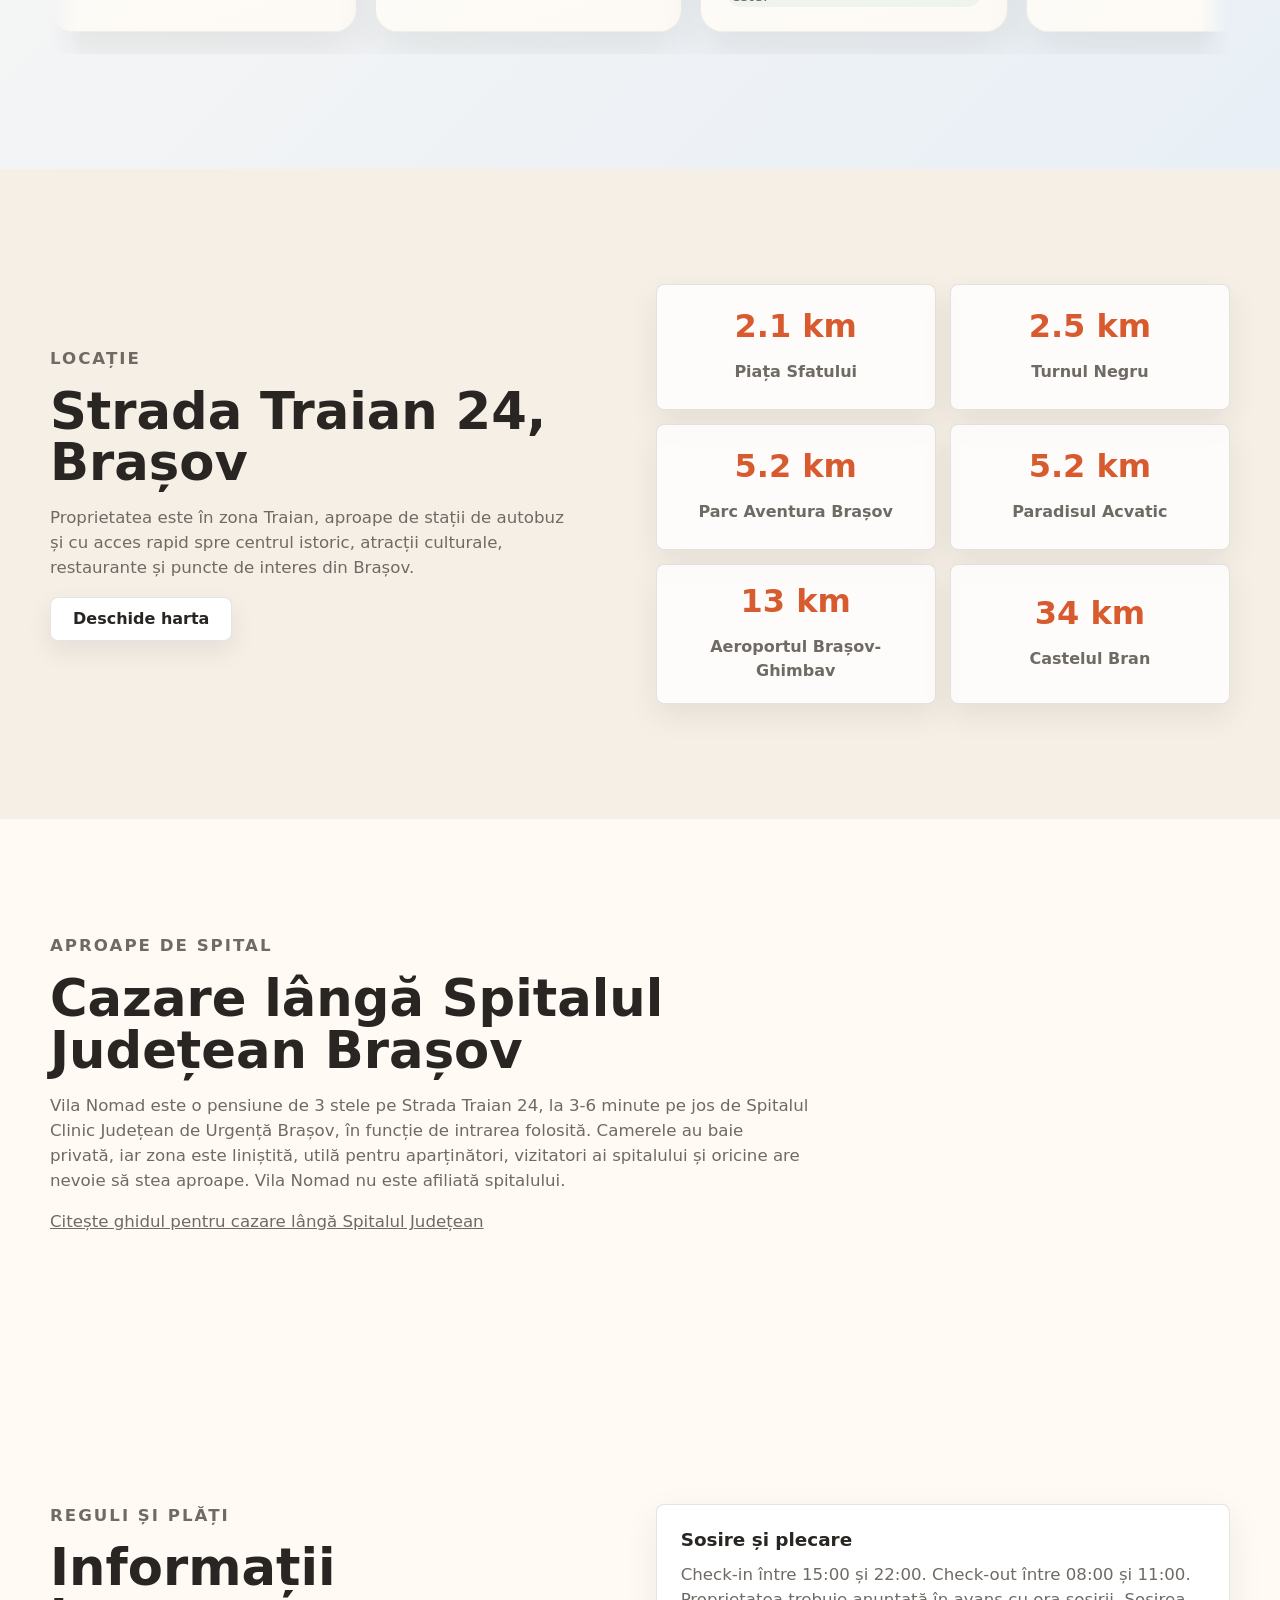
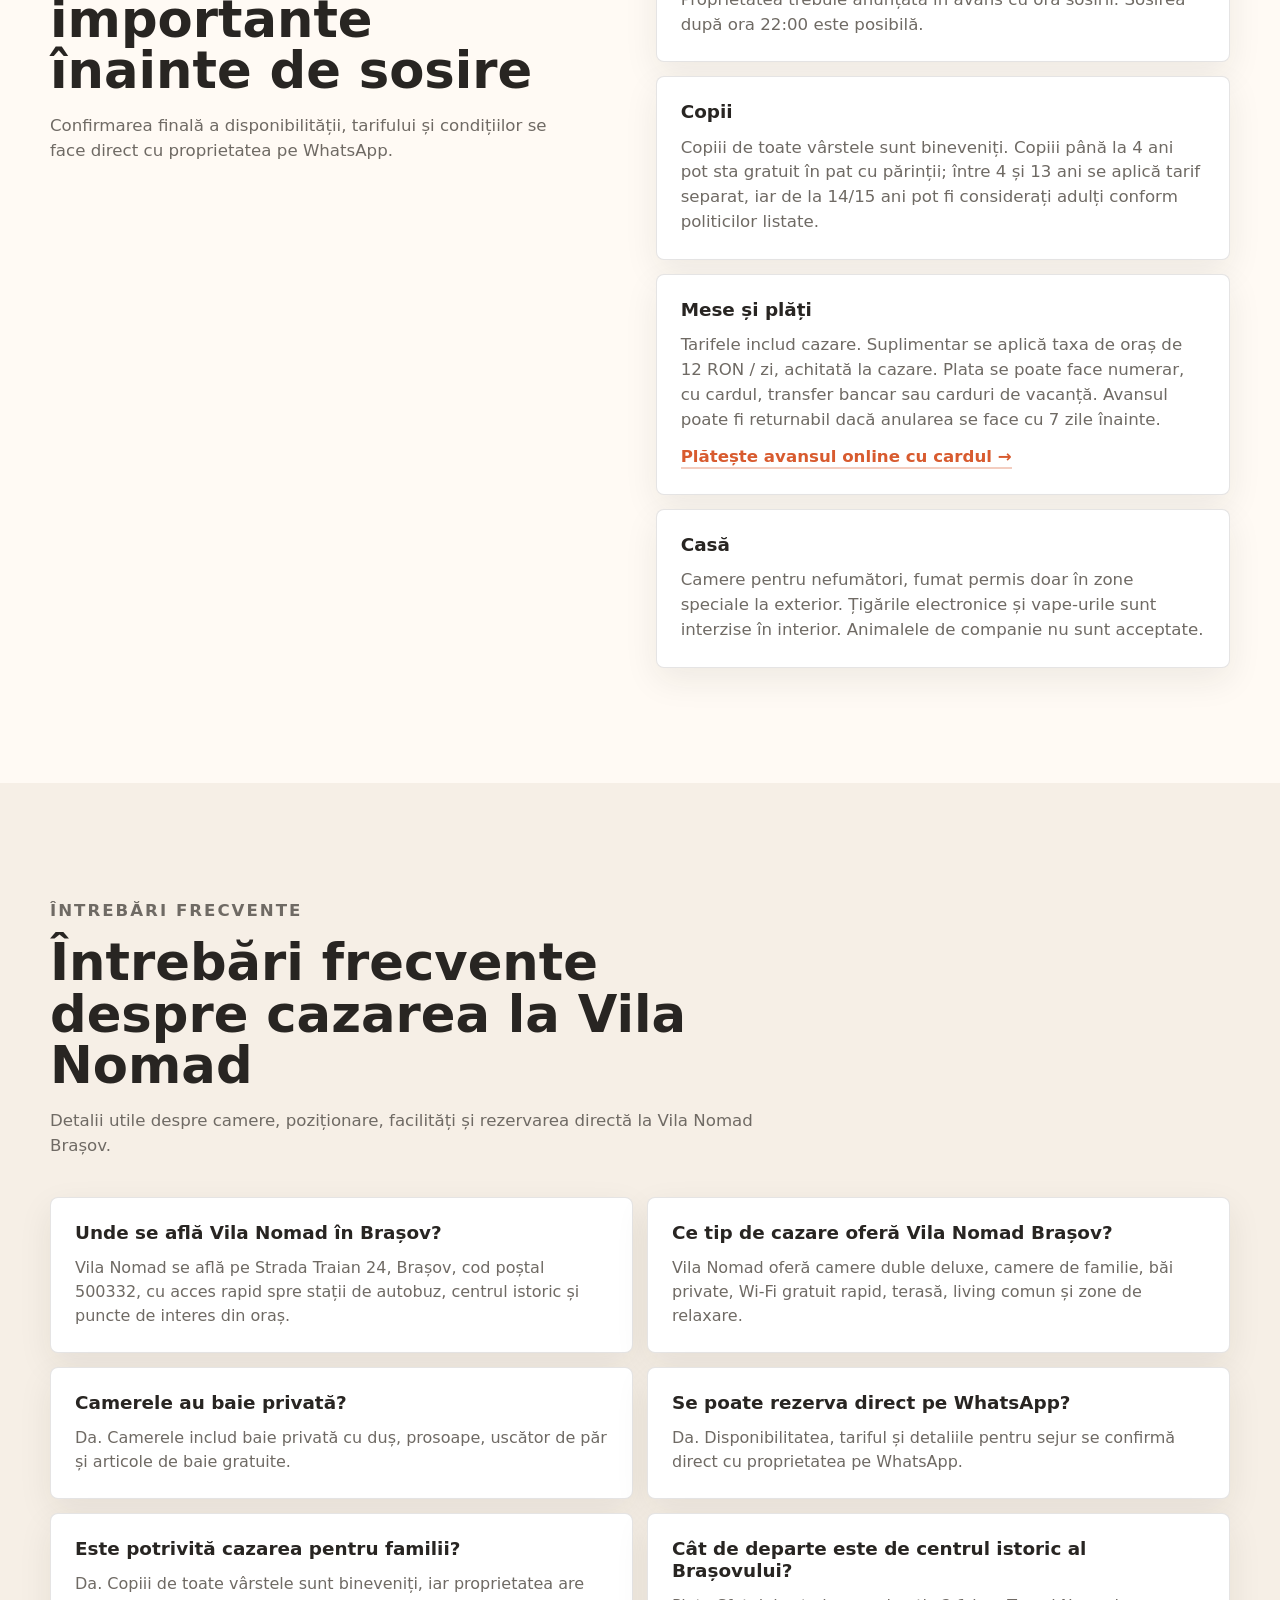
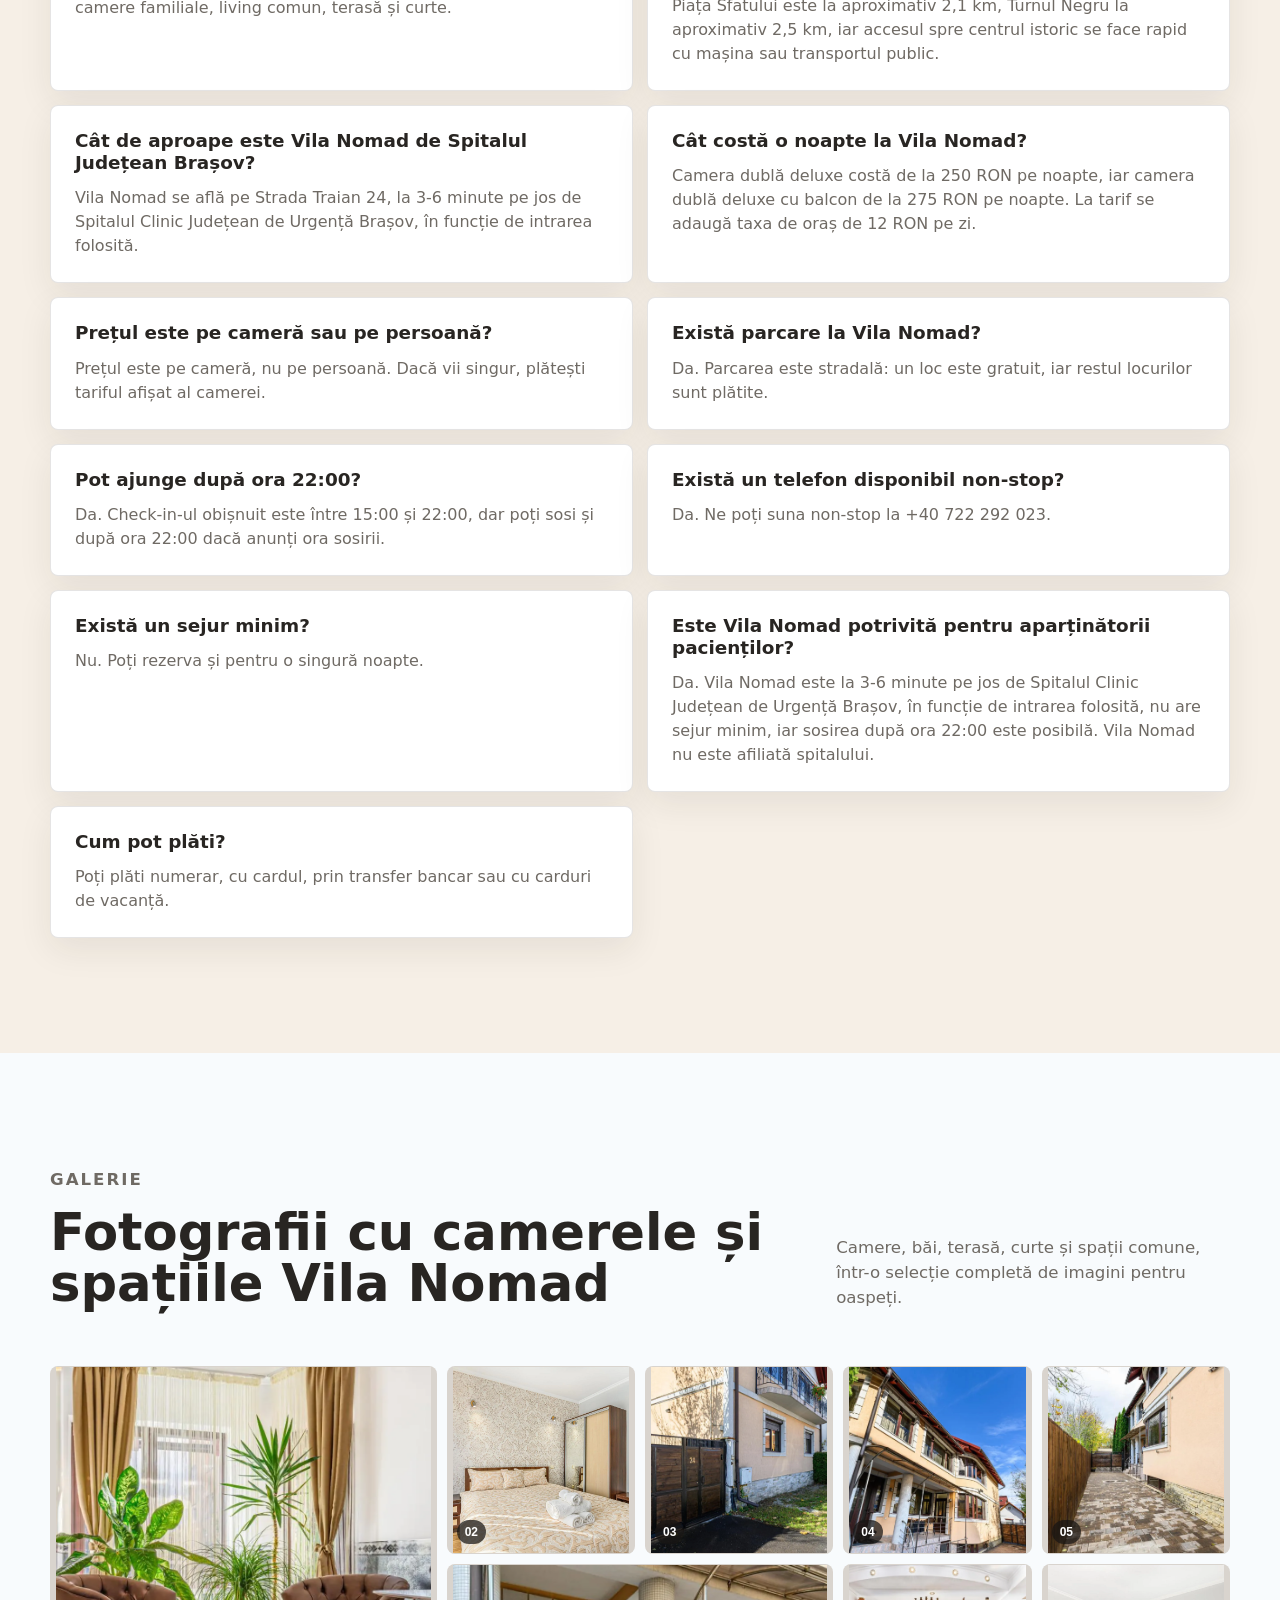
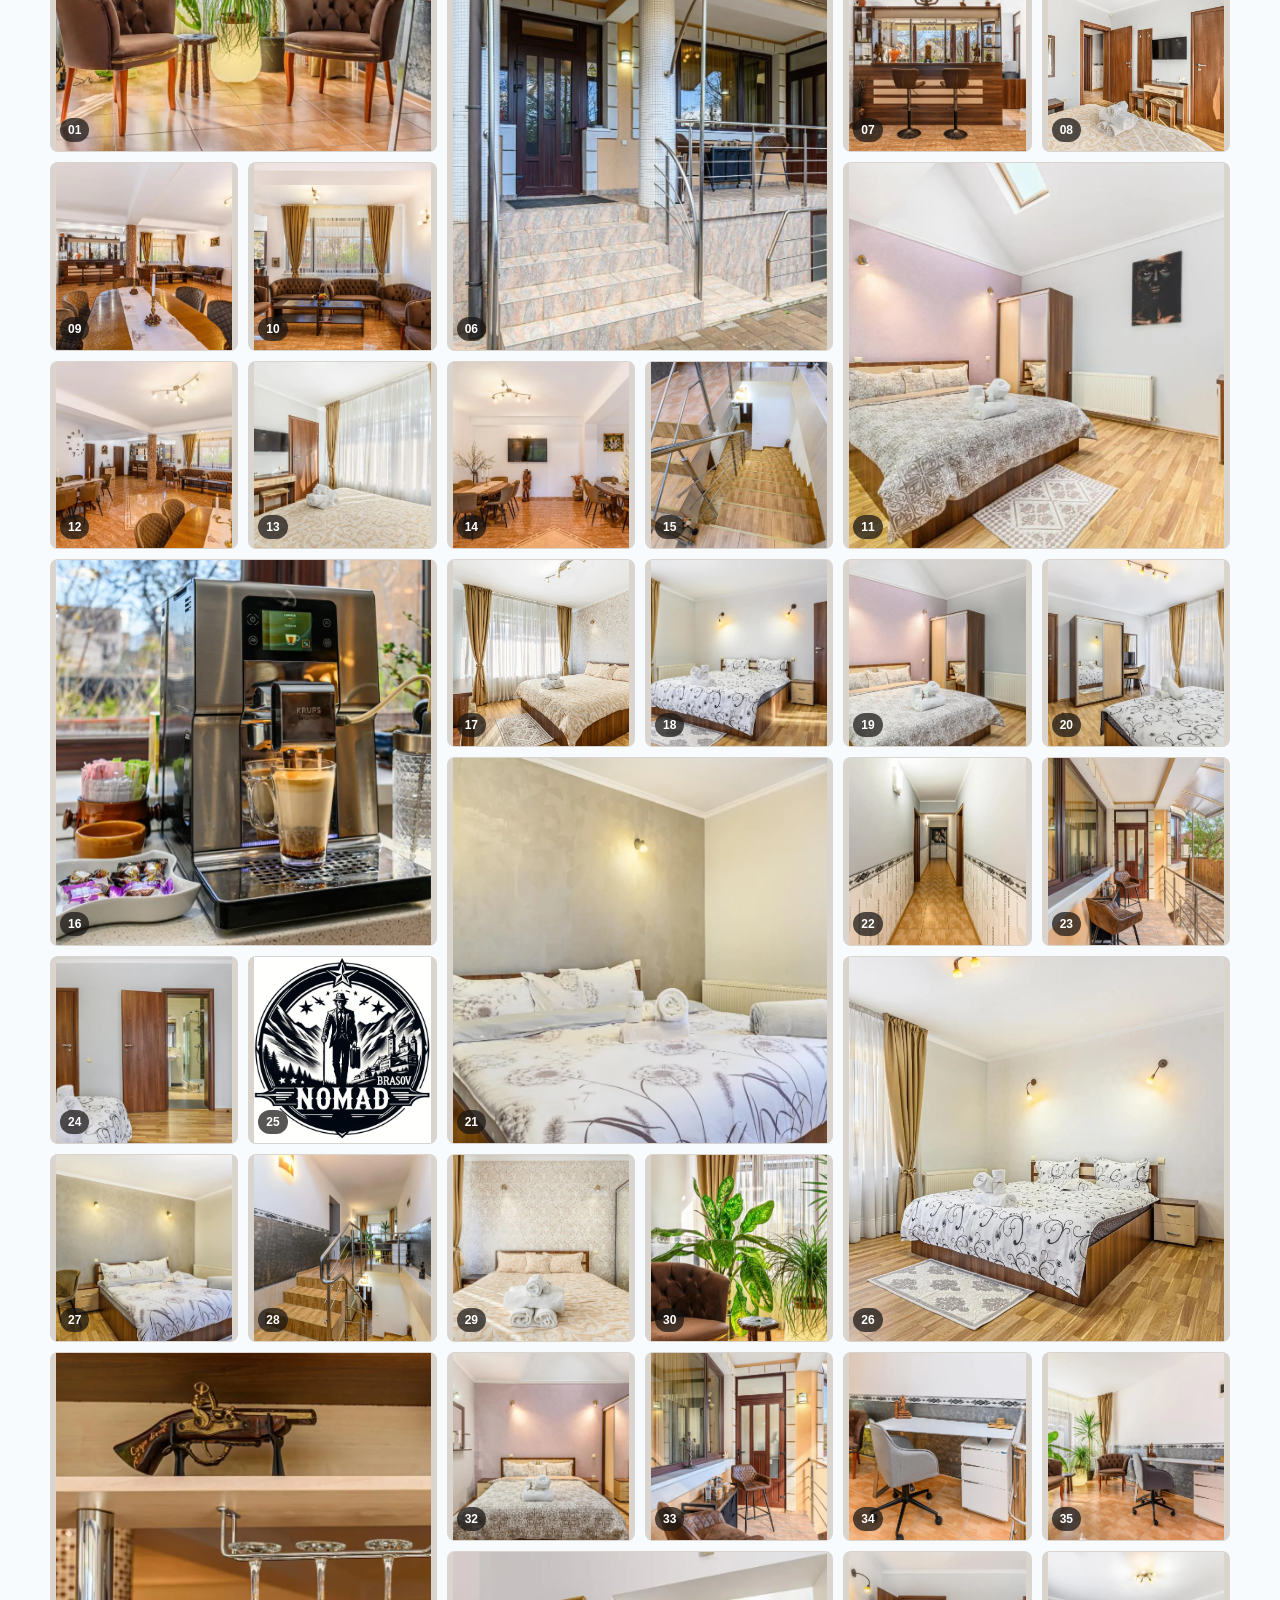
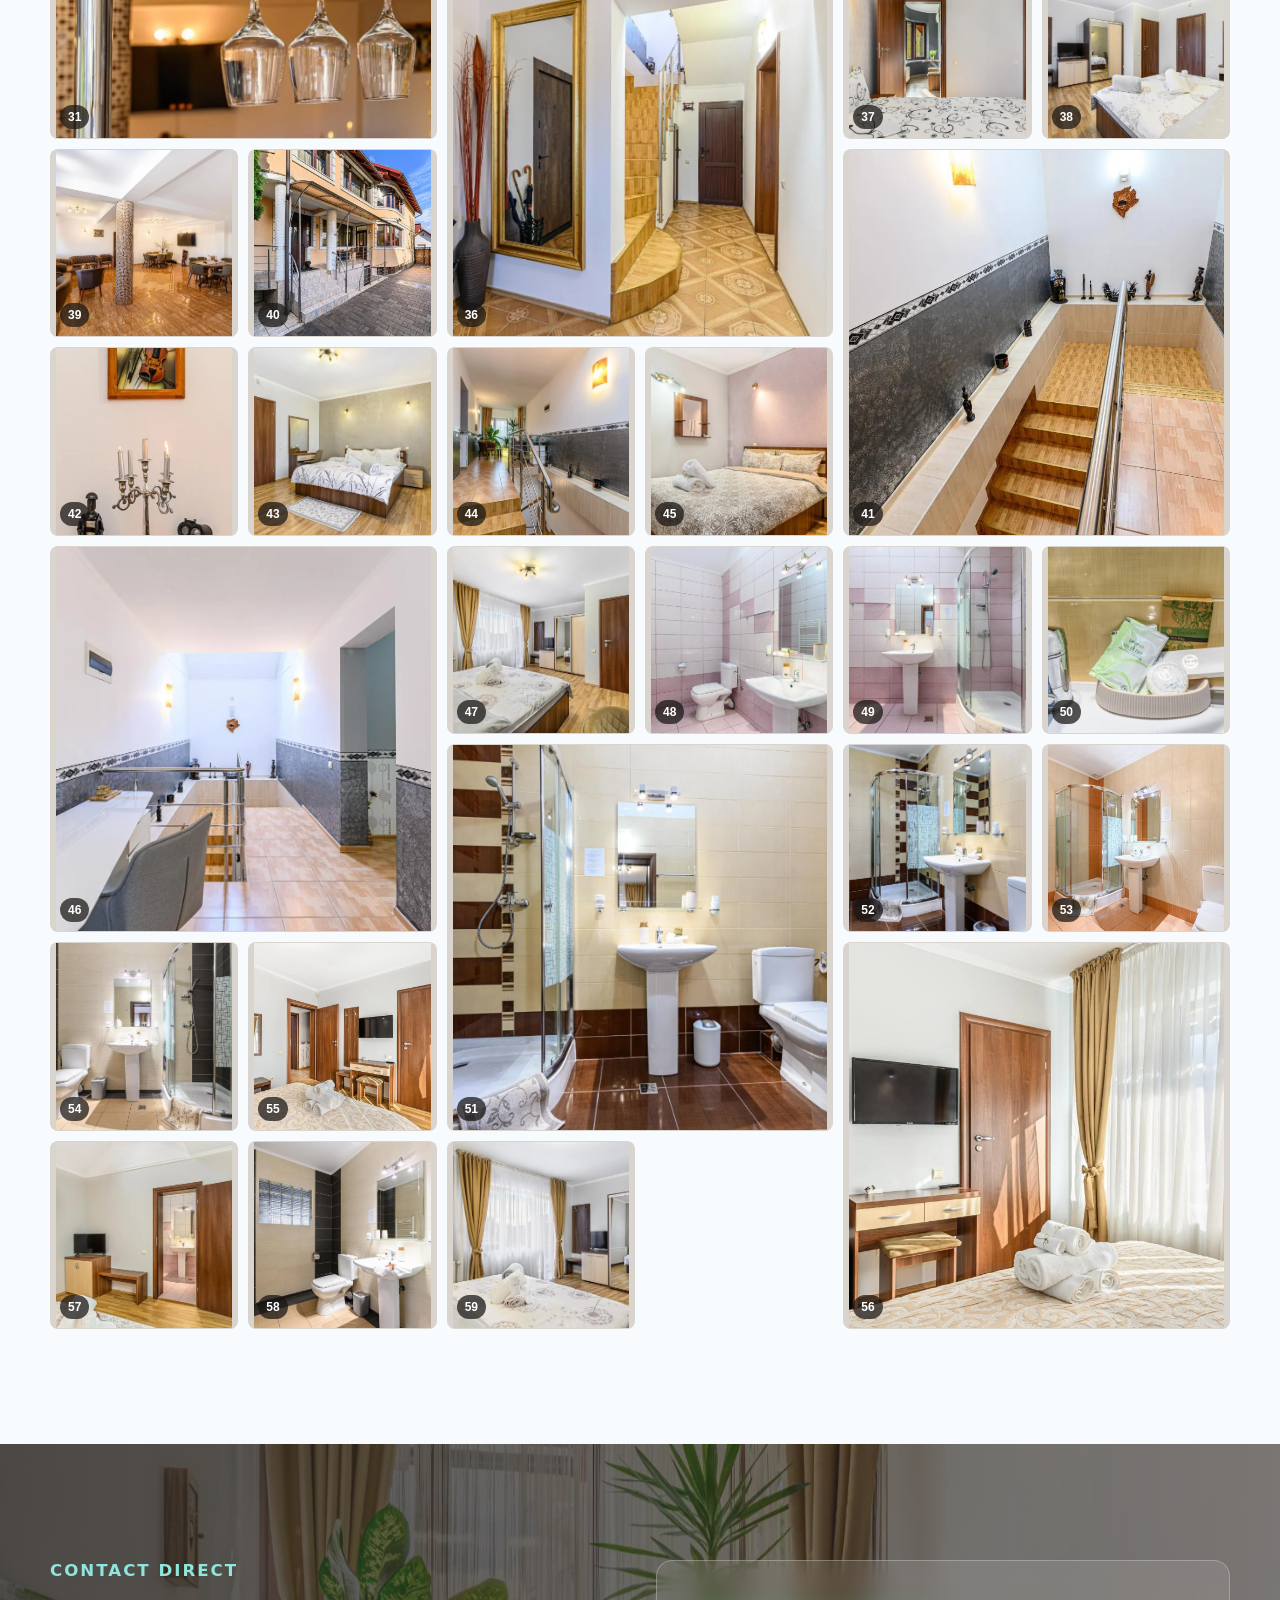
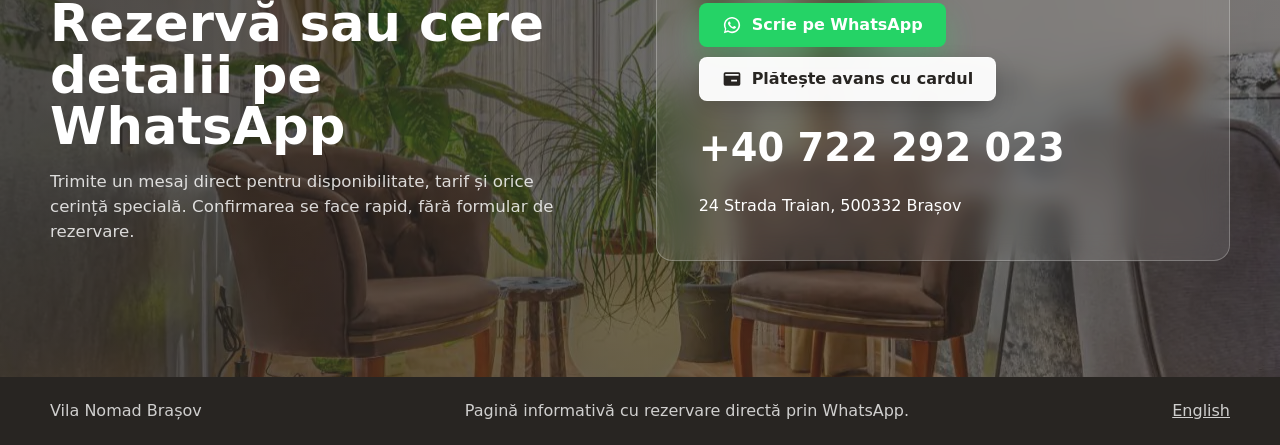
==== commit fe5f4844: "Restore LCP reporting and fix technical audit findings Smooth scrolling on the snap carousels stoppe" ====
--- a/index.html
+++ b/index.html
@@ -8,6 +8,7 @@
       name="description"
       content="Vila Nomad, pensiune în Brașov pe Strada Traian 24, la 3-6 minute pe jos de Spitalul Județean: camere cu baie privată, Wi-Fi rapid, terasă, living comun și rezervare directă pe WhatsApp."
     >
+    <meta name="robots" content="index, follow, max-image-preview:large">
     <meta name="theme-color" content="#f6f0e9">
     <meta name="msvalidate.01" content="2DE4CB47C729E8668CB5921BCAA3D6A8">
     <link rel="canonical" href="https://www.vilanomad.ro/">
@@ -24,8 +25,19 @@
     <link rel="icon" type="image/png" sizes="32x32" href="assets/favicon-32x32.png">
     <link rel="icon" type="image/png" sizes="512x512" href="assets/icon-512.png">
     <link rel="apple-touch-icon" sizes="180x180" href="assets/apple-touch-icon.png">
-    <link rel="preload" as="image" href="assets/photos/vila-nomad-brasov-camera-dubla-cu-pat-queen-si-prosoape-pregatite-02.jpeg">
+    <link rel="preload" as="image" href="assets/photos/vila-nomad-brasov-camera-dubla-cu-pat-queen-si-prosoape-pregatite-02.webp">
     <link rel="stylesheet" href="styles.css">
+    <script type="application/ld+json">
+      {
+        "@context": "https://schema.org",
+        "@type": "WebSite",
+        "@id": "https://www.vilanomad.ro/#website",
+        "url": "https://www.vilanomad.ro/",
+        "name": "Vila Nomad",
+        "inLanguage": ["ro", "en"],
+        "publisher": { "@id": "https://www.vilanomad.ro/#vila-nomad-brasov" }
+      }
+    </script>
     <script type="application/ld+json">
       {
         "@context": "https://schema.org",
@@ -33,6 +45,7 @@
         "@id": "https://www.vilanomad.ro/#vila-nomad-brasov",
         "url": "https://www.vilanomad.ro/",
         "name": "Vila Nomad",
+        "logo": "https://www.vilanomad.ro/assets/icon-512.png",
         "alternateName": ["Pensiunea Vila Nomad", "Cazare Vila Nomad Brașov"],
         "description": "Pensiune în Brașov, pe Strada Traian 24, la 3-6 minute pe jos de Spitalul Clinic Județean de Urgență Brașov, cu camere de familie, băi private, Wi-Fi rapid, terasă, living comun și rezervare directă pe WhatsApp.",
         "image": [
@@ -236,7 +249,7 @@
 
     <header class="site-header">
       <a class="brand" href="#top" aria-label="Vila Nomad">
-        <img class="brand-mark" src="assets/icon-512.png" alt="Sigla Vila Nomad Brașov" width="40" height="40">
+        <img class="brand-mark" src="assets/brand-mark-96.webp" alt="Sigla Vila Nomad Brașov" width="40" height="40">
         <span>Vila Nomad</span>
       </a>
       <nav class="main-nav" aria-label="Navigație principală">
@@ -315,9 +328,9 @@
             </div>
           </div>
           <div class="photo-stack" aria-label="Fotografii Vila Nomad">
-            <img width="1280" height="852" src="assets/photos/vila-nomad-brasov-colt-de-relaxare-cu-fotolii-si-plante-01.jpeg" alt="Zona de relaxare Vila Nomad cu plante și fotolii" loading="lazy">
-            <img width="1280" height="888" src="assets/photos/vila-nomad-brasov-intrarea-proprietatii-de-pe-strada-traian-03.jpeg" alt="Intrarea de la Vila Nomad pe Strada Traian 24" loading="lazy">
-            <img width="1280" height="853" src="assets/photos/vila-nomad-brasov-terasa-acoperita-la-intrare-06.jpeg" alt="Interior luminos la Vila Nomad" loading="lazy">
+            <img width="1280" height="852" src="assets/photos/vila-nomad-brasov-colt-de-relaxare-cu-fotolii-si-plante-01.webp" alt="Zona de relaxare Vila Nomad cu plante și fotolii" loading="lazy">
+            <img width="1280" height="888" src="assets/photos/vila-nomad-brasov-intrarea-proprietatii-de-pe-strada-traian-03.webp" alt="Intrarea de la Vila Nomad pe Strada Traian 24" loading="lazy">
+            <img width="1280" height="853" src="assets/photos/vila-nomad-brasov-terasa-acoperita-la-intrare-06.webp" alt="Interior luminos la Vila Nomad" loading="lazy">
           </div>
         </div>
       </section>
@@ -347,12 +360,12 @@
                 </div>
               </div>
               <div class="room-block-track" data-room-gallery="deluxe" tabindex="0" aria-label="Galerie cameră dublă deluxe">
-                <figure><img width="2000" height="1333" src="assets/photos/vila-nomad-brasov-camera-dubla-cu-pat-queen-si-prosoape-pregatite-02.jpeg" alt="Cameră dublă deluxe — pat queen cu lenjerie crem" loading="lazy"></figure>
-                <figure><img width="1280" height="853" src="assets/photos/vila-nomad-brasov-pat-dublu-pregatit-pentru-oaspeti-29.jpeg" alt="Cameră dublă deluxe — pat și perdele crem cu lumină naturală" loading="lazy"></figure>
-                <figure><img width="2000" height="1333" src="assets/photos/vila-nomad-brasov-camera-dubla-spatioasa-cu-pardoseala-din-lemn-26.jpeg" alt="Cameră dublă deluxe — bed și perdele aurii" loading="lazy"></figure>
-                <figure><img width="1280" height="853" src="assets/photos/vila-nomad-brasov-camera-cu-perete-accent-si-pat-dublu-32.jpeg" alt="Cameră dublă deluxe — pat cu perete violet și dulap mare" loading="lazy"></figure>
-                <figure><img width="1280" height="852" src="assets/photos/vila-nomad-brasov-pat-dublu-cu-prosoape-pregatite-45.jpeg" alt="Cameră dublă deluxe — pat cu accent violet și veioze" loading="lazy"></figure>
-                <figure><img width="1280" height="853" src="assets/photos/vila-nomad-brasov-camera-dubla-cu-dulap-si-radiator-19.jpeg" alt="Cameră dublă deluxe — pat cu tablou contemporan" loading="lazy"></figure>
+                <figure><img width="2000" height="1333" src="assets/photos/vila-nomad-brasov-camera-dubla-cu-pat-queen-si-prosoape-pregatite-02.webp" alt="Cameră dublă deluxe — pat queen cu lenjerie crem" loading="lazy"></figure>
+                <figure><img width="1280" height="853" src="assets/photos/vila-nomad-brasov-pat-dublu-pregatit-pentru-oaspeti-29.webp" alt="Cameră dublă deluxe — pat și perdele crem cu lumină naturală" loading="lazy"></figure>
+                <figure><img width="2000" height="1333" src="assets/photos/vila-nomad-brasov-camera-dubla-spatioasa-cu-pardoseala-din-lemn-26.webp" alt="Cameră dublă deluxe — bed și perdele aurii" loading="lazy"></figure>
+                <figure><img width="1280" height="853" src="assets/photos/vila-nomad-brasov-camera-cu-perete-accent-si-pat-dublu-32.webp" alt="Cameră dublă deluxe — pat cu perete violet și dulap mare" loading="lazy"></figure>
+                <figure><img width="1280" height="852" src="assets/photos/vila-nomad-brasov-pat-dublu-cu-prosoape-pregatite-45.webp" alt="Cameră dublă deluxe — pat cu accent violet și veioze" loading="lazy"></figure>
+                <figure><img width="1280" height="853" src="assets/photos/vila-nomad-brasov-camera-dubla-cu-dulap-si-radiator-19.webp" alt="Cameră dublă deluxe — pat cu tablou contemporan" loading="lazy"></figure>
               </div>
               <div class="carousel-dots" data-room-gallery-dots="deluxe"></div>
             </div>
@@ -394,12 +407,12 @@
                 </div>
               </div>
               <div class="room-block-track" data-room-gallery="balcony" tabindex="0" aria-label="Galerie cameră dublă deluxe cu balcon">
-                <figure><img width="2000" height="1333" src="assets/photos/vila-nomad-brasov-camera-dubla-cu-lumina-naturala-17.jpeg" alt="Cameră dublă deluxe cu balcon — bay window cu lumină naturală" loading="lazy"></figure>
-                <figure><img width="1280" height="853" src="assets/photos/vila-nomad-brasov-camera-luminoasa-la-mansarda-11.jpeg" alt="Cameră dublă deluxe cu balcon — spațiu generos cu pat extra-large" loading="lazy"></figure>
-                <figure><img width="1280" height="853" src="assets/photos/vila-nomad-brasov-camera-cu-tv-birou-si-dulap-38.jpeg" alt="Cameră dublă deluxe cu balcon — vedere amplă cu TV și dressing" loading="lazy"></figure>
-                <figure><img width="1280" height="853" src="assets/photos/vila-nomad-brasov-camera-dubla-cu-fereastra-mare-13.jpeg" alt="Cameră dublă deluxe cu balcon — fereastră arcuită cu vedere la oraș" loading="lazy"></figure>
-                <figure><img width="2000" height="1333" src="assets/photos/vila-nomad-brasov-camera-cu-tv-si-mobilier-din-lemn-55.jpeg" alt="Cameră dublă deluxe cu balcon — TV cu fereastră mare cu vedere" loading="lazy"></figure>
-                <figure><img width="2000" height="1333" src="assets/photos/vila-nomad-brasov-camera-cu-tv-si-fereastra-mare-56.jpeg" alt="Cameră dublă deluxe cu balcon — pat extra-large lângă fereastră" loading="lazy"></figure>
+                <figure><img width="2000" height="1333" src="assets/photos/vila-nomad-brasov-camera-dubla-cu-lumina-naturala-17.webp" alt="Cameră dublă deluxe cu balcon — bay window cu lumină naturală" loading="lazy"></figure>
+                <figure><img width="1280" height="853" src="assets/photos/vila-nomad-brasov-camera-luminoasa-la-mansarda-11.webp" alt="Cameră dublă deluxe cu balcon — spațiu generos cu pat extra-large" loading="lazy"></figure>
+                <figure><img width="1280" height="853" src="assets/photos/vila-nomad-brasov-camera-cu-tv-birou-si-dulap-38.webp" alt="Cameră dublă deluxe cu balcon — vedere amplă cu TV și dressing" loading="lazy"></figure>
+                <figure><img width="1280" height="853" src="assets/photos/vila-nomad-brasov-camera-dubla-cu-fereastra-mare-13.webp" alt="Cameră dublă deluxe cu balcon — fereastră arcuită cu vedere la oraș" loading="lazy"></figure>
+                <figure><img width="2000" height="1333" src="assets/photos/vila-nomad-brasov-camera-cu-tv-si-mobilier-din-lemn-55.webp" alt="Cameră dublă deluxe cu balcon — TV cu fereastră mare cu vedere" loading="lazy"></figure>
+                <figure><img width="2000" height="1333" src="assets/photos/vila-nomad-brasov-camera-cu-tv-si-fereastra-mare-56.webp" alt="Cameră dublă deluxe cu balcon — pat extra-large lângă fereastră" loading="lazy"></figure>
               </div>
               <div class="carousel-dots" data-room-gallery-dots="balcony"></div>
             </div>
@@ -797,239 +810,239 @@
           </div>
           <div class="gallery-grid" id="galleryGrid">
             <button class="gallery-item" type="button" aria-label="Deschide fotografia 1: Colț de relaxare cu fotolii și plante" data-description="Colț de relaxare cu fotolii și plante">
-              <img src="assets/photos/vila-nomad-brasov-colt-de-relaxare-cu-fotolii-si-plante-01.jpeg" alt="Vila Nomad Brașov - Colț de relaxare cu fotolii și plante" width="1280" height="852" loading="eager">
+              <img src="assets/photos/vila-nomad-brasov-colt-de-relaxare-cu-fotolii-si-plante-01.webp" alt="Vila Nomad Brașov - Colț de relaxare cu fotolii și plante" width="1280" height="852" loading="lazy">
               <span>01</span>
             </button>
             <button class="gallery-item" type="button" aria-label="Deschide fotografia 2: Cameră dublă cu pat queen și prosoape pregătite" data-description="Cameră dublă cu pat queen și prosoape pregătite">
-              <img src="assets/photos/vila-nomad-brasov-camera-dubla-cu-pat-queen-si-prosoape-pregatite-02.jpeg" alt="Vila Nomad Brașov - Cameră dublă cu pat queen și prosoape pregătite" width="2000" height="1333" loading="eager">
+              <img src="assets/photos/vila-nomad-brasov-camera-dubla-cu-pat-queen-si-prosoape-pregatite-02.webp" alt="Vila Nomad Brașov - Cameră dublă cu pat queen și prosoape pregătite" width="2000" height="1333" loading="lazy">
               <span>02</span>
             </button>
             <button class="gallery-item" type="button" aria-label="Deschide fotografia 3: Intrarea proprietății de pe Strada Traian" data-description="Intrarea proprietății de pe Strada Traian">
-              <img src="assets/photos/vila-nomad-brasov-intrarea-proprietatii-de-pe-strada-traian-03.jpeg" alt="Vila Nomad Brașov - Intrarea proprietății de pe Strada Traian" width="1280" height="888" loading="eager">
+              <img src="assets/photos/vila-nomad-brasov-intrarea-proprietatii-de-pe-strada-traian-03.webp" alt="Vila Nomad Brașov - Intrarea proprietății de pe Strada Traian" width="1280" height="888" loading="lazy">
               <span>03</span>
             </button>
             <button class="gallery-item" type="button" aria-label="Deschide fotografia 4: Fațada vilei și balconul exterior" data-description="Fațada vilei și balconul exterior">
-              <img src="assets/photos/vila-nomad-brasov-fatada-vilei-si-balconul-exterior-04.jpeg" alt="Vila Nomad Brașov - Fațada vilei și balconul exterior" width="1280" height="853" loading="eager">
+              <img src="assets/photos/vila-nomad-brasov-fatada-vilei-si-balconul-exterior-04.webp" alt="Vila Nomad Brașov - Fațada vilei și balconul exterior" width="1280" height="853" loading="lazy">
               <span>04</span>
             </button>
             <button class="gallery-item" type="button" aria-label="Deschide fotografia 5: Alee pavată în curtea interioară" data-description="Alee pavată în curtea interioară">
-              <img src="assets/photos/vila-nomad-brasov-alee-pavata-in-curtea-interioara-05.jpeg" alt="Vila Nomad Brașov - Alee pavată în curtea interioară" width="1280" height="853" loading="eager">
+              <img src="assets/photos/vila-nomad-brasov-alee-pavata-in-curtea-interioara-05.webp" alt="Vila Nomad Brașov - Alee pavată în curtea interioară" width="1280" height="853" loading="lazy">
               <span>05</span>
             </button>
             <button class="gallery-item" type="button" aria-label="Deschide fotografia 6: Terasă acoperită la intrare" data-description="Terasă acoperită la intrare">
-              <img src="assets/photos/vila-nomad-brasov-terasa-acoperita-la-intrare-06.jpeg" alt="Vila Nomad Brașov - Terasă acoperită la intrare" width="1280" height="853" loading="eager">
+              <img src="assets/photos/vila-nomad-brasov-terasa-acoperita-la-intrare-06.webp" alt="Vila Nomad Brașov - Terasă acoperită la intrare" width="1280" height="853" loading="lazy">
               <span>06</span>
             </button>
             <button class="gallery-item" type="button" aria-label="Deschide fotografia 7: Zonă de bar și living comun" data-description="Zonă de bar și living comun">
-              <img src="assets/photos/vila-nomad-brasov-zona-de-bar-si-living-comun-07.jpeg" alt="Vila Nomad Brașov - Zonă de bar și living comun" width="1280" height="852" loading="lazy">
+              <img src="assets/photos/vila-nomad-brasov-zona-de-bar-si-living-comun-07.webp" alt="Vila Nomad Brașov - Zonă de bar și living comun" width="1280" height="852" loading="lazy">
               <span>07</span>
             </button>
             <button class="gallery-item" type="button" aria-label="Deschide fotografia 8: Cameră dublă cu TV și dulap" data-description="Cameră dublă cu TV și dulap">
-              <img src="assets/photos/vila-nomad-brasov-camera-dubla-cu-tv-si-dulap-08.jpeg" alt="Vila Nomad Brașov - Cameră dublă cu TV și dulap" width="2000" height="1333" loading="lazy">
+              <img src="assets/photos/vila-nomad-brasov-camera-dubla-cu-tv-si-dulap-08.webp" alt="Vila Nomad Brașov - Cameră dublă cu TV și dulap" width="2000" height="1333" loading="lazy">
               <span>08</span>
             </button>
             <button class="gallery-item" type="button" aria-label="Deschide fotografia 9: Masă mare în livingul comun" data-description="Masă mare în livingul comun">
-              <img src="assets/photos/vila-nomad-brasov-masa-mare-in-livingul-comun-09.jpeg" alt="Vila Nomad Brașov - Masă mare în livingul comun" width="1280" height="853" loading="lazy">
+              <img src="assets/photos/vila-nomad-brasov-masa-mare-in-livingul-comun-09.webp" alt="Vila Nomad Brașov - Masă mare în livingul comun" width="1280" height="853" loading="lazy">
               <span>09</span>
             </button>
             <button class="gallery-item" type="button" aria-label="Deschide fotografia 10: Zonă de lounge cu canapele" data-description="Zonă de lounge cu canapele">
-              <img src="assets/photos/vila-nomad-brasov-zona-de-lounge-cu-canapele-10.jpeg" alt="Vila Nomad Brașov - Zonă de lounge cu canapele" width="1280" height="853" loading="lazy">
+              <img src="assets/photos/vila-nomad-brasov-zona-de-lounge-cu-canapele-10.webp" alt="Vila Nomad Brașov - Zonă de lounge cu canapele" width="1280" height="853" loading="lazy">
               <span>10</span>
             </button>
             <button class="gallery-item" type="button" aria-label="Deschide fotografia 11: Cameră luminoasă la mansardă" data-description="Cameră luminoasă la mansardă">
-              <img src="assets/photos/vila-nomad-brasov-camera-luminoasa-la-mansarda-11.jpeg" alt="Vila Nomad Brașov - Cameră luminoasă la mansardă" width="1280" height="853" loading="lazy">
+              <img src="assets/photos/vila-nomad-brasov-camera-luminoasa-la-mansarda-11.webp" alt="Vila Nomad Brașov - Cameră luminoasă la mansardă" width="1280" height="853" loading="lazy">
               <span>11</span>
             </button>
             <button class="gallery-item" type="button" aria-label="Deschide fotografia 12: Living comun cu zonă de luat masa" data-description="Living comun cu zonă de luat masa">
-              <img src="assets/photos/vila-nomad-brasov-living-comun-cu-zona-de-luat-masa-12.jpeg" alt="Vila Nomad Brașov - Living comun cu zonă de luat masa" width="1280" height="853" loading="lazy">
+              <img src="assets/photos/vila-nomad-brasov-living-comun-cu-zona-de-luat-masa-12.webp" alt="Vila Nomad Brașov - Living comun cu zonă de luat masa" width="1280" height="853" loading="lazy">
               <span>12</span>
             </button>
             <button class="gallery-item" type="button" aria-label="Deschide fotografia 13: Cameră dublă cu fereastră mare" data-description="Cameră dublă cu fereastră mare">
-              <img src="assets/photos/vila-nomad-brasov-camera-dubla-cu-fereastra-mare-13.jpeg" alt="Vila Nomad Brașov - Cameră dublă cu fereastră mare" width="1280" height="853" loading="lazy">
+              <img src="assets/photos/vila-nomad-brasov-camera-dubla-cu-fereastra-mare-13.webp" alt="Vila Nomad Brașov - Cameră dublă cu fereastră mare" width="1280" height="853" loading="lazy">
               <span>13</span>
             </button>
             <button class="gallery-item" type="button" aria-label="Deschide fotografia 14: Spațiu comun de luat masa" data-description="Spațiu comun de luat masa">
-              <img src="assets/photos/vila-nomad-brasov-spatiu-comun-de-luat-masa-14.jpeg" alt="Vila Nomad Brașov - Spațiu comun de luat masa" width="1280" height="853" loading="lazy">
+              <img src="assets/photos/vila-nomad-brasov-spatiu-comun-de-luat-masa-14.webp" alt="Vila Nomad Brașov - Spațiu comun de luat masa" width="1280" height="853" loading="lazy">
               <span>14</span>
             </button>
             <button class="gallery-item" type="button" aria-label="Deschide fotografia 15: Scară interioară cu balustradă" data-description="Scară interioară cu balustradă">
-              <img src="assets/photos/vila-nomad-brasov-scara-interioara-cu-balustrada-15.jpeg" alt="Vila Nomad Brașov - Scară interioară cu balustradă" width="1280" height="811" loading="lazy">
+              <img src="assets/photos/vila-nomad-brasov-scara-interioara-cu-balustrada-15.webp" alt="Vila Nomad Brașov - Scară interioară cu balustradă" width="1280" height="811" loading="lazy">
               <span>15</span>
             </button>
             <button class="gallery-item" type="button" aria-label="Deschide fotografia 16: Detaliu de servire în zona comună" data-description="Detaliu de servire în zona comună">
-              <img src="assets/photos/vila-nomad-brasov-detaliu-de-servire-in-zona-comuna-16.jpeg" alt="Vila Nomad Brașov - Detaliu de servire în zona comună" width="1106" height="900" loading="lazy">
+              <img src="assets/photos/vila-nomad-brasov-detaliu-de-servire-in-zona-comuna-16.webp" alt="Vila Nomad Brașov - Detaliu de servire în zona comună" width="1106" height="900" loading="lazy">
               <span>16</span>
             </button>
             <button class="gallery-item" type="button" aria-label="Deschide fotografia 17: Cameră dublă cu lumină naturală" data-description="Cameră dublă cu lumină naturală">
-              <img src="assets/photos/vila-nomad-brasov-camera-dubla-cu-lumina-naturala-17.jpeg" alt="Vila Nomad Brașov - Cameră dublă cu lumină naturală" width="2000" height="1333" loading="lazy">
+              <img src="assets/photos/vila-nomad-brasov-camera-dubla-cu-lumina-naturala-17.webp" alt="Vila Nomad Brașov - Cameră dublă cu lumină naturală" width="2000" height="1333" loading="lazy">
               <span>17</span>
             </button>
             <button class="gallery-item" type="button" aria-label="Deschide fotografia 18: Cameră dublă cu perete decorativ" data-description="Cameră dublă cu perete decorativ">
-              <img src="assets/photos/vila-nomad-brasov-camera-dubla-cu-perete-decorativ-18.jpeg" alt="Vila Nomad Brașov - Cameră dublă cu perete decorativ" width="1280" height="853" loading="lazy">
+              <img src="assets/photos/vila-nomad-brasov-camera-dubla-cu-perete-decorativ-18.webp" alt="Vila Nomad Brașov - Cameră dublă cu perete decorativ" width="1280" height="853" loading="lazy">
               <span>18</span>
             </button>
             <button class="gallery-item" type="button" aria-label="Deschide fotografia 19: Cameră dublă cu dulap și radiator" data-description="Cameră dublă cu dulap și radiator">
-              <img src="assets/photos/vila-nomad-brasov-camera-dubla-cu-dulap-si-radiator-19.jpeg" alt="Vila Nomad Brașov - Cameră dublă cu dulap și radiator" width="1280" height="853" loading="lazy">
+              <img src="assets/photos/vila-nomad-brasov-camera-dubla-cu-dulap-si-radiator-19.webp" alt="Vila Nomad Brașov - Cameră dublă cu dulap și radiator" width="1280" height="853" loading="lazy">
               <span>19</span>
             </button>
             <button class="gallery-item" type="button" aria-label="Deschide fotografia 20: Cameră dublă cu oglindă și masă de lucru" data-description="Cameră dublă cu oglindă și masă de lucru">
-              <img src="assets/photos/vila-nomad-brasov-camera-dubla-cu-oglinda-si-masa-de-lucru-20.jpeg" alt="Vila Nomad Brașov - Cameră dublă cu oglindă și masă de lucru" width="1280" height="853" loading="lazy">
+              <img src="assets/photos/vila-nomad-brasov-camera-dubla-cu-oglinda-si-masa-de-lucru-20.webp" alt="Vila Nomad Brașov - Cameră dublă cu oglindă și masă de lucru" width="1280" height="853" loading="lazy">
               <span>20</span>
             </button>
             <button class="gallery-item" type="button" aria-label="Deschide fotografia 21: Pat dublu lângă fereastră" data-description="Pat dublu lângă fereastră">
-              <img src="assets/photos/vila-nomad-brasov-pat-dublu-langa-fereastra-21.jpeg" alt="Vila Nomad Brașov - Pat dublu lângă fereastră" width="1280" height="853" loading="lazy">
+              <img src="assets/photos/vila-nomad-brasov-pat-dublu-langa-fereastra-21.webp" alt="Vila Nomad Brașov - Pat dublu lângă fereastră" width="1280" height="853" loading="lazy">
               <span>21</span>
             </button>
             <button class="gallery-item" type="button" aria-label="Deschide fotografia 22: Hol interior către camere" data-description="Hol interior către camere">
-              <img src="assets/photos/vila-nomad-brasov-hol-interior-catre-camere-22.jpeg" alt="Vila Nomad Brașov - Hol interior către camere" width="1280" height="853" loading="lazy">
+              <img src="assets/photos/vila-nomad-brasov-hol-interior-catre-camere-22.webp" alt="Vila Nomad Brașov - Hol interior către camere" width="1280" height="853" loading="lazy">
               <span>22</span>
             </button>
             <button class="gallery-item" type="button" aria-label="Deschide fotografia 23: Balcon exterior cu scaune" data-description="Balcon exterior cu scaune">
-              <img src="assets/photos/vila-nomad-brasov-balcon-exterior-cu-scaune-23.jpeg" alt="Vila Nomad Brașov - Balcon exterior cu scaune" width="1280" height="853" loading="lazy">
+              <img src="assets/photos/vila-nomad-brasov-balcon-exterior-cu-scaune-23.webp" alt="Vila Nomad Brașov - Balcon exterior cu scaune" width="1280" height="853" loading="lazy">
               <span>23</span>
             </button>
             <button class="gallery-item" type="button" aria-label="Deschide fotografia 24: Cameră cu acces către baie" data-description="Cameră cu acces către baie">
-              <img src="assets/photos/vila-nomad-brasov-camera-cu-acces-catre-baie-24.jpeg" alt="Vila Nomad Brașov - Cameră cu acces către baie" width="1280" height="852" loading="lazy">
+              <img src="assets/photos/vila-nomad-brasov-camera-cu-acces-catre-baie-24.webp" alt="Vila Nomad Brașov - Cameră cu acces către baie" width="1280" height="852" loading="lazy">
               <span>24</span>
             </button>
             <button class="gallery-item" type="button" aria-label="Deschide fotografia 25: Logo Vila Nomad Brașov" data-description="Logo Vila Nomad Brașov">
-              <img src="assets/photos/vila-nomad-brasov-logo-vila-nomad-brasov-25.jpeg" alt="Vila Nomad Brașov - Logo Vila Nomad Brașov" width="1024" height="1024" loading="lazy">
+              <img src="assets/photos/vila-nomad-brasov-logo-vila-nomad-brasov-25.webp" alt="Vila Nomad Brașov - Logo Vila Nomad Brașov" width="1024" height="1024" loading="lazy">
               <span>25</span>
             </button>
             <button class="gallery-item" type="button" aria-label="Deschide fotografia 26: Cameră dublă spațioasă cu pardoseală din lemn" data-description="Cameră dublă spațioasă cu pardoseală din lemn">
-              <img src="assets/photos/vila-nomad-brasov-camera-dubla-spatioasa-cu-pardoseala-din-lemn-26.jpeg" alt="Vila Nomad Brașov - Cameră dublă spațioasă cu pardoseală din lemn" width="2000" height="1333" loading="lazy">
+              <img src="assets/photos/vila-nomad-brasov-camera-dubla-spatioasa-cu-pardoseala-din-lemn-26.webp" alt="Vila Nomad Brașov - Cameră dublă spațioasă cu pardoseală din lemn" width="2000" height="1333" loading="lazy">
               <span>26</span>
             </button>
             <button class="gallery-item" type="button" aria-label="Deschide fotografia 27: Cameră cu birou și fereastră" data-description="Cameră cu birou și fereastră">
-              <img src="assets/photos/vila-nomad-brasov-camera-cu-birou-si-fereastra-27.jpeg" alt="Vila Nomad Brașov - Cameră cu birou și fereastră" width="1280" height="853" loading="lazy">
+              <img src="assets/photos/vila-nomad-brasov-camera-cu-birou-si-fereastra-27.webp" alt="Vila Nomad Brașov - Cameră cu birou și fereastră" width="1280" height="853" loading="lazy">
               <span>27</span>
             </button>
             <button class="gallery-item" type="button" aria-label="Deschide fotografia 28: Scară și hol interior" data-description="Scară și hol interior">
-              <img src="assets/photos/vila-nomad-brasov-scara-si-hol-interior-28.jpeg" alt="Vila Nomad Brașov - Scară și hol interior" width="1280" height="853" loading="lazy">
+              <img src="assets/photos/vila-nomad-brasov-scara-si-hol-interior-28.webp" alt="Vila Nomad Brașov - Scară și hol interior" width="1280" height="853" loading="lazy">
               <span>28</span>
             </button>
             <button class="gallery-item" type="button" aria-label="Deschide fotografia 29: Pat dublu pregătit pentru oaspeți" data-description="Pat dublu pregătit pentru oaspeți">
-              <img src="assets/photos/vila-nomad-brasov-pat-dublu-pregatit-pentru-oaspeti-29.jpeg" alt="Vila Nomad Brașov - Pat dublu pregătit pentru oaspeți" width="1280" height="853" loading="lazy">
+              <img src="assets/photos/vila-nomad-brasov-pat-dublu-pregatit-pentru-oaspeti-29.webp" alt="Vila Nomad Brașov - Pat dublu pregătit pentru oaspeți" width="1280" height="853" loading="lazy">
               <span>29</span>
             </button>
             <button class="gallery-item" type="button" aria-label="Deschide fotografia 30: Colț de relaxare cu fotolii și plante" data-description="Colț de relaxare cu fotolii și plante">
-              <img src="assets/photos/vila-nomad-brasov-colt-de-relaxare-cu-fotolii-si-plante-30.jpeg" alt="Vila Nomad Brașov - Colț de relaxare cu fotolii și plante" width="1280" height="852" loading="lazy">
+              <img src="assets/photos/vila-nomad-brasov-colt-de-relaxare-cu-fotolii-si-plante-30.webp" alt="Vila Nomad Brașov - Colț de relaxare cu fotolii și plante" width="1280" height="852" loading="lazy">
               <span>30</span>
             </button>
             <button class="gallery-item" type="button" aria-label="Deschide fotografia 31: Detaliu decorativ în zona de bar" data-description="Detaliu decorativ în zona de bar">
-              <img src="assets/photos/vila-nomad-brasov-detaliu-decorativ-in-zona-de-bar-31.jpeg" alt="Vila Nomad Brașov - Detaliu decorativ în zona de bar" width="1280" height="807" loading="lazy">
+              <img src="assets/photos/vila-nomad-brasov-detaliu-decorativ-in-zona-de-bar-31.webp" alt="Vila Nomad Brașov - Detaliu decorativ în zona de bar" width="1280" height="807" loading="lazy">
               <span>31</span>
             </button>
             <button class="gallery-item" type="button" aria-label="Deschide fotografia 32: Cameră cu perete accent și pat dublu" data-description="Cameră cu perete accent și pat dublu">
-              <img src="assets/photos/vila-nomad-brasov-camera-cu-perete-accent-si-pat-dublu-32.jpeg" alt="Vila Nomad Brașov - Cameră cu perete accent și pat dublu" width="1280" height="853" loading="lazy">
+              <img src="assets/photos/vila-nomad-brasov-camera-cu-perete-accent-si-pat-dublu-32.webp" alt="Vila Nomad Brașov - Cameră cu perete accent și pat dublu" width="1280" height="853" loading="lazy">
               <span>32</span>
             </button>
             <button class="gallery-item" type="button" aria-label="Deschide fotografia 33: Terasă exterioară cu scaune" data-description="Terasă exterioară cu scaune">
-              <img src="assets/photos/vila-nomad-brasov-terasa-exterioara-cu-scaune-33.jpeg" alt="Vila Nomad Brașov - Terasă exterioară cu scaune" width="1280" height="853" loading="lazy">
+              <img src="assets/photos/vila-nomad-brasov-terasa-exterioara-cu-scaune-33.webp" alt="Vila Nomad Brașov - Terasă exterioară cu scaune" width="1280" height="853" loading="lazy">
               <span>33</span>
             </button>
             <button class="gallery-item" type="button" aria-label="Deschide fotografia 34: Masă de lucru în cameră" data-description="Masă de lucru în cameră">
-              <img src="assets/photos/vila-nomad-brasov-masa-de-lucru-in-camera-34.jpeg" alt="Vila Nomad Brașov - Masă de lucru în cameră" width="761" height="900" loading="lazy">
+              <img src="assets/photos/vila-nomad-brasov-masa-de-lucru-in-camera-34.webp" alt="Vila Nomad Brașov - Masă de lucru în cameră" width="761" height="900" loading="lazy">
               <span>34</span>
             </button>
             <button class="gallery-item" type="button" aria-label="Deschide fotografia 35: Colț de birou și plante" data-description="Colț de birou și plante">
-              <img src="assets/photos/vila-nomad-brasov-colt-de-birou-si-plante-35.jpeg" alt="Vila Nomad Brașov - Colț de birou și plante" width="1280" height="853" loading="lazy">
+              <img src="assets/photos/vila-nomad-brasov-colt-de-birou-si-plante-35.webp" alt="Vila Nomad Brașov - Colț de birou și plante" width="1280" height="853" loading="lazy">
               <span>35</span>
             </button>
             <button class="gallery-item" type="button" aria-label="Deschide fotografia 36: Hol cu oglindă și acces către camere" data-description="Hol cu oglindă și acces către camere">
-              <img src="assets/photos/vila-nomad-brasov-hol-cu-oglinda-si-acces-catre-camere-36.jpeg" alt="Vila Nomad Brașov - Hol cu oglindă și acces către camere" width="1280" height="877" loading="lazy">
+              <img src="assets/photos/vila-nomad-brasov-hol-cu-oglinda-si-acces-catre-camere-36.webp" alt="Vila Nomad Brașov - Hol cu oglindă și acces către camere" width="1280" height="877" loading="lazy">
               <span>36</span>
             </button>
             <button class="gallery-item" type="button" aria-label="Deschide fotografia 37: Cameră dublă cu oglindă și dulap" data-description="Cameră dublă cu oglindă și dulap">
-              <img src="assets/photos/vila-nomad-brasov-camera-dubla-cu-oglinda-si-dulap-37.jpeg" alt="Vila Nomad Brașov - Cameră dublă cu oglindă și dulap" width="1280" height="853" loading="lazy">
+              <img src="assets/photos/vila-nomad-brasov-camera-dubla-cu-oglinda-si-dulap-37.webp" alt="Vila Nomad Brașov - Cameră dublă cu oglindă și dulap" width="1280" height="853" loading="lazy">
               <span>37</span>
             </button>
             <button class="gallery-item" type="button" aria-label="Deschide fotografia 38: Cameră cu TV, birou și dulap" data-description="Cameră cu TV, birou și dulap">
-              <img src="assets/photos/vila-nomad-brasov-camera-cu-tv-birou-si-dulap-38.jpeg" alt="Vila Nomad Brașov - Cameră cu TV, birou și dulap" width="1280" height="853" loading="lazy">
+              <img src="assets/photos/vila-nomad-brasov-camera-cu-tv-birou-si-dulap-38.webp" alt="Vila Nomad Brașov - Cameră cu TV, birou și dulap" width="1280" height="853" loading="lazy">
               <span>38</span>
             </button>
             <button class="gallery-item" type="button" aria-label="Deschide fotografia 39: Living comun cu mese și TV" data-description="Living comun cu mese și TV">
-              <img src="assets/photos/vila-nomad-brasov-living-comun-cu-mese-si-tv-39.jpeg" alt="Vila Nomad Brașov - Living comun cu mese și TV" width="1280" height="853" loading="lazy">
+              <img src="assets/photos/vila-nomad-brasov-living-comun-cu-mese-si-tv-39.webp" alt="Vila Nomad Brașov - Living comun cu mese și TV" width="1280" height="853" loading="lazy">
               <span>39</span>
             </button>
             <button class="gallery-item" type="button" aria-label="Deschide fotografia 40: Terasă și acces exterior" data-description="Terasă și acces exterior">
-              <img src="assets/photos/vila-nomad-brasov-terasa-si-acces-exterior-40.jpeg" alt="Vila Nomad Brașov - Terasă și acces exterior" width="600" height="900" loading="lazy">
+              <img src="assets/photos/vila-nomad-brasov-terasa-si-acces-exterior-40.webp" alt="Vila Nomad Brașov - Terasă și acces exterior" width="600" height="900" loading="lazy">
               <span>40</span>
             </button>
             <button class="gallery-item" type="button" aria-label="Deschide fotografia 41: Scară interioară luminată" data-description="Scară interioară luminată">
-              <img src="assets/photos/vila-nomad-brasov-scara-interioara-luminata-41.jpeg" alt="Vila Nomad Brașov - Scară interioară luminată" width="1280" height="760" loading="lazy">
+              <img src="assets/photos/vila-nomad-brasov-scara-interioara-luminata-41.webp" alt="Vila Nomad Brașov - Scară interioară luminată" width="1280" height="760" loading="lazy">
               <span>41</span>
             </button>
             <button class="gallery-item" type="button" aria-label="Deschide fotografia 42: Detaliu decorativ cu candelabru" data-description="Detaliu decorativ cu candelabru">
-              <img src="assets/photos/vila-nomad-brasov-detaliu-decorativ-cu-candelabru-42.jpeg" alt="Vila Nomad Brașov - Detaliu decorativ cu candelabru" width="484" height="900" loading="lazy">
+              <img src="assets/photos/vila-nomad-brasov-detaliu-decorativ-cu-candelabru-42.webp" alt="Vila Nomad Brașov - Detaliu decorativ cu candelabru" width="484" height="900" loading="lazy">
               <span>42</span>
             </button>
             <button class="gallery-item" type="button" aria-label="Deschide fotografia 43: Cameră dublă spațioasă" data-description="Cameră dublă spațioasă">
-              <img src="assets/photos/vila-nomad-brasov-camera-dubla-spatioasa-43.jpeg" alt="Vila Nomad Brașov - Cameră dublă spațioasă" width="1280" height="853" loading="lazy">
+              <img src="assets/photos/vila-nomad-brasov-camera-dubla-spatioasa-43.webp" alt="Vila Nomad Brașov - Cameră dublă spațioasă" width="1280" height="853" loading="lazy">
               <span>43</span>
             </button>
             <button class="gallery-item" type="button" aria-label="Deschide fotografia 44: Hol interior cu plante" data-description="Hol interior cu plante">
-              <img src="assets/photos/vila-nomad-brasov-hol-interior-cu-plante-44.jpeg" alt="Vila Nomad Brașov - Hol interior cu plante" width="1280" height="853" loading="lazy">
+              <img src="assets/photos/vila-nomad-brasov-hol-interior-cu-plante-44.webp" alt="Vila Nomad Brașov - Hol interior cu plante" width="1280" height="853" loading="lazy">
               <span>44</span>
             </button>
             <button class="gallery-item" type="button" aria-label="Deschide fotografia 45: Pat dublu cu prosoape pregătite" data-description="Pat dublu cu prosoape pregătite">
-              <img src="assets/photos/vila-nomad-brasov-pat-dublu-cu-prosoape-pregatite-45.jpeg" alt="Vila Nomad Brașov - Pat dublu cu prosoape pregătite" width="1280" height="852" loading="lazy">
+              <img src="assets/photos/vila-nomad-brasov-pat-dublu-cu-prosoape-pregatite-45.webp" alt="Vila Nomad Brașov - Pat dublu cu prosoape pregătite" width="1280" height="852" loading="lazy">
               <span>45</span>
             </button>
             <button class="gallery-item" type="button" aria-label="Deschide fotografia 46: Coridor interior luminat" data-description="Coridor interior luminat">
-              <img src="assets/photos/vila-nomad-brasov-coridor-interior-luminat-46.jpeg" alt="Vila Nomad Brașov - Coridor interior luminat" width="1280" height="853" loading="lazy">
+              <img src="assets/photos/vila-nomad-brasov-coridor-interior-luminat-46.webp" alt="Vila Nomad Brașov - Coridor interior luminat" width="1280" height="853" loading="lazy">
               <span>46</span>
             </button>
             <button class="gallery-item" type="button" aria-label="Deschide fotografia 47: Cameră cu pat dublu și dulap" data-description="Cameră cu pat dublu și dulap">
-              <img src="assets/photos/vila-nomad-brasov-camera-cu-pat-dublu-si-dulap-47.jpeg" alt="Vila Nomad Brașov - Cameră cu pat dublu și dulap" width="1280" height="853" loading="lazy">
+              <img src="assets/photos/vila-nomad-brasov-camera-cu-pat-dublu-si-dulap-47.webp" alt="Vila Nomad Brașov - Cameră cu pat dublu și dulap" width="1280" height="853" loading="lazy">
               <span>47</span>
             </button>
             <button class="gallery-item" type="button" aria-label="Deschide fotografia 48: Baie privată cu duș și chiuvetă" data-description="Baie privată cu duș și chiuvetă">
-              <img src="assets/photos/vila-nomad-brasov-baie-privata-cu-dus-si-chiuveta-48.jpeg" alt="Vila Nomad Brașov - Baie privată cu duș și chiuvetă" width="1280" height="853" loading="lazy">
+              <img src="assets/photos/vila-nomad-brasov-baie-privata-cu-dus-si-chiuveta-48.webp" alt="Vila Nomad Brașov - Baie privată cu duș și chiuvetă" width="1280" height="853" loading="lazy">
               <span>48</span>
             </button>
             <button class="gallery-item" type="button" aria-label="Deschide fotografia 49: Baie cu duș din sticlă și obiecte sanitare" data-description="Baie cu duș din sticlă și obiecte sanitare">
-              <img src="assets/photos/vila-nomad-brasov-baie-cu-dus-din-sticla-si-obiecte-sanitare-49.jpeg" alt="Vila Nomad Brașov - Baie cu duș din sticlă și obiecte sanitare" width="1280" height="853" loading="lazy">
+              <img src="assets/photos/vila-nomad-brasov-baie-cu-dus-din-sticla-si-obiecte-sanitare-49.webp" alt="Vila Nomad Brașov - Baie cu duș din sticlă și obiecte sanitare" width="1280" height="853" loading="lazy">
               <span>49</span>
             </button>
             <button class="gallery-item" type="button" aria-label="Deschide fotografia 50: Articole de baie pentru oaspeți" data-description="Articole de baie pentru oaspeți">
-              <img src="assets/photos/vila-nomad-brasov-articole-de-baie-pentru-oaspeti-50.jpeg" alt="Vila Nomad Brașov - Articole de baie pentru oaspeți" width="1280" height="852" loading="lazy">
+              <img src="assets/photos/vila-nomad-brasov-articole-de-baie-pentru-oaspeti-50.webp" alt="Vila Nomad Brașov - Articole de baie pentru oaspeți" width="1280" height="852" loading="lazy">
               <span>50</span>
             </button>
             <button class="gallery-item" type="button" aria-label="Deschide fotografia 51: Baie cu cabină de duș și finisaje maro" data-description="Baie cu cabină de duș și finisaje maro">
-              <img src="assets/photos/vila-nomad-brasov-baie-cu-cabina-de-dus-si-finisaje-maro-51.jpeg" alt="Vila Nomad Brașov - Baie cu cabină de duș și finisaje maro" width="1236" height="900" loading="lazy">
+              <img src="assets/photos/vila-nomad-brasov-baie-cu-cabina-de-dus-si-finisaje-maro-51.webp" alt="Vila Nomad Brașov - Baie cu cabină de duș și finisaje maro" width="1236" height="900" loading="lazy">
               <span>51</span>
             </button>
             <button class="gallery-item" type="button" aria-label="Deschide fotografia 52: Baie cu duș, chiuvetă și toaletă" data-description="Baie cu duș, chiuvetă și toaletă">
-              <img src="assets/photos/vila-nomad-brasov-baie-cu-dus-chiuveta-si-toaleta-52.jpeg" alt="Vila Nomad Brașov - Baie cu duș, chiuvetă și toaletă" width="1280" height="853" loading="lazy">
+              <img src="assets/photos/vila-nomad-brasov-baie-cu-dus-chiuveta-si-toaleta-52.webp" alt="Vila Nomad Brașov - Baie cu duș, chiuvetă și toaletă" width="1280" height="853" loading="lazy">
               <span>52</span>
             </button>
             <button class="gallery-item" type="button" aria-label="Deschide fotografia 53: Baie cu finisaje calde" data-description="Baie cu finisaje calde">
-              <img src="assets/photos/vila-nomad-brasov-baie-cu-finisaje-calde-53.jpeg" alt="Vila Nomad Brașov - Baie cu finisaje calde" width="2000" height="1333" loading="lazy">
+              <img src="assets/photos/vila-nomad-brasov-baie-cu-finisaje-calde-53.webp" alt="Vila Nomad Brașov - Baie cu finisaje calde" width="2000" height="1333" loading="lazy">
               <span>53</span>
             </button>
             <button class="gallery-item" type="button" aria-label="Deschide fotografia 54: Baie privată cu duș walk-in" data-description="Baie privată cu duș walk-in">
-              <img src="assets/photos/vila-nomad-brasov-baie-privata-cu-dus-walk-in-54.jpeg" alt="Vila Nomad Brașov - Baie privată cu duș walk-in" width="1280" height="853" loading="lazy">
+              <img src="assets/photos/vila-nomad-brasov-baie-privata-cu-dus-walk-in-54.webp" alt="Vila Nomad Brașov - Baie privată cu duș walk-in" width="1280" height="853" loading="lazy">
               <span>54</span>
             </button>
             <button class="gallery-item" type="button" aria-label="Deschide fotografia 55: Cameră cu TV și mobilier din lemn" data-description="Cameră cu TV și mobilier din lemn">
-              <img src="assets/photos/vila-nomad-brasov-camera-cu-tv-si-mobilier-din-lemn-55.jpeg" alt="Vila Nomad Brașov - Cameră cu TV și mobilier din lemn" width="2000" height="1333" loading="lazy">
+              <img src="assets/photos/vila-nomad-brasov-camera-cu-tv-si-mobilier-din-lemn-55.webp" alt="Vila Nomad Brașov - Cameră cu TV și mobilier din lemn" width="2000" height="1333" loading="lazy">
               <span>55</span>
             </button>
             <button class="gallery-item" type="button" aria-label="Deschide fotografia 56: Cameră cu TV și fereastră mare" data-description="Cameră cu TV și fereastră mare">
-              <img src="assets/photos/vila-nomad-brasov-camera-cu-tv-si-fereastra-mare-56.jpeg" alt="Vila Nomad Brașov - Cameră cu TV și fereastră mare" width="2000" height="1333" loading="lazy">
+              <img src="assets/photos/vila-nomad-brasov-camera-cu-tv-si-fereastra-mare-56.webp" alt="Vila Nomad Brașov - Cameră cu TV și fereastră mare" width="2000" height="1333" loading="lazy">
               <span>56</span>
             </button>
             <button class="gallery-item" type="button" aria-label="Deschide fotografia 57: Cameră cu acces către baie" data-description="Cameră cu acces către baie">
-              <img src="assets/photos/vila-nomad-brasov-camera-cu-acces-catre-baie-57.jpeg" alt="Vila Nomad Brașov - Cameră cu acces către baie" width="1280" height="853" loading="lazy">
+              <img src="assets/photos/vila-nomad-brasov-camera-cu-acces-catre-baie-57.webp" alt="Vila Nomad Brașov - Cameră cu acces către baie" width="1280" height="853" loading="lazy">
               <span>57</span>
             </button>
             <button class="gallery-item" type="button" aria-label="Deschide fotografia 58: Baie modernă cu oglindă și radiator" data-description="Baie modernă cu oglindă și radiator">
-              <img src="assets/photos/vila-nomad-brasov-baie-moderna-cu-oglinda-si-radiator-58.jpeg" alt="Vila Nomad Brașov - Baie modernă cu oglindă și radiator" width="1280" height="853" loading="lazy">
+              <img src="assets/photos/vila-nomad-brasov-baie-moderna-cu-oglinda-si-radiator-58.webp" alt="Vila Nomad Brașov - Baie modernă cu oglindă și radiator" width="1280" height="853" loading="lazy">
               <span>58</span>
             </button>
             <button class="gallery-item" type="button" aria-label="Deschide fotografia 59: Cameră dublă cu oglindă și dressing" data-description="Cameră dublă cu oglindă și dressing">
-              <img src="assets/photos/vila-nomad-brasov-camera-dubla-cu-oglinda-si-dressing-59.jpeg" alt="Vila Nomad Brașov - Cameră dublă cu oglindă și dressing" width="1280" height="853" loading="lazy">
+              <img src="assets/photos/vila-nomad-brasov-camera-dubla-cu-oglinda-si-dressing-59.webp" alt="Vila Nomad Brașov - Cameră dublă cu oglindă și dressing" width="1280" height="853" loading="lazy">
               <span>59</span>
             </button>
           </div>
@@ -1084,7 +1097,7 @@
       </div>
       <div class="lightbox-frame">
         <button type="button" class="icon-button lightbox-nav" id="prevPhoto" aria-label="Fotografia anterioară">‹</button>
-        <img width="1280" height="852" id="lightboxImage" src="assets/photos/vila-nomad-brasov-colt-de-relaxare-cu-fotolii-si-plante-01.jpeg" alt="Fotografie din galeria Vila Nomad">
+        <img width="1280" height="852" id="lightboxImage" src="assets/photos/vila-nomad-brasov-colt-de-relaxare-cu-fotolii-si-plante-01.webp" alt="Fotografie din galeria Vila Nomad">
         <button type="button" class="icon-button lightbox-nav" id="nextPhoto" aria-label="Fotografia următoare">›</button>
       </div>
       <p id="lightboxCaption"></p>
--- a/styles.css
+++ b/styles.css
@@ -192,7 +192,7 @@
   position: absolute;
   inset: 0;
   z-index: -3;
-  background-image: url("assets/photos/vila-nomad-brasov-camera-dubla-cu-pat-queen-si-prosoape-pregatite-02.jpeg");
+  background-image: url("assets/photos/vila-nomad-brasov-camera-dubla-cu-pat-queen-si-prosoape-pregatite-02.webp");
   background-position: center;
   background-size: cover;
   transform: scale(1.02);
@@ -637,7 +637,6 @@
   overflow-x: auto;
   overscroll-behavior-inline: contain;
   padding: 4px 2px 14px;
-  scroll-behavior: smooth;
   scroll-snap-type: x mandatory;
   scrollbar-width: none;
   border-radius: 22px;
@@ -999,7 +998,6 @@
   overflow-x: auto;
   overscroll-behavior-inline: contain;
   padding: 8px 2px 22px;
-  scroll-behavior: smooth;
   scroll-snap-type: x mandatory;
   scrollbar-width: none;
 }
@@ -1286,7 +1284,7 @@
 .contact-band {
   background:
     linear-gradient(90deg, rgba(40, 37, 34, 0.8), rgba(40, 37, 34, 0.56)),
-    url("assets/photos/vila-nomad-brasov-colt-de-relaxare-cu-fotolii-si-plante-01.jpeg") center / cover;
+    url("assets/photos/vila-nomad-brasov-colt-de-relaxare-cu-fotolii-si-plante-01.webp") center / cover;
   color: #fff;
 }
 
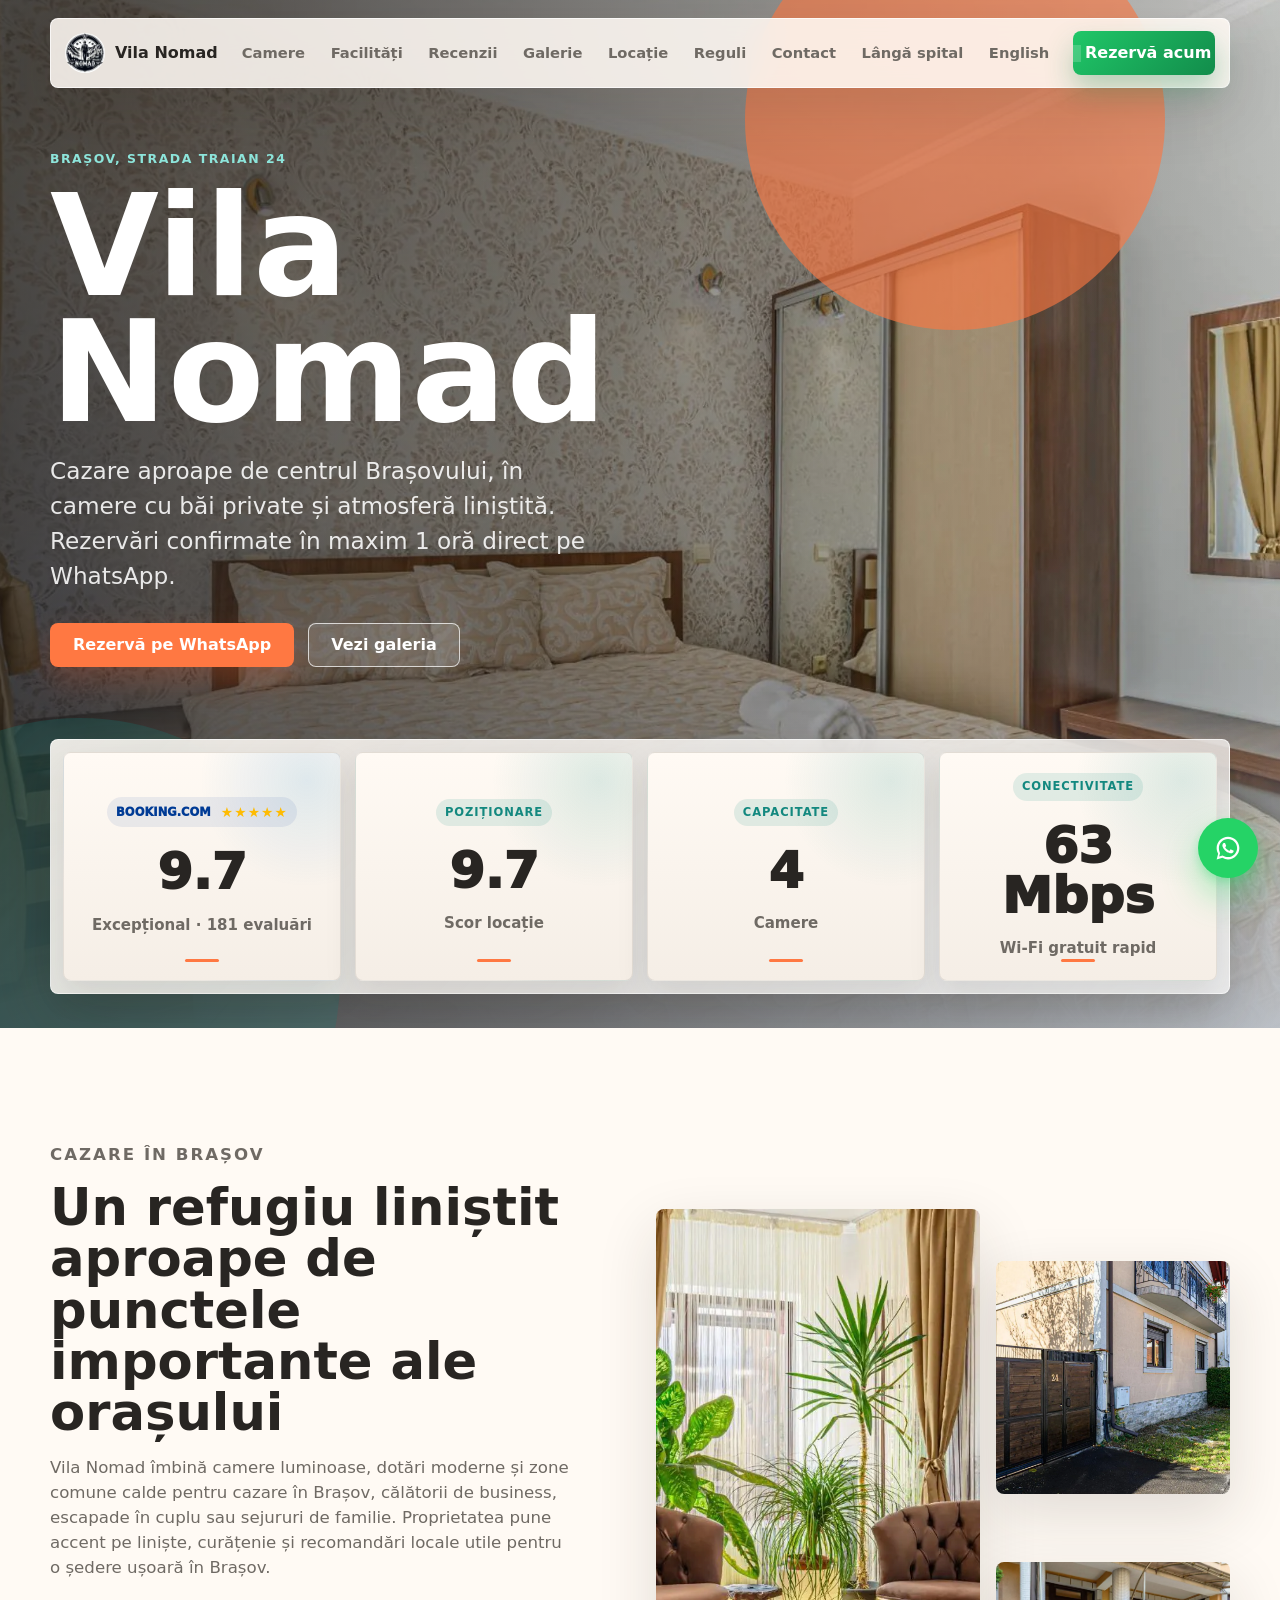
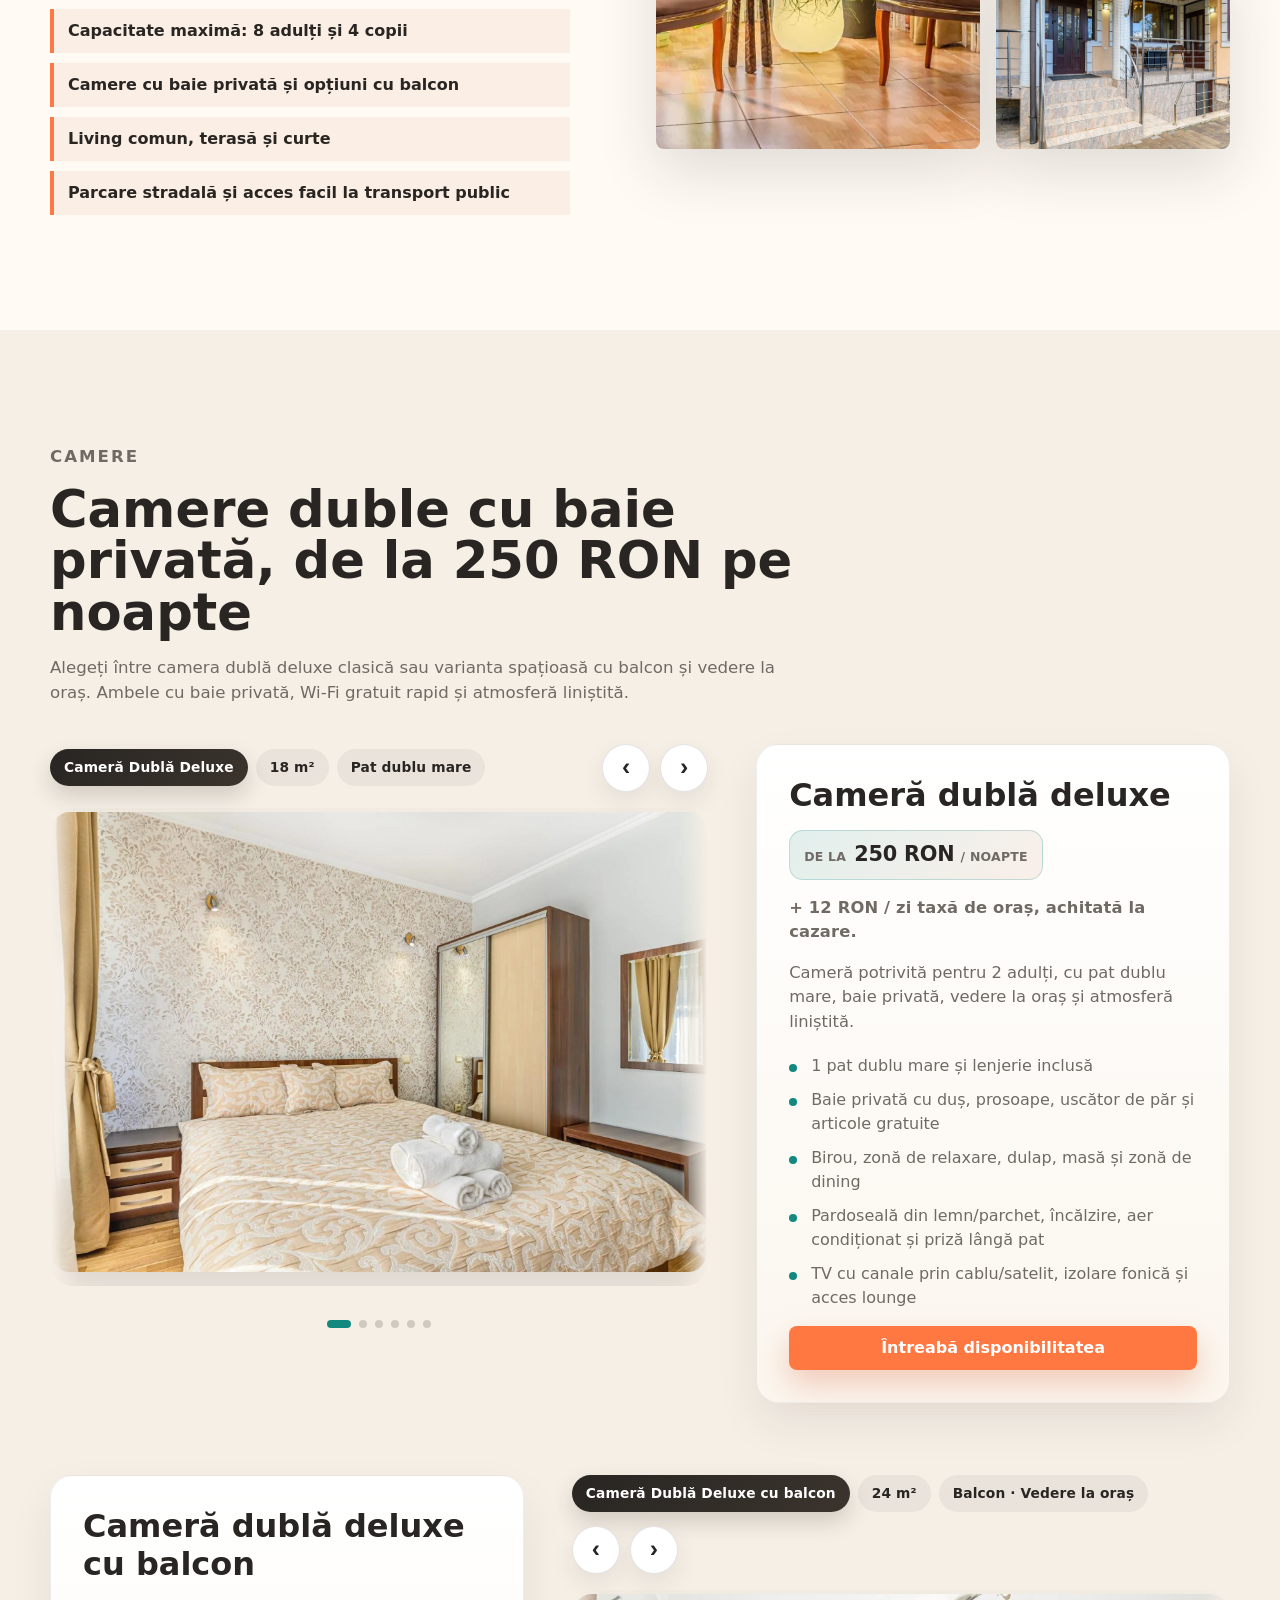
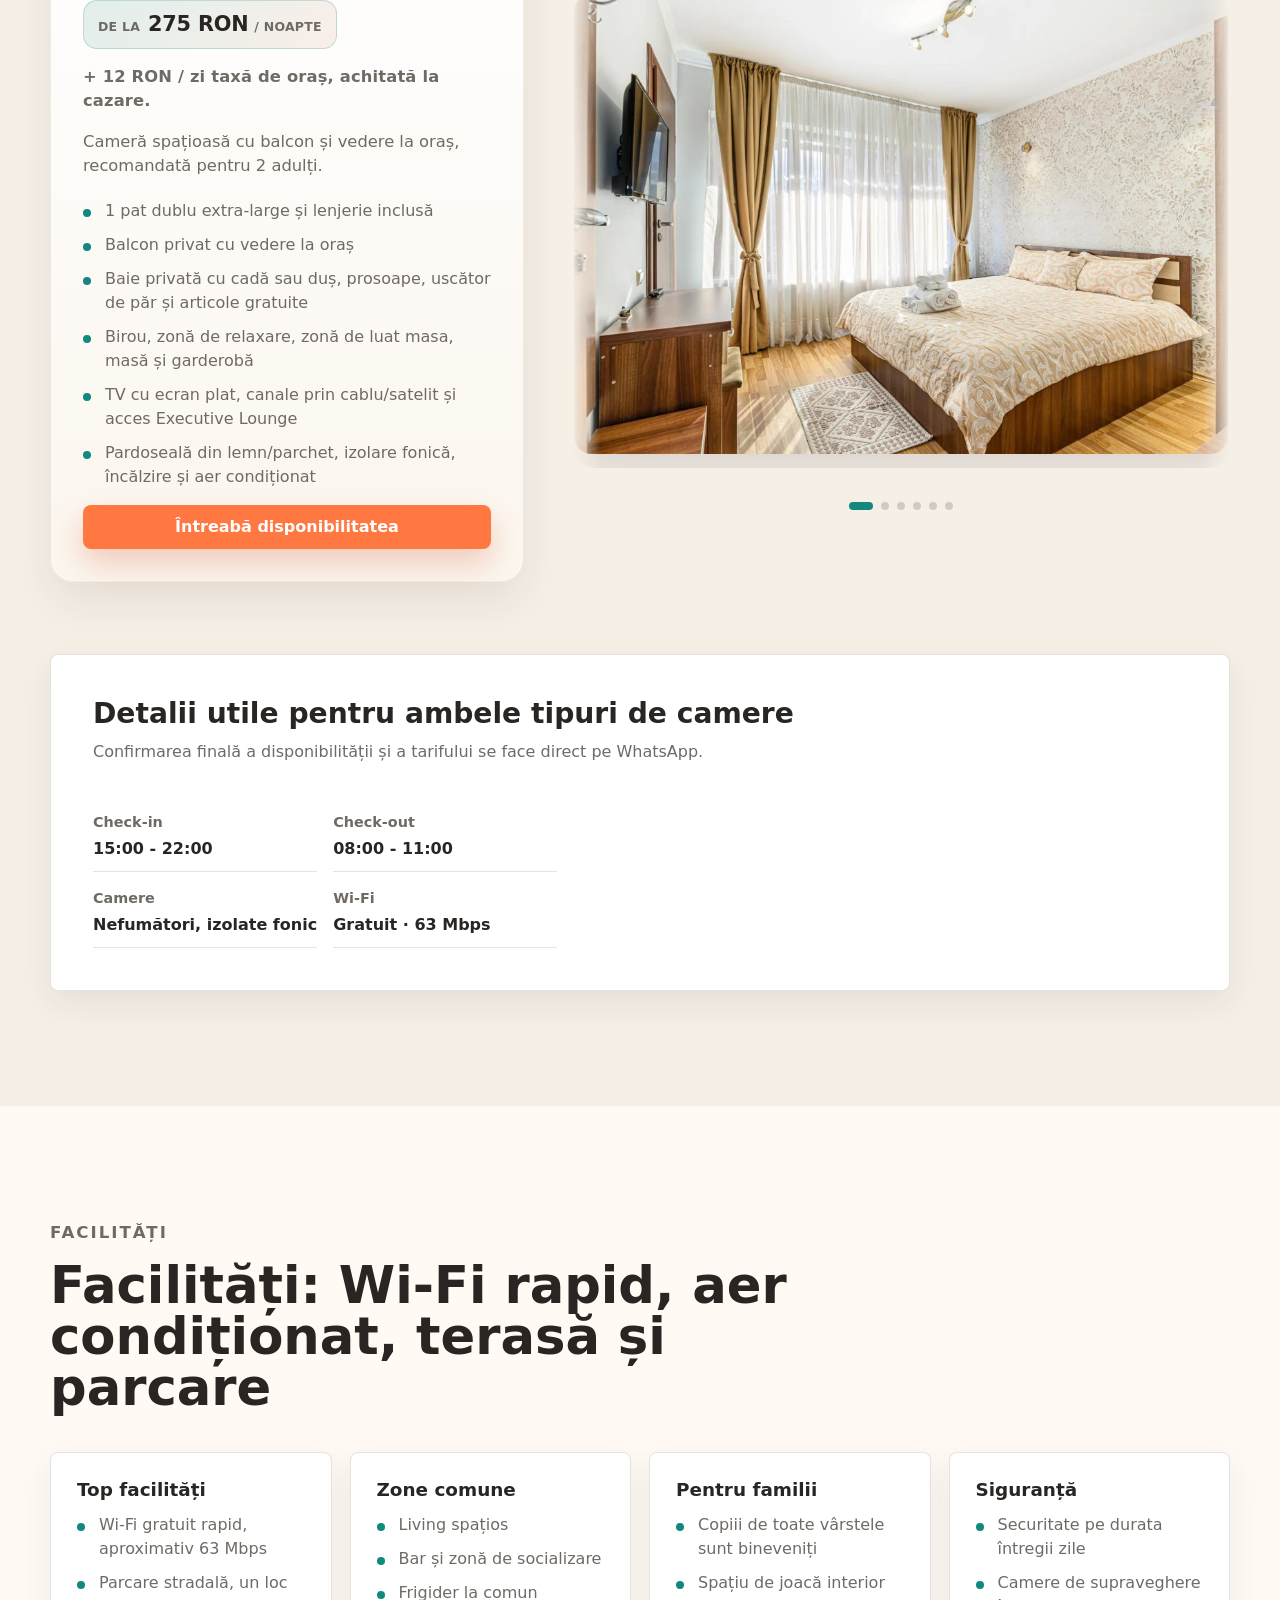
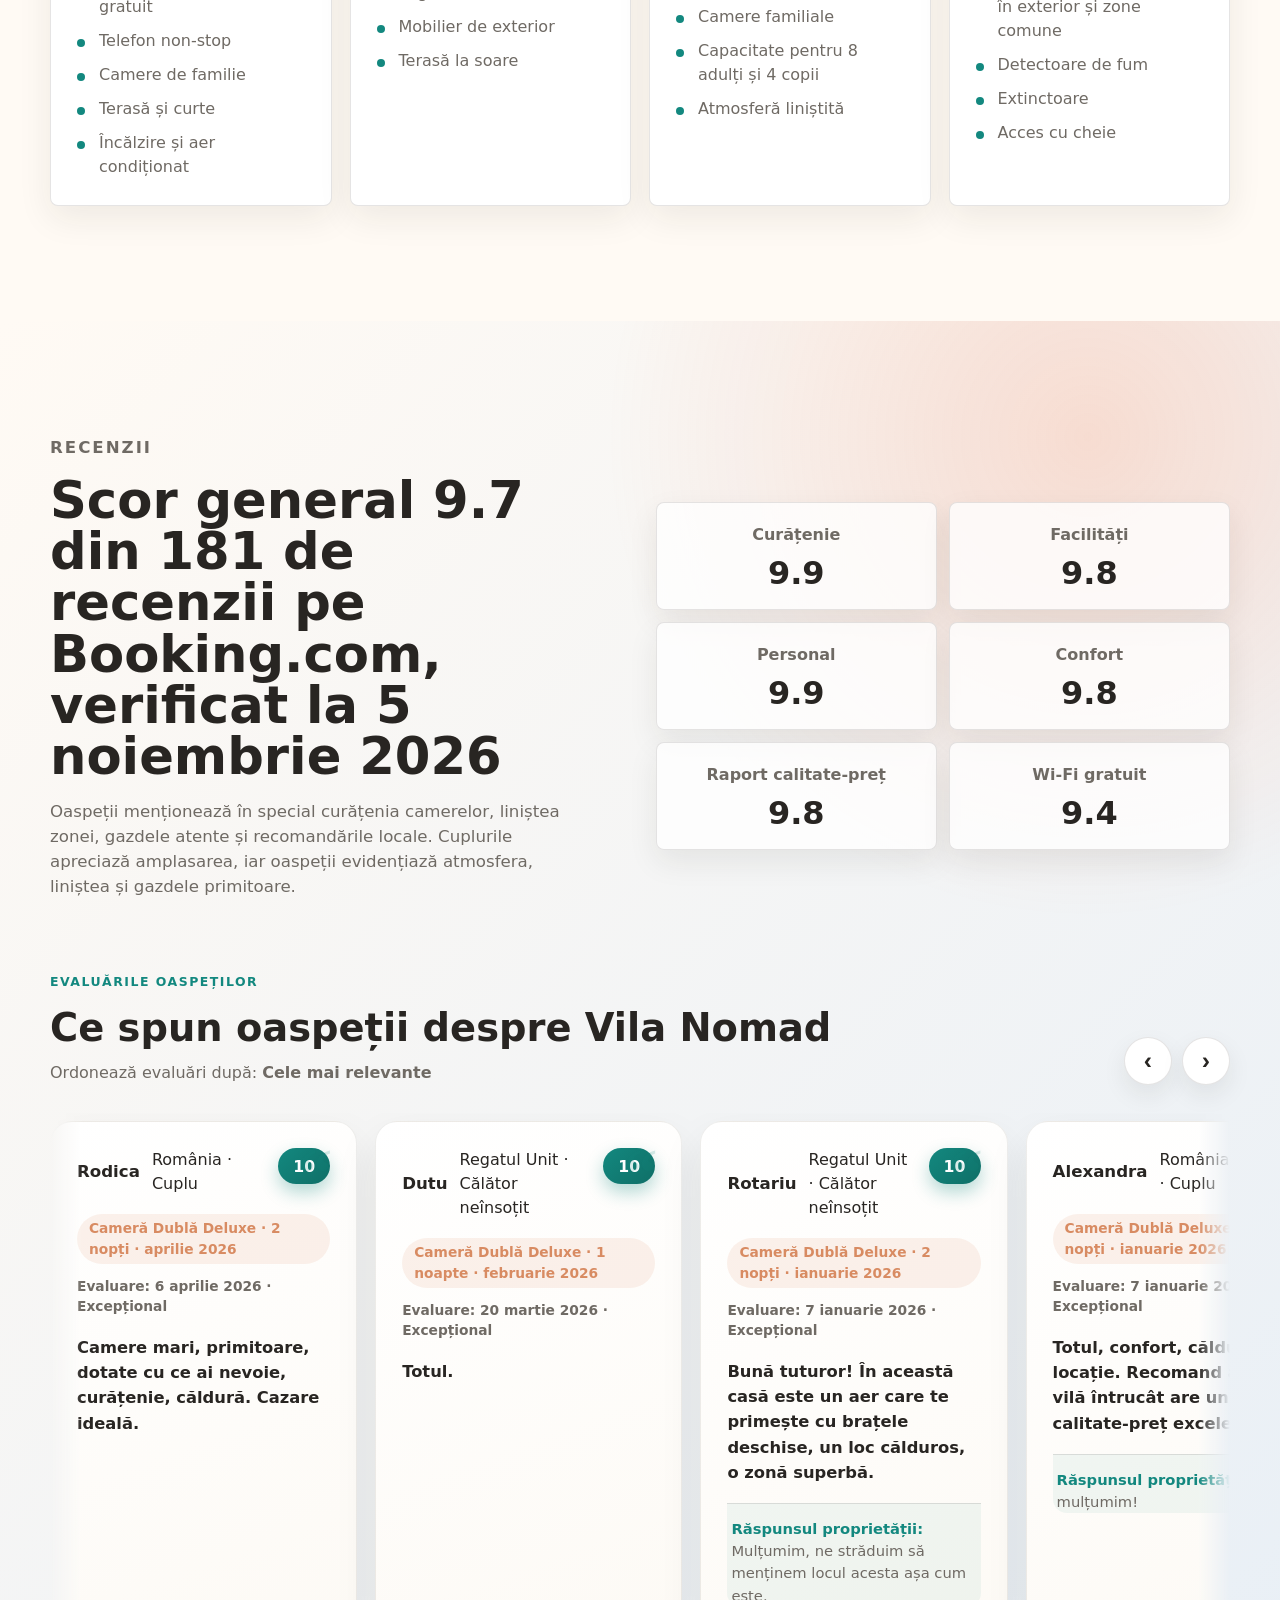
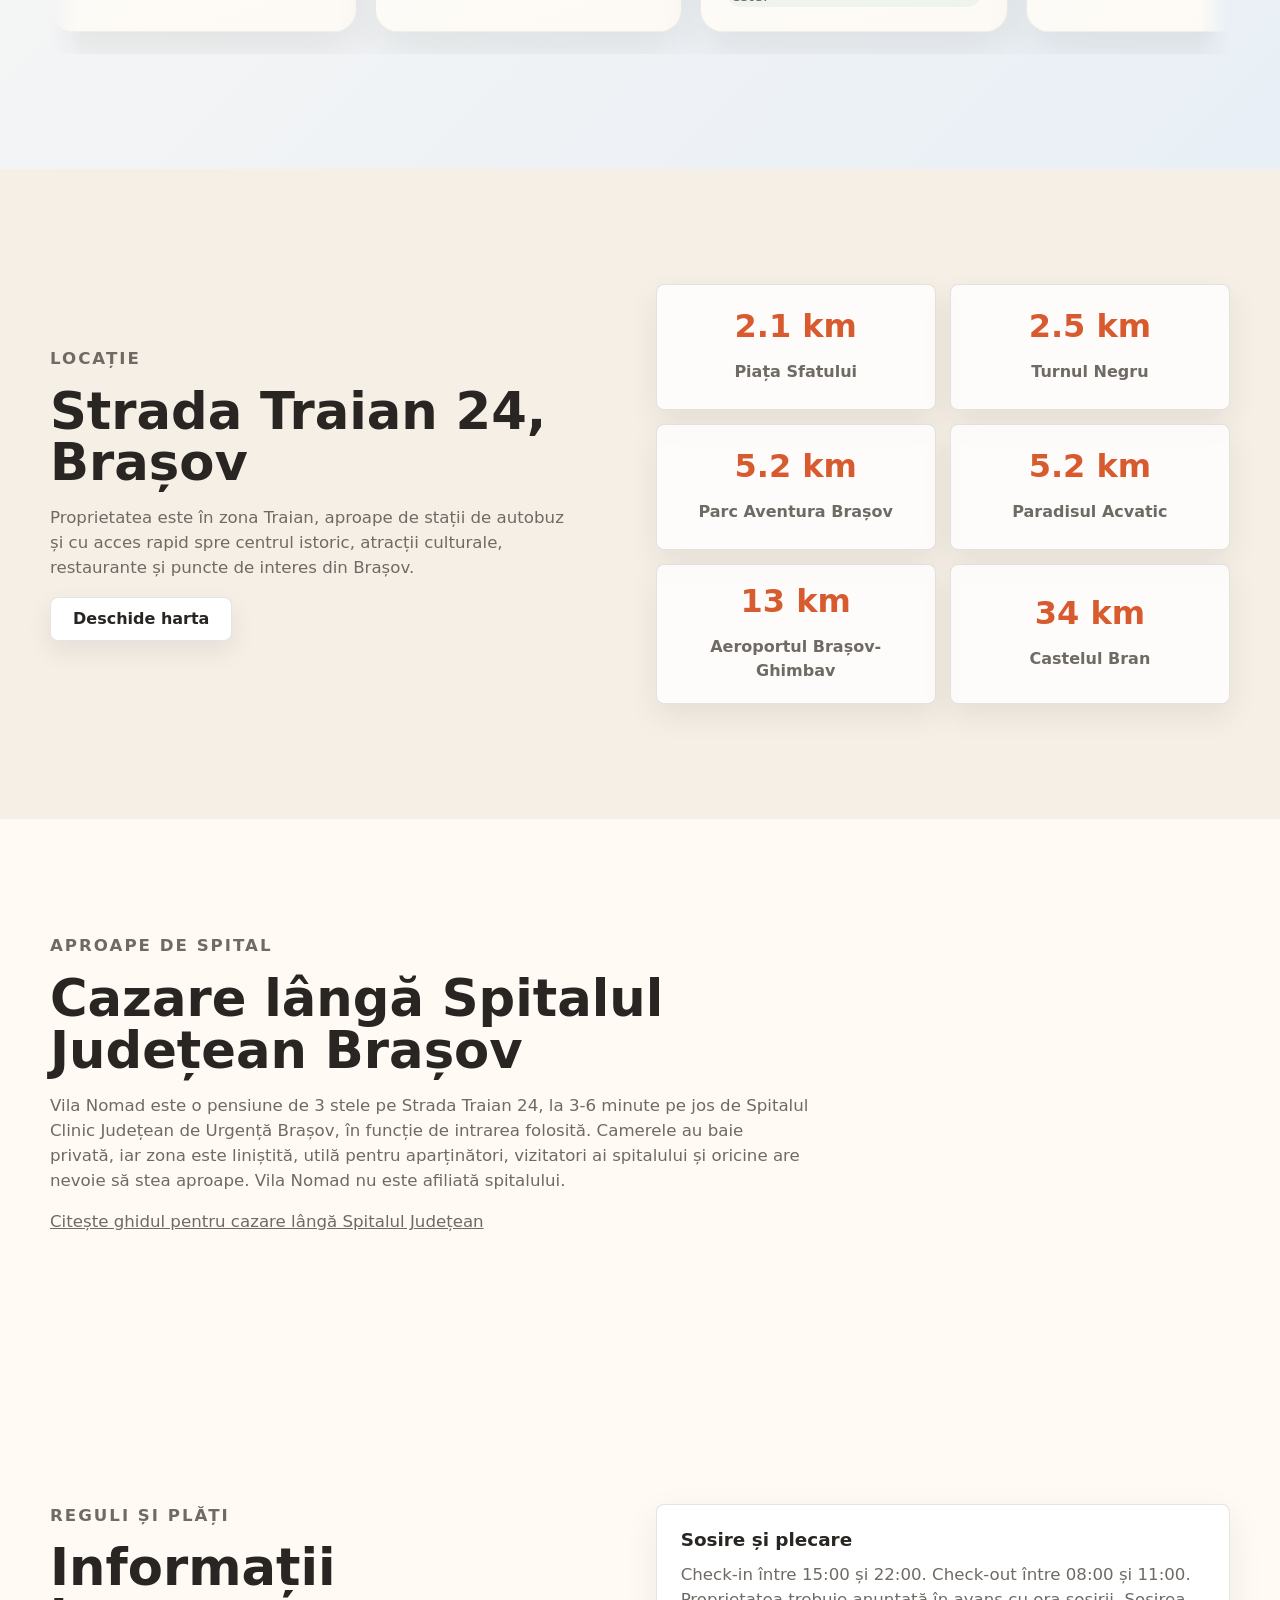
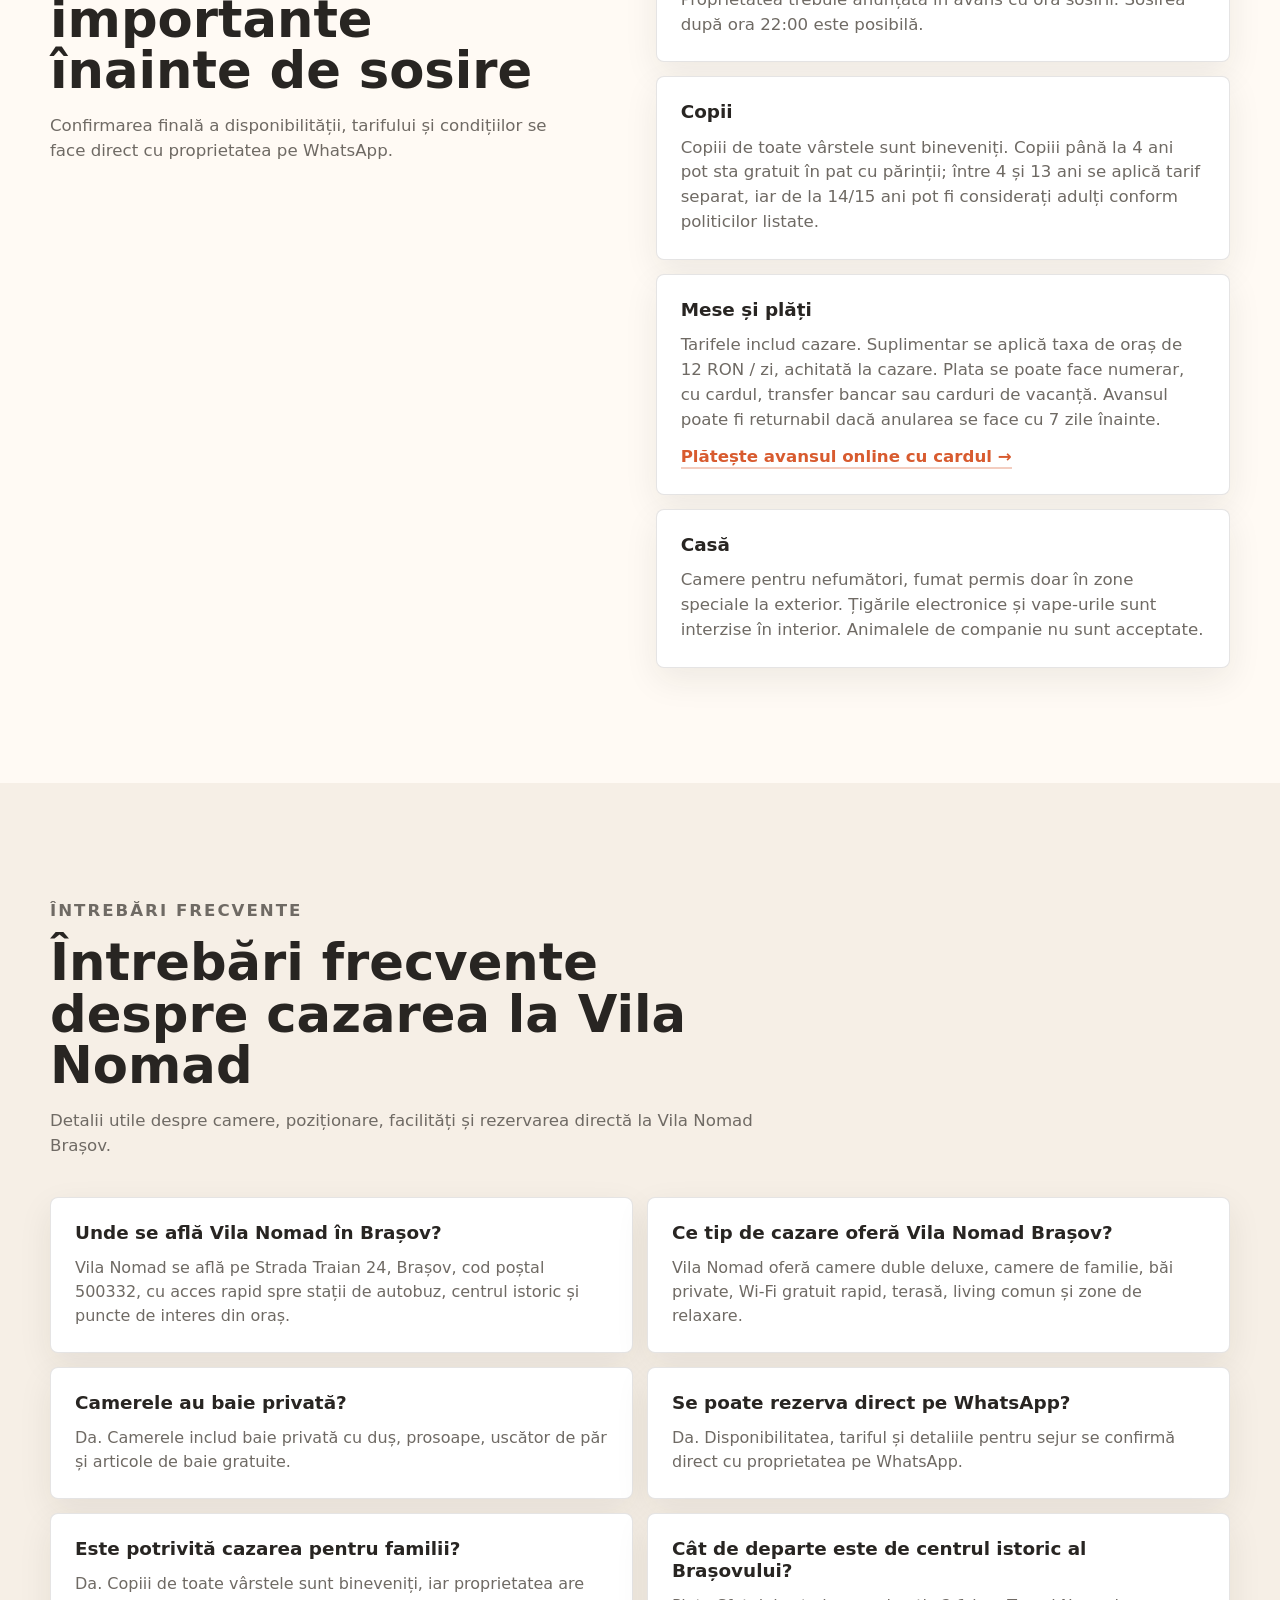
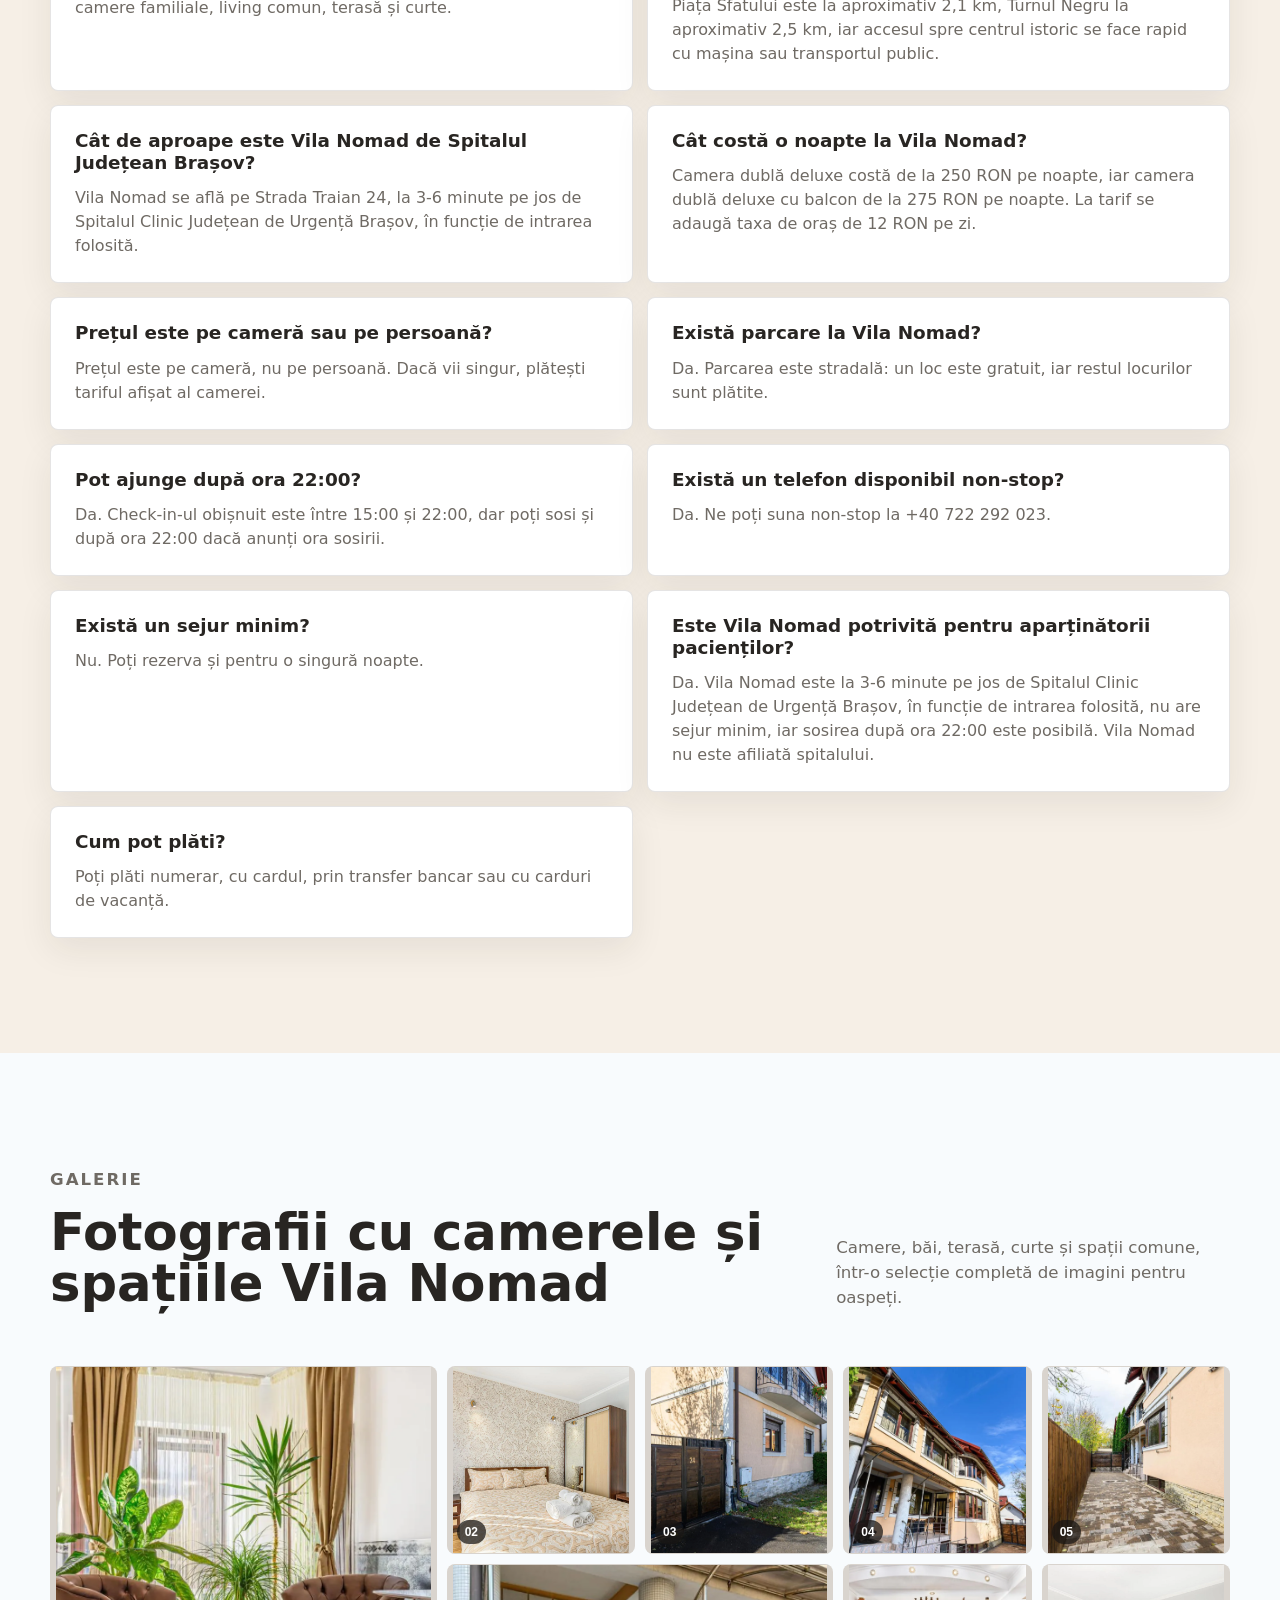
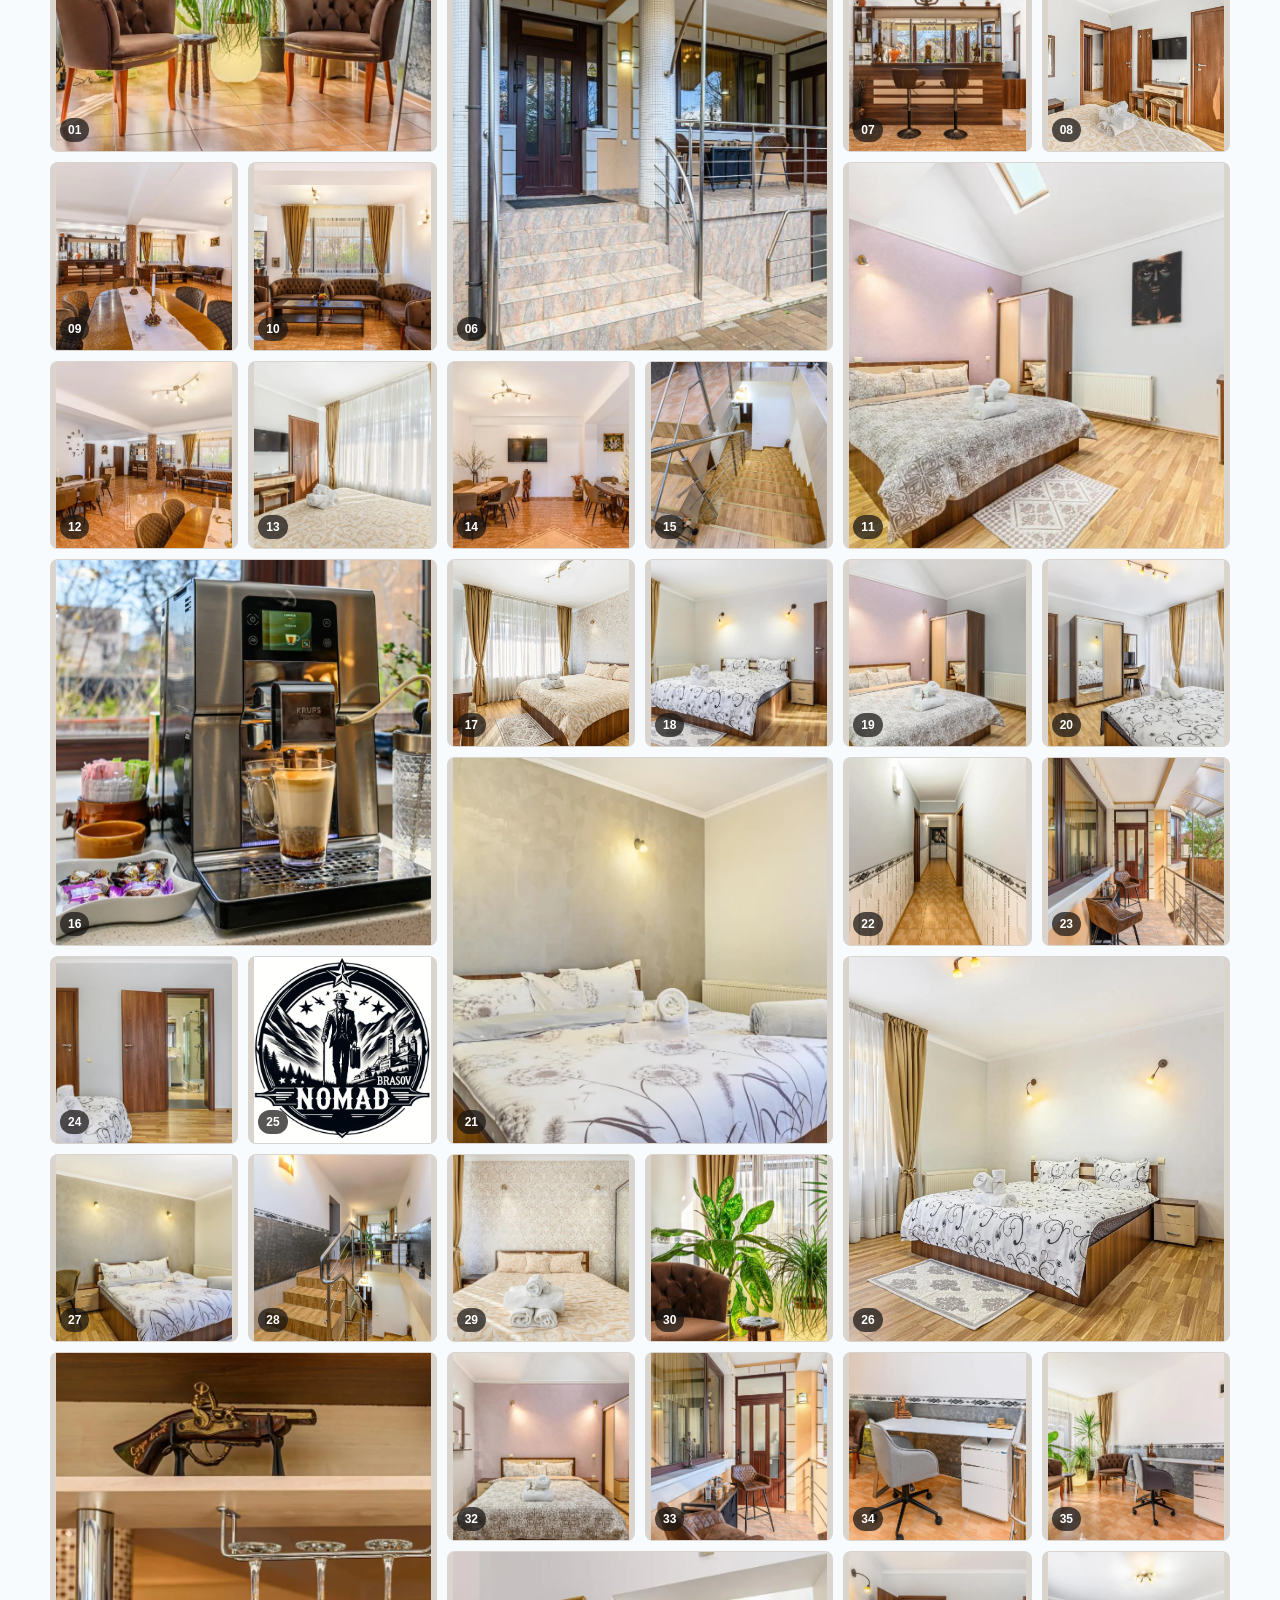
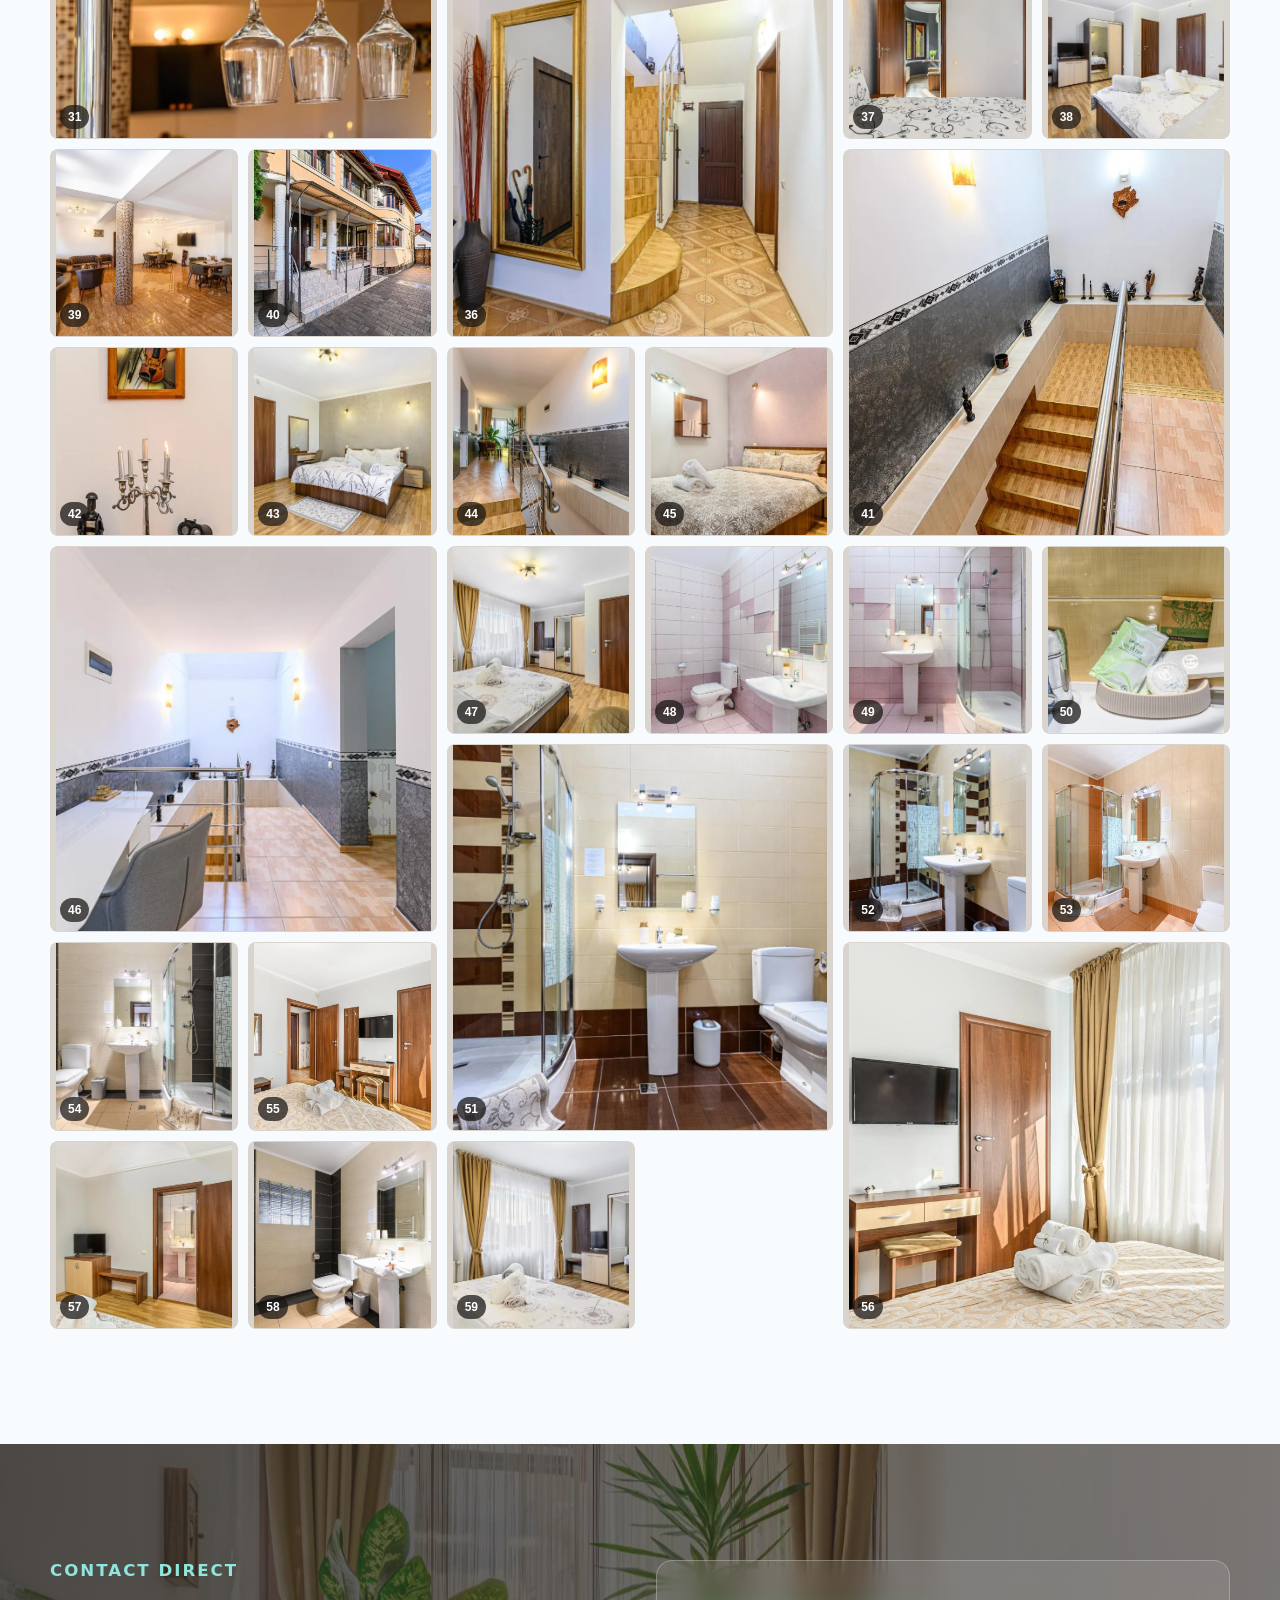
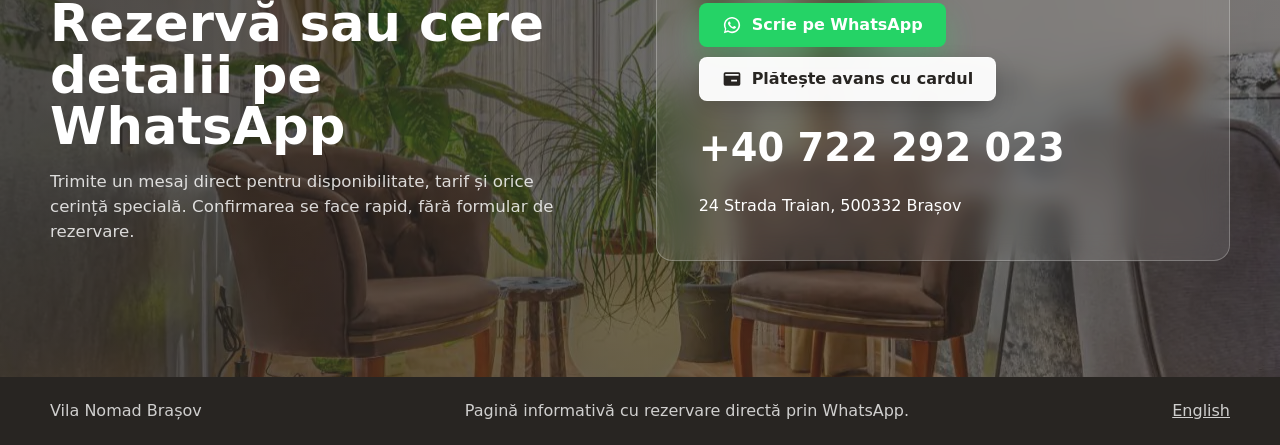
==== commit 4919a84f: "Link the hospital guide and English page from the main navigation The homepage only reached other pa" ====
--- a/index.html
+++ b/index.html
@@ -248,7 +248,7 @@
     <a class="skip-link" href="#continut">Sari la conținut</a>
 
     <header class="site-header">
-      <a class="brand" href="#top" aria-label="Vila Nomad">
+      <a class="brand" href="/" aria-label="Vila Nomad">
         <img class="brand-mark" src="assets/brand-mark-96.webp" alt="Sigla Vila Nomad Brașov" width="40" height="40">
         <span>Vila Nomad</span>
       </a>
@@ -260,6 +260,8 @@
         <a href="#locatie">Locație</a>
         <a href="#reguli">Reguli</a>
         <a href="#contact">Contact</a>
+        <a href="/cazare-langa-spitalul-judetean-brasov/">Lângă spital</a>
+        <a href="/en/" hreflang="en" lang="en">English</a>
       </nav>
       <a class="nav-cta" href="https://wa.me/40722292023?text=Bun%C4%83%20ziua%2C%20a%C8%99%20dori%20s%C4%83%20verific%20disponibilitatea%20la%20Vila%20Nomad." target="_blank" rel="noreferrer">
         Rezervă acum
@@ -687,7 +689,7 @@
               utilă pentru aparținători, vizitatori ai spitalului și oricine are nevoie să stea aproape.
               Vila Nomad nu este afiliată spitalului.
             </p>
-            <p><a href="cazare-langa-spitalul-judetean-brasov/">Citește ghidul pentru cazare lângă Spitalul Județean</a></p>
+            <p><a href="/cazare-langa-spitalul-judetean-brasov/">Citește ghidul pentru cazare lângă Spitalul Județean</a></p>
           </div>
         </div>
       </section>
@@ -1080,7 +1082,7 @@
     <footer class="site-footer">
       <span>Vila Nomad Brașov</span>
       <span>Pagină informativă cu rezervare directă prin WhatsApp.</span>
-      <a href="en/" hreflang="en" lang="en">English</a>
+      <a href="/en/" hreflang="en" lang="en">English</a>
     </footer>
 
     <a class="floating-whatsapp" href="https://wa.me/40722292023?text=Bun%C4%83%20ziua%2C%20a%C8%99%20dori%20s%C4%83%20verific%20disponibilitatea%20la%20Vila%20Nomad." target="_blank" rel="noreferrer" aria-label="Rezervă pe WhatsApp">
--- a/styles.css
+++ b/styles.css
@@ -117,6 +117,7 @@
   color: var(--muted-ink);
   font-size: 0.92rem;
   font-weight: 700;
+  white-space: nowrap;
 }
 
 .main-nav a:hover,
@@ -1455,6 +1456,16 @@
   text-align: center;
 }
 
+@media (min-width: 981px) and (max-width: 1180px) {
+  .brand span {
+    display: none;
+  }
+
+  .main-nav {
+    gap: 14px;
+  }
+}
+
 @media (max-width: 980px) {
   .site-header {
     grid-template-columns: 1fr auto;
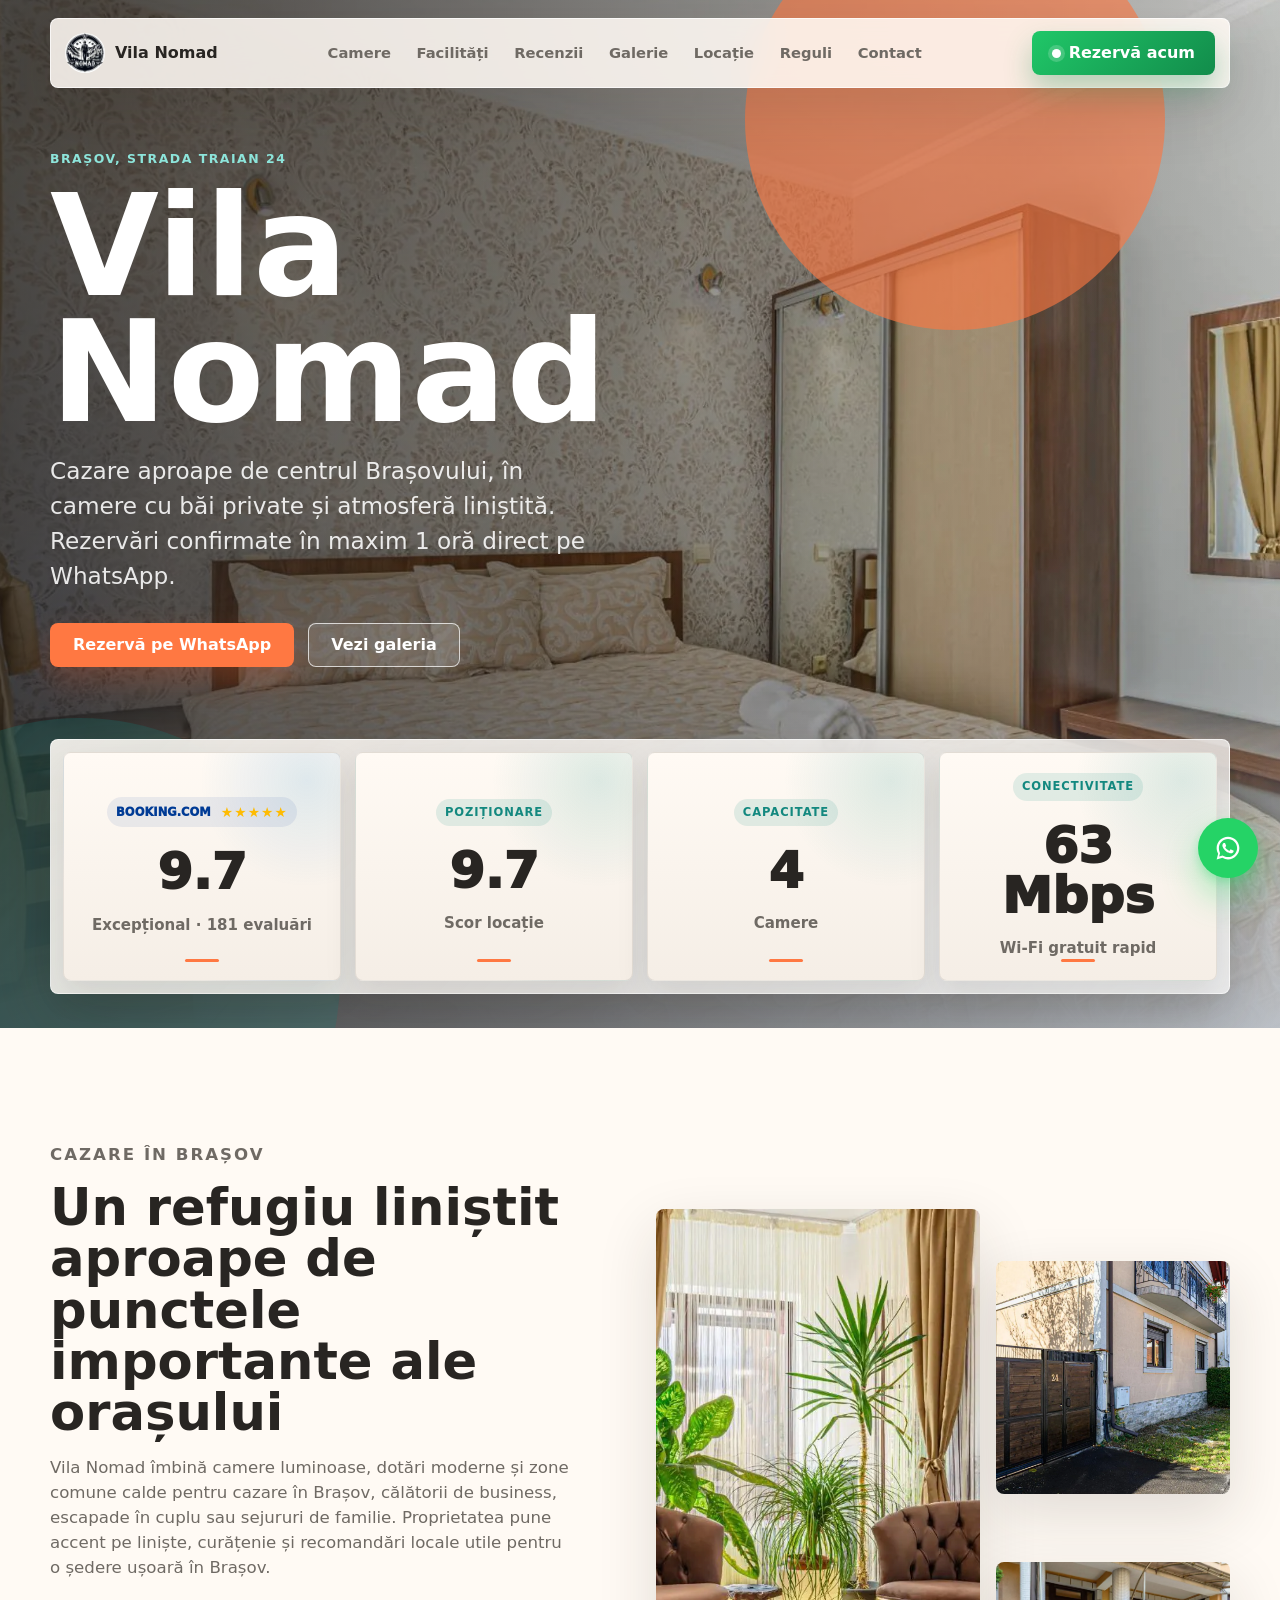
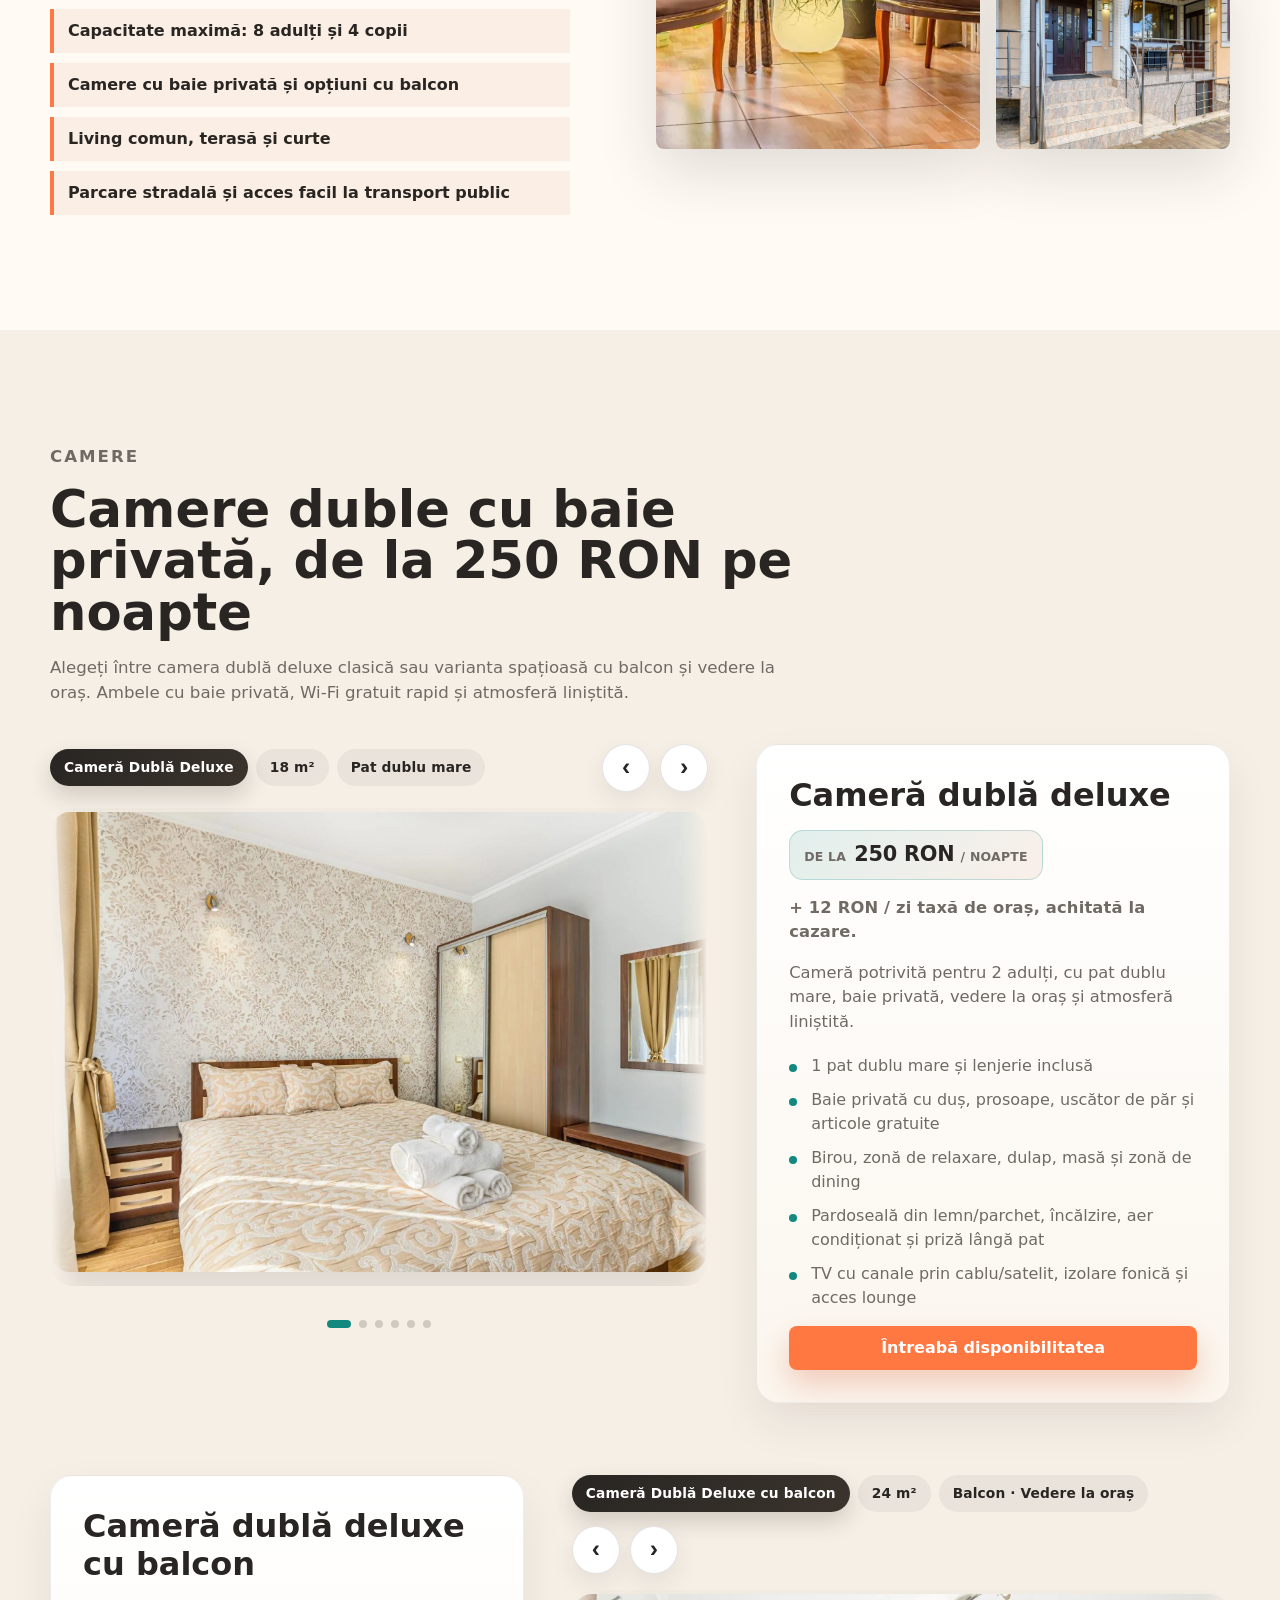
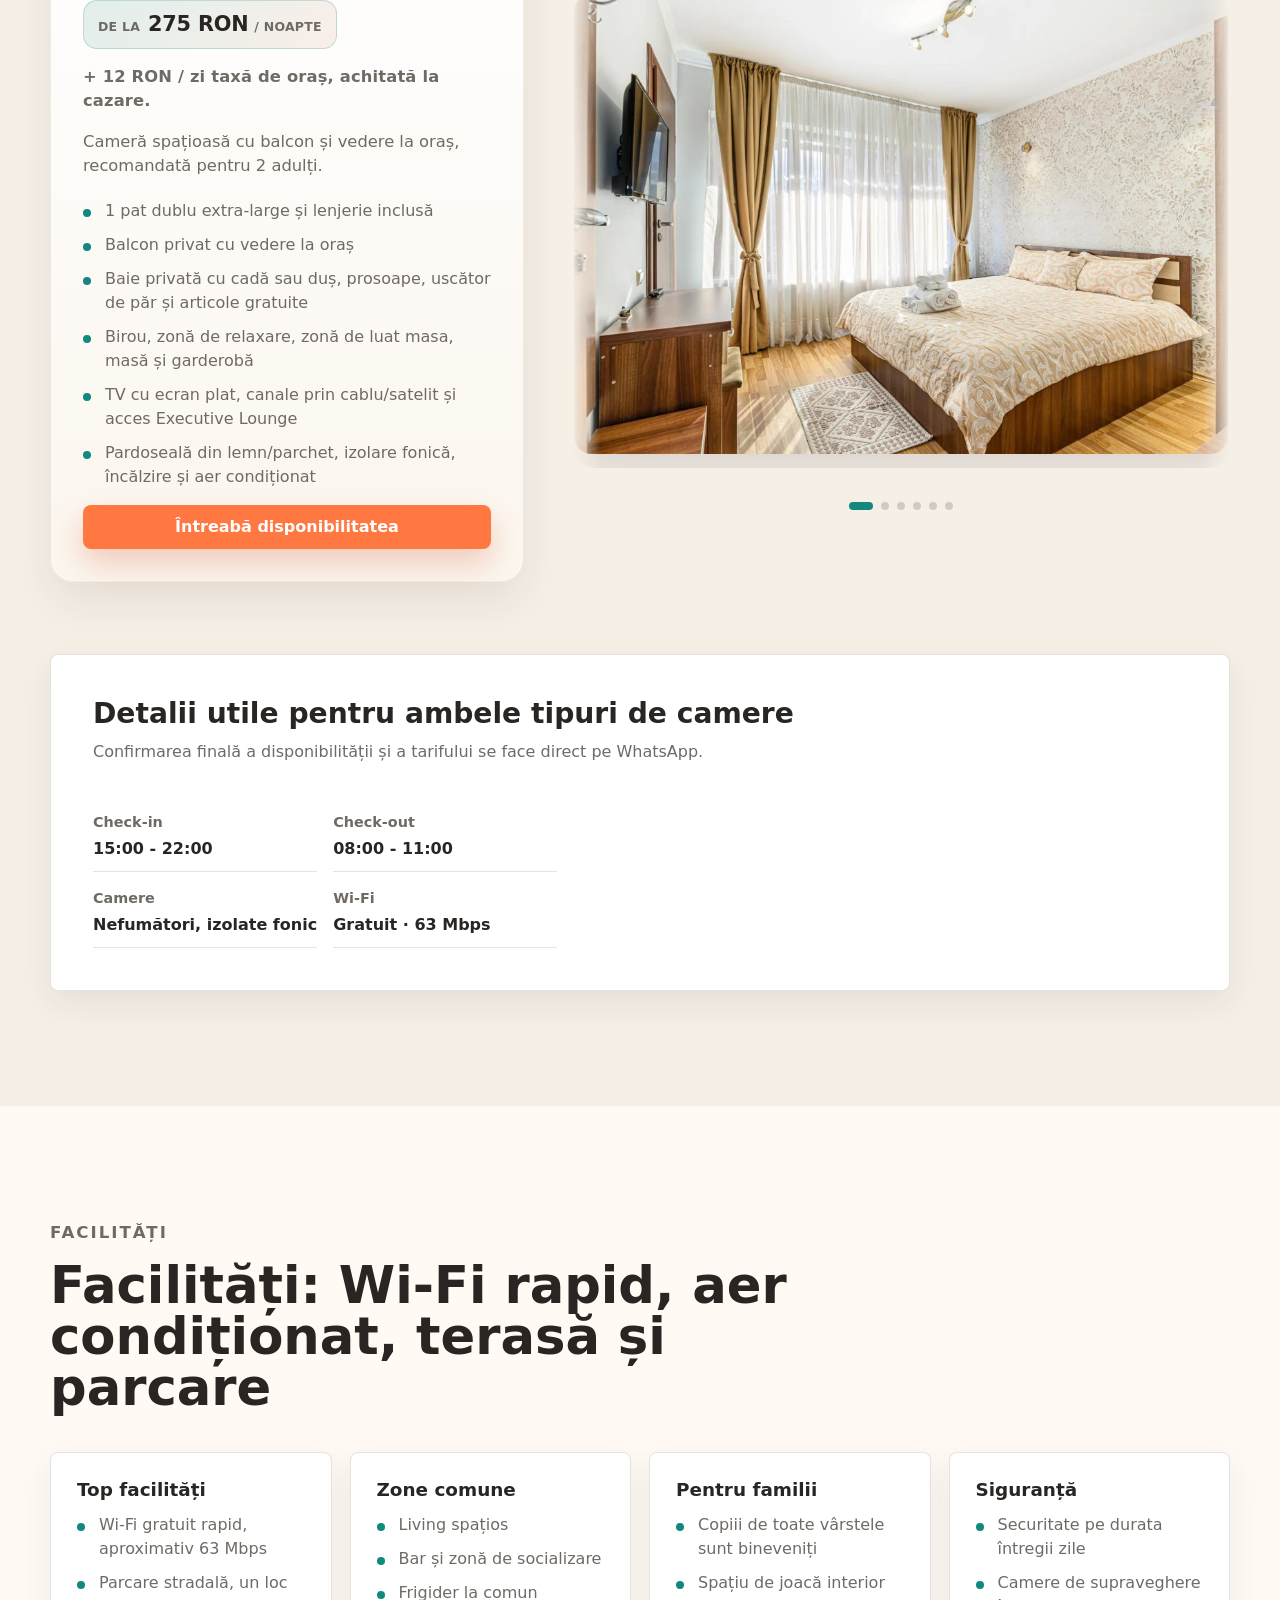
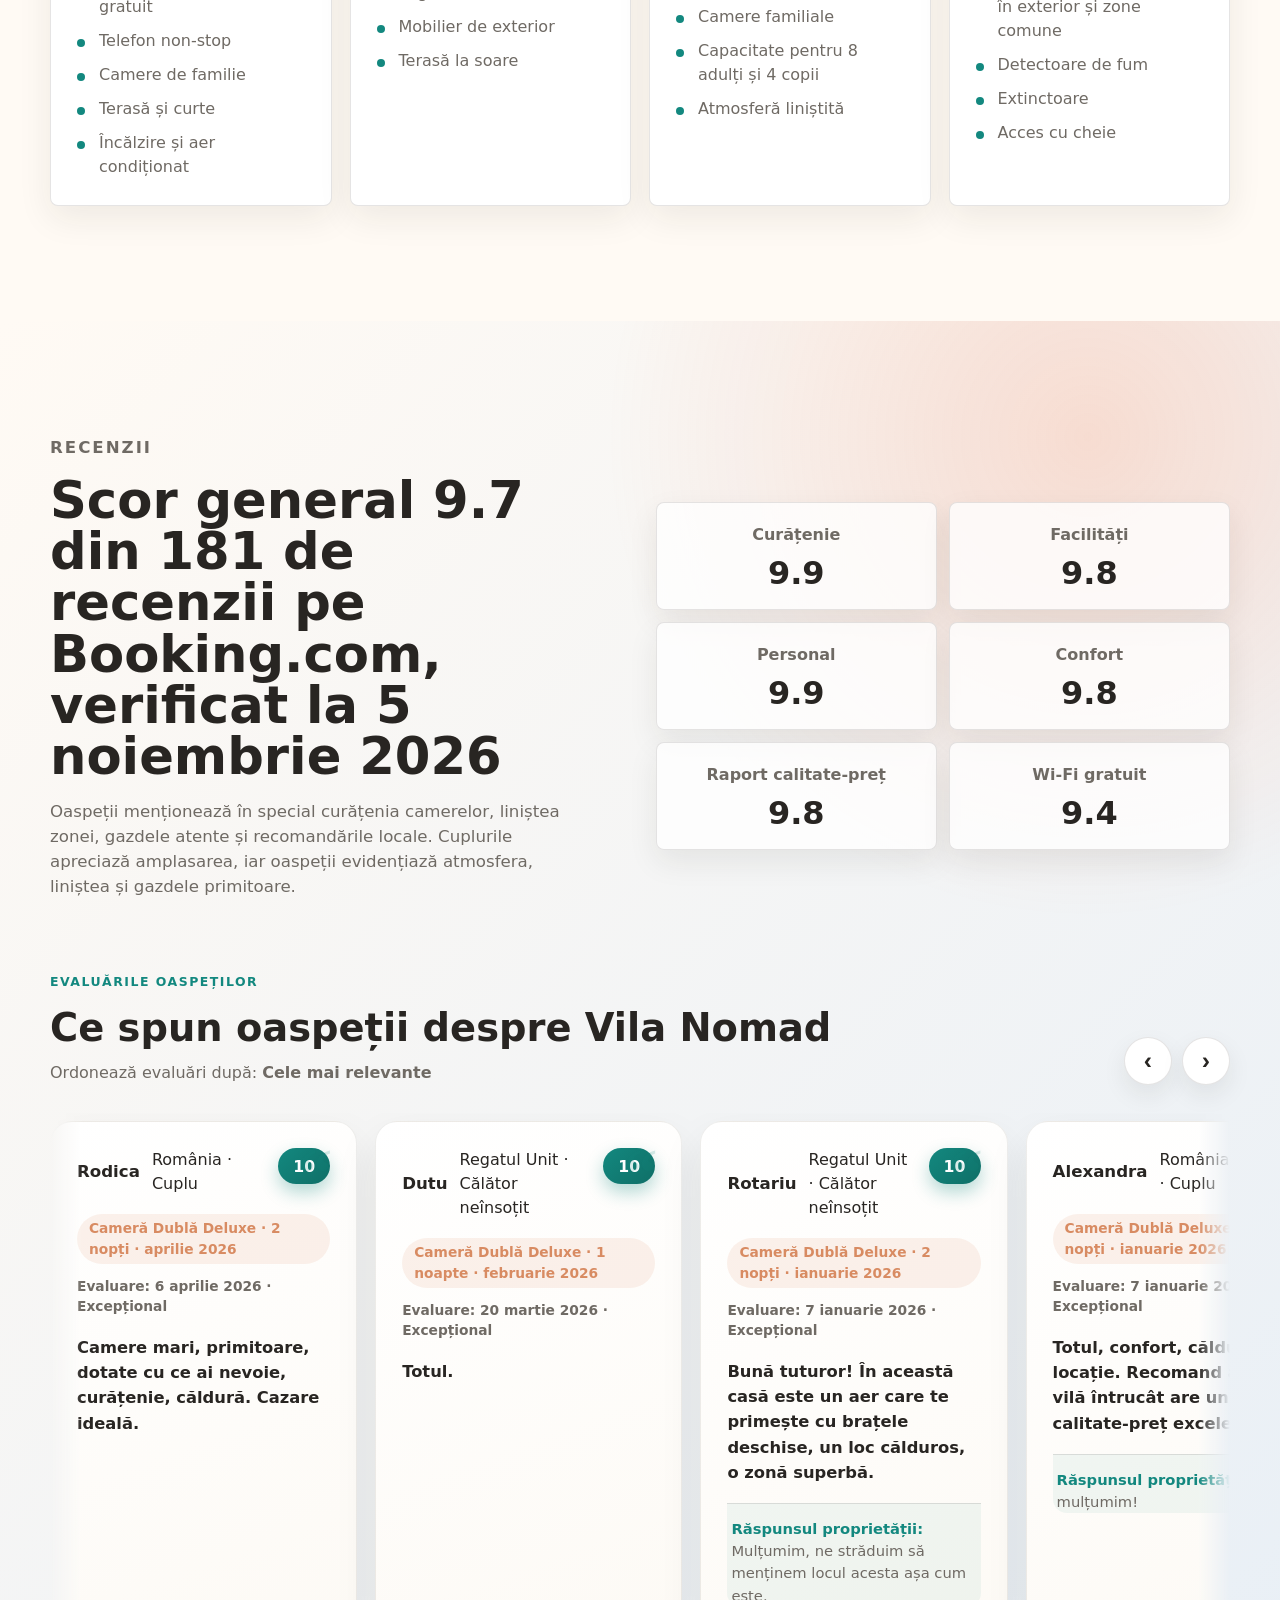
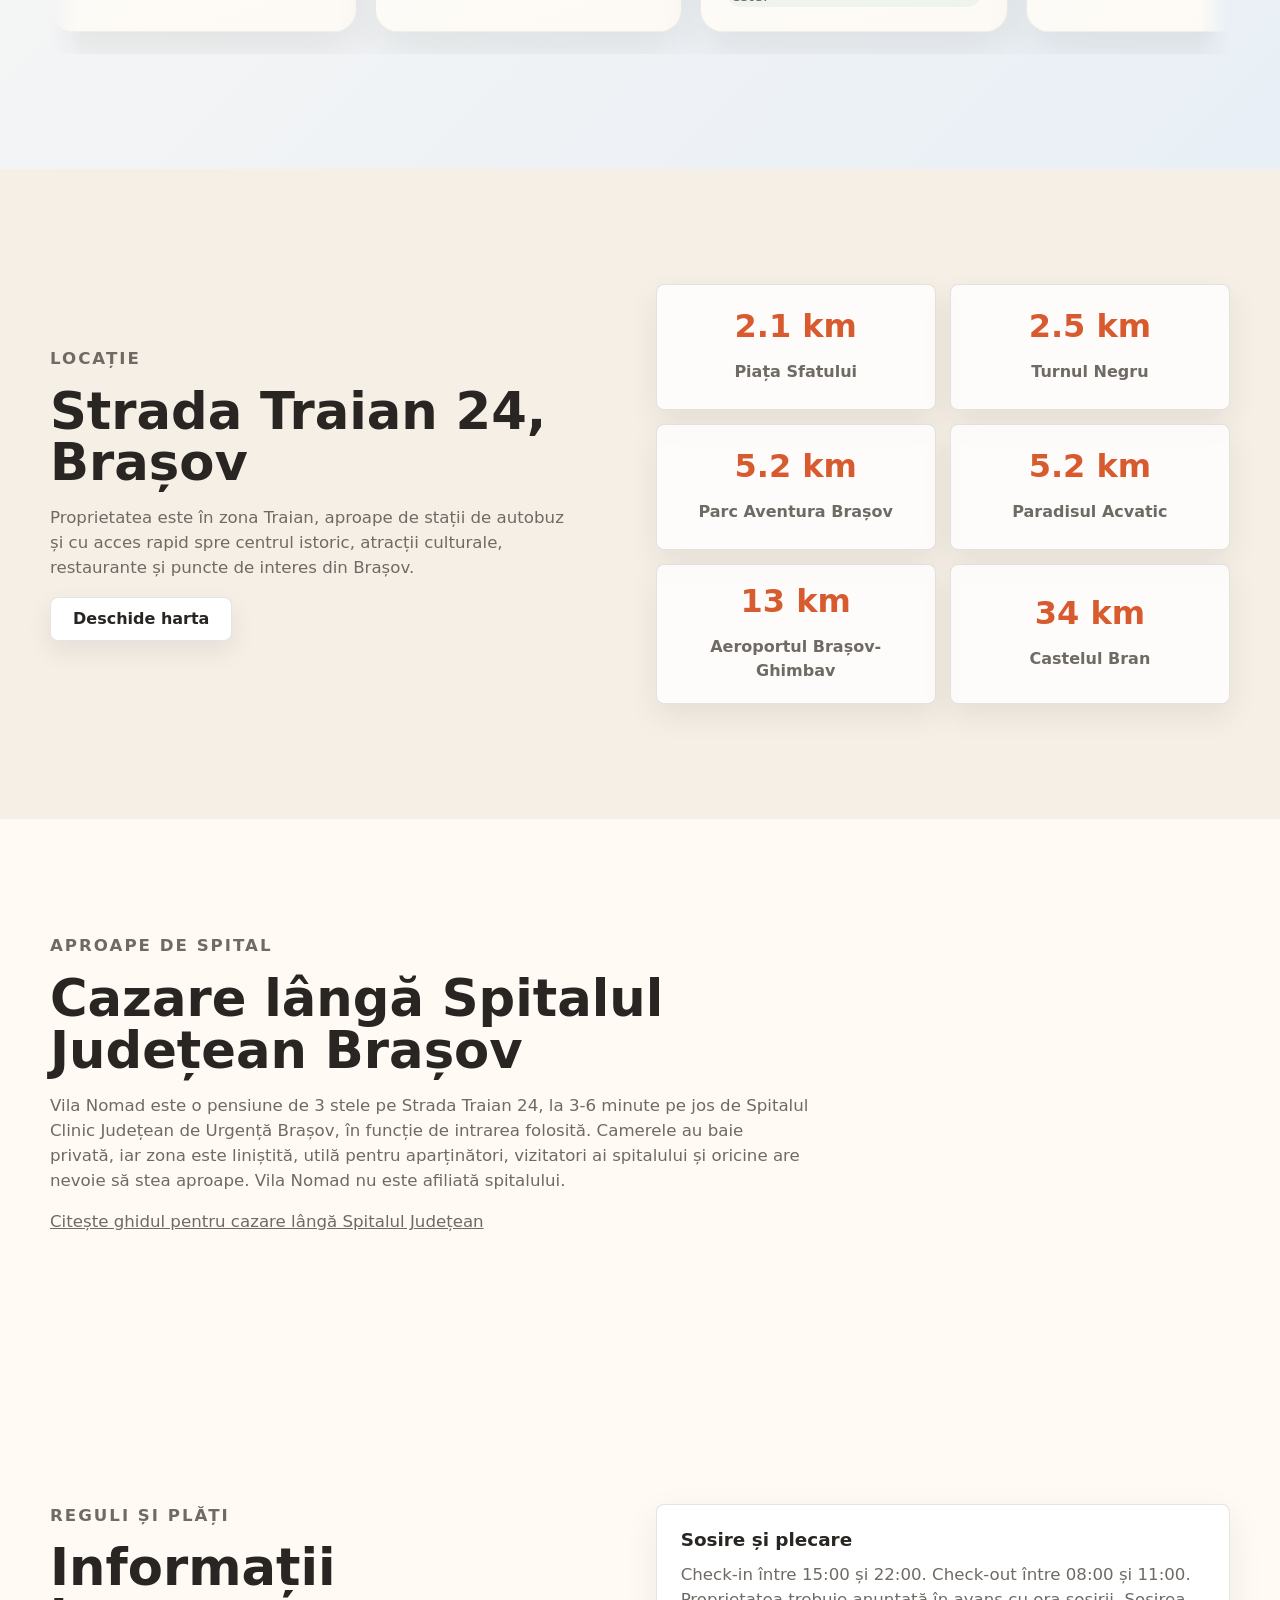
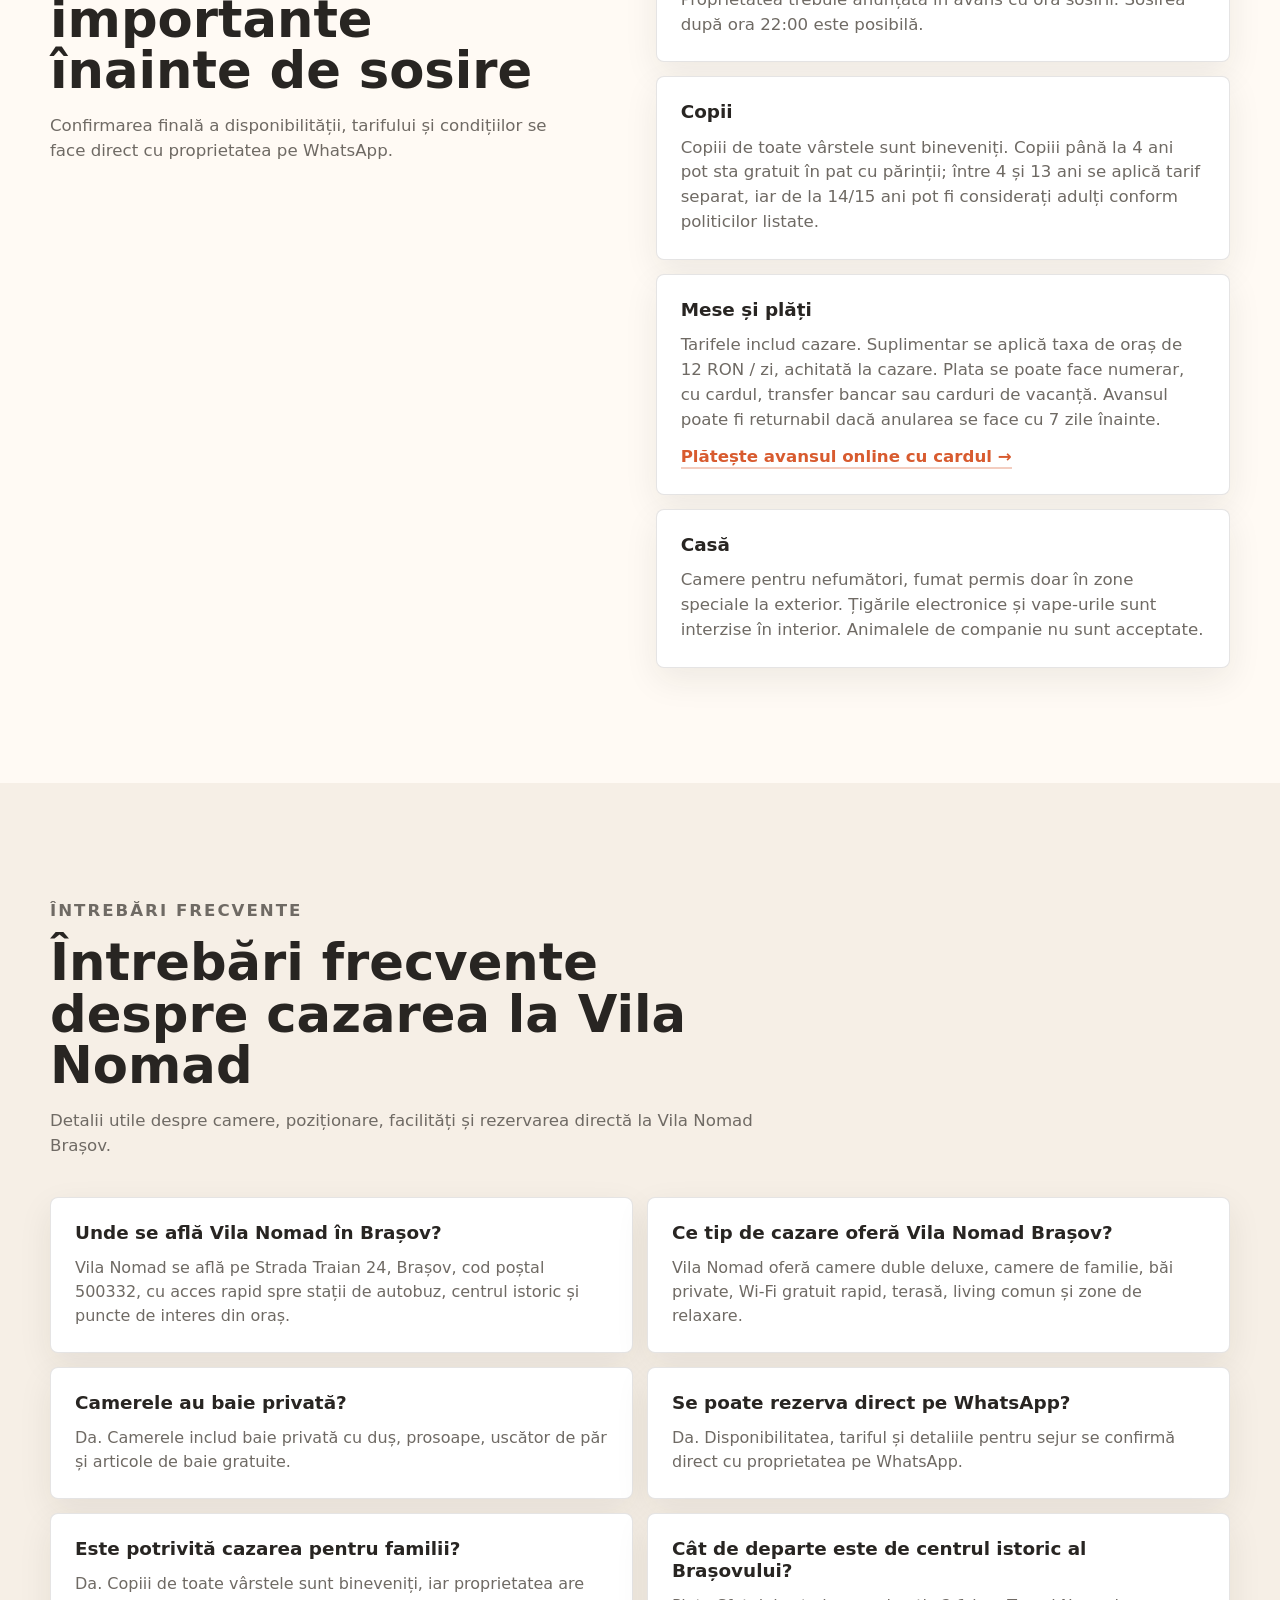
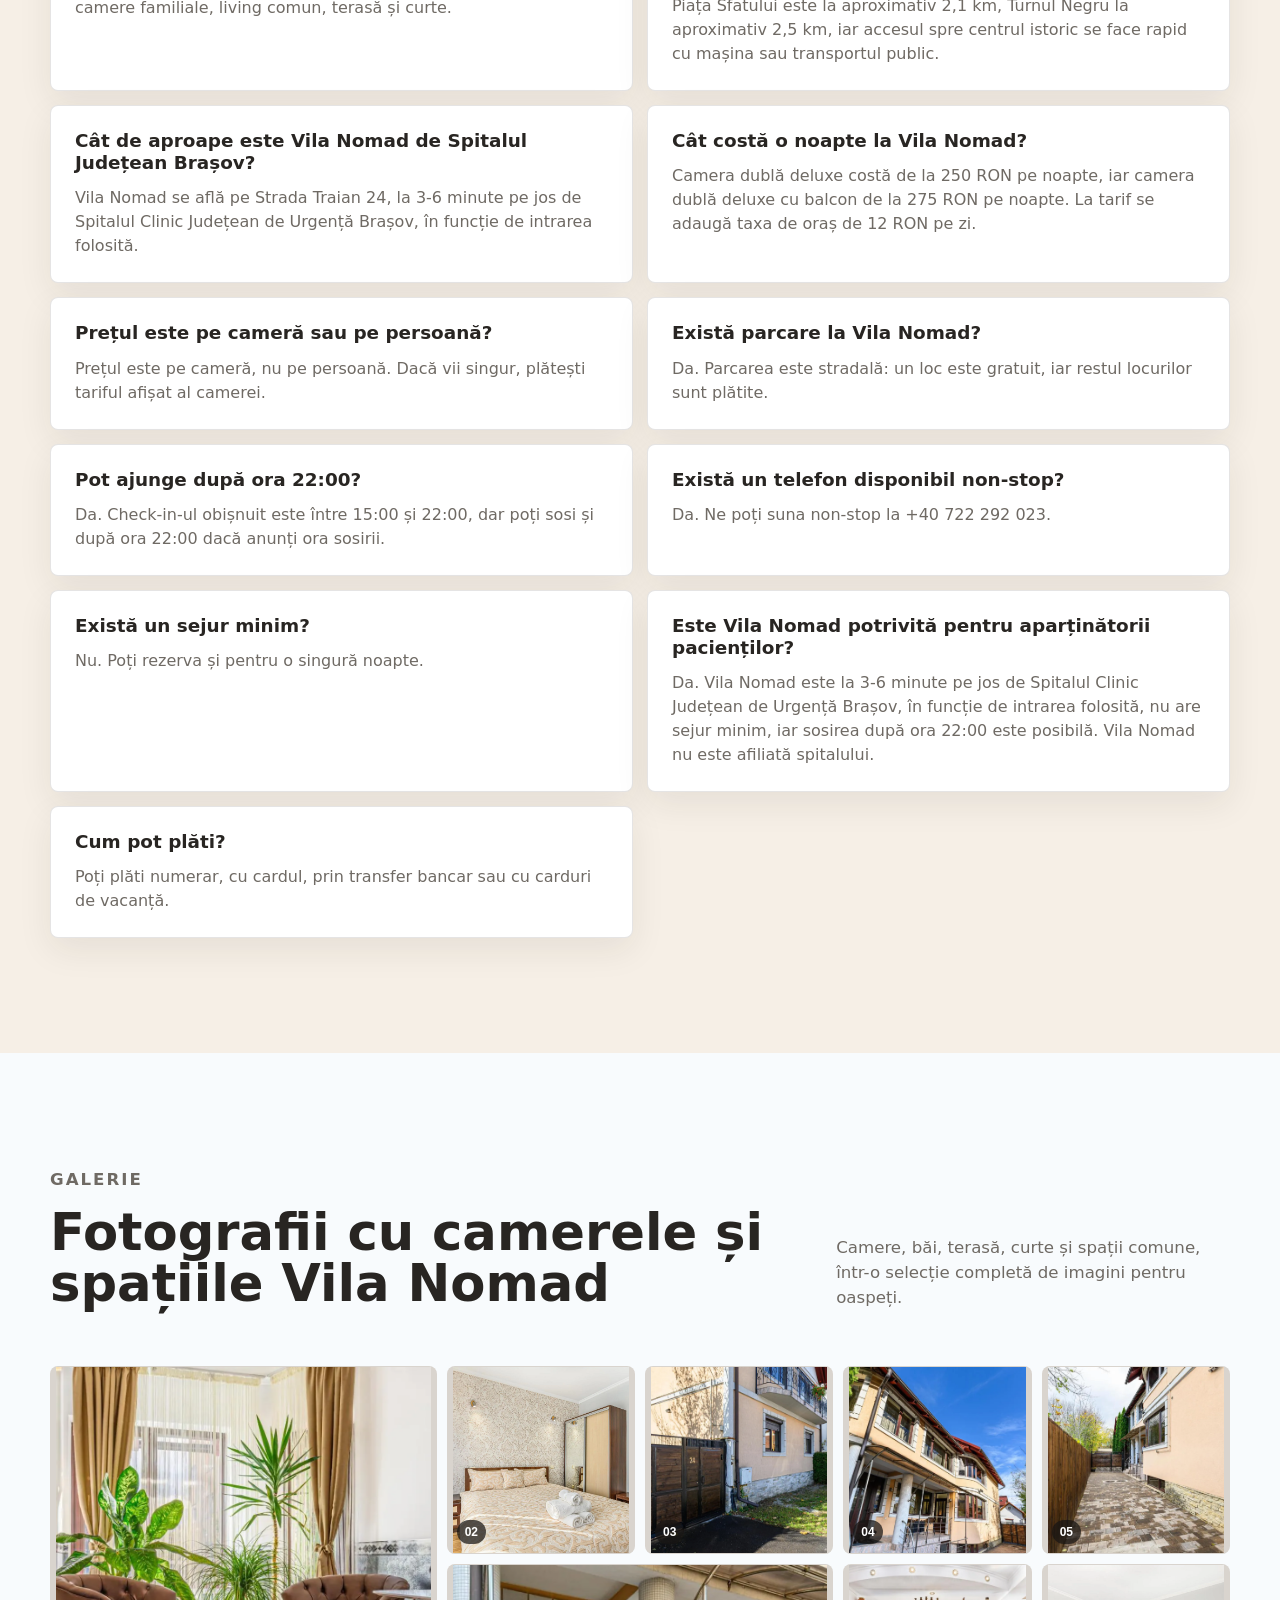
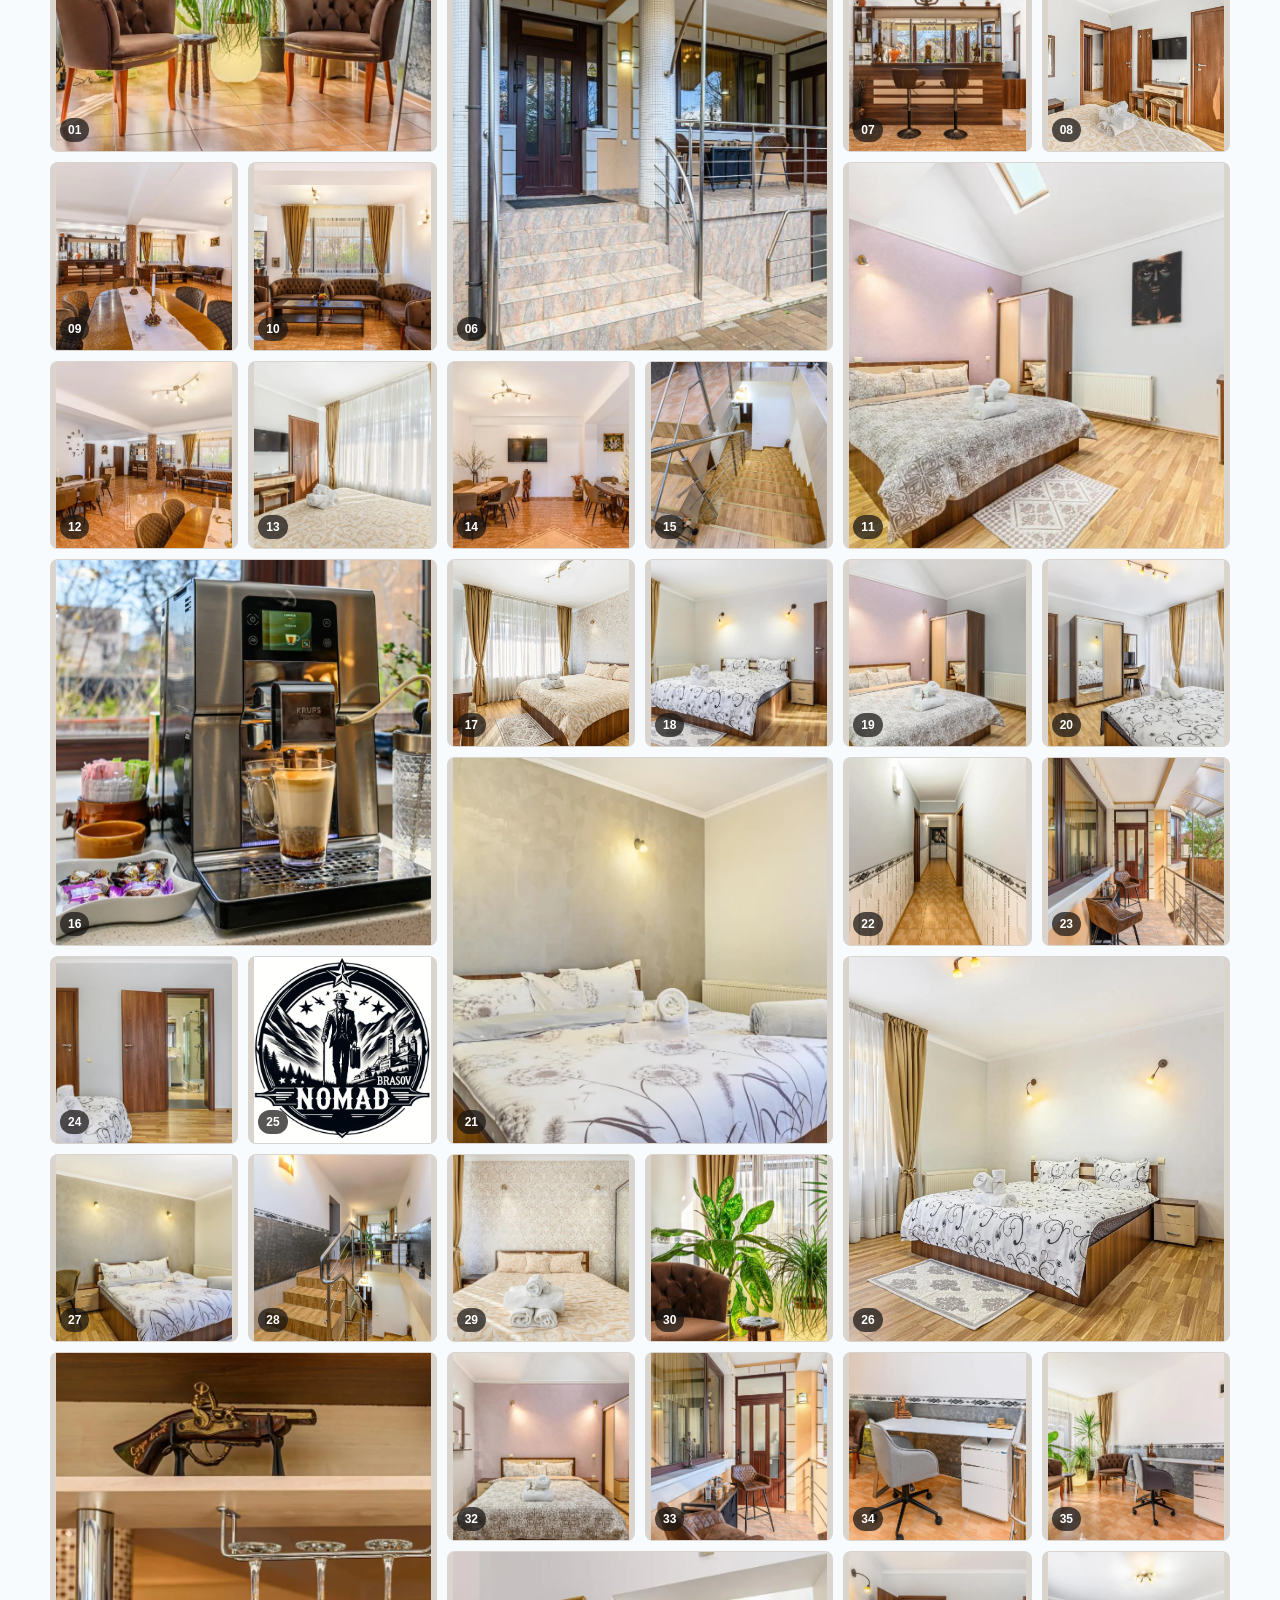
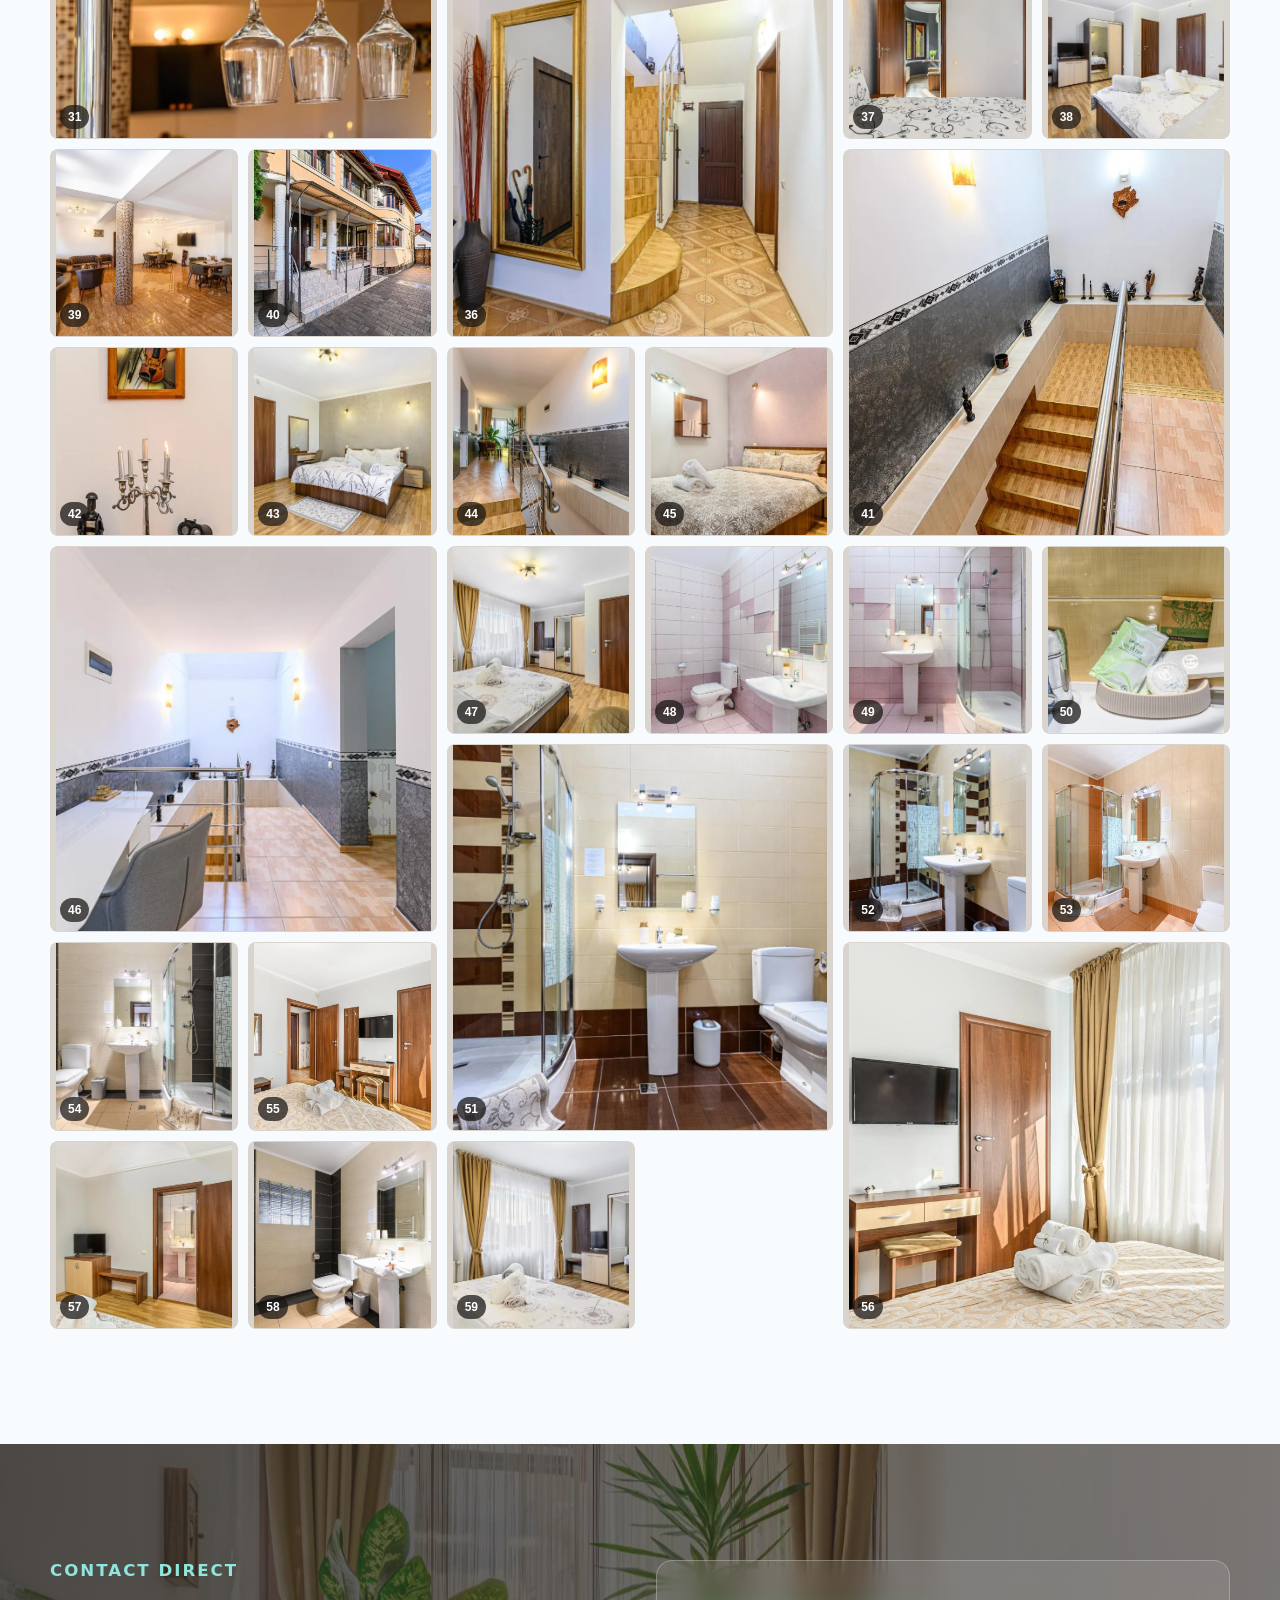
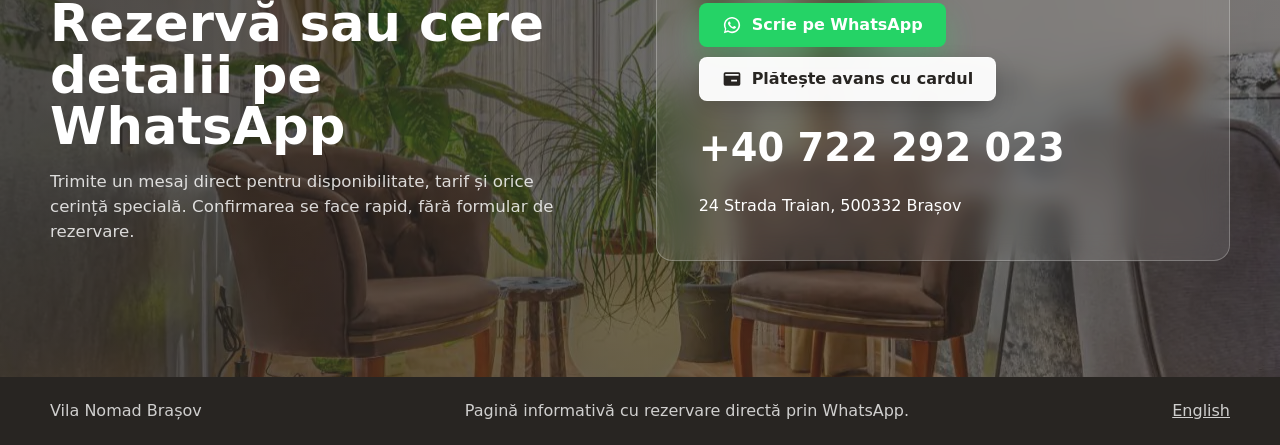
==== commit 79886a73: "Add 404 page, share metadata and readable guide button The secondary button on article pages was whi" ====
--- a/index.html
+++ b/index.html
@@ -22,6 +22,10 @@
     <meta property="og:locale" content="ro_RO">
     <meta property="og:site_name" content="Vila Nomad">
     <meta property="og:image" content="https://www.vilanomad.ro/assets/photos/vila-nomad-brasov-camera-dubla-cu-pat-queen-si-prosoape-pregatite-02.jpeg">
+    <meta property="og:image:width" content="2000">
+    <meta property="og:image:height" content="1333">
+    <meta property="og:image:alt" content="Cameră dublă deluxe la Vila Nomad Brașov, cu pat queen și prosoape pregătite">
+    <meta name="twitter:card" content="summary_large_image">
     <link rel="icon" type="image/png" sizes="32x32" href="assets/favicon-32x32.png">
     <link rel="icon" type="image/png" sizes="512x512" href="assets/icon-512.png">
     <link rel="apple-touch-icon" sizes="180x180" href="assets/apple-touch-icon.png">
@@ -248,7 +252,7 @@
     <a class="skip-link" href="#continut">Sari la conținut</a>
 
     <header class="site-header">
-      <a class="brand" href="/" aria-label="Vila Nomad">
+      <a class="brand" href="#top" aria-label="Vila Nomad">
         <img class="brand-mark" src="assets/brand-mark-96.webp" alt="Sigla Vila Nomad Brașov" width="40" height="40">
         <span>Vila Nomad</span>
       </a>
@@ -260,8 +264,6 @@
         <a href="#locatie">Locație</a>
         <a href="#reguli">Reguli</a>
         <a href="#contact">Contact</a>
-        <a href="/cazare-langa-spitalul-judetean-brasov/">Lângă spital</a>
-        <a href="/en/" hreflang="en" lang="en">English</a>
       </nav>
       <a class="nav-cta" href="https://wa.me/40722292023?text=Bun%C4%83%20ziua%2C%20a%C8%99%20dori%20s%C4%83%20verific%20disponibilitatea%20la%20Vila%20Nomad." target="_blank" rel="noreferrer">
         Rezervă acum
@@ -689,7 +691,7 @@
               utilă pentru aparținători, vizitatori ai spitalului și oricine are nevoie să stea aproape.
               Vila Nomad nu este afiliată spitalului.
             </p>
-            <p><a href="/cazare-langa-spitalul-judetean-brasov/">Citește ghidul pentru cazare lângă Spitalul Județean</a></p>
+            <p><a href="cazare-langa-spitalul-judetean-brasov/">Citește ghidul pentru cazare lângă Spitalul Județean</a></p>
           </div>
         </div>
       </section>
@@ -1082,7 +1084,7 @@
     <footer class="site-footer">
       <span>Vila Nomad Brașov</span>
       <span>Pagină informativă cu rezervare directă prin WhatsApp.</span>
-      <a href="/en/" hreflang="en" lang="en">English</a>
+      <a href="en/" hreflang="en" lang="en">English</a>
     </footer>
 
     <a class="floating-whatsapp" href="https://wa.me/40722292023?text=Bun%C4%83%20ziua%2C%20a%C8%99%20dori%20s%C4%83%20verific%20disponibilitatea%20la%20Vila%20Nomad." target="_blank" rel="noreferrer" aria-label="Rezervă pe WhatsApp">
--- a/styles.css
+++ b/styles.css
@@ -117,7 +117,6 @@
   color: var(--muted-ink);
   font-size: 0.92rem;
   font-weight: 700;
-  white-space: nowrap;
 }
 
 .main-nav a:hover,
@@ -369,7 +368,8 @@
 }
 
 .muted .button-secondary,
-.location-layout .button-secondary {
+.location-layout .button-secondary,
+.article-cta .button-secondary {
   border-color: var(--line);
   background: #fff;
   color: var(--ink);
@@ -1456,16 +1456,6 @@
   text-align: center;
 }
 
-@media (min-width: 981px) and (max-width: 1180px) {
-  .brand span {
-    display: none;
-  }
-
-  .main-nav {
-    gap: 14px;
-  }
-}
-
 @media (max-width: 980px) {
   .site-header {
     grid-template-columns: 1fr auto;
@@ -1739,3 +1729,12 @@
 .article-table + p {
   margin-top: 20px;
 }
+
+.not-found-page {
+  display: flex;
+  min-height: calc(100vh - 68px);
+}
+
+.not-found-page > article {
+  flex: 1;
+}
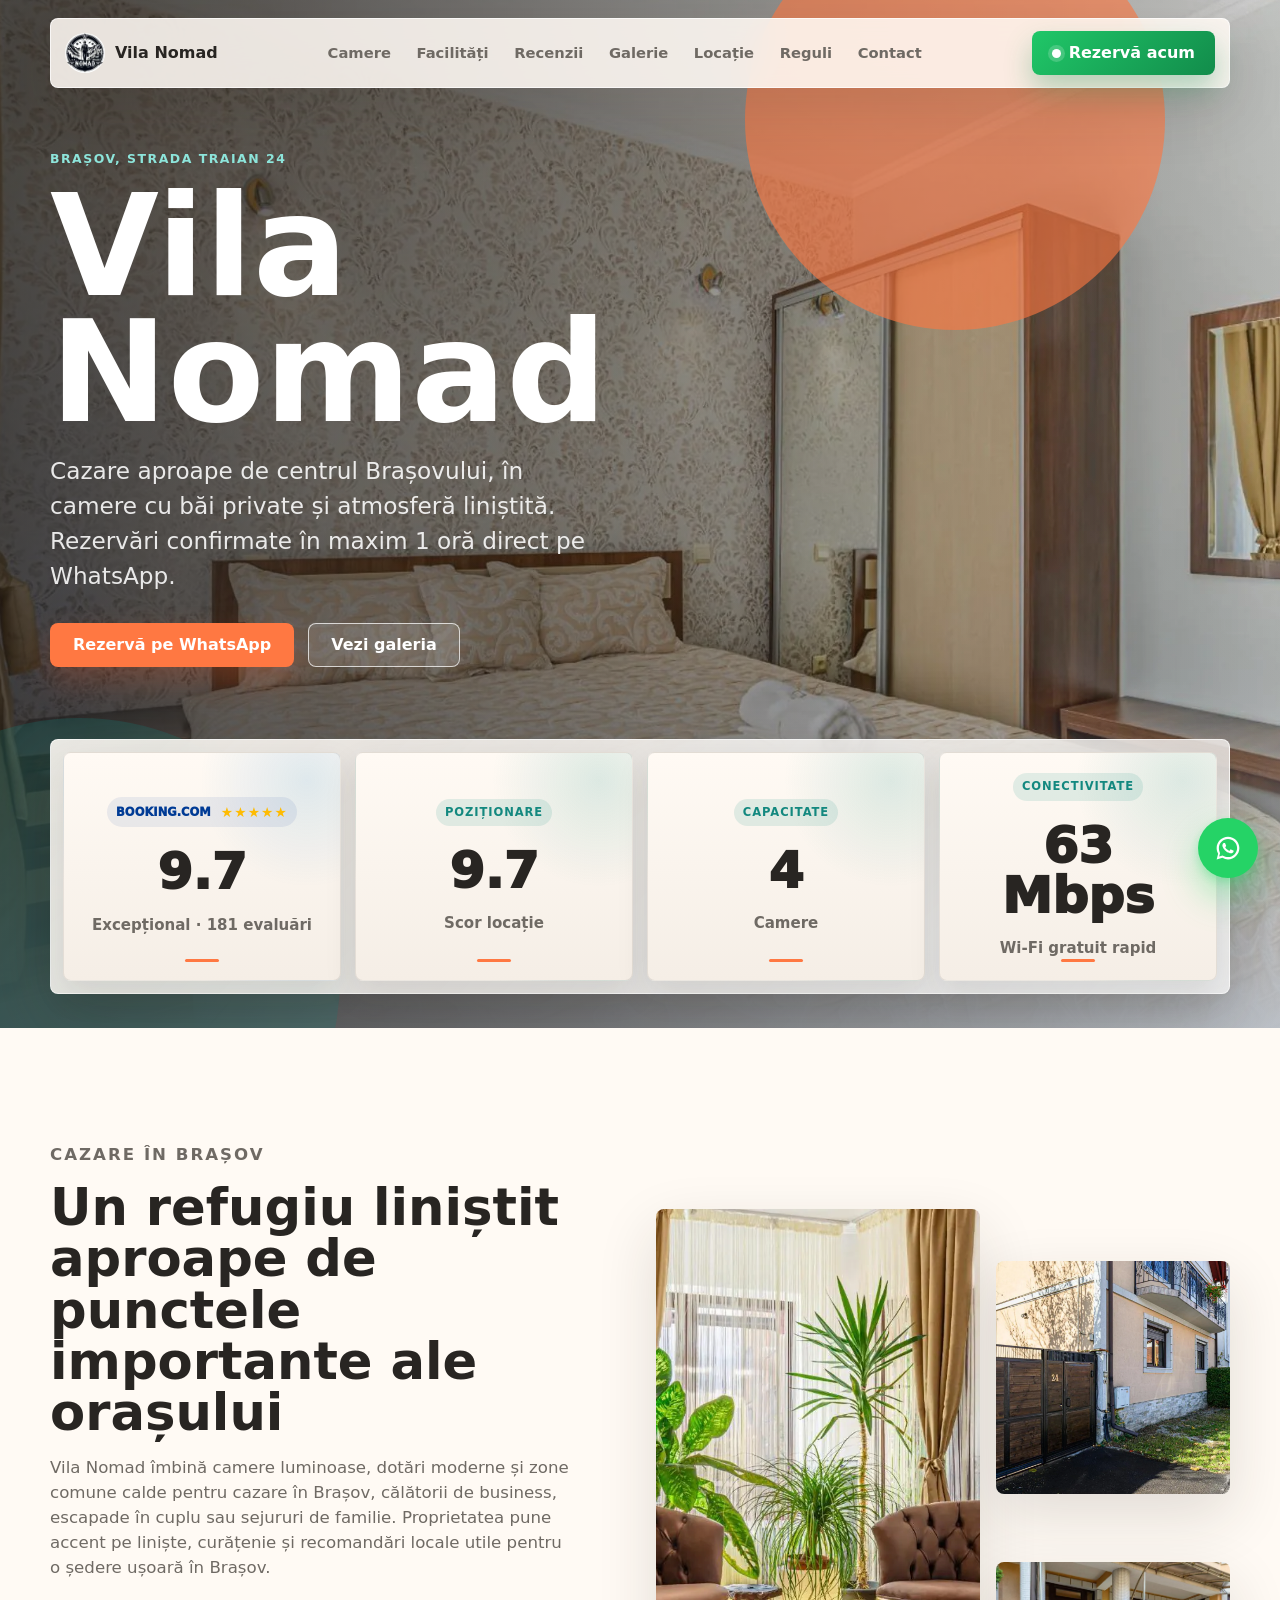
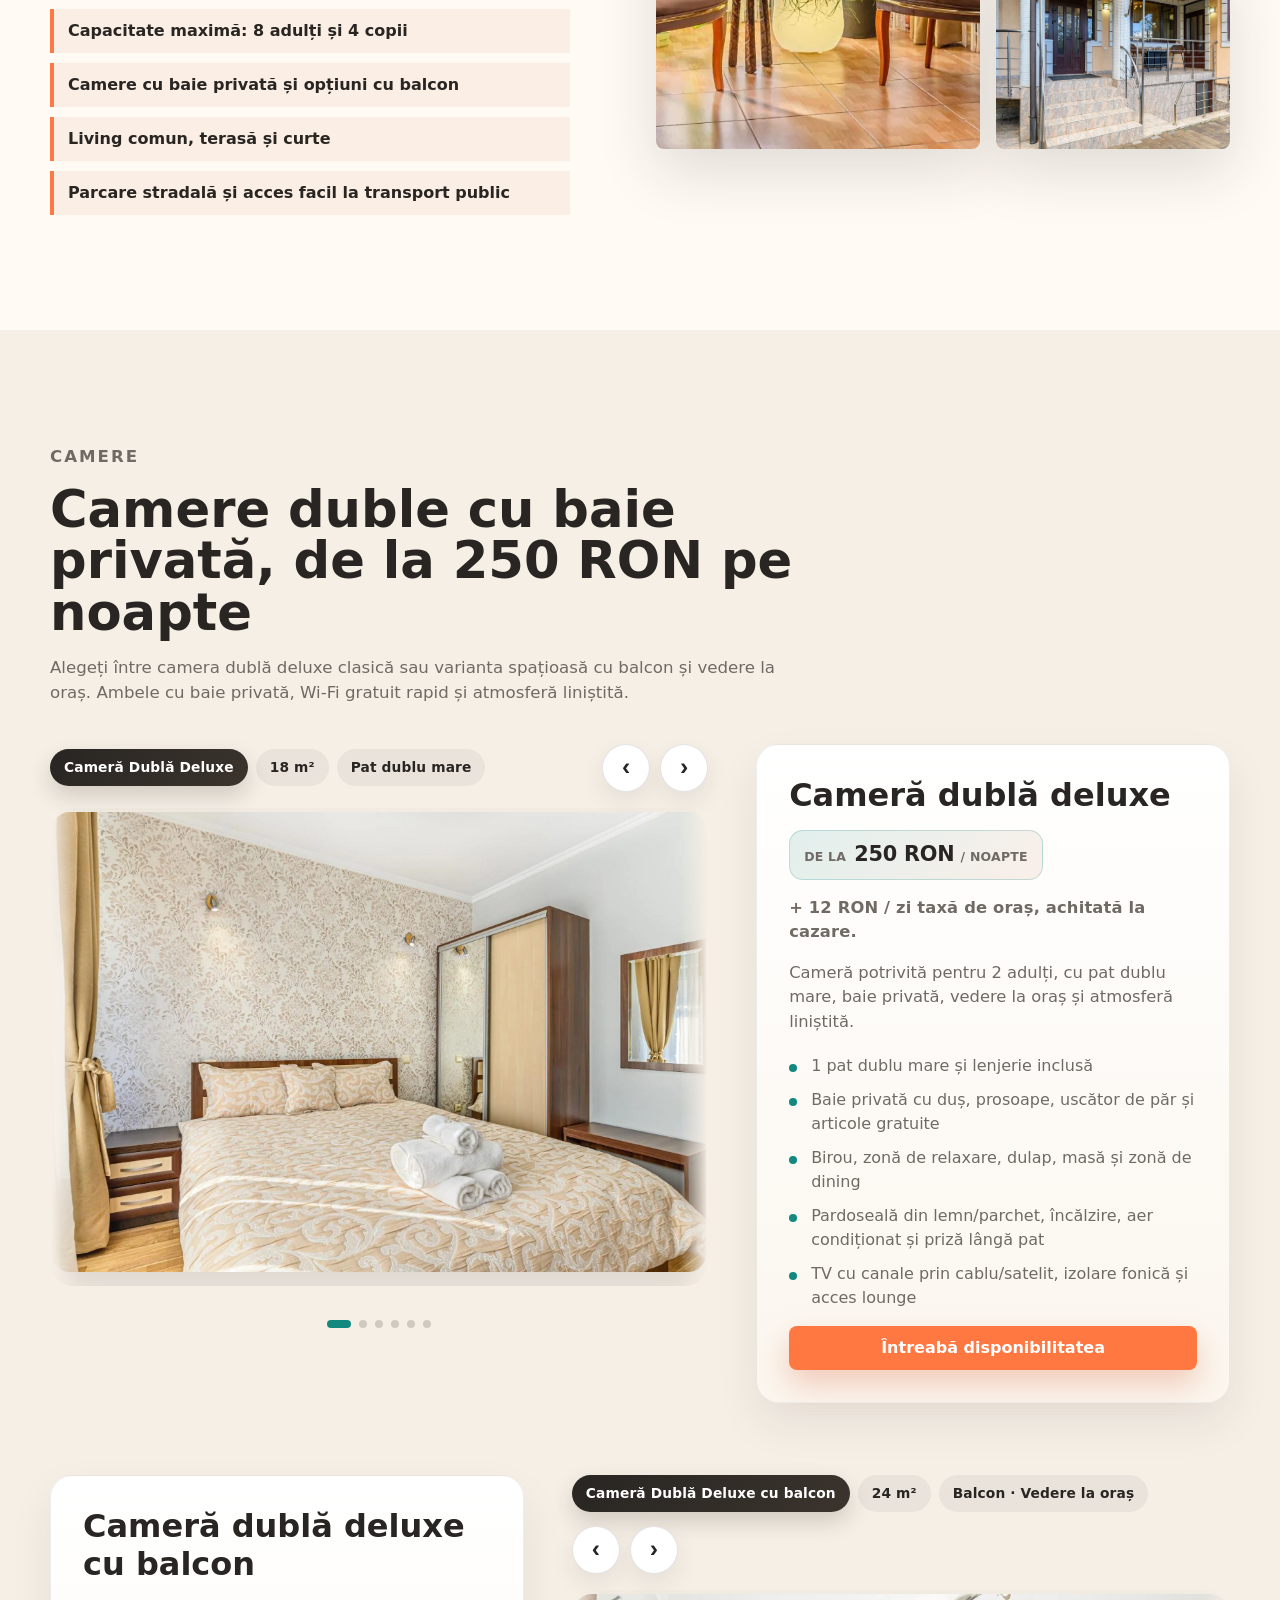
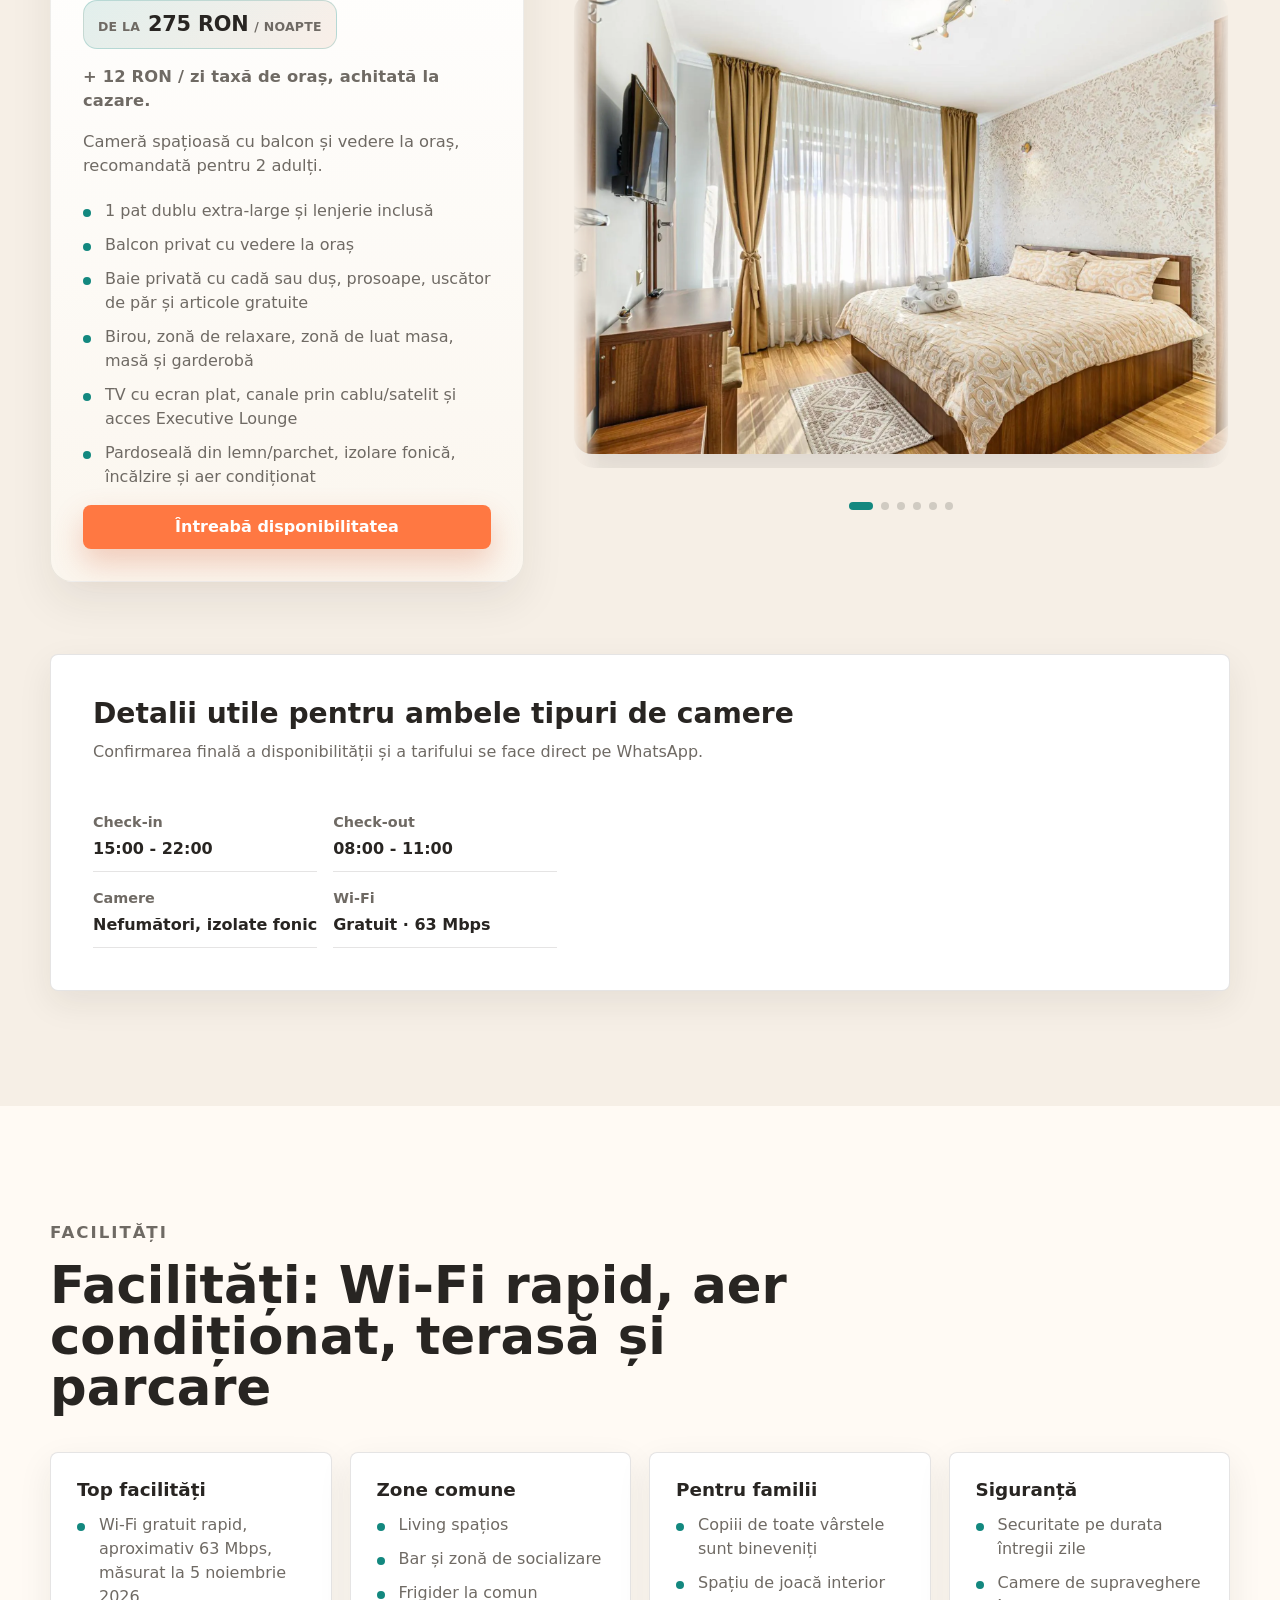
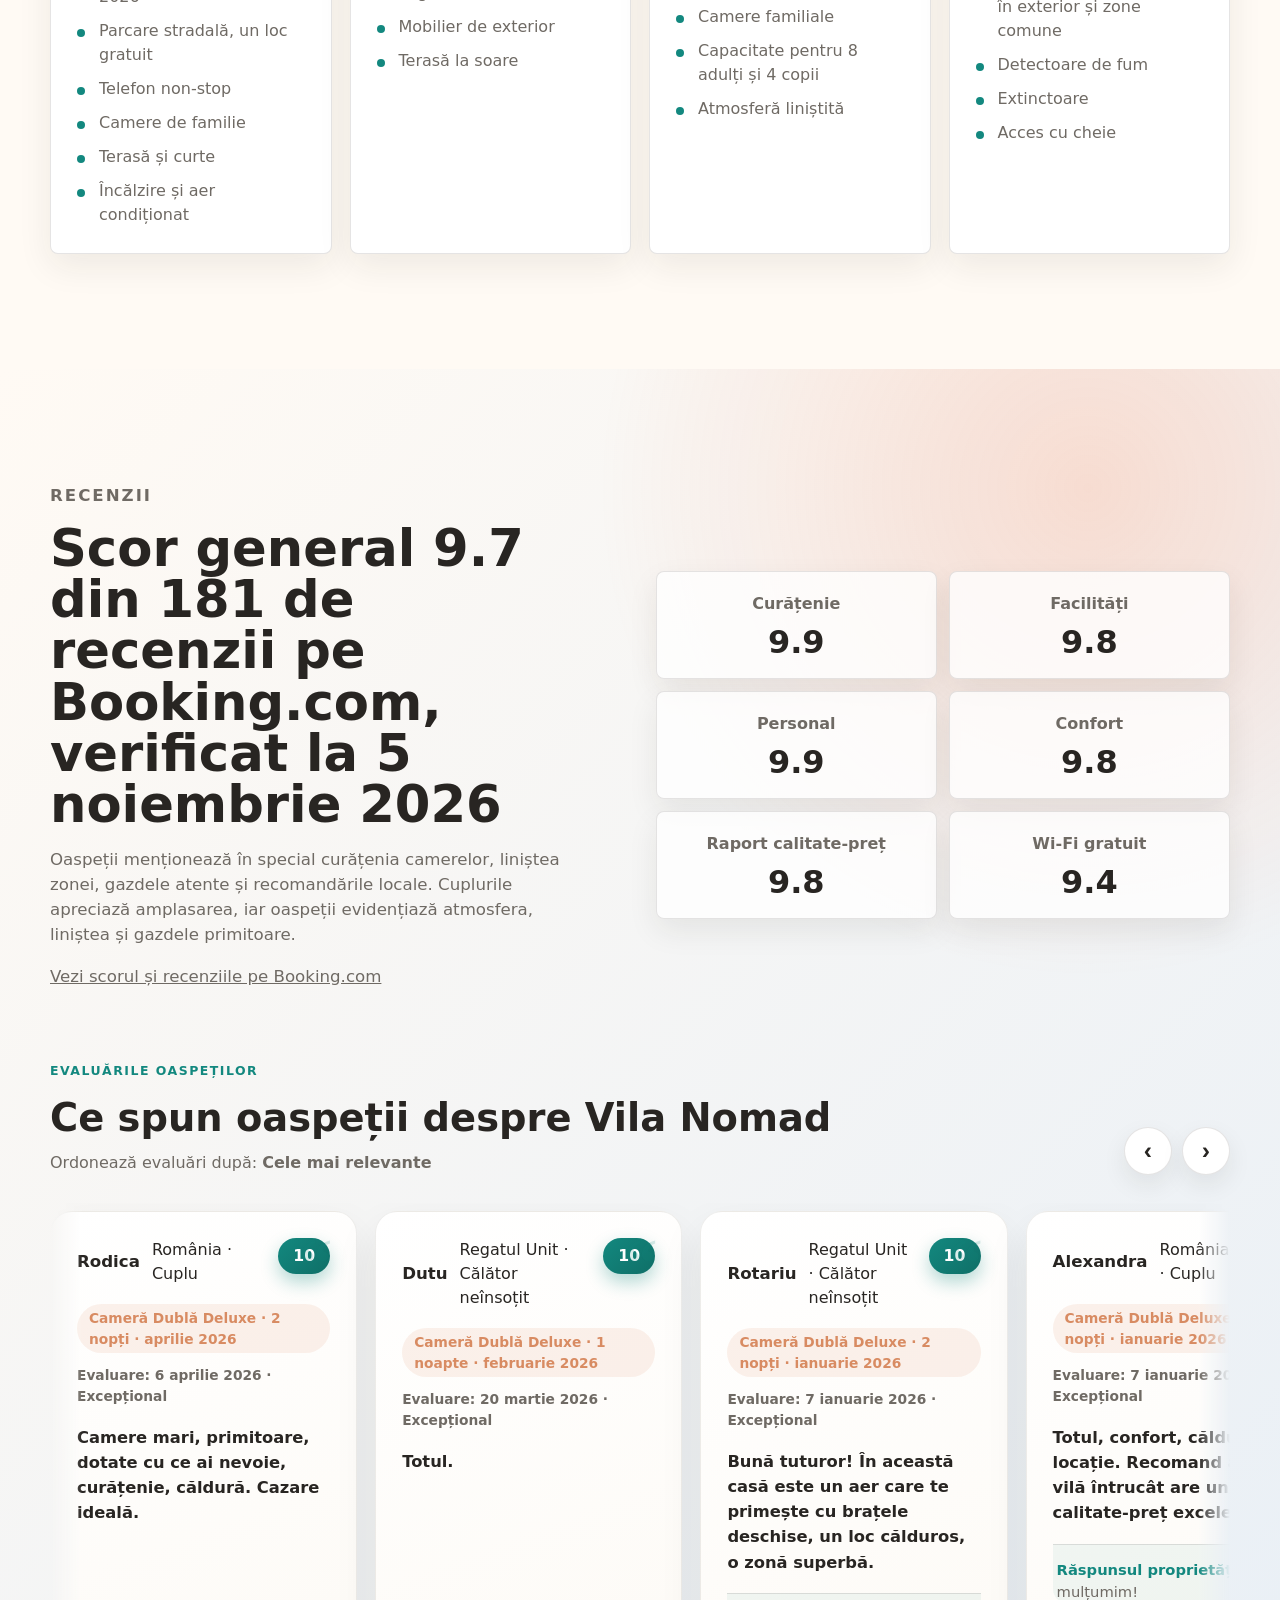
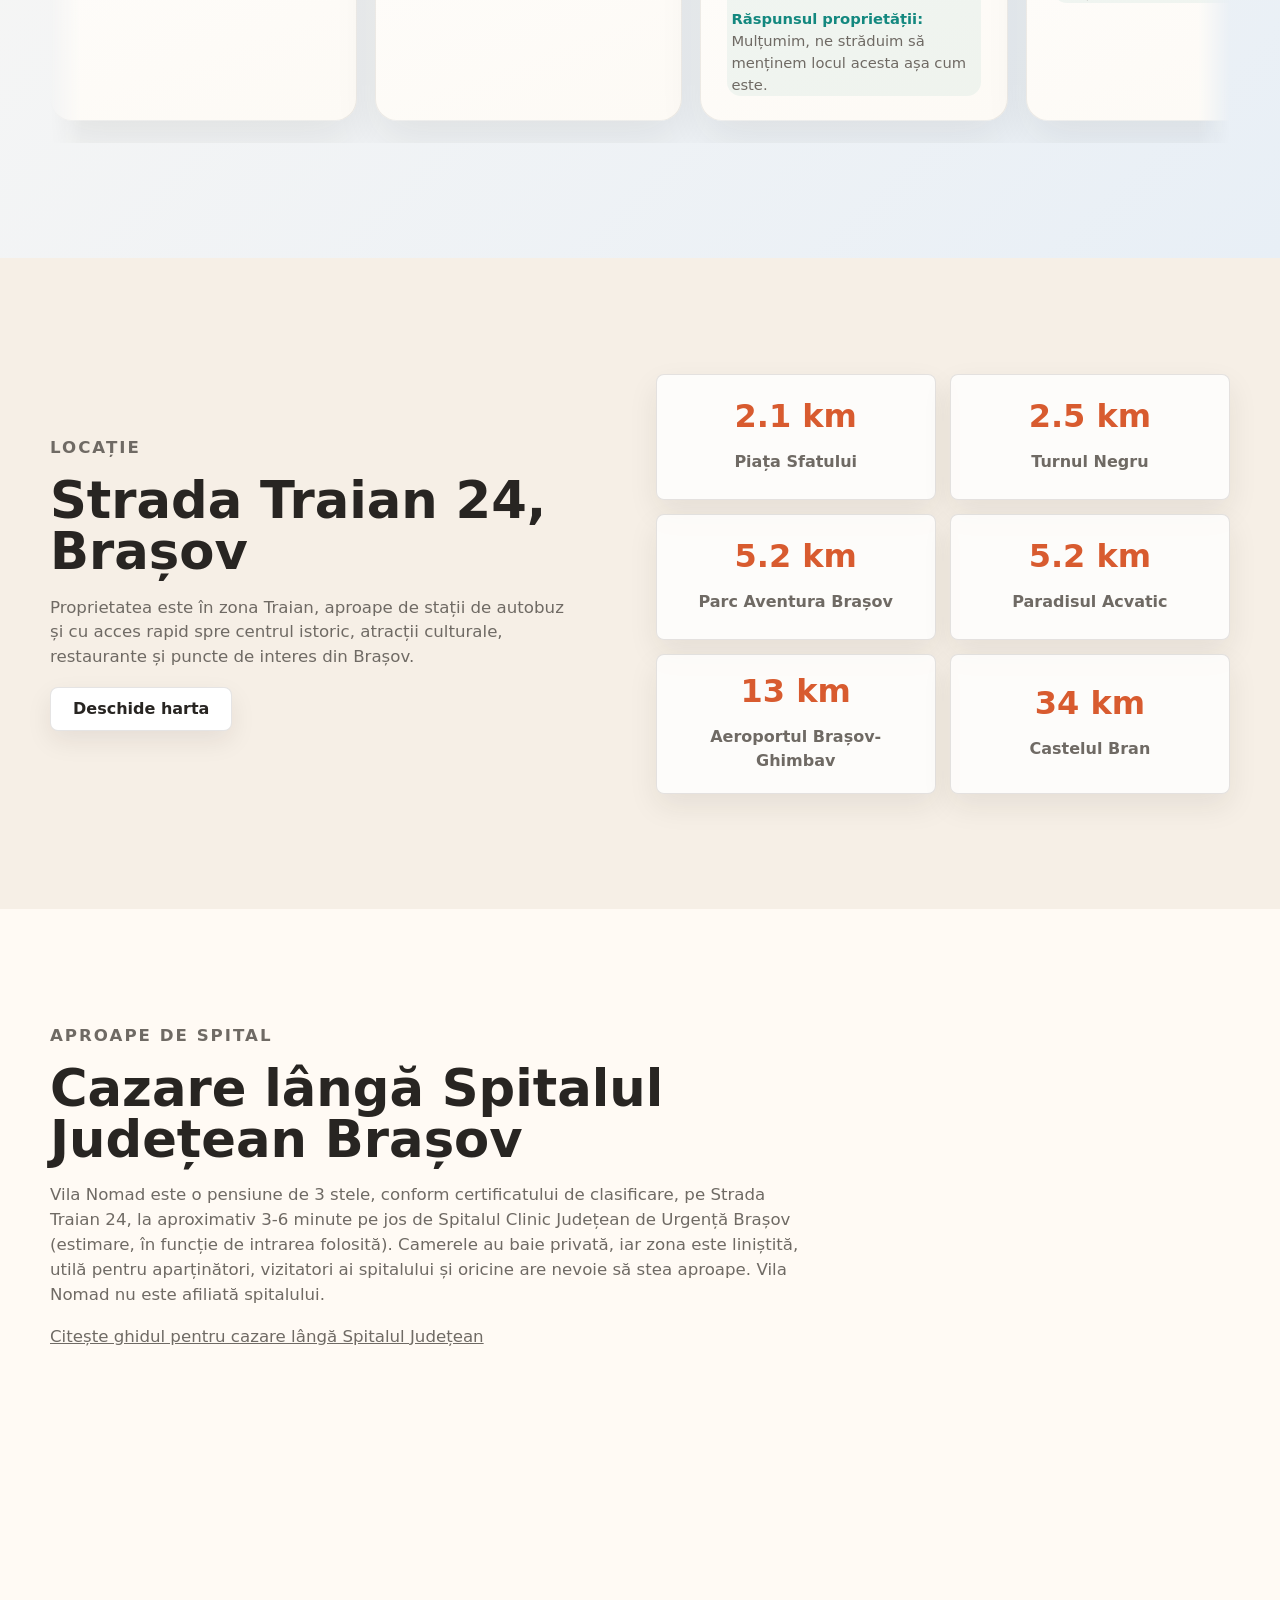
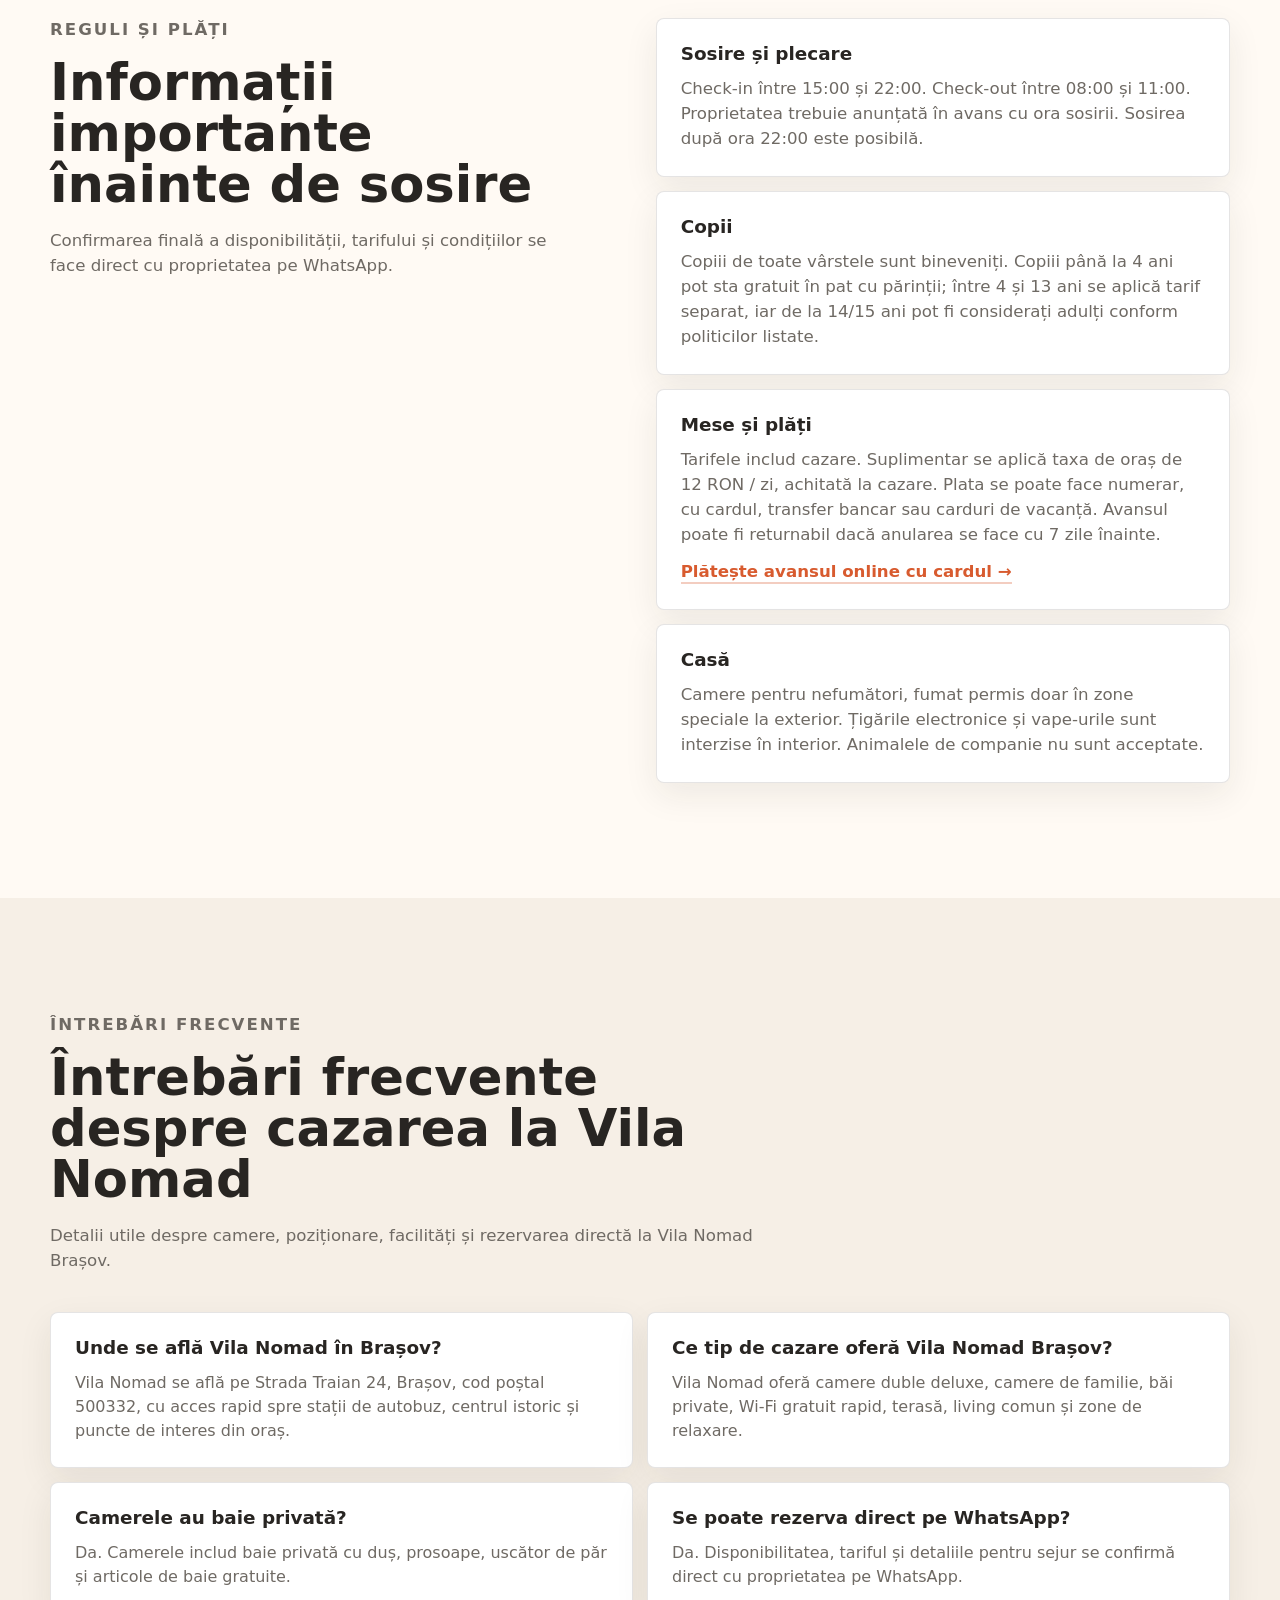
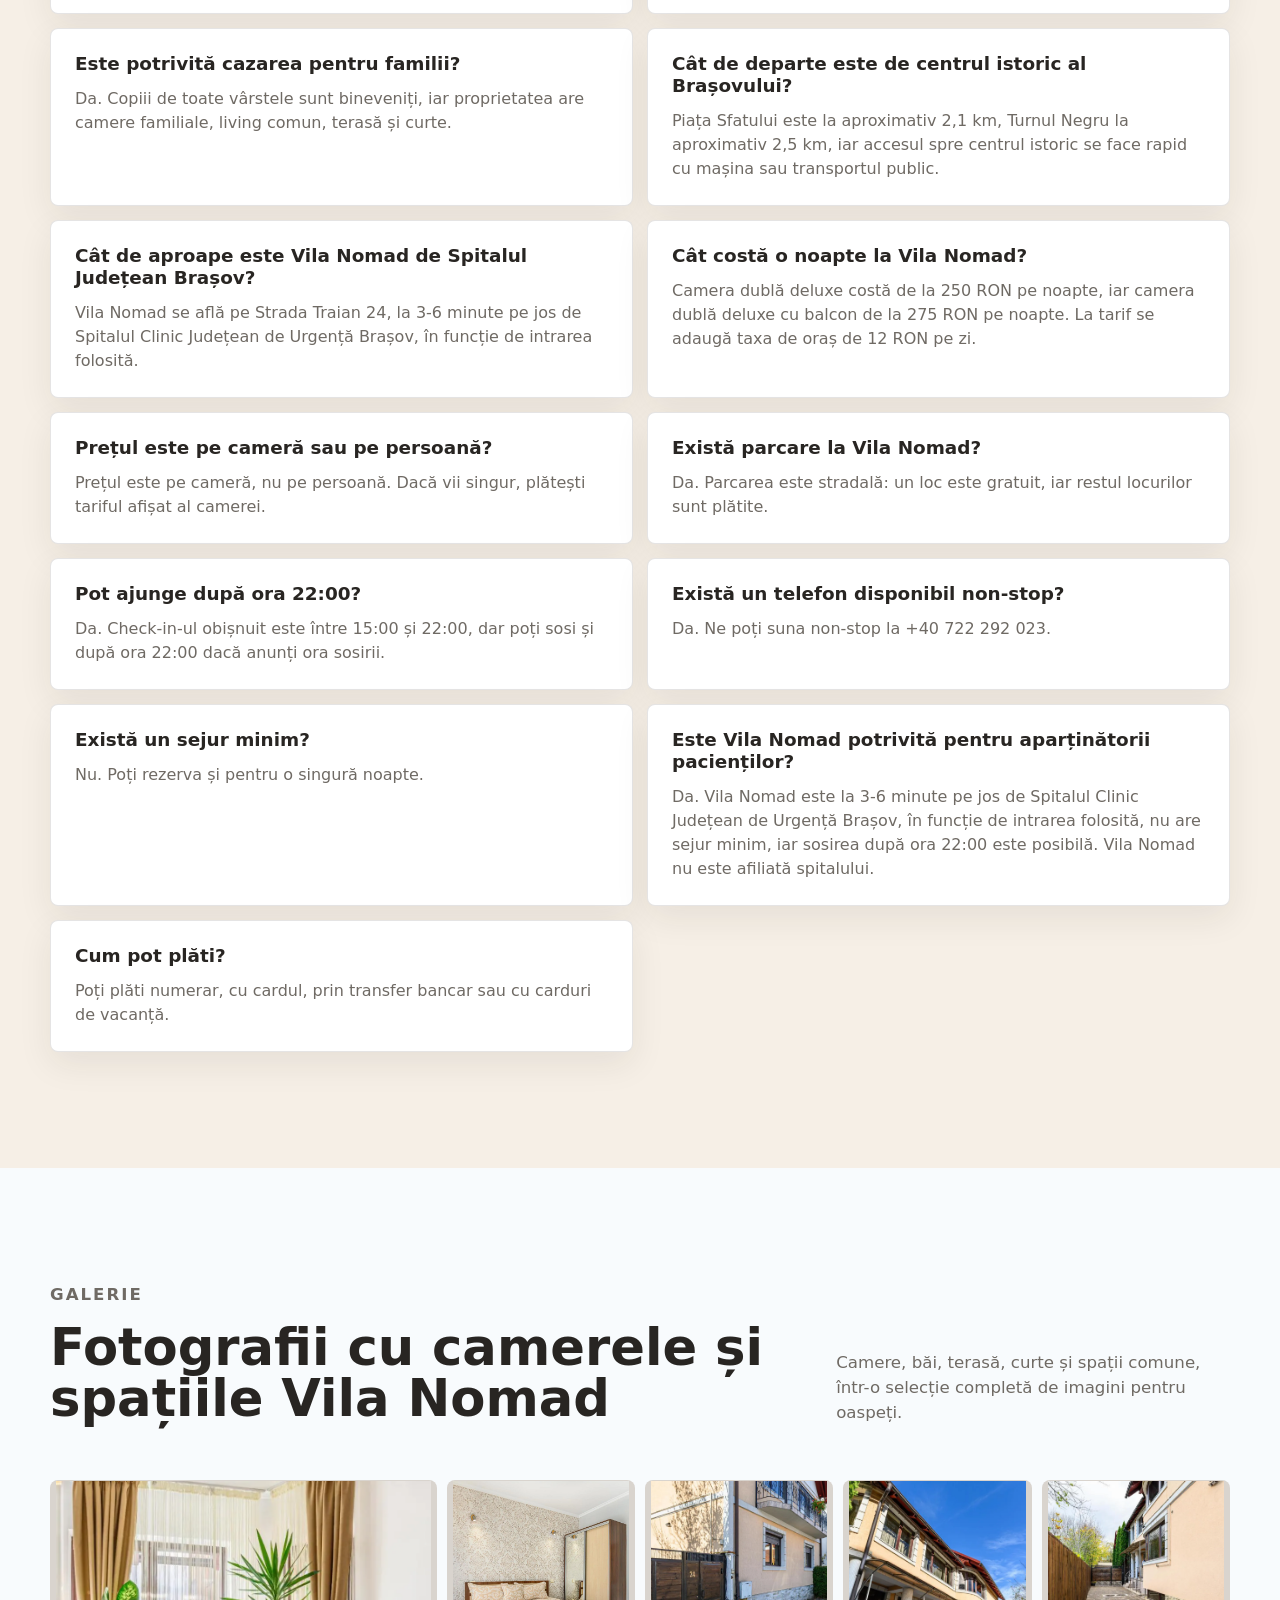
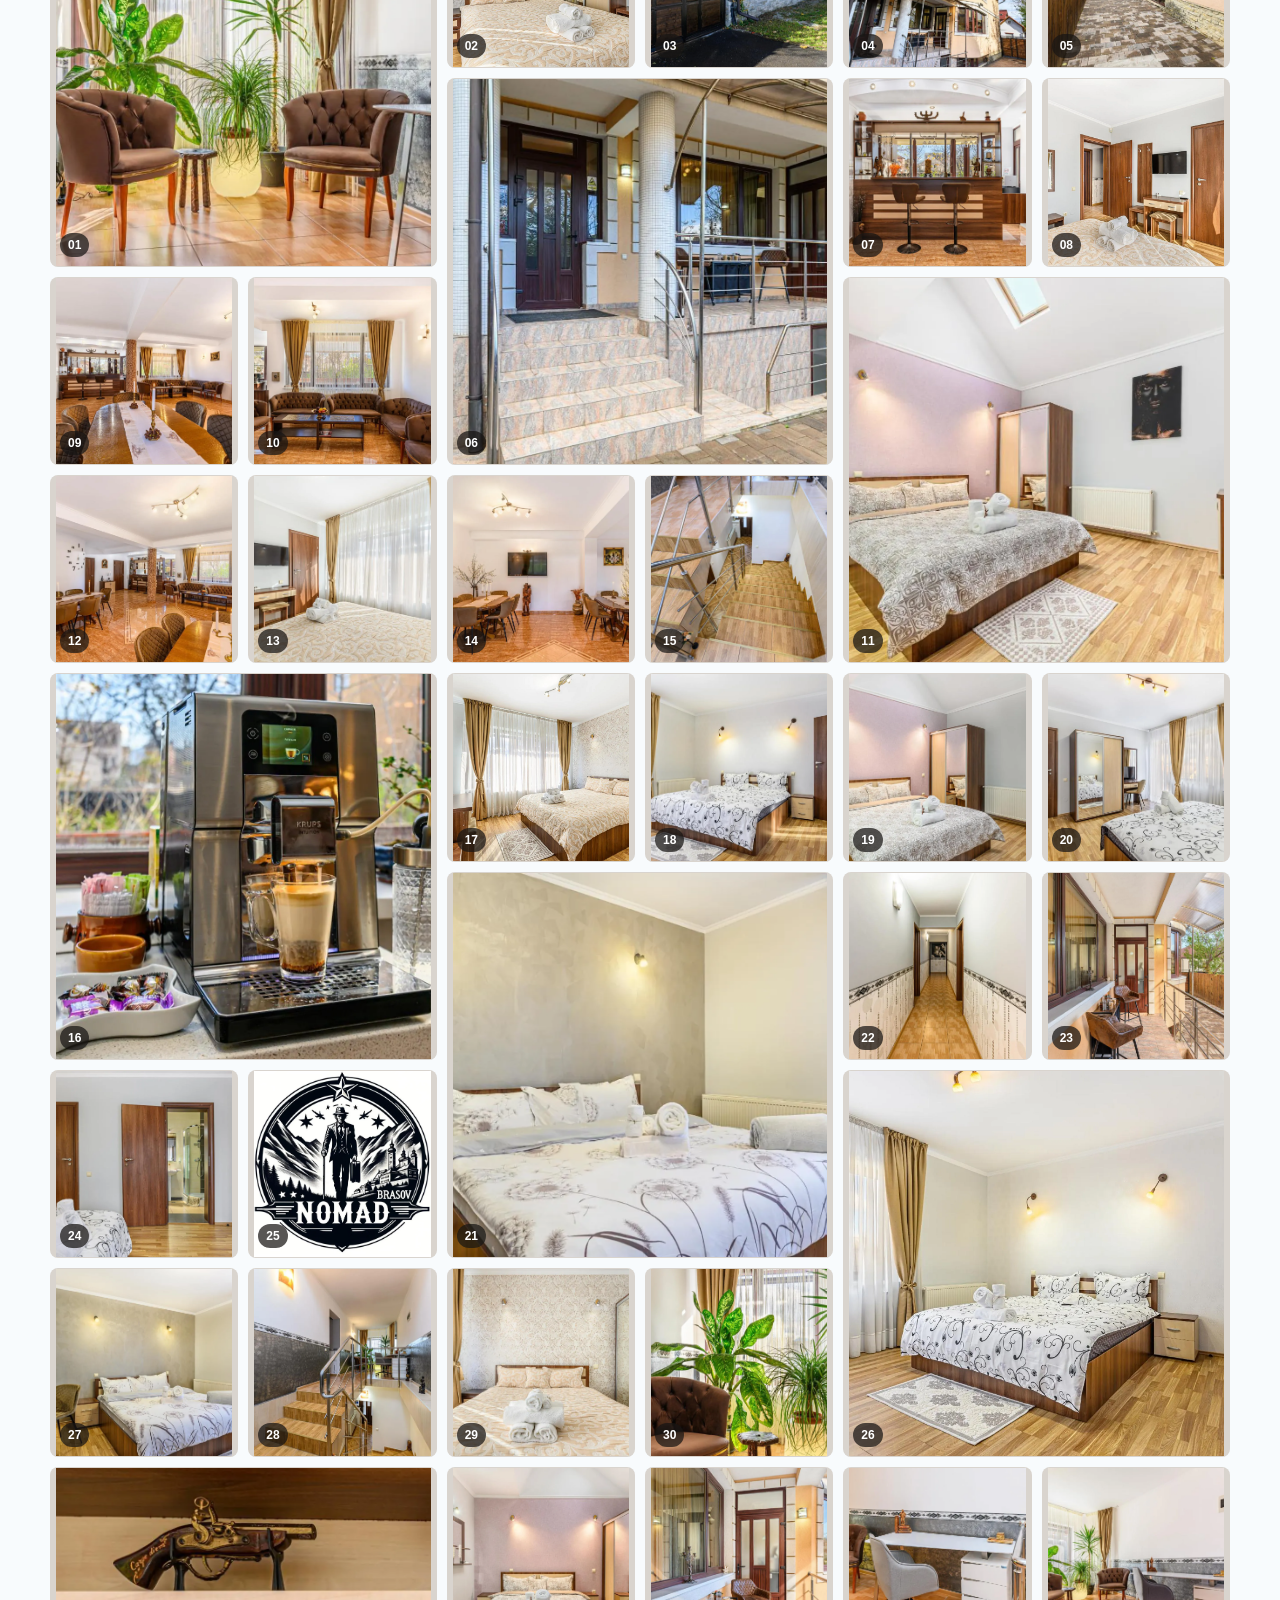
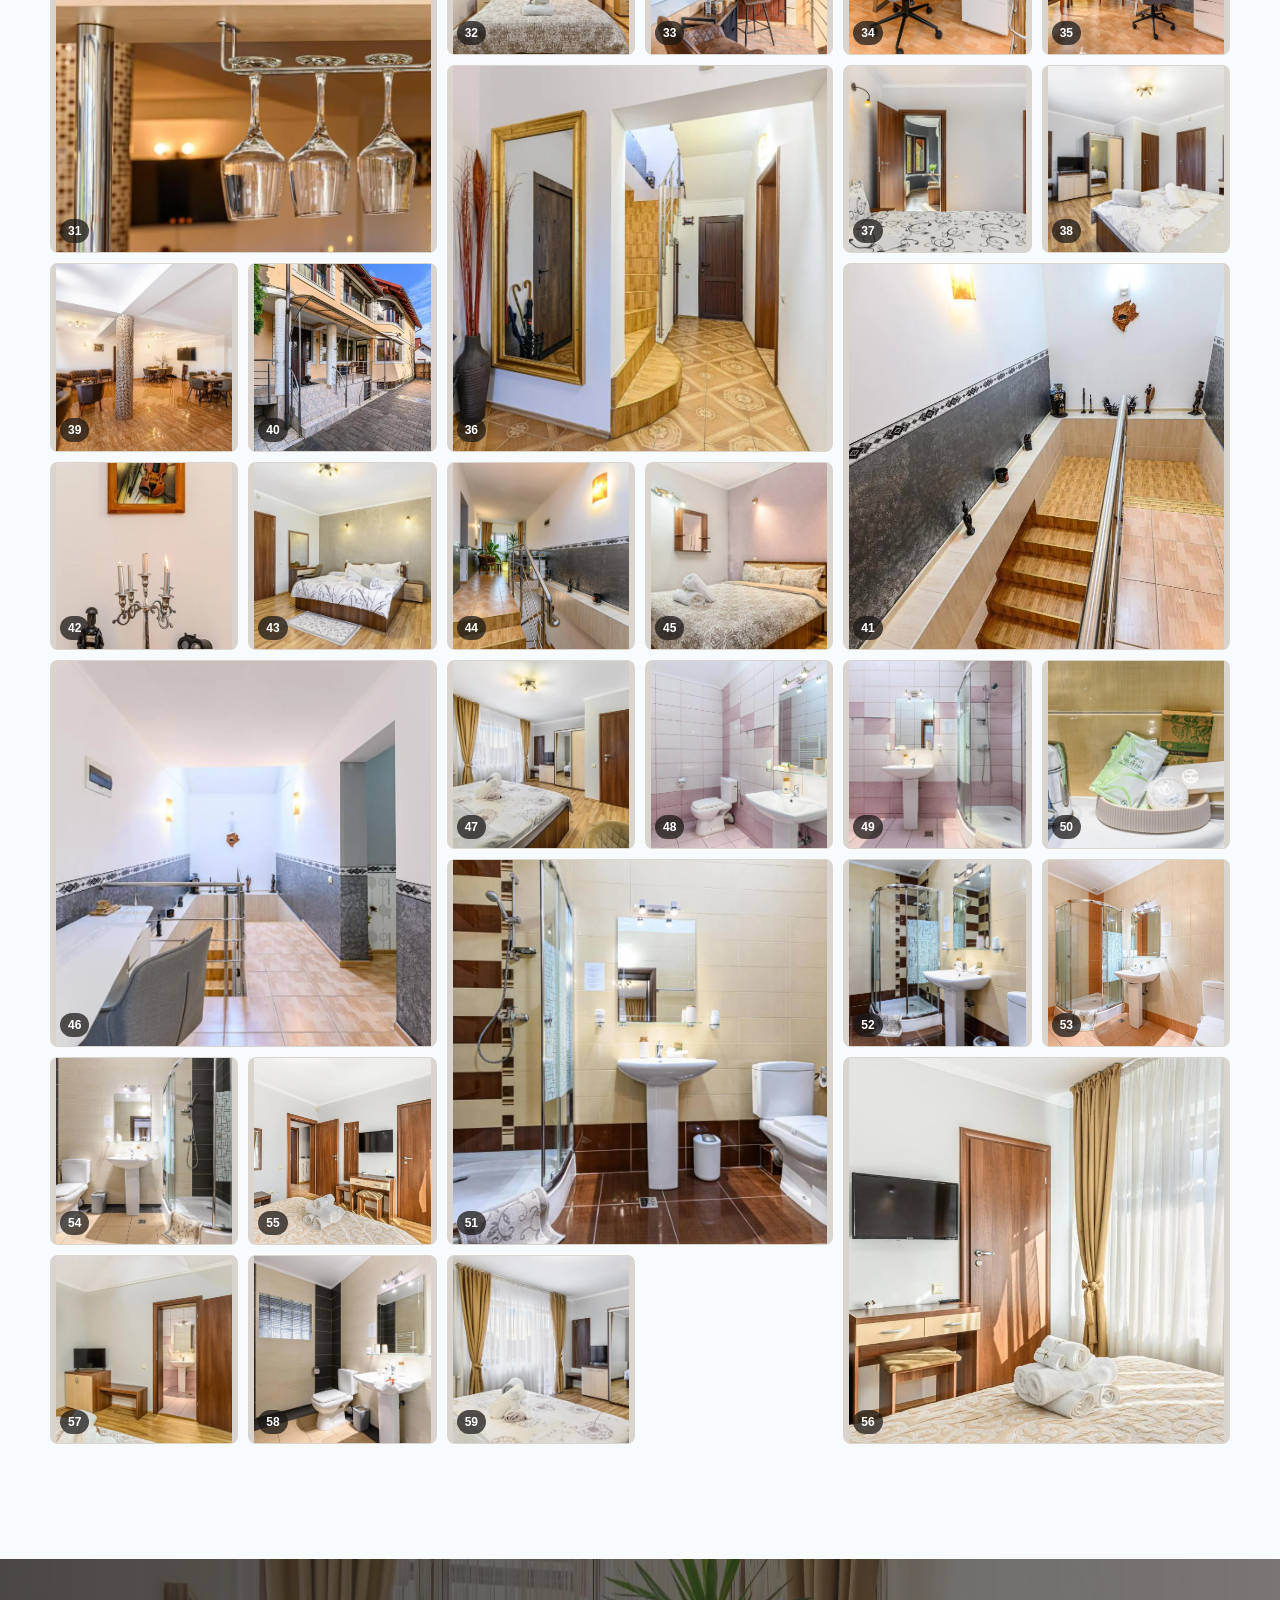
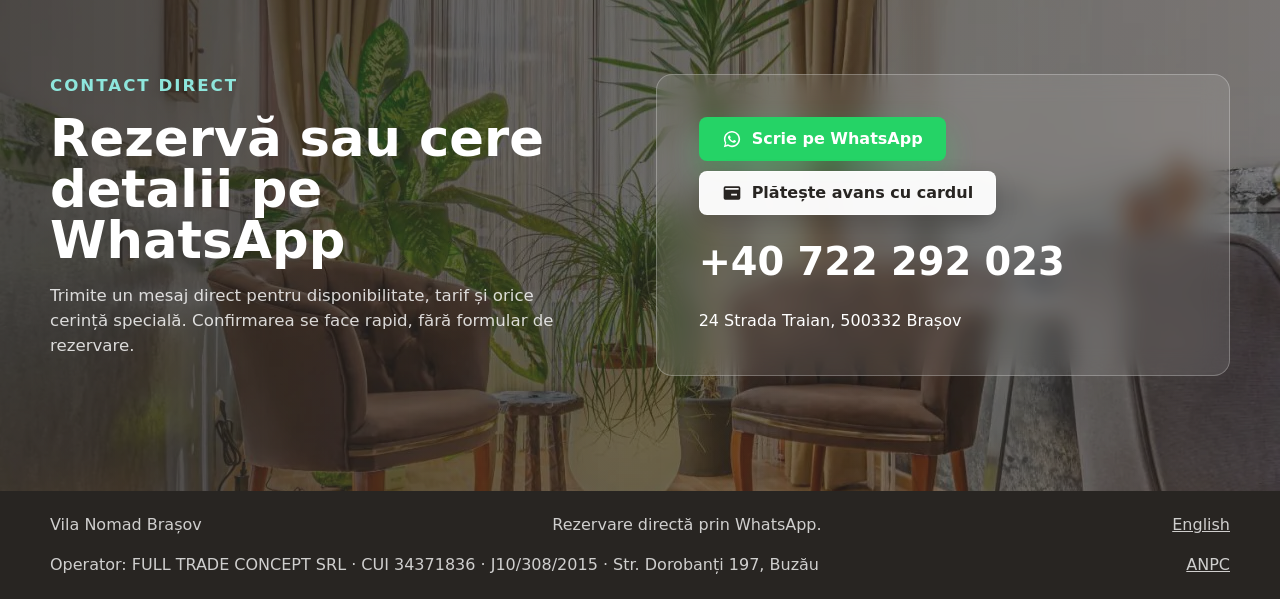
==== commit 75627b85: "Name the operator and state the basis of key facts Add the company details and an ANPC link to the f" ====
--- a/index.html
+++ b/index.html
@@ -49,6 +49,8 @@
         "@id": "https://www.vilanomad.ro/#vila-nomad-brasov",
         "url": "https://www.vilanomad.ro/",
         "name": "Vila Nomad",
+        "legalName": "FULL TRADE CONCEPT SRL",
+        "taxID": "34371836",
         "logo": "https://www.vilanomad.ro/assets/icon-512.png",
         "alternateName": ["Pensiunea Vila Nomad", "Cazare Vila Nomad Brașov"],
         "description": "Pensiune în Brașov, pe Strada Traian 24, la 3-6 minute pe jos de Spitalul Clinic Județean de Urgență Brașov, cu camere de familie, băi private, Wi-Fi rapid, terasă, living comun și rezervare directă pe WhatsApp.",
@@ -482,7 +484,7 @@
             <article>
               <h3>Top facilități</h3>
               <ul>
-                <li>Wi-Fi gratuit rapid, aproximativ 63 Mbps</li>
+                <li>Wi-Fi gratuit rapid, aproximativ 63 Mbps, măsurat la 5 noiembrie 2026</li>
                 <li>Parcare stradală, un loc gratuit</li>
                 <li>Telefon non-stop</li>
                 <li>Camere de familie</li>
@@ -533,6 +535,7 @@
               Oaspeții menționează în special curățenia camerelor, liniștea zonei, gazdele atente și recomandările locale.
               Cuplurile apreciază amplasarea, iar oaspeții evidențiază atmosfera, liniștea și gazdele primitoare.
             </p>
+            <p><a href="https://www.booking.com/hotel/ro/vila-nomad.ro.html" target="_blank" rel="noreferrer">Vezi scorul și recenziile pe Booking.com</a></p>
           </div>
           <div class="score-board" aria-label="Scoruri Booking">
             <div><span>Curățenie</span><strong>9.9</strong></div>
@@ -686,8 +689,8 @@
             <p class="eyebrow">Aproape de spital</p>
             <h2 id="hospital-title">Cazare lângă Spitalul Județean Brașov</h2>
             <p>
-              Vila Nomad este o pensiune de 3 stele pe Strada Traian 24, la 3-6 minute pe jos de Spitalul Clinic Județean
-              de Urgență Brașov, în funcție de intrarea folosită. Camerele au baie privată, iar zona este liniștită,
+              Vila Nomad este o pensiune de 3 stele, conform certificatului de clasificare, pe Strada Traian 24, la aproximativ
+              3-6 minute pe jos de Spitalul Clinic Județean de Urgență Brașov (estimare, în funcție de intrarea folosită). Camerele au baie privată, iar zona este liniștită,
               utilă pentru aparținători, vizitatori ai spitalului și oricine are nevoie să stea aproape.
               Vila Nomad nu este afiliată spitalului.
             </p>
@@ -1083,8 +1086,10 @@
 
     <footer class="site-footer">
       <span>Vila Nomad Brașov</span>
-      <span>Pagină informativă cu rezervare directă prin WhatsApp.</span>
+      <span>Rezervare directă prin WhatsApp.</span>
       <a href="en/" hreflang="en" lang="en">English</a>
+      <span>Operator: FULL TRADE CONCEPT SRL · CUI 34371836 · J10/308/2015 · Str. Dorobanți 197, Buzău</span>
+      <a href="https://anpc.ro/" target="_blank" rel="noreferrer">ANPC</a>
     </footer>
 
     <a class="floating-whatsapp" href="https://wa.me/40722292023?text=Bun%C4%83%20ziua%2C%20a%C8%99%20dori%20s%C4%83%20verific%20disponibilitatea%20la%20Vila%20Nomad." target="_blank" rel="noreferrer" aria-label="Rezervă pe WhatsApp">
--- a/styles.css
+++ b/styles.css
@@ -1325,6 +1325,7 @@
 
 .site-footer {
   display: flex;
+  flex-wrap: wrap;
   justify-content: space-between;
   gap: 16px;
   background: var(--ink);
